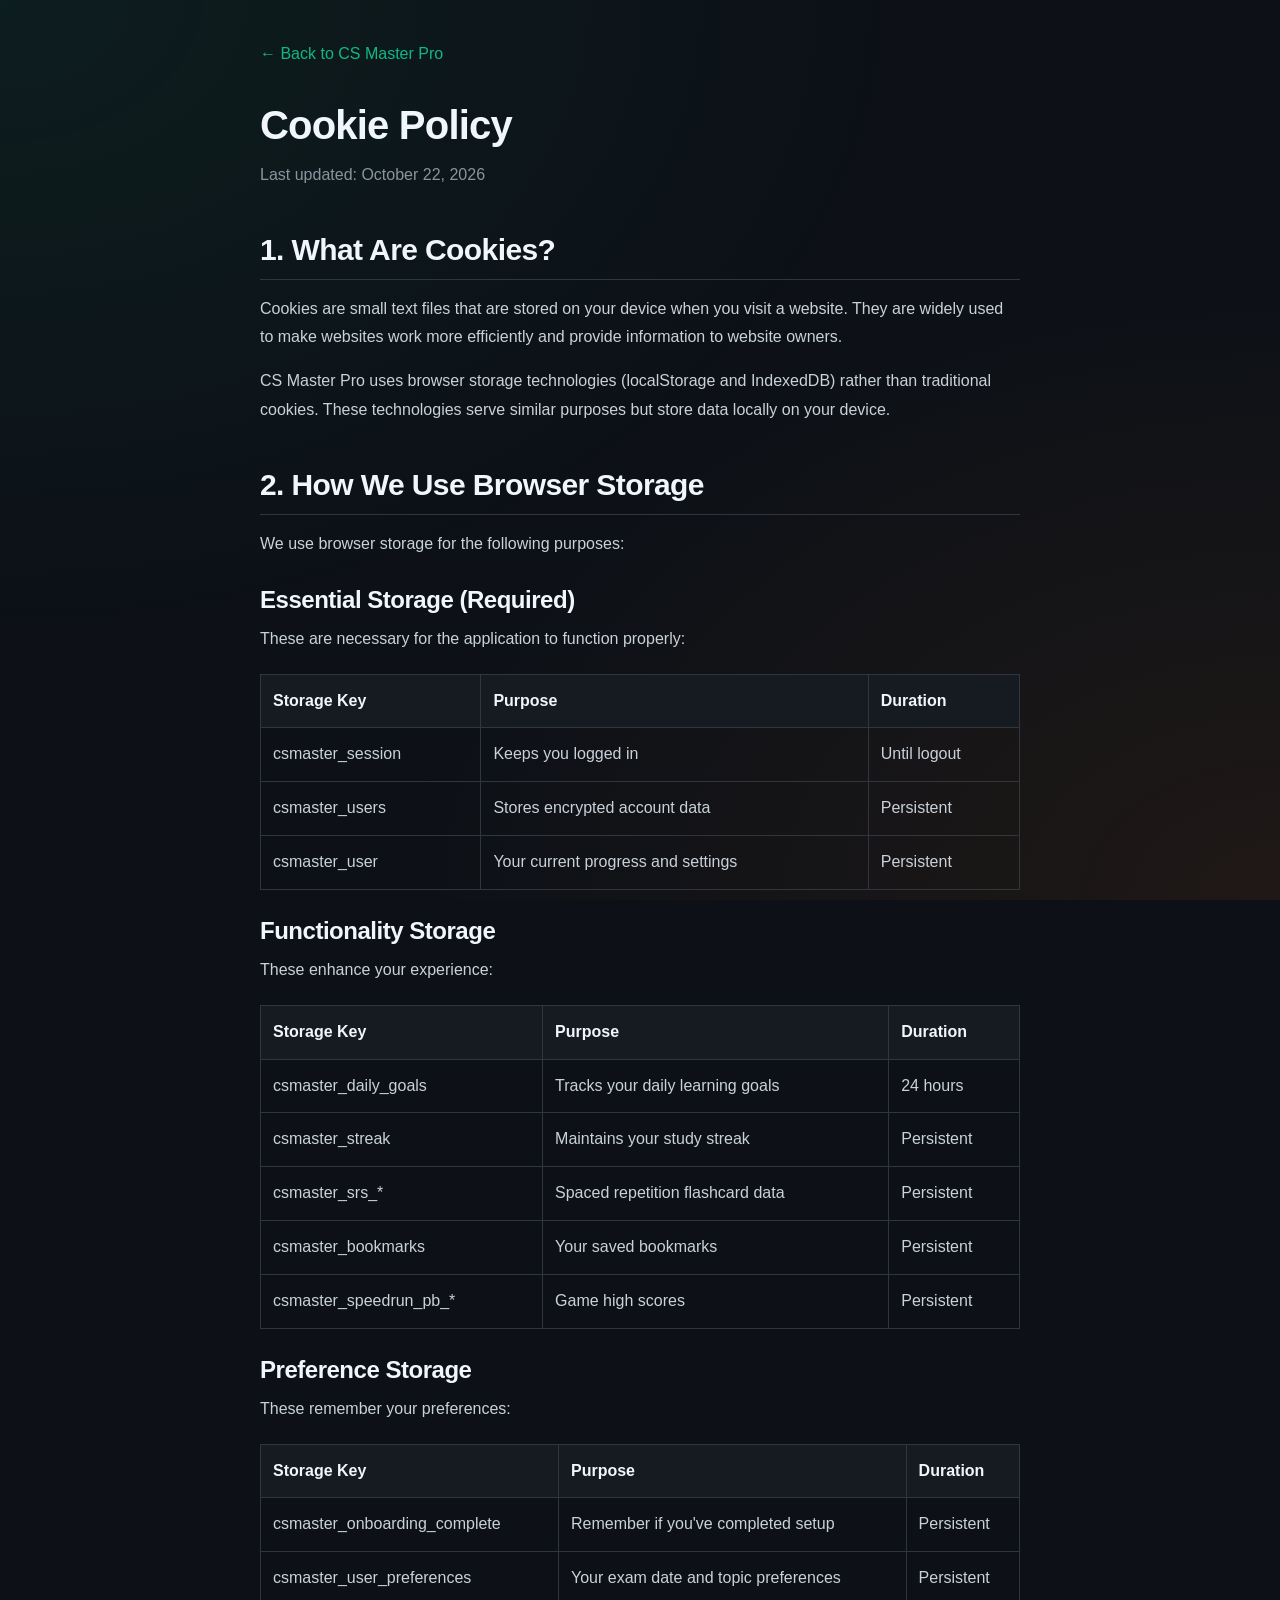
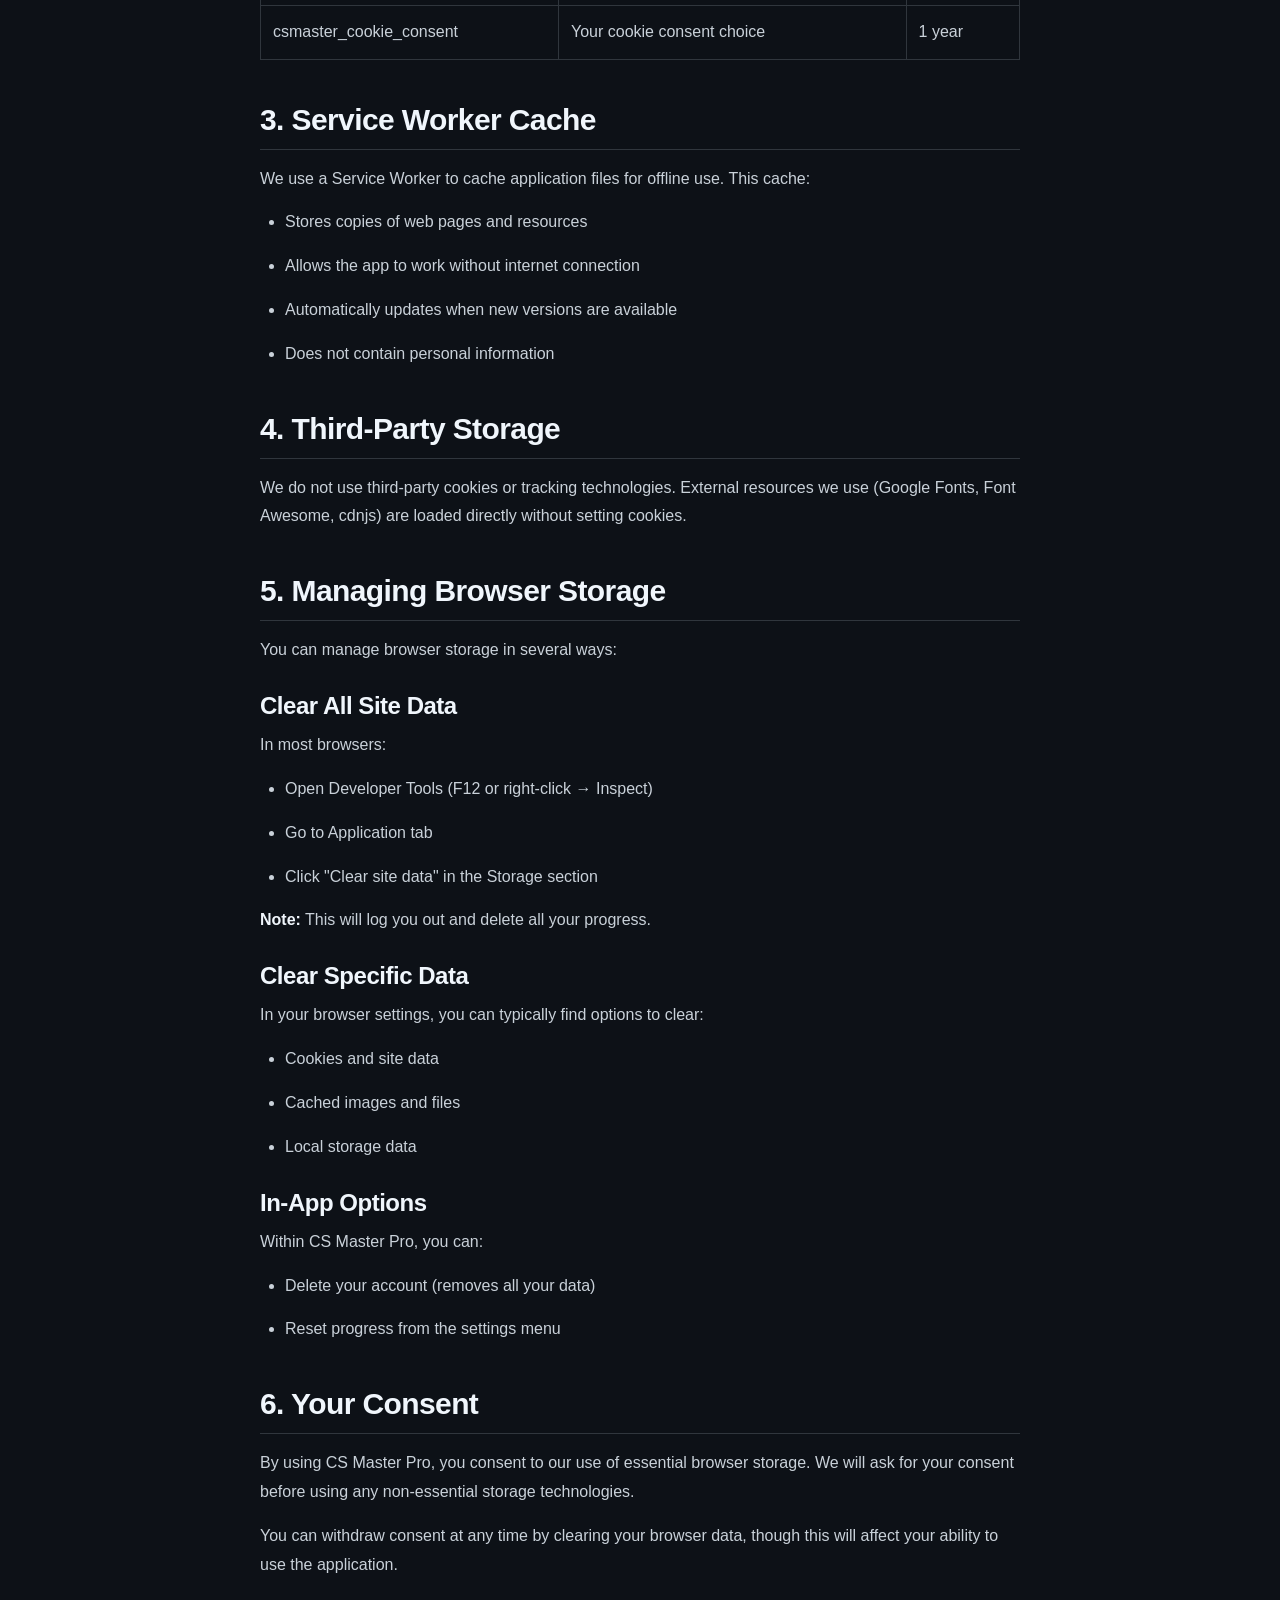
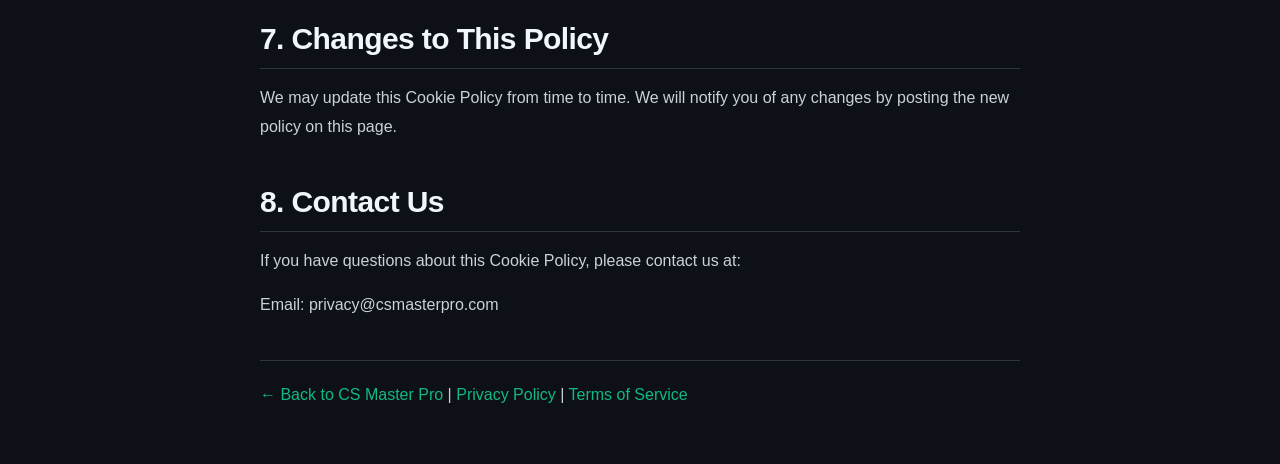
==== cookies.html @ 218ac4aa "Add legal pages, cookie consent, and auto-update fix Legal Pages: - privacy.html: Privacy Policy wit" ====
<!DOCTYPE html>
<html lang="en">
<head>
    <meta charset="UTF-8">
    <meta name="viewport" content="width=device-width, initial-scale=1.0">
    <title>Cookie Policy - CS Master Pro</title>
    <link rel="stylesheet" href="styles/main.css">
    <style>
        .legal-page {
            max-width: 800px;
            margin: 0 auto;
            padding: 40px 20px;
            color: var(--text-primary);
            line-height: 1.8;
        }
        .legal-page h1 {
            color: var(--primary);
            margin-bottom: 10px;
        }
        .legal-page .last-updated {
            color: var(--text-muted);
            margin-bottom: 40px;
        }
        .legal-page h2 {
            color: var(--text-primary);
            margin-top: 40px;
            margin-bottom: 15px;
            padding-bottom: 10px;
            border-bottom: 1px solid var(--border);
        }
        .legal-page h3 {
            color: var(--text-primary);
            margin-top: 25px;
            margin-bottom: 10px;
        }
        .legal-page p, .legal-page li {
            color: var(--text-secondary);
            margin-bottom: 15px;
        }
        .legal-page ul {
            padding-left: 25px;
        }
        .legal-page a {
            color: var(--primary);
        }
        .legal-page table {
            width: 100%;
            border-collapse: collapse;
            margin: 20px 0;
        }
        .legal-page th, .legal-page td {
            border: 1px solid var(--border);
            padding: 12px;
            text-align: left;
        }
        .legal-page th {
            background: var(--bg-secondary);
            color: var(--text-primary);
        }
        .legal-page td {
            color: var(--text-secondary);
        }
        .back-link {
            display: inline-flex;
            align-items: center;
            gap: 8px;
            color: var(--primary);
            text-decoration: none;
            margin-bottom: 30px;
        }
        .back-link:hover {
            text-decoration: underline;
        }
    </style>
</head>
<body>
    <div class="legal-page">
        <a href="/" class="back-link">← Back to CS Master Pro</a>
        
        <h1>Cookie Policy</h1>
        <p class="last-updated">Last updated: October 22, 2026</p>

        <h2>1. What Are Cookies?</h2>
        <p>Cookies are small text files that are stored on your device when you visit a website. They are widely used to make websites work more efficiently and provide information to website owners.</p>
        <p>CS Master Pro uses browser storage technologies (localStorage and IndexedDB) rather than traditional cookies. These technologies serve similar purposes but store data locally on your device.</p>

        <h2>2. How We Use Browser Storage</h2>
        <p>We use browser storage for the following purposes:</p>

        <h3>Essential Storage (Required)</h3>
        <p>These are necessary for the application to function properly:</p>
        <table>
            <tr>
                <th>Storage Key</th>
                <th>Purpose</th>
                <th>Duration</th>
            </tr>
            <tr>
                <td>csmaster_session</td>
                <td>Keeps you logged in</td>
                <td>Until logout</td>
            </tr>
            <tr>
                <td>csmaster_users</td>
                <td>Stores encrypted account data</td>
                <td>Persistent</td>
            </tr>
            <tr>
                <td>csmaster_user</td>
                <td>Your current progress and settings</td>
                <td>Persistent</td>
            </tr>
        </table>

        <h3>Functionality Storage</h3>
        <p>These enhance your experience:</p>
        <table>
            <tr>
                <th>Storage Key</th>
                <th>Purpose</th>
                <th>Duration</th>
            </tr>
            <tr>
                <td>csmaster_daily_goals</td>
                <td>Tracks your daily learning goals</td>
                <td>24 hours</td>
            </tr>
            <tr>
                <td>csmaster_streak</td>
                <td>Maintains your study streak</td>
                <td>Persistent</td>
            </tr>
            <tr>
                <td>csmaster_srs_*</td>
                <td>Spaced repetition flashcard data</td>
                <td>Persistent</td>
            </tr>
            <tr>
                <td>csmaster_bookmarks</td>
                <td>Your saved bookmarks</td>
                <td>Persistent</td>
            </tr>
            <tr>
                <td>csmaster_speedrun_pb_*</td>
                <td>Game high scores</td>
                <td>Persistent</td>
            </tr>
        </table>

        <h3>Preference Storage</h3>
        <p>These remember your preferences:</p>
        <table>
            <tr>
                <th>Storage Key</th>
                <th>Purpose</th>
                <th>Duration</th>
            </tr>
            <tr>
                <td>csmaster_onboarding_complete</td>
                <td>Remember if you've completed setup</td>
                <td>Persistent</td>
            </tr>
            <tr>
                <td>csmaster_user_preferences</td>
                <td>Your exam date and topic preferences</td>
                <td>Persistent</td>
            </tr>
            <tr>
                <td>csmaster_cookie_consent</td>
                <td>Your cookie consent choice</td>
                <td>1 year</td>
            </tr>
        </table>

        <h2>3. Service Worker Cache</h2>
        <p>We use a Service Worker to cache application files for offline use. This cache:</p>
        <ul>
            <li>Stores copies of web pages and resources</li>
            <li>Allows the app to work without internet connection</li>
            <li>Automatically updates when new versions are available</li>
            <li>Does not contain personal information</li>
        </ul>

        <h2>4. Third-Party Storage</h2>
        <p>We do not use third-party cookies or tracking technologies. External resources we use (Google Fonts, Font Awesome, cdnjs) are loaded directly without setting cookies.</p>

        <h2>5. Managing Browser Storage</h2>
        <p>You can manage browser storage in several ways:</p>

        <h3>Clear All Site Data</h3>
        <p>In most browsers:</p>
        <ul>
            <li>Open Developer Tools (F12 or right-click → Inspect)</li>
            <li>Go to Application tab</li>
            <li>Click "Clear site data" in the Storage section</li>
        </ul>
        <p><strong>Note:</strong> This will log you out and delete all your progress.</p>

        <h3>Clear Specific Data</h3>
        <p>In your browser settings, you can typically find options to clear:</p>
        <ul>
            <li>Cookies and site data</li>
            <li>Cached images and files</li>
            <li>Local storage data</li>
        </ul>

        <h3>In-App Options</h3>
        <p>Within CS Master Pro, you can:</p>
        <ul>
            <li>Delete your account (removes all your data)</li>
            <li>Reset progress from the settings menu</li>
        </ul>

        <h2>6. Your Consent</h2>
        <p>By using CS Master Pro, you consent to our use of essential browser storage. We will ask for your consent before using any non-essential storage technologies.</p>
        <p>You can withdraw consent at any time by clearing your browser data, though this will affect your ability to use the application.</p>

        <h2>7. Changes to This Policy</h2>
        <p>We may update this Cookie Policy from time to time. We will notify you of any changes by posting the new policy on this page.</p>

        <h2>8. Contact Us</h2>
        <p>If you have questions about this Cookie Policy, please contact us at:</p>
        <p>Email: privacy@csmasterpro.com</p>

        <p style="margin-top: 40px; padding-top: 20px; border-top: 1px solid var(--border);">
            <a href="/">← Back to CS Master Pro</a> | 
            <a href="privacy.html">Privacy Policy</a> | 
            <a href="terms.html">Terms of Service</a>
        </p>
    </div>
</body>
</html>
---- styles/main.css ----
/* ==========================================
   CS Master Pro - Complete Redesign
   Focus: Calm, Professional, Modern
========================================== */

/* ==========================================
   CSS Variables (Design Tokens)
========================================== */
:root {
    /* Colors - Calm Dark Theme */
    --bg-primary: #0d1117;
    --bg-secondary: #161b22;
    --bg-card: #1c2128;
    --bg-elevated: #262c36;
    --bg-hover: #313843;
    --bg-input: #161b22;
    
    /* Brand Colors - Calm Emerald/Teal */
    --primary: #10b981;
    --primary-light: #34d399;
    --primary-dark: #059669;
    --accent: #06b6d4;
    --accent-light: #22d3ee;
    
    /* Secondary Colors */
    --cyan: #06b6d4;
    --blue: #3b82f6;
    --green: #10b981;
    --yellow: #fbbf24;
    --orange: #f97316;
    --red: #ef4444;
    
    /* Semantic Colors */
    --success: #10b981;
    --warning: #fbbf24;
    --error: #ef4444;
    --info: #06b6d4;
    --secondary: #64748b;
    
    /* Text - Clean and readable */
    --text-primary: #f0f6fc;
    --text-secondary: #c9d1d9;
    --text-muted: #8b949e;
    --text-dim: #6e7681;
    
    /* Borders */
    --border: #30363d;
    --border-light: #484f58;
    --border-focus: #10b981;
    
    /* Topic Colors */
    --topic-problem-solving: #3b82f6;
    --topic-programming: #10b981;
    --topic-data: #fbbf24;
    --topic-computers: #06b6d4;
    --topic-networks: #8b5cf6;
    --topic-bigger-picture: #f97316;
    
    /* Typography - Modern Professional */
    --font-sans: 'Plus Jakarta Sans', 'DM Sans', -apple-system, BlinkMacSystemFont, 'Segoe UI', sans-serif;
    --font-mono: 'JetBrains Mono', 'Fira Code', 'SF Mono', monospace;
    
    /* Spacing */
    --space-1: 0.25rem;
    --space-2: 0.5rem;
    --space-3: 0.75rem;
    --space-4: 1rem;
    --space-5: 1.25rem;
    --space-6: 1.5rem;
    --space-8: 2rem;
    --space-10: 2.5rem;
    --space-12: 3rem;
    
    /* Radius */
    --radius-sm: 6px;
    --radius-md: 8px;
    --radius-lg: 12px;
    --radius-xl: 16px;
    --radius-full: 9999px;
    
    /* Shadows - Subtle emerald glow */
    --shadow-sm: 0 1px 3px rgba(0,0,0,0.3);
    --shadow-md: 0 4px 12px rgba(0,0,0,0.4);
    --shadow-lg: 0 8px 30px rgba(0,0,0,0.5);
    --shadow-glow: 0 0 40px rgba(16, 185, 129, 0.15);
}

/* ==========================================
   Reset & Base
========================================== */
*, *::before, *::after {
    box-sizing: border-box;
    margin: 0;
    padding: 0;
}

html {
    font-size: 16px;
    scroll-behavior: smooth;
    -webkit-font-smoothing: antialiased;
    -moz-osx-font-smoothing: grayscale;
}

body {
    font-family: var(--font-sans);
    background: var(--bg-primary);
    color: var(--text-primary);
    line-height: 1.7;
    min-height: 100vh;
}

/* Ensure all text is WHITE/LIGHT - never black */
* {
    color: var(--text-primary);
}

h1, h2, h3, h4, h5, h6 {
    color: var(--text-primary) !important;
}

p, span, label, li, td, th {
    color: var(--text-secondary);
}

a {
    color: var(--primary-light);
}

input, textarea, select, button {
    color: var(--text-primary) !important;
    background-color: var(--bg-elevated);
}

option {
    color: var(--text-primary) !important;
    background: var(--bg-card);
}

code {
    color: var(--primary-light) !important;
}

/* Muted text classes */
.text-muted, .text-dim {
    color: var(--text-muted) !important;
}

/* Subtle background gradient */
body::before {
    content: '';
    position: fixed;
    inset: 0;
    background: 
        radial-gradient(ellipse at 0% 0%, rgba(16, 185, 129, 0.08) 0%, transparent 50%),
        radial-gradient(ellipse at 100% 100%, rgba(249, 115, 22, 0.08) 0%, transparent 50%);
    pointer-events: none;
    z-index: -1;
}

a { color: inherit; text-decoration: none; }
button { font-family: inherit; cursor: pointer; border: none; background: none; }
input, textarea, select { font-family: inherit; font-size: inherit; }
img { max-width: 100%; height: auto; }

/* ==========================================
   Typography
========================================== */
h1, h2, h3, h4, h5, h6 {
    color: var(--text-primary);
    font-weight: 700;
    line-height: 1.3;
    letter-spacing: -0.02em;
}

h1 { font-size: 2.5rem; }
h2 { font-size: 1.875rem; margin-bottom: var(--space-4); }
h3 { font-size: 1.5rem; margin-bottom: var(--space-3); }
h4 { font-size: 1.25rem; margin-bottom: var(--space-2); }

p {
    color: var(--text-secondary);
    margin-bottom: var(--space-4);
    font-size: 1rem;
    line-height: 1.8;
}

strong, b { 
    color: var(--text-primary); 
    font-weight: 600; 
}

code {
    font-family: var(--font-mono);
    background: var(--bg-elevated);
    padding: 0.15em 0.4em;
    border-radius: var(--radius-sm);
    font-size: 0.9em;
    color: var(--primary-light);
    border: 1px solid var(--border);
}

pre {
    background: #0d1117;
    border: 1px solid var(--border);
    border-radius: var(--radius-md);
    padding: var(--space-4);
    overflow-x: auto;
    margin: var(--space-4) 0;
}

pre code {
    background: none;
    padding: 0;
    border: none;
    color: #e6edf3;
    font-size: 0.875rem;
    line-height: 1.6;
}

/* ==========================================
   Navigation
========================================== */
.main-nav {
    display: flex;
    align-items: center;
    justify-content: space-between;
    padding: var(--space-4) var(--space-8);
    background: rgba(18, 18, 26, 0.95);
    border-bottom: 1px solid var(--border);
    position: sticky;
    top: 0;
    z-index: 100;
    backdrop-filter: blur(20px);
}

.nav-brand {
    display: flex;
    align-items: center;
    gap: var(--space-3);
}

.brand-logo {
    display: flex;
    align-items: center;
    justify-content: center;
}

.brand-logo svg {
    filter: drop-shadow(0 2px 8px rgba(16, 185, 129, 0.3));
    transition: transform 0.2s ease;
}

.nav-brand:hover .brand-logo svg {
    transform: scale(1.05);
}

.brand-text {
    font-size: 1.375rem;
    font-weight: 800;
    background: linear-gradient(135deg, var(--primary), var(--accent));
    -webkit-background-clip: text;
    -webkit-text-fill-color: transparent;
    background-clip: text;
}

.brand-badge {
    font-size: 0.625rem;
    padding: 0.25rem 0.625rem;
    background: linear-gradient(135deg, var(--primary), var(--accent));
    color: white;
    border-radius: var(--radius-full);
    font-weight: 700;
    text-transform: uppercase;
    letter-spacing: 0.05em;
}

.nav-links {
    display: flex;
    gap: var(--space-2);
}

.nav-link {
    display: flex;
    align-items: center;
    gap: var(--space-2);
    padding: var(--space-2) var(--space-4);
    border-radius: var(--radius-md);
    color: var(--text-muted);
    font-weight: 500;
    font-size: 0.9375rem;
    transition: all 0.2s ease;
}

.nav-link:hover {
    background: var(--bg-hover);
    color: var(--text-primary);
}

.nav-link.active {
    background: linear-gradient(135deg, var(--primary), var(--accent));
    color: white;
    box-shadow: 0 4px 15px rgba(16, 185, 129, 0.4);
}

.nav-link i {
    font-size: 1rem;
}

.nav-stats {
    display: flex;
    align-items: center;
    gap: var(--space-4);
}

.sound-toggle {
    width: 36px;
    height: 36px;
    display: flex;
    align-items: center;
    justify-content: center;
    background: var(--bg-elevated);
    border: 1px solid var(--border);
    border-radius: var(--radius-full);
    cursor: pointer;
    font-size: 1rem;
    transition: all 0.2s;
}

.sound-toggle:hover {
    border-color: var(--primary);
    transform: scale(1.1);
}

.stat-item {
    display: flex;
    align-items: center;
    gap: var(--space-2);
    color: var(--text-secondary);
    font-weight: 600;
    font-size: 0.9375rem;
}

.stat-item i {
    color: var(--yellow);
    font-size: 1.1rem;
}

/* ==========================================
   Main Content Area
========================================== */
.main-content {
    min-height: calc(100vh - 140px);
    padding: var(--space-8);
    max-width: 1400px;
    margin: 0 auto;
}

.main-footer {
    text-align: center;
    padding: var(--space-6);
    color: var(--text-dim);
    font-size: 0.875rem;
    border-top: 1px solid var(--border);
    background: var(--bg-secondary);
}

/* ==========================================
   Buttons
========================================== */
.btn {
    display: inline-flex;
    align-items: center;
    justify-content: center;
    gap: var(--space-2);
    padding: var(--space-3) var(--space-5);
    border-radius: var(--radius-md);
    font-weight: 600;
    font-size: 0.9375rem;
    transition: all 0.2s ease;
    cursor: pointer;
}

.btn-primary {
    background: linear-gradient(135deg, var(--primary), var(--accent));
    color: white;
    border: none;
}

.btn-primary:hover {
    transform: translateY(-2px);
    box-shadow: 0 8px 25px rgba(16, 185, 129, 0.3);
}

.btn-secondary {
    background: var(--bg-elevated);
    color: var(--text-primary);
    border: 1px solid var(--border);
}

.btn-secondary:hover {
    background: var(--bg-hover);
    border-color: var(--primary);
}

.btn-large {
    padding: var(--space-4) var(--space-8);
    font-size: 1.0625rem;
}

.btn:disabled {
    opacity: 0.5;
    cursor: not-allowed;
}

/* ==========================================
   Form Elements
========================================== */
select, input[type="text"], input[type="number"], textarea {
    width: 100%;
    padding: var(--space-3) var(--space-4);
    background: var(--bg-input);
    border: 1px solid var(--border);
    border-radius: var(--radius-md);
    color: var(--text-primary);
    font-size: 1rem;
    transition: all 0.2s ease;
}

select:focus, input:focus, textarea:focus {
    outline: none;
    border-color: var(--primary);
    box-shadow: 0 0 0 3px rgba(16, 185, 129, 0.2);
}

select {
    cursor: pointer;
    appearance: none;
    background-image: url("data:image/svg+xml,%3Csvg xmlns='http://www.w3.org/2000/svg' fill='none' viewBox='0 0 24 24' stroke='%2394a3b8'%3E%3Cpath stroke-linecap='round' stroke-linejoin='round' stroke-width='2' d='M19 9l-7 7-7-7'%3E%3C/path%3E%3C/svg%3E");
    background-repeat: no-repeat;
    background-position: right 12px center;
    background-size: 16px;
    padding-right: 40px;
}

label {
    display: block;
    margin-bottom: var(--space-2);
    color: var(--text-secondary);
    font-weight: 500;
    font-size: 0.875rem;
}

/* ==========================================
   HOME VIEW - Enhanced Dashboard
========================================== */
.home-view {
    display: flex;
    flex-direction: column;
    gap: var(--space-10);
}

.hero {
    text-align: center;
    padding: var(--space-10) var(--space-6);
    background: linear-gradient(180deg, var(--bg-card) 0%, var(--bg-primary) 100%);
    border: 1px solid var(--border);
    border-radius: var(--radius-xl);
}

.hero h1 {
    font-size: 3rem;
    margin-bottom: var(--space-3);
    background: linear-gradient(135deg, var(--text-primary), var(--primary-light));
    -webkit-background-clip: text;
    -webkit-text-fill-color: transparent;
    background-clip: text;
}

.hero-subtitle {
    font-size: 1.25rem;
    color: var(--text-muted);
    margin-bottom: var(--space-6);
}

.hero-badges {
    display: flex;
    justify-content: center;
    flex-wrap: wrap;
    gap: var(--space-3);
}

.badge {
    padding: var(--space-2) var(--space-4);
    border-radius: var(--radius-full);
    font-size: 0.8125rem;
    font-weight: 600;
}

.badge-primary {
    background: rgba(16, 185, 129, 0.2);
    color: var(--primary-light);
    border: 1px solid var(--primary);
}

.badge-green {
    background: rgba(34, 197, 94, 0.2);
    color: var(--green);
    border: 1px solid var(--green);
}

.badge-cyan {
    background: rgba(34, 211, 238, 0.2);
    color: var(--cyan);
    border: 1px solid var(--cyan);
}

/* Dashboard Grid */
.dashboard-grid {
    display: grid;
    grid-template-columns: 1fr 1fr;
    gap: var(--space-6);
}

@media (max-width: 900px) {
    .dashboard-grid {
        grid-template-columns: 1fr;
    }
}

.dashboard-panel {
    background: var(--bg-card);
    border: 1px solid var(--border);
    border-radius: var(--radius-xl);
    padding: var(--space-6);
    overflow: visible;
}

.panel-header {
    display: flex;
    justify-content: space-between;
    align-items: center;
    margin-bottom: var(--space-5);
}

.panel-header h3 {
    color: var(--text-primary);
    font-size: 1.1rem;
    margin: 0;
    font-weight: 600;
}

.rank-badge {
    padding: 6px 14px;
    background: var(--bg-elevated);
    border: 1px solid var(--border);
    border-radius: var(--radius-full);
    font-size: 0.75rem;
    font-weight: 600;
    color: var(--text-secondary);
    display: inline-flex;
    align-items: center;
    gap: 4px;
}

/* Level Display */
.level-display {
    display: flex;
    align-items: center;
    gap: var(--space-5);
}

.level-circle {
    position: relative;
    width: 110px;
    height: 110px;
    flex-shrink: 0;
}

.level-circle svg {
    transform: rotate(-90deg);
    width: 100%;
    height: 100%;
    display: block;
}

.level-circle-bg {
    fill: none;
    stroke: var(--bg-elevated);
    stroke-width: 8;
}

.level-circle-progress {
    fill: none;
    stroke: var(--progress-color, var(--primary));
    stroke-width: 8;
    stroke-linecap: round;
    transition: stroke-dasharray 0.5s ease;
}

.level-number {
    position: absolute;
    top: 50%;
    left: 50%;
    transform: translate(-50%, -50%);
    text-align: center;
    width: 100%;
}

.level-value {
    display: block;
    font-size: 2rem;
    font-weight: 800;
    color: var(--text-primary);
    line-height: 1;
}

.level-label {
    font-size: 0.75rem;
    color: var(--text-muted);
    text-transform: uppercase;
    letter-spacing: 0.5px;
}

.level-info {
    flex: 1;
    min-width: 0;
}

.xp-display {
    font-size: 1.1rem;
    font-weight: 700;
    margin-bottom: var(--space-2);
    display: flex;
    align-items: baseline;
    flex-wrap: wrap;
    gap: 2px;
}

.xp-current {
    color: var(--text-primary);
}

.xp-divider {
    color: var(--text-dim);
    margin: 0 2px;
}

.xp-target {
    color: var(--text-muted);
    font-size: 0.85em;
}

.xp-bar {
    height: 8px;
    background: var(--bg-elevated);
    border-radius: var(--radius-full);
    overflow: hidden;
    margin-bottom: var(--space-2);
}

.xp-fill {
    height: 100%;
    border-radius: var(--radius-full);
    transition: width 0.5s ease;
}

.xp-needed {
    font-size: 0.75rem;
    color: var(--text-muted);
}

/* =====================================================
   NEW PROGRESS CARD DESIGN
   ===================================================== */

.progress-card {
    background: linear-gradient(145deg, var(--bg-card) 0%, var(--bg-secondary) 100%);
    border: 1px solid var(--border);
    border-radius: var(--radius-xl);
    padding: var(--space-6);
}

.progress-top {
    display: flex;
    align-items: center;
    gap: var(--space-4);
    margin-bottom: var(--space-6);
}

.user-level-badge {
    width: 64px;
    height: 64px;
    background: linear-gradient(135deg, var(--primary), var(--accent));
    border-radius: 16px;
    display: flex;
    align-items: center;
    justify-content: center;
    box-shadow: 0 4px 20px rgba(16, 185, 129, 0.3);
}

.user-level-badge .level-num {
    font-size: 1.75rem;
    font-weight: 800;
    color: white;
}

.user-rank-info {
    display: flex;
    flex-direction: column;
    gap: 2px;
}

.rank-title {
    font-size: 1.25rem;
    font-weight: 700;
    color: var(--text-primary);
}

.rank-subtitle {
    font-size: 0.85rem;
    color: var(--text-muted);
}

.xp-progress-section {
    margin-bottom: var(--space-5);
}

.xp-header {
    display: flex;
    justify-content: space-between;
    align-items: center;
    margin-bottom: var(--space-2);
}

.xp-label {
    font-size: 0.8rem;
    font-weight: 600;
    color: var(--text-muted);
    text-transform: uppercase;
    letter-spacing: 0.5px;
}

.xp-numbers {
    font-size: 0.9rem;
    font-weight: 600;
    color: var(--text-secondary);
}

.xp-progress-bar {
    height: 10px;
    background: var(--bg-elevated);
    border-radius: var(--radius-full);
    overflow: hidden;
    margin-bottom: var(--space-2);
}

.xp-progress-fill {
    height: 100%;
    background: linear-gradient(90deg, var(--primary), var(--accent));
    border-radius: var(--radius-full);
    transition: width 0.5s ease;
}

.xp-to-go {
    font-size: 0.75rem;
    color: var(--text-dim);
}

.stats-row {
    display: grid;
    grid-template-columns: repeat(3, 1fr);
    gap: var(--space-3);
    padding-top: var(--space-5);
    border-top: 1px solid var(--border);
}

.stat-box {
    text-align: center;
    padding: var(--space-3);
    background: var(--bg-elevated);
    border-radius: var(--radius-md);
}

.stat-box .stat-num {
    display: block;
    font-size: 1.5rem;
    font-weight: 700;
    color: var(--text-primary);
    line-height: 1.2;
}

.stat-box .stat-label {
    font-size: 0.7rem;
    color: var(--text-muted);
    text-transform: uppercase;
    letter-spacing: 0.3px;
}

/* Stats Panel */
.stats-grid {
    display: grid;
    grid-template-columns: 1fr 1fr;
    gap: var(--space-4);
    margin-bottom: var(--space-6);
}

.stat-item {
    display: flex;
    align-items: center;
    gap: var(--space-3);
    padding: var(--space-3);
    background: var(--bg-elevated);
    border-radius: var(--radius-md);
}

.stat-icon-box {
    width: 48px;
    height: 48px;
    display: flex;
    align-items: center;
    justify-content: center;
    border-radius: var(--radius-md);
    font-size: 1.25rem;
}

.stat-icon-box.red { background: rgba(16, 185, 129, 0.2); }
.stat-icon-box.blue { background: rgba(59, 130, 246, 0.2); }
.stat-icon-box.green { background: rgba(34, 197, 94, 0.2); }
.stat-icon-box.orange { background: rgba(249, 115, 22, 0.2); }

.stat-details {
    display: flex;
    flex-direction: column;
}

.stat-details .stat-value {
    font-size: 1.25rem;
    font-weight: 700;
    color: var(--text-primary);
}

.stat-details .stat-label {
    font-size: 0.75rem;
    color: var(--text-muted);
}

/* Accuracy Visual */
.accuracy-visual {
    padding-top: var(--space-4);
    border-top: 1px solid var(--border);
}

.accuracy-bar-container {
    height: 8px;
    background: var(--bg-elevated);
    border-radius: var(--radius-full);
    overflow: hidden;
    margin-bottom: var(--space-2);
}

.accuracy-bar {
    height: 100%;
    background: linear-gradient(90deg, var(--red) 0%, var(--yellow) 50%, var(--green) 100%);
    border-radius: var(--radius-full);
    transition: width 0.5s ease;
}

.accuracy-labels {
    display: flex;
    justify-content: space-between;
    font-size: 0.75rem;
    color: var(--text-dim);
}

.accuracy-current {
    color: var(--text-secondary);
    font-weight: 600;
}

/* Quick Actions */
.quick-actions h3 {
    margin-bottom: var(--space-4);
}

.action-grid {
    display: grid;
    grid-template-columns: repeat(auto-fit, minmax(220px, 1fr));
    gap: var(--space-4);
}

.action-card {
    display: flex;
    flex-direction: column;
    align-items: center;
    gap: var(--space-2);
    padding: var(--space-6);
    background: var(--bg-card);
    border: 1px solid var(--border);
    border-radius: var(--radius-lg);
    cursor: pointer;
    transition: all 0.3s ease;
    text-align: center;
}

.action-card:hover {
    border-color: var(--primary);
    transform: translateY(-4px);
    box-shadow: var(--shadow-glow);
}

.action-card.highlight {
    border-color: var(--primary);
    background: linear-gradient(180deg, rgba(16, 185, 129, 0.1) 0%, var(--bg-card) 100%);
}

.action-icon {
    font-size: 2.5rem;
}

.action-title {
    font-size: 1.125rem;
    font-weight: 700;
    color: var(--text-primary);
}

.action-desc {
    font-size: 0.8125rem;
    color: var(--text-muted);
    line-height: 1.4;
}

/* Topic Progress Section */
.topic-progress-section h3 {
    margin-bottom: var(--space-2);
}

.section-subtitle {
    color: var(--text-muted);
    margin-bottom: var(--space-6);
    font-size: 0.9375rem;
}

.topics-progress-grid {
    display: grid;
    grid-template-columns: repeat(auto-fit, minmax(280px, 1fr));
    gap: var(--space-4);
}

.topic-progress-card {
    background: var(--bg-card);
    border: 1px solid var(--border);
    border-radius: var(--radius-lg);
    padding: var(--space-4);
    cursor: pointer;
    transition: all 0.3s ease;
}

.topic-progress-card:hover {
    border-color: var(--primary);
    transform: translateY(-2px);
}

.topic-header {
    display: flex;
    align-items: center;
    gap: var(--space-3);
    margin-bottom: var(--space-3);
    padding-bottom: var(--space-3);
    border-bottom: 2px solid var(--border);
}

.topic-header .topic-icon {
    width: 44px;
    height: 44px;
    display: flex;
    align-items: center;
    justify-content: center;
    border-radius: var(--radius-md);
    font-size: 1.5rem;
    flex-shrink: 0;
}

.topic-info {
    display: flex;
    flex-direction: column;
}

.topic-info .topic-name {
    font-weight: 600;
    color: var(--text-primary);
}

.topic-meta {
    font-size: 0.75rem;
    color: var(--text-muted);
}

.topic-subtopics {
    display: flex;
    flex-wrap: wrap;
    gap: var(--space-2);
}

.subtopic-tag {
    padding: var(--space-1) var(--space-2);
    background: var(--bg-elevated);
    border-radius: var(--radius-sm);
    font-size: 0.75rem;
    color: var(--text-secondary);
}

.subtopic-more {
    padding: var(--space-1) var(--space-2);
    color: var(--primary-light);
    font-size: 0.75rem;
    font-weight: 600;
}

/* Achievements Section */
.achievements-section {
    background: var(--bg-card);
    border: 1px solid var(--border);
    border-radius: var(--radius-xl);
    padding: var(--space-6);
}

.section-header {
    display: flex;
    justify-content: space-between;
    align-items: center;
    margin-bottom: var(--space-6);
}

.section-header h3 {
    color: var(--text-primary);
}

.achievement-count {
    font-size: 0.875rem;
    color: var(--text-muted);
    padding: var(--space-2) var(--space-4);
    background: var(--bg-elevated);
    border-radius: var(--radius-full);
}

.achievements-grid {
    display: grid;
    grid-template-columns: repeat(auto-fit, minmax(280px, 1fr));
    gap: var(--space-3);
}

.achievement-card {
    display: flex;
    align-items: center;
    gap: var(--space-3);
    padding: var(--space-3);
    background: var(--bg-elevated);
    border-radius: var(--radius-md);
    border: 1px solid var(--border);
    transition: all 0.2s ease;
}

.achievement-card.locked {
    opacity: 0.5;
}

.achievement-card.unlocked {
    border-color: var(--green);
    background: rgba(34, 197, 94, 0.1);
}

.achievement-card .ach-icon {
    font-size: 1.75rem;
    width: 48px;
    height: 48px;
    display: flex;
    align-items: center;
    justify-content: center;
    background: var(--bg-card);
    border-radius: var(--radius-md);
}

.ach-info {
    display: flex;
    flex-direction: column;
}

.ach-info .ach-name {
    font-weight: 600;
    color: var(--text-primary);
    font-size: 0.9375rem;
}

.ach-info .ach-desc {
    font-size: 0.75rem;
    color: var(--text-muted);
}

/* Study Tips */
.study-tips-section h3 {
    margin-bottom: var(--space-6);
}

.tips-grid {
    display: grid;
    grid-template-columns: repeat(auto-fit, minmax(250px, 1fr));
    gap: var(--space-4);
}

.tip-card {
    display: flex;
    gap: var(--space-4);
    padding: var(--space-5);
    background: var(--bg-card);
    border: 1px solid var(--border);
    border-radius: var(--radius-lg);
}

.tip-icon {
    font-size: 2rem;
    flex-shrink: 0;
}

.tip-content h4 {
    color: var(--text-primary);
    font-size: 1rem;
    margin-bottom: var(--space-2);
}

.tip-content p {
    color: var(--text-muted);
    font-size: 0.875rem;
    line-height: 1.5;
}

/* Old classes for compatibility */
.stats-overview {
    display: grid;
    grid-template-columns: repeat(auto-fit, minmax(200px, 1fr));
    gap: var(--space-4);
}

.stat-card {
    background: var(--bg-card);
    border: 1px solid var(--border);
    border-radius: var(--radius-lg);
    padding: var(--space-6);
    text-align: center;
    transition: all 0.3s ease;
}

.stat-card:hover {
    border-color: var(--primary);
    transform: translateY(-4px);
    box-shadow: var(--shadow-glow);
}

.stat-icon {
    font-size: 2.5rem;
    margin-bottom: var(--space-3);
}

.stat-value {
    font-size: 2rem;
    font-weight: 800;
    color: var(--text-primary);
    margin-bottom: var(--space-1);
}

.stat-label {
    color: var(--text-muted);
    font-size: 0.875rem;
    font-weight: 500;
}

.progress-section {
    background: var(--bg-card);
    border: 1px solid var(--border);
    border-radius: var(--radius-lg);
    padding: var(--space-6);
}

.progress-section h3 {
    color: var(--text-primary);
    margin-bottom: var(--space-4);
}

.level-progress {
    display: flex;
    align-items: center;
    gap: var(--space-4);
}

.level-badge {
    background: var(--bg-elevated);
    padding: var(--space-2) var(--space-4);
    border-radius: var(--radius-full);
    font-weight: 700;
    color: var(--primary-light);
    font-size: 0.875rem;
}

.progress-bar {
    flex: 1;
    height: 12px;
    background: var(--bg-elevated);
    border-radius: var(--radius-full);
    overflow: hidden;
}

.progress-fill {
    height: 100%;
    background: linear-gradient(90deg, var(--primary), var(--accent));
    border-radius: var(--radius-full);
    transition: width 0.5s ease;
}

.progress-text {
    text-align: center;
    margin-top: var(--space-3);
    color: var(--text-muted);
    font-size: 0.875rem;
}

.topics-grid {
    display: grid;
    grid-template-columns: repeat(auto-fit, minmax(180px, 1fr));
    gap: var(--space-4);
}

.topic-card {
    display: flex;
    flex-direction: column;
    align-items: center;
    gap: var(--space-2);
    padding: var(--space-5);
    background: var(--bg-card);
    border: 2px solid var(--border);
    border-radius: var(--radius-lg);
    cursor: pointer;
    transition: all 0.3s ease;
}

.topic-card:hover {
    border-color: var(--topic-color, var(--primary));
    transform: scale(1.02);
}

.topic-icon {
    font-size: 2rem;
}

.topic-name {
    font-weight: 600;
    color: var(--text-primary);
    font-size: 0.9375rem;
    text-align: center;
}

.achievements-preview {
    background: var(--bg-card);
    border: 1px solid var(--border);
    border-radius: var(--radius-lg);
    padding: var(--space-6);
}

.achievement {
    display: flex;
    align-items: center;
    gap: var(--space-2);
    padding: var(--space-3) var(--space-4);
    background: var(--bg-elevated);
    border-radius: var(--radius-md);
    transition: all 0.2s ease;
}

.achievement.locked {
    opacity: 0.4;
    filter: grayscale(1);
}

.achievement.unlocked {
    border: 1px solid var(--green);
}

.ach-icon {
    font-size: 1.5rem;
}

.ach-name {
    font-weight: 600;
    color: var(--text-primary);
    font-size: 0.875rem;
}

/* ==========================================
   LEARN VIEW
========================================== */
.learn-view {
    display: grid;
    grid-template-columns: 280px 1fr;
    gap: var(--space-6);
    min-height: calc(100vh - 200px);
}

.learn-sidebar {
    background: var(--bg-card);
    border: 1px solid var(--border);
    border-radius: var(--radius-lg);
    padding: var(--space-4);
    height: fit-content;
    position: sticky;
    top: 100px;
}

.learn-sidebar h3 {
    color: var(--text-primary);
    margin-bottom: var(--space-4);
    padding-bottom: var(--space-3);
    border-bottom: 1px solid var(--border);
}

.topic-list {
    display: flex;
    flex-direction: column;
    gap: var(--space-2);
}

.topic-item {
    display: flex;
    align-items: center;
    gap: var(--space-3);
    padding: var(--space-3) var(--space-4);
    border-radius: var(--radius-md);
    cursor: pointer;
    transition: all 0.2s ease;
    border: 1px solid transparent;
}

.topic-item:hover {
    background: var(--bg-hover);
}

.topic-item.active {
    background: var(--bg-elevated);
    border-color: var(--topic-color, var(--primary));
    border-left: 3px solid var(--topic-color, var(--primary));
}

.topic-item .topic-icon {
    font-size: 1.25rem;
}

.topic-item .topic-name {
    font-weight: 500;
    color: var(--text-primary);
    font-size: 0.9375rem;
}

.learn-content {
    display: flex;
    flex-direction: column;
    gap: var(--space-4);
}

.subtopic-nav {
    background: var(--bg-card);
    border: 1px solid var(--border);
    border-radius: var(--radius-lg);
    padding: var(--space-4);
}

.subtopic-header {
    display: flex;
    align-items: center;
    gap: var(--space-3);
    margin-bottom: var(--space-4);
}

.subtopic-header h2 {
    margin: 0;
    font-size: 1.5rem;
}

.subtopic-tabs {
    display: flex;
    flex-wrap: wrap;
    gap: var(--space-2);
}

.subtopic-tab {
    padding: var(--space-2) var(--space-4);
    background: var(--bg-elevated);
    border: 1px solid var(--border);
    border-radius: var(--radius-md);
    color: var(--text-secondary);
    font-size: 0.875rem;
    font-weight: 500;
    cursor: pointer;
    transition: all 0.2s ease;
}

.subtopic-tab:hover {
    background: var(--bg-hover);
    color: var(--text-primary);
}

.subtopic-tab.active {
    background: var(--primary);
    border-color: var(--primary);
    color: white;
}

.notes-container {
    background: var(--bg-card);
    border: 1px solid var(--border);
    border-radius: var(--radius-lg);
    padding: var(--space-8);
    min-height: 500px;
}

.notes-placeholder {
    display: flex;
    flex-direction: column;
    align-items: center;
    justify-content: center;
    height: 400px;
    color: var(--text-muted);
    text-align: center;
}

.placeholder-icon {
    font-size: 4rem;
    margin-bottom: var(--space-4);
}

/* ==========================================
   NOTES CONTENT STYLING - Critical for readability!
========================================== */
.notes-content {
    font-size: 1.0625rem;
    line-height: 1.9;
    color: var(--text-secondary);
}

.notes-content h2 {
    font-size: 1.75rem;
    color: var(--text-primary);
    margin-top: var(--space-8);
    margin-bottom: var(--space-4);
    padding-bottom: var(--space-3);
    border-bottom: 2px solid var(--border);
}

.notes-content h2:first-child {
    margin-top: 0;
}

.notes-content h3 {
    font-size: 1.375rem;
    color: var(--text-primary);
    margin-top: var(--space-6);
    margin-bottom: var(--space-3);
}

.notes-content h4 {
    font-size: 1.125rem;
    color: var(--text-primary);
    margin-top: var(--space-4);
    margin-bottom: var(--space-2);
}

.notes-content p {
    margin-bottom: var(--space-4);
    color: var(--text-secondary);
}

.notes-content ul, .notes-content ol {
    margin: var(--space-4) 0;
    padding-left: var(--space-6);
    color: var(--text-secondary);
}

.notes-content li {
    margin-bottom: var(--space-2);
    line-height: 1.8;
}

.notes-content li strong {
    color: var(--text-primary);
}

/* Definition Box - Key terms */
.definition-box {
    background: linear-gradient(135deg, rgba(16, 185, 129, 0.1), rgba(249, 115, 22, 0.1));
    border: 1px solid var(--primary);
    border-left: 4px solid var(--primary);
    border-radius: var(--radius-md);
    padding: var(--space-5);
    margin: var(--space-5) 0;
}

.definition-box strong {
    color: var(--primary-light);
    font-size: 1.1em;
}

/* Example Box */
.example-box {
    background: var(--bg-elevated);
    border: 1px solid var(--border);
    border-left: 4px solid var(--cyan);
    border-radius: var(--radius-md);
    padding: var(--space-5);
    margin: var(--space-5) 0;
}

.example-box h4 {
    color: var(--cyan);
    margin-top: 0;
    margin-bottom: var(--space-3);
}

.example-box p {
    margin-bottom: var(--space-2);
}

.example-box ul {
    margin: var(--space-2) 0;
}

/* Tip Box */
.tip-box {
    background: linear-gradient(135deg, rgba(34, 197, 94, 0.1), rgba(34, 211, 238, 0.1));
    border: 1px solid var(--green);
    border-left: 4px solid var(--green);
    border-radius: var(--radius-md);
    padding: var(--space-5);
    margin: var(--space-5) 0;
}

.tip-box strong {
    color: var(--green);
}

/* Warning Box */
.warning, p.warning {
    background: rgba(16, 185, 129, 0.1);
    border: 1px solid var(--red);
    border-left: 4px solid var(--red);
    border-radius: var(--radius-md);
    padding: var(--space-4);
    margin: var(--space-4) 0;
    color: #fca5a5;
}

/* Notes Tables */
.notes-table {
    width: 100%;
    border-collapse: collapse;
    margin: var(--space-5) 0;
    font-size: 0.9375rem;
}

.notes-table th,
.notes-table td {
    padding: var(--space-3) var(--space-4);
    text-align: left;
    border: 1px solid var(--border);
}

.notes-table th {
    background: var(--bg-elevated);
    color: var(--text-primary);
    font-weight: 600;
}

.notes-table td {
    background: var(--bg-card);
    color: var(--text-secondary);
}

.notes-table tr:hover td {
    background: var(--bg-hover);
}

.notes-table td strong {
    color: var(--text-primary);
}

/* Code in notes */
.notes-content pre {
    margin: var(--space-5) 0;
}

.notes-content code {
    color: var(--primary-light);
}

.notes-actions {
    display: flex;
    justify-content: space-between;
    margin-top: var(--space-8);
    padding-top: var(--space-6);
    border-top: 1px solid var(--border);
}

/* ==========================================
   PRACTICE VIEW
========================================== */
.practice-view {
    max-width: 900px;
    margin: 0 auto;
}

.practice-setup {
    text-align: center;
    padding: var(--space-10);
    background: var(--bg-card);
    border: 1px solid var(--border);
    border-radius: var(--radius-xl);
}

.practice-setup h2 {
    margin-bottom: var(--space-2);
}

.practice-setup > p {
    color: var(--text-muted);
    margin-bottom: var(--space-8);
}

.setup-options {
    display: flex;
    justify-content: center;
    gap: var(--space-6);
    margin-bottom: var(--space-8);
}

.option-group {
    display: flex;
    flex-direction: column;
    align-items: flex-start;
    gap: var(--space-2);
}

.option-group select {
    min-width: 200px;
}

.hidden {
    display: none !important;
}

.quiz-container {
    background: var(--bg-card);
    border: 1px solid var(--border);
    border-radius: var(--radius-xl);
    padding: var(--space-6);
}

.quiz-header {
    display: flex;
    justify-content: space-between;
    align-items: center;
    margin-bottom: var(--space-6);
    padding-bottom: var(--space-4);
    border-bottom: 1px solid var(--border);
}

.quiz-progress {
    flex: 1;
    max-width: 400px;
}

#quiz-progress-text {
    display: block;
    margin-bottom: var(--space-2);
    font-weight: 600;
    color: var(--text-secondary);
}

.quiz-stats {
    display: flex;
    gap: var(--space-6);
}

.quiz-stats .stat {
    font-weight: 600;
    color: var(--text-secondary);
    font-size: 1rem;
}

.question-card {
    padding: var(--space-6);
}

.question-topic {
    display: inline-block;
    padding: var(--space-1) var(--space-3);
    background: var(--bg-elevated);
    border-radius: var(--radius-full);
    font-size: 0.8125rem;
    font-weight: 600;
    margin-bottom: var(--space-4);
}

.question-text {
    font-size: 1.375rem;
    color: var(--text-primary);
    margin-bottom: var(--space-6);
    line-height: 1.5;
}

.options-list {
    display: flex;
    flex-direction: column;
    gap: var(--space-3);
}

.option-btn {
    display: flex;
    align-items: center;
    gap: var(--space-4);
    width: 100%;
    padding: var(--space-4) var(--space-5);
    background: var(--bg-elevated);
    border: 2px solid var(--border);
    border-radius: var(--radius-md);
    text-align: left;
    transition: all 0.2s ease;
    cursor: pointer;
}

.option-btn:hover:not(:disabled) {
    border-color: var(--primary);
    background: var(--bg-hover);
}

.option-btn:disabled {
    cursor: not-allowed;
}

.option-btn.correct {
    border-color: var(--green);
    background: rgba(34, 197, 94, 0.15);
}

.option-btn.incorrect {
    border-color: var(--red);
    background: rgba(16, 185, 129, 0.15);
}

.option-letter {
    display: flex;
    align-items: center;
    justify-content: center;
    width: 36px;
    height: 36px;
    background: var(--bg-card);
    border-radius: var(--radius-md);
    font-weight: 700;
    color: var(--text-muted);
    flex-shrink: 0;
}

.option-text {
    flex: 1;
    font-size: 1rem;
    color: var(--text-primary);
    font-weight: 500;
}

.explanation {
    margin-top: var(--space-6);
    padding: var(--space-5);
    border-radius: var(--radius-md);
    background: var(--bg-elevated);
    border-left: 4px solid var(--border);
}

.explanation.correct {
    border-left-color: var(--green);
    background: rgba(34, 197, 94, 0.1);
}

.explanation.incorrect {
    border-left-color: var(--red);
    background: rgba(16, 185, 129, 0.1);
}

.explanation p {
    margin: 0;
    color: var(--text-secondary);
}

.explanation p:first-child {
    margin-bottom: var(--space-2);
}

.question-card .btn {
    margin-top: var(--space-6);
    width: 100%;
}

/* Results Card */
.results-card {
    text-align: center;
    padding: var(--space-10);
}

.result-grade {
    font-size: 5rem;
    font-weight: 800;
    background: linear-gradient(135deg, var(--primary), var(--accent));
    -webkit-background-clip: text;
    -webkit-text-fill-color: transparent;
    background-clip: text;
    margin-bottom: var(--space-4);
}

.result-score {
    font-size: 2rem;
    font-weight: 700;
    color: var(--text-primary);
    margin-bottom: var(--space-2);
}

.result-percentage {
    font-size: 1.25rem;
    color: var(--text-muted);
    margin-bottom: var(--space-4);
}

.result-xp {
    font-size: 1.125rem;
    color: var(--green);
    font-weight: 600;
    margin-bottom: var(--space-8);
}

.result-actions {
    display: flex;
    justify-content: center;
    gap: var(--space-4);
}

/* Results Breakdown */
.results-breakdown {
    margin: var(--space-6) 0;
    text-align: left;
    background: var(--bg-elevated);
    border-radius: var(--radius-md);
    padding: var(--space-4);
    max-height: 300px;
    overflow-y: auto;
}

.results-breakdown h3 {
    font-size: 1rem;
    color: var(--text-primary);
    margin-bottom: var(--space-3);
    padding-bottom: var(--space-2);
    border-bottom: 1px solid var(--border);
}

.result-item {
    display: flex;
    align-items: center;
    gap: var(--space-3);
    padding: var(--space-2);
    border-radius: var(--radius-sm);
    font-size: 0.875rem;
}

.result-item.correct {
    background: rgba(34, 197, 94, 0.1);
}

.result-item.incorrect {
    background: rgba(16, 185, 129, 0.1);
}

.result-icon {
    font-size: 1rem;
}

.result-question {
    color: var(--text-secondary);
}

/* Practice Tabs */
.practice-tabs {
    display: flex;
    gap: var(--space-2);
    margin-bottom: var(--space-6);
    background: var(--bg-card);
    padding: var(--space-2);
    border-radius: var(--radius-lg);
    border: 1px solid var(--border);
}

.tab-btn {
    flex: 1;
    padding: var(--space-3) var(--space-4);
    background: transparent;
    border: none;
    border-radius: var(--radius-md);
    font-size: 1rem;
    font-weight: 600;
    color: var(--text-muted);
    cursor: pointer;
    transition: all 0.2s ease;
}

.tab-btn:hover {
    color: var(--text-secondary);
    background: var(--bg-hover);
}

.tab-btn.active {
    background: var(--primary);
    color: white;
}

/* Flashcard Setup */
.flashcard-setup {
    text-align: center;
    padding: var(--space-10);
    background: var(--bg-card);
    border: 1px solid var(--border);
    border-radius: var(--radius-xl);
}

.flashcard-setup h2 {
    margin-bottom: var(--space-2);
}

.flashcard-setup > p {
    color: var(--text-muted);
    margin-bottom: var(--space-8);
}

.flashcard-stats {
    display: flex;
    justify-content: center;
    gap: var(--space-6);
    margin: var(--space-8) 0;
}

.stat-box {
    display: flex;
    flex-direction: column;
    align-items: center;
    gap: var(--space-1);
}

.stat-number {
    font-size: 2.5rem;
    font-weight: 700;
    color: var(--primary);
}

.stat-label {
    font-size: 0.875rem;
    color: var(--text-muted);
}

/* Flashcard Container */
.flashcard-container {
    background: var(--bg-card);
    border: 1px solid var(--border);
    border-radius: var(--radius-xl);
    padding: var(--space-6);
}

.flashcard-header {
    display: flex;
    justify-content: space-between;
    align-items: center;
    margin-bottom: var(--space-6);
    padding-bottom: var(--space-4);
    border-bottom: 1px solid var(--border);
}

.flashcard-progress {
    flex: 1;
    max-width: 400px;
}

#flashcard-progress-text {
    display: block;
    margin-bottom: var(--space-2);
    font-weight: 600;
    color: var(--text-secondary);
}

.flashcard-stats {
    display: flex;
    gap: var(--space-6);
}

.flashcard-stats .stat {
    font-weight: 600;
    font-size: 1rem;
}

.flashcard-stats .stat.known {
    color: var(--green);
}

.flashcard-stats .stat.review {
    color: var(--yellow);
}

/* Flashcard */
.flashcard-wrapper {
    perspective: 1000px;
    padding: var(--space-8) 0;
}

.flashcard {
    position: relative;
    width: 100%;
    max-width: 600px;
    height: 320px;
    margin: 0 auto;
    cursor: pointer;
    transform-style: preserve-3d;
    transition: transform 0.6s cubic-bezier(0.4, 0, 0.2, 1);
}

.flashcard.flipped {
    transform: rotateY(180deg);
}

.flashcard-inner {
    position: relative;
    width: 100%;
    height: 100%;
}

.flashcard-front,
.flashcard-back {
    position: absolute;
    width: 100%;
    height: 100%;
    backface-visibility: hidden;
    display: flex;
    flex-direction: column;
    align-items: center;
    justify-content: center;
    padding: var(--space-8);
    background: linear-gradient(145deg, var(--bg-elevated), var(--bg-card));
    border: 2px solid var(--border);
    border-radius: var(--radius-xl);
    text-align: center;
    box-shadow: var(--shadow-lg);
}

.flashcard-front {
    border-color: var(--primary);
}

.flashcard-back {
    background: linear-gradient(145deg, var(--bg-card), var(--bg-elevated));
    border-color: var(--cyan);
    transform: rotateY(180deg);
}

.flip-hint {
    position: absolute;
    bottom: var(--space-4);
    font-size: 0.75rem;
    color: var(--text-dim);
}

.flashcard-topic {
    margin-bottom: var(--space-3);
    padding: var(--space-1) var(--space-3);
    background: var(--bg-card);
    border-radius: var(--radius-full);
    font-size: 0.8125rem;
    font-weight: 600;
}

.flashcard-question {
    font-size: 1.5rem;
    font-weight: 600;
    color: var(--text-primary);
    line-height: 1.4;
}

.flashcard-answer {
    font-size: 1.125rem;
    color: var(--text-secondary);
    line-height: 1.6;
}

/* Flashcard Actions */
.flashcard-actions {
    display: flex;
    justify-content: center;
    gap: var(--space-4);
    margin-bottom: var(--space-4);
}

.btn-known {
    background: var(--green);
    color: white;
    border: none;
    padding: var(--space-3) var(--space-6);
    border-radius: var(--radius-md);
    font-weight: 600;
    cursor: pointer;
    transition: all 0.2s ease;
}

.btn-known:hover {
    background: #16a34a;
    transform: translateY(-2px);
}

.btn-review {
    background: var(--yellow);
    color: var(--bg-primary);
    border: none;
    padding: var(--space-3) var(--space-6);
    border-radius: var(--radius-md);
    font-weight: 600;
    cursor: pointer;
    transition: all 0.2s ease;
}

.btn-review:hover {
    background: #ca8a04;
    transform: translateY(-2px);
}

.flashcard-nav {
    display: flex;
    justify-content: center;
    gap: var(--space-4);
}

.flashcard-nav .btn:disabled {
    opacity: 0.5;
    cursor: not-allowed;
}

/* Flashcard Results */
.flashcard-results {
    display: flex;
    justify-content: center;
    gap: var(--space-8);
    margin: var(--space-8) 0;
}

.result-stat {
    display: flex;
    flex-direction: column;
    align-items: center;
    gap: var(--space-2);
    padding: var(--space-4);
    background: var(--bg-elevated);
    border-radius: var(--radius-md);
    min-width: 100px;
}

.result-stat.known {
    border: 2px solid var(--green);
}

.result-stat.review {
    border: 2px solid var(--yellow);
}

.result-stat.unseen {
    border: 2px solid var(--text-dim);
}

.result-stat .result-number {
    font-size: 2rem;
    font-weight: 700;
    color: var(--text-primary);
}

.result-stat .result-label {
    font-size: 0.875rem;
    color: var(--text-muted);
}

.review-suggestion {
    background: var(--bg-elevated);
    padding: var(--space-4);
    border-radius: var(--radius-md);
    margin: var(--space-6) 0;
    border: 1px solid var(--yellow);
}

.review-suggestion p {
    color: var(--text-secondary);
    margin-bottom: var(--space-3);
}

/* Past Paper Setup */
.pastpaper-setup {
    text-align: center;
    padding: var(--space-10);
    background: var(--bg-card);
    border: 1px solid var(--border);
    border-radius: var(--radius-xl);
}

.pastpaper-setup h2 {
    margin-bottom: var(--space-2);
}

.pastpaper-setup > p {
    color: var(--text-muted);
    margin-bottom: var(--space-6);
}

.pastpaper-info {
    display: flex;
    flex-direction: column;
    gap: var(--space-3);
    max-width: 400px;
    margin: var(--space-6) auto;
    text-align: left;
}

.info-card {
    display: flex;
    align-items: flex-start;
    gap: var(--space-3);
    padding: var(--space-4);
    background: var(--bg-elevated);
    border-radius: var(--radius-md);
}

.info-icon {
    font-size: 1.5rem;
    flex-shrink: 0;
}

.info-text {
    display: flex;
    flex-direction: column;
    gap: var(--space-1);
}

.info-text strong {
    color: var(--text-primary);
    font-size: 0.9375rem;
}

.info-text span {
    color: var(--text-muted);
    font-size: 0.8125rem;
}

/* Past Paper Container */
.pastpaper-container {
    background: var(--bg-card);
    border: 1px solid var(--border);
    border-radius: var(--radius-xl);
    padding: var(--space-6);
}

.pastpaper-header {
    display: flex;
    justify-content: space-between;
    align-items: center;
    margin-bottom: var(--space-6);
    padding-bottom: var(--space-4);
    border-bottom: 1px solid var(--border);
}

.pastpaper-progress {
    font-weight: 600;
    color: var(--text-secondary);
}

.btn-small {
    padding: var(--space-2) var(--space-4);
    font-size: 0.875rem;
}

/* Past Paper Question Card */
.pp-question-card {
    padding: var(--space-4);
}

.pp-header {
    display: flex;
    justify-content: space-between;
    align-items: center;
    margin-bottom: var(--space-6);
}

.pp-topic {
    padding: var(--space-1) var(--space-3);
    background: var(--bg-elevated);
    border-radius: var(--radius-full);
    font-size: 0.8125rem;
    font-weight: 600;
}

.pp-marks {
    font-weight: 700;
    color: var(--primary);
    font-size: 1.125rem;
}

.pp-question-text {
    font-size: 1.125rem;
    line-height: 1.6;
    color: var(--text-primary);
    margin-bottom: var(--space-6);
    padding: var(--space-4);
    background: var(--bg-elevated);
    border-radius: var(--radius-md);
    border-left: 4px solid var(--primary);
}

.pp-answer-area {
    margin-bottom: var(--space-6);
}

.pp-answer-area label {
    display: block;
    margin-bottom: var(--space-2);
    font-weight: 600;
    color: var(--text-secondary);
}

.pp-answer-area textarea {
    width: 100%;
    min-height: 200px;
    padding: var(--space-4);
    background: var(--bg-elevated);
    border: 2px solid var(--border);
    border-radius: var(--radius-md);
    color: var(--text-primary);
    font-family: var(--font-sans);
    font-size: 1rem;
    line-height: 1.6;
    resize: vertical;
}

.pp-answer-area textarea:focus {
    outline: none;
    border-color: var(--primary);
}

.pp-actions {
    display: flex;
    justify-content: center;
    gap: var(--space-4);
}

/* Mark Scheme Display */
.pp-user-answer-review {
    background: var(--bg-elevated);
    padding: var(--space-4);
    border-radius: var(--radius-md);
    margin-bottom: var(--space-6);
    border-left: 4px solid var(--blue);
}

.pp-user-answer-review h4 {
    color: var(--blue);
    margin-bottom: var(--space-2);
}

.pp-user-answer-review p {
    color: var(--text-secondary);
    white-space: pre-wrap;
}

.pp-mark-scheme {
    background: rgba(34, 197, 94, 0.1);
    padding: var(--space-5);
    border-radius: var(--radius-md);
    margin-bottom: var(--space-6);
    border: 1px solid var(--green);
}

.pp-mark-scheme h4 {
    color: var(--green);
    margin-bottom: var(--space-3);
}

.pp-mark-scheme ul {
    list-style: none;
    padding: 0;
}

.pp-mark-scheme li {
    padding: var(--space-2) 0;
    color: var(--text-secondary);
    border-bottom: 1px solid rgba(34, 197, 94, 0.2);
}

.pp-mark-scheme li:last-child {
    border-bottom: none;
}

.pp-sample-answer {
    background: var(--bg-elevated);
    padding: var(--space-5);
    border-radius: var(--radius-md);
    margin-bottom: var(--space-6);
    border-left: 4px solid var(--cyan);
}

.pp-sample-answer h4 {
    color: var(--cyan);
    margin-bottom: var(--space-3);
}

.pp-sample-answer p {
    color: var(--text-secondary);
    line-height: 1.7;
}

.pp-self-assess {
    text-align: center;
    padding: var(--space-6);
    background: var(--bg-elevated);
    border-radius: var(--radius-md);
}

.pp-self-assess h4 {
    color: var(--text-primary);
    margin-bottom: var(--space-4);
}

.pp-marks-buttons {
    display: flex;
    justify-content: center;
    gap: var(--space-2);
    flex-wrap: wrap;
}

.mark-btn {
    width: 48px;
    height: 48px;
    border-radius: var(--radius-md);
    background: var(--bg-card);
    border: 2px solid var(--border);
    color: var(--text-primary);
    font-weight: 700;
    font-size: 1.125rem;
    cursor: pointer;
    transition: all 0.2s ease;
}

.mark-btn:hover {
    border-color: var(--primary);
    background: var(--primary);
    color: white;
}

.pp-feedback {
    margin-bottom: var(--space-6);
}

.pp-feedback p {
    color: var(--text-secondary);
    margin-bottom: var(--space-2);
}

.pp-nav-buttons {
    display: flex;
    justify-content: center;
    gap: var(--space-4);
}

.pp-tips {
    text-align: left;
    background: var(--bg-elevated);
    padding: var(--space-5);
    border-radius: var(--radius-md);
    margin: var(--space-6) 0;
}

.pp-tips h4 {
    color: var(--text-primary);
    margin-bottom: var(--space-3);
}

.pp-tips ul {
    color: var(--text-secondary);
    padding-left: var(--space-5);
}

.pp-tips li {
    margin-bottom: var(--space-2);
}

/* ==========================================
   TOOLS VIEW
========================================== */
.tools-view {
    max-width: 1200px;
    margin: 0 auto;
}

.tools-view > h2 {
    margin-bottom: var(--space-2);
}

.tools-view > p {
    color: var(--text-muted);
    margin-bottom: var(--space-6);
}

.tools-grid {
    display: grid;
    grid-template-columns: repeat(auto-fit, minmax(250px, 1fr));
    gap: var(--space-4);
    margin-bottom: var(--space-6);
}

.tool-card {
    display: flex;
    flex-direction: column;
    align-items: center;
    gap: var(--space-3);
    padding: var(--space-6);
    background: var(--bg-card);
    border: 2px solid var(--border);
    border-radius: var(--radius-lg);
    cursor: pointer;
    transition: all 0.3s ease;
    text-align: center;
}

.tool-card:hover {
    border-color: var(--primary);
    transform: translateY(-4px);
}

.tool-card.active {
    border-color: var(--primary);
    background: var(--bg-elevated);
}

.tool-icon {
    font-size: 3rem;
}

.tool-card h3 {
    color: var(--text-primary);
    margin: 0;
    font-size: 1.125rem;
}

.tool-card p {
    color: var(--text-muted);
    font-size: 0.875rem;
    margin: 0;
}

.tool-workspace {
    background: var(--bg-card);
    border: 1px solid var(--border);
    border-radius: var(--radius-lg);
    padding: var(--space-6);
    min-height: 400px;
}

.tool-placeholder {
    display: flex;
    flex-direction: column;
    align-items: center;
    justify-content: center;
    height: 300px;
    color: var(--text-muted);
}

.tool-placeholder span {
    font-size: 4rem;
    margin-bottom: var(--space-4);
}

.tool-panel h3 {
    margin-bottom: var(--space-6);
    padding-bottom: var(--space-4);
    border-bottom: 1px solid var(--border);
}

/* Binary Converter */
.binary-converter .converter-inputs {
    display: grid;
    grid-template-columns: repeat(3, 1fr);
    gap: var(--space-4);
    margin-bottom: var(--space-6);
}

.binary-converter .input-group {
    display: flex;
    flex-direction: column;
    gap: var(--space-2);
}

.binary-visual {
    background: var(--bg-elevated);
    border-radius: var(--radius-md);
    padding: var(--space-6);
    margin-bottom: var(--space-6);
}

.binary-visual h4 {
    text-align: center;
    margin-bottom: var(--space-4);
    color: var(--text-primary);
}

.bit-display {
    display: flex;
    flex-direction: column;
    gap: var(--space-2);
}

.bit-row {
    display: grid;
    grid-template-columns: repeat(8, 1fr);
    gap: var(--space-2);
    text-align: center;
}

.bit-row.headers span {
    color: var(--text-muted);
    font-size: 0.8125rem;
    font-weight: 600;
}

.bit {
    display: flex;
    align-items: center;
    justify-content: center;
    width: 100%;
    height: 50px;
    background: var(--bg-card);
    border: 2px solid var(--border);
    border-radius: var(--radius-md);
    font-size: 1.5rem;
    font-weight: 700;
    color: var(--text-muted);
    font-family: var(--font-mono);
    transition: all 0.2s ease;
}

.bit.active {
    background: var(--primary);
    border-color: var(--primary);
    color: white;
}

.converter-operations {
    text-align: center;
}

.converter-operations h4 {
    margin-bottom: var(--space-4);
}

.operation-buttons {
    display: flex;
    justify-content: center;
    gap: var(--space-3);
}

/* Logic Gates */
.logic-gates .gate-selector {
    display: flex;
    flex-wrap: wrap;
    gap: var(--space-2);
    margin-bottom: var(--space-6);
}

.gate-btn {
    padding: var(--space-2) var(--space-5);
    background: var(--bg-elevated);
    border: 2px solid var(--border);
    border-radius: var(--radius-md);
    color: var(--text-secondary);
    font-weight: 600;
    cursor: pointer;
    transition: all 0.2s ease;
}

.gate-btn:hover {
    border-color: var(--primary);
    color: var(--text-primary);
}

.gate-btn.active {
    background: var(--primary);
    border-color: var(--primary);
    color: white;
}

.gate-workspace {
    display: flex;
    justify-content: center;
    align-items: center;
    gap: var(--space-10);
    padding: var(--space-8);
    background: var(--bg-elevated);
    border-radius: var(--radius-md);
    margin-bottom: var(--space-6);
}

.gate-inputs {
    display: flex;
    flex-direction: column;
    gap: var(--space-4);
}

.input-toggle {
    display: flex;
    flex-direction: column;
    align-items: center;
    gap: var(--space-2);
}

.input-toggle label {
    margin: 0;
    color: var(--text-muted);
}

.toggle-btn {
    width: 60px;
    height: 60px;
    border-radius: var(--radius-md);
    background: var(--bg-card);
    border: 2px solid var(--border);
    font-size: 1.5rem;
    font-weight: 700;
    color: var(--text-muted);
    cursor: pointer;
    transition: all 0.2s ease;
}

.toggle-btn.active {
    background: var(--green);
    border-color: var(--green);
    color: white;
}

.gate-output {
    display: flex;
    flex-direction: column;
    align-items: center;
    gap: var(--space-2);
}

.output-label {
    color: var(--text-muted);
    font-weight: 500;
}

.output-value {
    width: 80px;
    height: 80px;
    display: flex;
    align-items: center;
    justify-content: center;
    background: var(--bg-card);
    border: 3px solid var(--border);
    border-radius: var(--radius-lg);
    font-size: 2rem;
    font-weight: 700;
    color: var(--text-muted);
    transition: all 0.2s ease;
}

.output-value.active {
    background: var(--primary);
    border-color: var(--primary);
    color: white;
}

.truth-table {
    background: var(--bg-elevated);
    border-radius: var(--radius-md);
    padding: var(--space-5);
}

.truth-table h4 {
    margin-bottom: var(--space-4);
    text-align: center;
}

.truth-table table {
    width: 100%;
    max-width: 300px;
    margin: 0 auto;
    border-collapse: collapse;
}

.truth-table th,
.truth-table td {
    padding: var(--space-3);
    text-align: center;
    border: 1px solid var(--border);
    font-weight: 600;
}

.truth-table th {
    background: var(--bg-card);
    color: var(--text-primary);
}

.truth-table td {
    color: var(--text-secondary);
}

.truth-table td.high {
    color: var(--green);
}

/* Algorithm Visualizer */
.algorithm-viz .viz-controls {
    display: flex;
    flex-wrap: wrap;
    align-items: center;
    gap: var(--space-4);
    margin-bottom: var(--space-6);
}

.algorithm-viz select {
    width: auto;
    min-width: 180px;
}

.algorithm-viz input[type="range"] {
    width: 120px;
    cursor: pointer;
}

.viz-display {
    display: flex;
    align-items: flex-end;
    justify-content: center;
    gap: 4px;
    height: 250px;
    padding: var(--space-4);
    background: var(--bg-elevated);
    border-radius: var(--radius-md);
    margin-bottom: var(--space-4);
}

.viz-bar {
    flex: 1;
    max-width: 40px;
    background: var(--primary);
    border-radius: var(--radius-sm) var(--radius-sm) 0 0;
    transition: all 0.2s ease;
    display: flex;
    align-items: flex-start;
    justify-content: center;
    padding-top: var(--space-1);
}

.viz-bar span {
    font-size: 0.625rem;
    font-weight: 600;
    color: white;
}

.viz-bar.comparing {
    background: var(--yellow);
}

.viz-bar.sorted {
    background: var(--green);
}

.viz-bar.found {
    background: var(--cyan);
    box-shadow: 0 0 20px var(--cyan);
}

.viz-status {
    text-align: center;
    padding: var(--space-3);
    background: var(--bg-elevated);
    border-radius: var(--radius-md);
    color: var(--text-secondary);
    font-weight: 500;
}

/* ASCII Table */
.ascii-table .ascii-lookup {
    display: flex;
    flex-direction: column;
    gap: var(--space-3);
    margin-bottom: var(--space-6);
}

.ascii-result {
    padding: var(--space-4);
    background: var(--bg-elevated);
    border-radius: var(--radius-md);
    color: var(--text-secondary);
    min-height: 60px;
    display: flex;
    align-items: center;
    justify-content: center;
    font-size: 1.125rem;
}

.ascii-grid {
    display: grid;
    grid-template-columns: repeat(auto-fill, minmax(70px, 1fr));
    gap: var(--space-2);
    margin-bottom: var(--space-4);
}

.ascii-cell {
    display: flex;
    flex-direction: column;
    align-items: center;
    gap: var(--space-1);
    padding: var(--space-3);
    background: var(--bg-elevated);
    border: 1px solid var(--border);
    border-radius: var(--radius-md);
    cursor: pointer;
    transition: all 0.2s ease;
}

.ascii-cell:hover {
    border-color: var(--primary);
    background: var(--bg-hover);
}

.ascii-cell .char {
    font-size: 1.25rem;
    font-weight: 700;
    color: var(--text-primary);
    font-family: var(--font-mono);
}

.ascii-cell .code {
    font-size: 0.75rem;
    color: var(--text-muted);
}

.ascii-info {
    text-align: center;
    padding: var(--space-4);
    background: var(--bg-elevated);
    border-radius: var(--radius-md);
}

.ascii-info p {
    margin: 0;
    color: var(--text-muted);
    font-size: 0.875rem;
}

/* Enhanced Binary Converter */
.converter-tabs {
    display: flex;
    gap: var(--space-2);
    margin-bottom: var(--space-6);
    background: var(--bg-card);
    padding: var(--space-2);
    border-radius: var(--radius-lg);
}

.conv-tab {
    flex: 1;
    padding: var(--space-2) var(--space-4);
    background: transparent;
    border: none;
    border-radius: var(--radius-md);
    color: var(--text-muted);
    font-weight: 600;
    cursor: pointer;
    transition: all 0.2s ease;
}

.conv-tab:hover {
    color: var(--text-secondary);
}

.conv-tab.active {
    background: var(--primary);
    color: white;
}

.conv-content {
    animation: fadeIn 0.3s ease;
}

.bit-hint {
    text-align: center;
    color: var(--text-dim);
    font-size: 0.8125rem;
    margin-top: var(--space-3);
}

.bit {
    cursor: pointer;
}

.bit:hover {
    border-color: var(--primary);
    transform: scale(1.05);
}

.conversion-working {
    background: var(--bg-elevated);
    border-radius: var(--radius-md);
    padding: var(--space-5);
    margin-bottom: var(--space-6);
    border-left: 4px solid var(--cyan);
}

.conversion-working h4 {
    color: var(--cyan);
    margin-bottom: var(--space-3);
}

.working-content {
    color: var(--text-secondary);
    line-height: 1.6;
}

.working-steps {
    font-family: var(--font-mono);
    background: var(--bg-card);
    padding: var(--space-3);
    border-radius: var(--radius-sm);
    margin: var(--space-2) 0;
}

.hex-breakdown {
    background: var(--bg-elevated);
    border-radius: var(--radius-md);
    padding: var(--space-5);
}

.hex-breakdown h4 {
    text-align: center;
    color: var(--text-primary);
    margin-bottom: var(--space-4);
}

.nibble-display {
    display: flex;
    justify-content: center;
    gap: var(--space-6);
}

.nibble {
    display: flex;
    flex-direction: column;
    align-items: center;
    gap: var(--space-2);
}

.nibble-binary {
    font-family: var(--font-mono);
    font-size: 1.5rem;
    font-weight: 700;
    color: var(--text-secondary);
    letter-spacing: 4px;
}

.nibble-hex {
    font-family: var(--font-mono);
    font-size: 2rem;
    font-weight: 700;
    color: var(--primary);
}

/* Binary Addition */
.tool-desc {
    color: var(--text-muted);
    margin-bottom: var(--space-6);
}

.addition-inputs {
    display: flex;
    flex-direction: column;
    gap: var(--space-4);
    margin-bottom: var(--space-6);
}

.add-row {
    display: flex;
    align-items: center;
    gap: var(--space-4);
}

.add-row label {
    min-width: 100px;
    color: var(--text-secondary);
}

.add-row input {
    flex: 1;
    font-family: var(--font-mono);
    letter-spacing: 2px;
}

.denary-preview {
    color: var(--text-muted);
    font-size: 0.875rem;
    min-width: 80px;
}

.addition-result {
    margin-top: var(--space-6);
    padding: var(--space-6);
    background: var(--bg-elevated);
    border-radius: var(--radius-md);
}

.add-working {
    font-family: var(--font-mono);
    font-size: 1.25rem;
    line-height: 2;
    margin-bottom: var(--space-4);
}

.add-carry {
    color: var(--yellow);
    font-size: 0.875rem;
    height: 1.5em;
}

.add-line {
    color: var(--text-secondary);
    letter-spacing: 8px;
}

.num-label {
    color: var(--text-muted);
    margin-right: var(--space-2);
}

.add-separator {
    border-top: 2px solid var(--border);
    margin: var(--space-2) 0;
}

.add-answer {
    color: var(--green);
    font-weight: 700;
    letter-spacing: 8px;
}

.add-summary {
    text-align: center;
    color: var(--text-secondary);
}

.add-summary p {
    margin: var(--space-2) 0;
}

.overflow-warning {
    color: var(--red) !important;
    font-weight: 600;
}

/* Bit Shifting */
.shift-input {
    display: flex;
    align-items: center;
    gap: var(--space-4);
    margin-bottom: var(--space-6);
}

.shift-input label {
    color: var(--text-secondary);
}

.shift-input input {
    width: 120px;
}

.shift-display {
    margin-bottom: var(--space-6);
}

.shift-visual {
    background: var(--bg-elevated);
    border-radius: var(--radius-md);
    padding: var(--space-6);
    text-align: center;
}

.shift-binary {
    display: flex;
    justify-content: center;
    gap: var(--space-2);
    margin-bottom: var(--space-4);
}

.shift-bit {
    width: 50px;
    height: 50px;
    display: flex;
    align-items: center;
    justify-content: center;
    background: var(--bg-card);
    border: 2px solid var(--border);
    border-radius: var(--radius-md);
    font-family: var(--font-mono);
    font-size: 1.5rem;
    font-weight: 700;
    color: var(--text-muted);
}

.shift-bit.active {
    background: var(--primary);
    border-color: var(--primary);
    color: white;
}

.shift-value {
    display: flex;
    justify-content: center;
    gap: var(--space-6);
    color: var(--text-secondary);
}

.shift-controls {
    display: flex;
    justify-content: center;
    gap: var(--space-4);
    margin-bottom: var(--space-6);
}

.shift-history {
    background: var(--bg-elevated);
    border-radius: var(--radius-md);
    padding: var(--space-4);
}

.shift-history h4 {
    color: var(--text-primary);
    margin-bottom: var(--space-3);
}

.history-list {
    max-height: 200px;
    overflow-y: auto;
}

.history-item {
    display: flex;
    align-items: center;
    justify-content: center;
    gap: var(--space-4);
    padding: var(--space-2);
    color: var(--text-secondary);
    border-bottom: 1px solid var(--border);
}

.history-item:last-child {
    border-bottom: none;
}

.history-arrow {
    color: var(--primary);
    font-weight: 600;
}

.empty-history {
    color: var(--text-dim);
    text-align: center;
    font-style: italic;
}

/* File Size Calculator */
.filesize-calc .calc-tabs {
    display: flex;
    gap: var(--space-2);
    margin-bottom: var(--space-6);
}

.calc-tab {
    flex: 1;
    padding: var(--space-3) var(--space-4);
    background: var(--bg-elevated);
    border: 2px solid var(--border);
    border-radius: var(--radius-md);
    color: var(--text-muted);
    font-weight: 600;
    cursor: pointer;
    transition: all 0.2s ease;
}

.calc-tab:hover {
    border-color: var(--primary);
}

.calc-tab.active {
    background: var(--primary);
    border-color: var(--primary);
    color: white;
}

.calc-content h4 {
    color: var(--text-primary);
    margin-bottom: var(--space-2);
}

.formula {
    color: var(--cyan);
    font-family: var(--font-mono);
    background: var(--bg-elevated);
    padding: var(--space-3);
    border-radius: var(--radius-md);
    margin-bottom: var(--space-6);
}

.calc-inputs {
    display: flex;
    flex-direction: column;
    gap: var(--space-4);
    margin-bottom: var(--space-6);
}

.calc-row {
    display: flex;
    align-items: center;
    gap: var(--space-4);
}

.calc-row label {
    min-width: 180px;
    color: var(--text-secondary);
}

.calc-row input,
.calc-row select {
    flex: 1;
    max-width: 300px;
}

.calc-result {
    background: var(--bg-elevated);
    border-radius: var(--radius-md);
    padding: var(--space-5);
}

.result-breakdown {
    margin-bottom: var(--space-4);
    padding-bottom: var(--space-4);
    border-bottom: 1px solid var(--border);
}

.result-breakdown h4 {
    color: var(--text-primary);
    margin-bottom: var(--space-3);
}

.result-breakdown p {
    color: var(--text-secondary);
    margin: var(--space-1) 0;
}

.result-final {
    text-align: center;
    margin-bottom: var(--space-4);
}

.result-final p {
    font-size: 1.5rem;
    color: var(--green);
    margin: var(--space-2) 0;
}

.result-note {
    padding: var(--space-3);
    background: rgba(34, 211, 238, 0.1);
    border-radius: var(--radius-sm);
    border-left: 3px solid var(--cyan);
}

.result-note p {
    color: var(--text-muted);
    font-size: 0.875rem;
    margin: 0;
}

/* ==========================================
   PLAYGROUND VIEW
========================================== */
.playground-view {
    max-width: 1200px;
    margin: 0 auto;
}

.playground-view h2 {
    margin-bottom: var(--space-6);
}

.playground-layout {
    display: grid;
    grid-template-columns: 1fr 1fr;
    gap: var(--space-4);
    margin-bottom: var(--space-6);
}

.code-section {
    display: flex;
    flex-direction: column;
}

.code-header {
    display: flex;
    justify-content: space-between;
    align-items: center;
    padding: var(--space-3) var(--space-4);
    background: var(--bg-card);
    border: 1px solid var(--border);
    border-bottom: none;
    border-radius: var(--radius-lg) var(--radius-lg) 0 0;
    color: var(--text-secondary);
    font-weight: 500;
}

.code-actions {
    display: flex;
    gap: var(--space-2);
}

.code-actions select {
    width: auto;
    padding: var(--space-2) var(--space-3);
    font-size: 0.875rem;
}

.code-actions .btn {
    padding: var(--space-2) var(--space-3);
    font-size: 0.875rem;
}

#code-editor {
    flex: 1;
    min-height: 400px;
    padding: var(--space-4);
    background: #0d1117;
    border: 1px solid var(--border);
    border-radius: 0 0 var(--radius-lg) var(--radius-lg);
    color: #e6edf3;
    font-family: var(--font-mono);
    font-size: 0.9375rem;
    line-height: 1.6;
    resize: vertical;
}

#code-editor:focus {
    outline: none;
    border-color: var(--primary);
}

.output-section {
    display: flex;
    flex-direction: column;
}

.output-tabs {
    display: flex;
    gap: var(--space-2);
    padding: var(--space-3) var(--space-4);
    background: var(--bg-card);
    border: 1px solid var(--border);
    border-bottom: none;
    border-radius: var(--radius-lg) var(--radius-lg) 0 0;
}

.tab-btn {
    padding: var(--space-2) var(--space-4);
    background: var(--bg-elevated);
    border: 1px solid var(--border);
    border-radius: var(--radius-md);
    color: var(--text-muted);
    font-weight: 500;
    font-size: 0.875rem;
    cursor: pointer;
    transition: all 0.2s ease;
}

.tab-btn:hover {
    color: var(--text-primary);
}

.tab-btn.active {
    background: var(--primary);
    border-color: var(--primary);
    color: white;
}

.tab-content {
    display: none;
    flex: 1;
    min-height: 400px;
    padding: var(--space-4);
    background: var(--bg-card);
    border: 1px solid var(--border);
    border-radius: 0 0 var(--radius-lg) var(--radius-lg);
}

.tab-content.active {
    display: block;
}

#code-output {
    margin: 0;
    padding: var(--space-4);
    background: #0d1117;
    border-radius: var(--radius-md);
    color: #e6edf3;
    font-family: var(--font-mono);
    font-size: 0.9375rem;
    line-height: 1.6;
    min-height: 200px;
    white-space: pre-wrap;
}

#code-output.error {
    color: #34d399;
}

.trace-controls {
    display: flex;
    align-items: center;
    gap: var(--space-4);
    margin-bottom: var(--space-4);
}

.trace-help {
    color: var(--text-muted);
    font-size: 0.875rem;
}

.trace-table {
    width: 100%;
    border-collapse: collapse;
    font-family: var(--font-mono);
    font-size: 0.875rem;
}

.trace-table th,
.trace-table td {
    padding: var(--space-2) var(--space-3);
    border: 1px solid var(--border);
    text-align: left;
}

.trace-table th {
    background: var(--bg-elevated);
    color: var(--text-primary);
    font-weight: 600;
}

.trace-table td {
    color: var(--text-secondary);
}

.trace-table code {
    font-size: 0.8125rem;
}

.trace-note {
    margin-top: var(--space-4);
    color: var(--text-muted);
    font-size: 0.875rem;
}

.playground-tips {
    background: var(--bg-card);
    border: 1px solid var(--border);
    border-radius: var(--radius-lg);
    padding: var(--space-5);
}

.playground-tips h4 {
    margin-bottom: var(--space-3);
    color: var(--text-primary);
}

.playground-tips ul {
    list-style: none;
    padding: 0;
}

.playground-tips li {
    padding: var(--space-2) 0;
    color: var(--text-secondary);
}

.playground-tips code {
    font-size: 0.875rem;
}

/* ==========================================
   Playground Mode Tabs & Content
========================================== */
.playground-header {
    margin-bottom: var(--space-6);
}

.playground-header h2 {
    margin-bottom: var(--space-4);
}

.playground-mode-tabs {
    display: flex;
    gap: var(--space-2);
    background: var(--bg-card);
    padding: var(--space-2);
    border-radius: var(--radius-lg);
    border: 1px solid var(--border);
}

.mode-tab {
    flex: 1;
    padding: var(--space-3) var(--space-4);
    border: none;
    background: transparent;
    color: var(--text-muted);
    font-weight: 600;
    font-size: 0.9375rem;
    border-radius: var(--radius-md);
    cursor: pointer;
    transition: all 0.2s ease;
}

.mode-tab:hover {
    color: var(--text-primary);
    background: var(--bg-hover);
}

.mode-tab.active {
    background: var(--primary);
    color: white;
}

.playground-mode {
    display: none;
}

.playground-mode.active {
    display: block;
}

/* Sandbox Layout */
.sandbox-layout {
    display: grid;
    grid-template-columns: 1fr 1fr;
    gap: var(--space-4);
}

.code-editor-container {
    display: flex;
    background: #0d1117;
    border: 1px solid var(--border);
    border-radius: 0 0 var(--radius-lg) var(--radius-lg);
    min-height: 350px;
}

.line-numbers {
    padding: var(--space-4) var(--space-3);
    background: #161b22;
    color: #484f58;
    font-family: var(--font-mono);
    font-size: 0.9375rem;
    line-height: 1.6;
    text-align: right;
    user-select: none;
    border-right: 1px solid #30363d;
    min-width: 40px;
}

.code-section textarea {
    flex: 1;
    padding: var(--space-4);
    background: transparent;
    border: none;
    color: #e6edf3;
    font-family: var(--font-mono);
    font-size: 0.9375rem;
    line-height: 1.6;
    resize: none;
}

.code-section textarea:focus {
    outline: none;
}

.code-title {
    display: flex;
    align-items: center;
    gap: var(--space-2);
}

.python-icon {
    font-size: 1.25rem;
}

.output-header {
    display: flex;
    justify-content: space-between;
    align-items: center;
    padding: var(--space-3) var(--space-4);
    background: var(--bg-card);
    border: 1px solid var(--border);
    border-bottom: none;
    border-radius: var(--radius-lg) var(--radius-lg) 0 0;
    font-weight: 600;
    color: var(--text-secondary);
}

.output-display {
    flex: 1;
    padding: var(--space-4);
    background: #0d1117;
    border: 1px solid var(--border);
    border-radius: 0 0 var(--radius-lg) var(--radius-lg);
    min-height: 200px;
    color: #e6edf3;
    font-family: var(--font-mono);
    font-size: 0.9375rem;
    line-height: 1.6;
}

.output-display pre {
    margin: 0;
    white-space: pre-wrap;
}

.output-placeholder {
    color: var(--text-muted);
    font-style: italic;
}

.sandbox-note {
    margin-top: var(--space-4);
    padding: var(--space-3);
    background: var(--bg-elevated);
    border-radius: var(--radius-md);
    color: var(--text-muted);
    font-size: 0.875rem;
}

.sandbox-actions {
    margin-top: var(--space-5);
    padding: var(--space-5);
    background: var(--bg-elevated);
    border: 1px solid var(--border);
    border-radius: var(--radius-lg);
    text-align: center;
}

.sandbox-actions p {
    color: var(--text-muted);
    margin-bottom: var(--space-4);
    font-size: 0.9375rem;
}

.sandbox-actions .btn {
    margin: 0 var(--space-2);
    padding: var(--space-3) var(--space-5);
}

@media (max-width: 600px) {
    .sandbox-actions .btn {
        display: block;
        width: 100%;
        margin: var(--space-2) 0;
    }
}

/* ==========================================
   Challenges Section
========================================== */
.challenges-container {
    max-width: 1000px;
    margin: 0 auto;
}

.challenges-header {
    text-align: center;
    margin-bottom: var(--space-8);
}

.challenges-header h3 {
    font-size: 1.5rem;
    margin-bottom: var(--space-2);
}

.challenges-header p {
    color: var(--text-muted);
    margin-bottom: var(--space-4);
}

.challenges-progress {
    display: flex;
    align-items: center;
    justify-content: center;
    gap: var(--space-4);
}

.progress-text {
    color: var(--text-secondary);
    font-weight: 600;
}

.challenges-progress .progress-bar {
    width: 200px;
    height: 10px;
    background: var(--bg-elevated);
    border-radius: var(--radius-full);
    overflow: hidden;
}

.challenges-progress .progress-fill {
    height: 100%;
    background: linear-gradient(90deg, var(--primary), var(--accent));
    border-radius: var(--radius-full);
    transition: width 0.3s ease;
}

.challenge-category {
    margin-bottom: var(--space-8);
}

.challenge-category h4 {
    font-size: 1.125rem;
    color: var(--text-primary);
    margin-bottom: var(--space-4);
    padding-bottom: var(--space-2);
    border-bottom: 1px solid var(--border);
}

.challenges-grid {
    display: grid;
    grid-template-columns: repeat(auto-fill, minmax(220px, 1fr));
    gap: var(--space-4);
}

.challenge-card {
    background: var(--bg-card);
    border: 1px solid var(--border);
    border-radius: var(--radius-lg);
    padding: var(--space-4);
    cursor: pointer;
    transition: all 0.2s ease;
}

.challenge-card:hover {
    border-color: var(--primary);
    transform: translateY(-2px);
    box-shadow: var(--shadow-md);
}

.challenge-card.completed {
    border-color: var(--green);
    background: rgba(34, 197, 94, 0.05);
}

.challenge-card-header {
    display: flex;
    justify-content: space-between;
    align-items: center;
    margin-bottom: var(--space-3);
}

.challenge-diff {
    padding: var(--space-1) var(--space-2);
    border-radius: var(--radius-sm);
    font-size: 0.75rem;
    font-weight: 600;
    text-transform: uppercase;
}

.challenge-diff.easy {
    background: rgba(34, 197, 94, 0.15);
    color: var(--green);
}

.challenge-diff.medium {
    background: rgba(251, 191, 36, 0.15);
    color: var(--yellow);
}

.challenge-diff.hard {
    background: rgba(239, 68, 68, 0.15);
    color: var(--red);
}

.challenge-check {
    color: var(--green);
    font-weight: 700;
    font-size: 1.25rem;
}

.challenge-card h5 {
    font-size: 1rem;
    color: var(--text-primary);
    margin-bottom: var(--space-2);
}

.challenge-card p {
    font-size: 0.8125rem;
    color: var(--text-muted);
    margin-bottom: var(--space-3);
    line-height: 1.4;
}

.challenge-xp {
    font-size: 0.875rem;
    font-weight: 600;
    color: var(--accent);
}

/* Challenge Detail View */
.challenge-detail {
    max-width: 1000px;
    margin: 0 auto;
}

.challenge-detail-header {
    display: flex;
    justify-content: space-between;
    align-items: center;
    margin-bottom: var(--space-4);
}

.challenge-info {
    background: var(--bg-card);
    border: 1px solid var(--border);
    border-radius: var(--radius-lg);
    padding: var(--space-5);
    margin-bottom: var(--space-6);
}

.challenge-info h3 {
    font-size: 1.5rem;
    margin-bottom: var(--space-3);
}

.challenge-description {
    color: var(--text-secondary);
    font-size: 1.0625rem;
    line-height: 1.6;
    margin-bottom: var(--space-4);
}

.challenge-reward {
    font-weight: 600;
    color: var(--accent);
}

.challenge-workspace {
    display: grid;
    grid-template-columns: 1fr 1fr;
    gap: var(--space-4);
    margin-bottom: var(--space-4);
}

.challenge-editor-section,
.challenge-output-section {
    background: var(--bg-card);
    border: 1px solid var(--border);
    border-radius: var(--radius-lg);
    overflow: hidden;
}

.section-header {
    display: flex;
    justify-content: space-between;
    align-items: center;
    padding: var(--space-3) var(--space-4);
    background: var(--bg-elevated);
    border-bottom: 1px solid var(--border);
    font-weight: 600;
    color: var(--text-secondary);
}

.challenge-editor {
    width: 100%;
    min-height: 250px;
    padding: var(--space-4);
    background: #0d1117;
    border: none;
    color: #e6edf3;
    font-family: var(--font-mono);
    font-size: 0.9375rem;
    line-height: 1.6;
    resize: vertical;
}

.challenge-editor:focus {
    outline: none;
}

.expected-output,
.your-output {
    margin: 0;
    padding: var(--space-4);
    background: #0d1117;
    min-height: 80px;
    color: #e6edf3;
    font-family: var(--font-mono);
    font-size: 0.9375rem;
    line-height: 1.6;
    white-space: pre-wrap;
}

.your-output.correct {
    background: rgba(34, 197, 94, 0.1);
    border-left: 4px solid var(--green);
}

.your-output.incorrect {
    background: rgba(239, 68, 68, 0.1);
    border-left: 4px solid var(--red);
}

.your-output.error {
    color: #f87171;
}

.challenge-actions {
    display: flex;
    justify-content: center;
    gap: var(--space-4);
}

.btn-large {
    padding: var(--space-4) var(--space-8);
    font-size: 1.0625rem;
}

/* ==========================================
   Learn Python Section
========================================== */
.learn-container {
    display: grid;
    grid-template-columns: 250px 1fr;
    gap: var(--space-6);
    min-height: 600px;
}

.learn-sidebar {
    background: var(--bg-card);
    border: 1px solid var(--border);
    border-radius: var(--radius-lg);
    padding: var(--space-4);
    height: fit-content;
    position: sticky;
    top: 100px;
}

.learn-sidebar h3 {
    font-size: 1.125rem;
    margin-bottom: var(--space-4);
    padding-bottom: var(--space-3);
    border-bottom: 1px solid var(--border);
}

.lesson-nav {
    display: flex;
    flex-direction: column;
    gap: var(--space-2);
}

.lesson-nav-btn {
    width: 100%;
    padding: var(--space-3) var(--space-4);
    background: transparent;
    border: 1px solid transparent;
    border-radius: var(--radius-md);
    color: var(--text-secondary);
    font-weight: 500;
    font-size: 0.9375rem;
    text-align: left;
    cursor: pointer;
    transition: all 0.2s ease;
}

.lesson-nav-btn:hover {
    background: var(--bg-hover);
    color: var(--text-primary);
}

.lesson-nav-btn.active {
    background: var(--primary);
    color: white;
}

.learn-content {
    background: var(--bg-card);
    border: 1px solid var(--border);
    border-radius: var(--radius-lg);
    padding: var(--space-6);
}

.lesson-welcome {
    text-align: center;
    padding: var(--space-8);
}

.lesson-welcome h2 {
    margin-bottom: var(--space-4);
}

.lesson-welcome p {
    color: var(--text-muted);
    margin-bottom: var(--space-8);
}

.lesson-topics-preview {
    display: grid;
    grid-template-columns: repeat(auto-fill, minmax(180px, 1fr));
    gap: var(--space-4);
}

.topic-preview-card {
    background: var(--bg-elevated);
    border: 1px solid var(--border);
    border-radius: var(--radius-md);
    padding: var(--space-4);
    cursor: pointer;
    transition: all 0.2s ease;
}

.topic-preview-card:hover {
    border-color: var(--primary);
    transform: translateY(-2px);
}

.topic-preview-card h4 {
    font-size: 0.9375rem;
    margin-bottom: var(--space-2);
}

.topic-preview-card p {
    font-size: 0.8125rem;
    color: var(--text-muted);
    margin: 0;
}

.lesson-content h2 {
    margin-bottom: var(--space-6);
    padding-bottom: var(--space-4);
    border-bottom: 1px solid var(--border);
}

.lesson-section {
    margin-bottom: var(--space-8);
    padding-bottom: var(--space-6);
    border-bottom: 1px solid var(--border-light);
}

.lesson-section:last-of-type {
    border-bottom: none;
}

.lesson-section h3 {
    font-size: 1.25rem;
    color: var(--text-primary);
    margin-bottom: var(--space-3);
}

.section-explanation {
    color: var(--text-secondary);
    font-size: 1rem;
    line-height: 1.7;
    margin-bottom: var(--space-4);
}

.section-explanation code {
    background: var(--bg-elevated);
    padding: 2px 6px;
    border-radius: var(--radius-sm);
    font-size: 0.9em;
    color: var(--primary);
}

.code-example,
.output-example {
    margin-bottom: var(--space-4);
    border-radius: var(--radius-md);
    overflow: hidden;
}

.code-example-header,
.output-example-header {
    display: flex;
    justify-content: space-between;
    align-items: center;
    padding: var(--space-2) var(--space-3);
    background: var(--bg-elevated);
    font-size: 0.875rem;
    font-weight: 600;
    color: var(--text-muted);
}

.code-block,
.output-block {
    margin: 0;
    padding: var(--space-4);
    background: #0d1117;
    color: #e6edf3;
    font-family: var(--font-mono);
    font-size: 0.9375rem;
    line-height: 1.6;
    overflow-x: auto;
}

.output-block {
    background: #161b22;
    color: #7ee787;
}

.lesson-complete {
    text-align: center;
    padding: var(--space-6);
    background: var(--bg-elevated);
    border-radius: var(--radius-lg);
    margin-top: var(--space-6);
}

.lesson-complete p {
    font-size: 1.125rem;
    margin-bottom: var(--space-4);
}

/* Responsive Adjustments */
@media (max-width: 900px) {
    .sandbox-layout,
    .challenge-workspace {
        grid-template-columns: 1fr;
    }
    
    .learn-container {
        grid-template-columns: 1fr;
    }
    
    .learn-sidebar {
        position: relative;
        top: 0;
    }
    
    .lesson-nav {
        flex-direction: row;
        flex-wrap: wrap;
    }
    
    .lesson-nav-btn {
        width: auto;
        flex: 1 1 auto;
        text-align: center;
    }
}

@media (max-width: 600px) {
    .playground-mode-tabs {
        flex-direction: column;
    }
    
    .challenges-grid {
        grid-template-columns: 1fr;
    }
    
    .challenge-actions {
        flex-direction: column;
    }
    
    .challenge-actions .btn {
        width: 100%;
    }
}

/* ==========================================
   Toast Notifications
========================================== */
.toast-container {
    position: fixed;
    bottom: var(--space-6);
    right: var(--space-6);
    z-index: 1000;
    display: flex;
    flex-direction: column;
    gap: var(--space-3);
}

.toast {
    display: flex;
    align-items: center;
    gap: var(--space-3);
    padding: var(--space-4) var(--space-5);
    background: var(--bg-card);
    border: 1px solid var(--border);
    border-left: 4px solid var(--primary);
    border-radius: var(--radius-md);
    box-shadow: var(--shadow-lg);
    transform: translateX(120%);
    transition: transform 0.3s ease;
}

.toast.show {
    transform: translateX(0);
}

.toast-success { border-left-color: var(--green); }
.toast-error { border-left-color: var(--red); }
.toast-warning { border-left-color: var(--yellow); }
.toast-info { border-left-color: var(--blue); }

.toast-icon {
    font-size: 1.25rem;
}

.toast-message {
    color: var(--text-primary);
    font-weight: 500;
}

/* ==========================================
   Modal
========================================== */
.modal-overlay {
    position: fixed;
    inset: 0;
    background: rgba(0, 0, 0, 0.8);
    backdrop-filter: blur(8px);
    display: none;
    align-items: center;
    justify-content: center;
    z-index: 500;
}

.modal-overlay.show {
    display: flex;
}

.modal {
    background: var(--bg-secondary);
    border: 1px solid var(--border);
    border-radius: var(--radius-xl);
    max-width: 500px;
    width: 90%;
    max-height: 90vh;
    overflow: auto;
}

.modal-header {
    display: flex;
    justify-content: space-between;
    align-items: center;
    padding: var(--space-5);
    border-bottom: 1px solid var(--border);
}

.modal-title {
    margin: 0;
    font-size: 1.25rem;
}

.modal-close {
    width: 36px;
    height: 36px;
    display: flex;
    align-items: center;
    justify-content: center;
    border-radius: var(--radius-md);
    color: var(--text-muted);
    font-size: 1.5rem;
    transition: all 0.2s ease;
}

.modal-close:hover {
    background: var(--bg-hover);
    color: var(--text-primary);
}

.modal-body {
    padding: var(--space-5);
}

.modal-footer {
    display: flex;
    justify-content: flex-end;
    gap: var(--space-3);
    padding: var(--space-5);
    border-top: 1px solid var(--border);
}

.quiz-result {
    text-align: center;
}

/* ==========================================
   Loading Spinner
========================================== */
.loading-spinner {
    width: 50px;
    height: 50px;
    border: 4px solid var(--border);
    border-top-color: var(--primary);
    border-radius: 50%;
    margin: var(--space-10) auto;
    animation: spin 1s linear infinite;
}

@keyframes spin {
    to { transform: rotate(360deg); }
}

/* ==========================================
   Auth Modal
========================================== */
.auth-modal-overlay {
    position: fixed;
    top: 0;
    left: 0;
    right: 0;
    bottom: 0;
    background: rgba(0, 0, 0, 0.8);
    display: flex;
    align-items: center;
    justify-content: center;
    z-index: 1000;
    padding: var(--space-4);
    animation: fadeIn 0.3s ease;
}

@keyframes fadeIn {
    from { opacity: 0; }
    to { opacity: 1; }
}

.auth-modal {
    background: var(--bg-card);
    border: 1px solid var(--border);
    border-radius: var(--radius-xl);
    width: 100%;
    max-width: 420px;
    max-height: 90vh;
    overflow-y: auto;
    animation: slideUp 0.3s ease;
}

@keyframes slideUp {
    from {
        opacity: 0;
        transform: translateY(20px);
    }
    to {
        opacity: 1;
        transform: translateY(0);
    }
}

.auth-header {
    text-align: center;
    padding: var(--space-8) var(--space-6) var(--space-4);
}

.auth-logo {
    font-size: 3rem;
    margin-bottom: var(--space-3);
}

.auth-header h2 {
    color: var(--text-primary);
    margin-bottom: var(--space-2);
}

.auth-subtitle {
    color: var(--text-muted);
    font-size: 0.9375rem;
}

.auth-tabs {
    display: flex;
    margin: 0 var(--space-6);
    background: var(--bg-elevated);
    border-radius: var(--radius-md);
    padding: var(--space-1);
}

.auth-tab {
    flex: 1;
    padding: var(--space-3);
    background: transparent;
    border: none;
    border-radius: var(--radius-sm);
    color: var(--text-muted);
    font-weight: 600;
    cursor: pointer;
    transition: all 0.2s ease;
}

.auth-tab:hover {
    color: var(--text-secondary);
}

.auth-tab.active {
    background: var(--primary);
    color: white;
}

.auth-form {
    padding: var(--space-6);
}

.auth-field {
    margin-bottom: var(--space-5);
}

.auth-field label {
    display: block;
    margin-bottom: var(--space-2);
    color: var(--text-secondary);
    font-weight: 500;
    font-size: 0.875rem;
}

.auth-field input {
    width: 100%;
    padding: var(--space-3) var(--space-4);
    background: var(--bg-elevated);
    border: 2px solid var(--border);
    border-radius: var(--radius-md);
    color: var(--text-primary);
    font-size: 1rem;
    transition: border-color 0.2s ease;
}

.auth-field input:focus {
    outline: none;
    border-color: var(--primary);
}

.auth-field input::placeholder {
    color: var(--text-dim);
}

.field-hint {
    display: block;
    margin-top: var(--space-1);
    font-size: 0.75rem;
    color: var(--text-dim);
}

.password-input-wrapper {
    position: relative;
}

.password-input-wrapper input {
    padding-right: 50px;
}

.toggle-password {
    position: absolute;
    right: var(--space-3);
    top: 50%;
    transform: translateY(-50%);
    background: none;
    border: none;
    cursor: pointer;
    font-size: 1.25rem;
    opacity: 0.6;
    transition: opacity 0.2s;
}

.toggle-password:hover {
    opacity: 1;
}

.auth-error {
    padding: var(--space-3);
    background: rgba(16, 185, 129, 0.15);
    border: 1px solid var(--red);
    border-radius: var(--radius-md);
    color: var(--red);
    font-size: 0.875rem;
    margin-bottom: var(--space-4);
    text-align: center;
}

.auth-submit-btn {
    width: 100%;
    padding: var(--space-4);
    background: var(--primary);
    border: none;
    border-radius: var(--radius-md);
    color: white;
    font-size: 1rem;
    font-weight: 600;
    cursor: pointer;
    transition: all 0.2s ease;
}

.auth-submit-btn:hover {
    background: var(--primary-dark);
    transform: translateY(-2px);
}

.auth-footer {
    text-align: center;
    padding: var(--space-4);
    border-top: 1px solid var(--border);
    color: var(--text-muted);
    font-size: 0.875rem;
}

.auth-footer a {
    color: var(--primary-light);
    text-decoration: none;
    font-weight: 600;
}

.auth-footer a:hover {
    text-decoration: underline;
}

.auth-features {
    display: flex;
    justify-content: center;
    gap: var(--space-6);
    padding: var(--space-4) var(--space-6) var(--space-6);
}

.auth-features .feature {
    display: flex;
    flex-direction: column;
    align-items: center;
    gap: var(--space-1);
    font-size: 0.75rem;
    color: var(--text-dim);
}

.auth-features .feature span:first-child {
    font-size: 1.25rem;
}

/* User Menu in Nav */
.nav-user {
    margin-left: var(--space-4);
}

.user-menu {
    position: relative;
}

.user-menu-btn {
    display: flex;
    align-items: center;
    gap: var(--space-2);
    padding: var(--space-2) var(--space-3);
    background: var(--bg-elevated);
    border: 1px solid var(--border);
    border-radius: var(--radius-full);
    color: var(--text-primary);
    cursor: pointer;
    transition: all 0.2s ease;
}

.user-menu-btn:hover {
    border-color: var(--primary);
}

.user-avatar {
    width: 32px;
    height: 32px;
    background: var(--primary);
    border-radius: 50%;
    display: flex;
    align-items: center;
    justify-content: center;
    font-weight: 700;
    font-size: 0.875rem;
}

.user-name {
    font-weight: 500;
    max-width: 100px;
    overflow: hidden;
    text-overflow: ellipsis;
    white-space: nowrap;
}

.user-menu-btn i {
    font-size: 0.75rem;
    color: var(--text-muted);
    transition: transform 0.2s;
}

.user-dropdown {
    position: absolute;
    top: 100%;
    right: 0;
    margin-top: var(--space-2);
    background: var(--bg-card);
    border: 1px solid var(--border);
    border-radius: var(--radius-md);
    min-width: 160px;
    box-shadow: var(--shadow-lg);
    opacity: 0;
    visibility: hidden;
    transform: translateY(-10px);
    transition: all 0.2s ease;
    z-index: 100;
}

.user-dropdown.show {
    opacity: 1;
    visibility: visible;
    transform: translateY(0);
}

.user-dropdown a {
    display: flex;
    align-items: center;
    gap: var(--space-3);
    padding: var(--space-3) var(--space-4);
    color: var(--text-secondary);
    text-decoration: none;
    transition: all 0.2s ease;
}

.user-dropdown a:hover {
    background: var(--bg-elevated);
    color: var(--text-primary);
}

.user-dropdown a i {
    width: 16px;
    text-align: center;
    color: var(--text-muted);
}

/* Profile Modal */
.profile-modal {
    text-align: center;
}

.profile-header {
    display: flex;
    align-items: center;
    gap: var(--space-4);
    padding-bottom: var(--space-6);
    border-bottom: 1px solid var(--border);
    margin-bottom: var(--space-6);
}

.profile-avatar {
    width: 64px;
    height: 64px;
    background: var(--primary);
    border-radius: 50%;
    display: flex;
    align-items: center;
    justify-content: center;
    font-size: 1.5rem;
    font-weight: 700;
    color: white;
}

.profile-info {
    text-align: left;
}

.profile-info h3 {
    color: var(--text-primary);
    margin-bottom: var(--space-1);
}

.profile-info p {
    color: var(--text-muted);
    font-size: 0.875rem;
}

.profile-stats {
    display: flex;
    justify-content: center;
    gap: var(--space-6);
    margin-bottom: var(--space-6);
}

.profile-stat {
    display: flex;
    flex-direction: column;
    align-items: center;
}

.profile-stat .stat-value {
    font-size: 1.5rem;
    font-weight: 700;
    color: var(--primary);
}

.profile-stat .stat-label {
    font-size: 0.75rem;
    color: var(--text-muted);
}

.profile-details {
    text-align: left;
    background: var(--bg-elevated);
    padding: var(--space-4);
    border-radius: var(--radius-md);
    margin-bottom: var(--space-6);
}

.profile-details p {
    color: var(--text-secondary);
    margin: var(--space-2) 0;
    font-size: 0.875rem;
}

.profile-actions {
    display: flex;
    gap: var(--space-3);
    justify-content: center;
}

/* Form styles for profile modals */
.form-field {
    margin-bottom: var(--space-4);
    text-align: left;
}

.form-field label {
    display: block;
    margin-bottom: var(--space-2);
    color: var(--text-secondary);
    font-weight: 500;
}

.form-field input {
    width: 100%;
    padding: var(--space-3);
    background: var(--bg-elevated);
    border: 2px solid var(--border);
    border-radius: var(--radius-md);
    color: var(--text-primary);
}

.form-field input:focus {
    outline: none;
    border-color: var(--primary);
}

.form-error {
    padding: var(--space-3);
    background: rgba(16, 185, 129, 0.15);
    border-radius: var(--radius-md);
    color: var(--red);
    font-size: 0.875rem;
    margin-bottom: var(--space-4);
}

.delete-account-warning {
    background: rgba(16, 185, 129, 0.1);
    border: 1px solid var(--red);
    border-radius: var(--radius-md);
    padding: var(--space-4);
    margin-bottom: var(--space-6);
}

.delete-account-warning p {
    color: var(--text-secondary);
    margin: var(--space-2) 0;
}

.btn-danger {
    background: var(--red);
    color: white;
    border: none;
    padding: var(--space-3) var(--space-5);
    border-radius: var(--radius-md);
    font-weight: 600;
    cursor: pointer;
    transition: all 0.2s ease;
}

.btn-danger:hover {
    background: #059669;
}

.btn-small {
    padding: var(--space-2) var(--space-4);
    font-size: 0.875rem;
}

body.modal-open {
    overflow: hidden;
}

/* ==========================================
   Daily Challenge
========================================== */
.feature-row {
    display: grid;
    grid-template-columns: 1fr 1fr;
    gap: var(--space-6);
    margin-bottom: var(--space-8);
}

@media (max-width: 900px) {
    .feature-row {
        grid-template-columns: 1fr;
    }
}

.daily-challenge-card {
    background: linear-gradient(135deg, var(--bg-card), var(--bg-elevated));
    border: 2px solid var(--primary);
    border-radius: var(--radius-xl);
    padding: var(--space-6);
    position: relative;
    overflow: hidden;
}

.daily-challenge-card::before {
    content: '';
    position: absolute;
    top: 0;
    left: 0;
    right: 0;
    height: 4px;
    background: linear-gradient(90deg, var(--primary), var(--accent), var(--cyan));
}

.daily-challenge-card.completed {
    border-color: var(--green);
}

.daily-challenge-card.completed::before {
    background: var(--green);
}

.dc-header {
    display: flex;
    align-items: flex-start;
    gap: var(--space-4);
    margin-bottom: var(--space-4);
}

.dc-icon {
    font-size: 2.5rem;
}

.dc-title h3 {
    color: var(--text-primary);
    margin-bottom: var(--space-1);
}

.dc-title p {
    color: var(--text-muted);
    font-size: 0.875rem;
}

.dc-streak {
    display: flex;
    align-items: center;
    gap: var(--space-3);
    background: var(--bg-elevated);
    padding: var(--space-3) var(--space-4);
    border-radius: var(--radius-md);
    margin-bottom: var(--space-4);
}

.streak-fire {
    font-size: 1.5rem;
    animation: pulse 1s ease infinite;
}

@keyframes pulse {
    0%, 100% { transform: scale(1); }
    50% { transform: scale(1.1); }
}

.streak-count {
    font-size: 2rem;
    font-weight: 800;
    color: var(--orange);
}

.streak-label {
    color: var(--text-muted);
    font-size: 0.875rem;
}

.dc-motivation {
    color: var(--text-secondary);
    font-style: italic;
    margin-bottom: var(--space-4);
}

.dc-score {
    color: var(--text-muted);
    font-size: 0.9375rem;
    margin-bottom: var(--space-2);
}

.dc-start {
    width: 100%;
}

/* Daily Challenge Game View */
.daily-challenge-view {
    max-width: 800px;
    margin: 0 auto;
}

.dc-game-header {
    display: flex;
    justify-content: space-between;
    align-items: center;
    margin-bottom: var(--space-4);
}

.dc-game-title {
    font-size: 1.25rem;
    font-weight: 700;
    color: var(--text-primary);
    display: flex;
    align-items: center;
    gap: var(--space-2);
}

.dc-game-progress {
    color: var(--text-muted);
    font-weight: 600;
}

.dc-progress-bar {
    height: 8px;
    background: var(--bg-elevated);
    border-radius: var(--radius-full);
    overflow: hidden;
    margin-bottom: var(--space-6);
}

.dc-progress-fill {
    height: 100%;
    background: linear-gradient(90deg, var(--primary), var(--accent));
    border-radius: var(--radius-full);
    transition: width 0.3s ease;
}

.dc-question-container {
    background: var(--bg-card);
    border: 1px solid var(--border);
    border-radius: var(--radius-xl);
    padding: var(--space-6);
}

.dc-topic {
    display: inline-block;
    padding: var(--space-1) var(--space-3);
    background: var(--bg-elevated);
    border-radius: var(--radius-full);
    font-size: 0.8125rem;
    font-weight: 600;
    margin-bottom: var(--space-4);
}

.dc-question-text {
    font-size: 1.25rem;
    color: var(--text-primary);
    margin-bottom: var(--space-6);
    line-height: 1.5;
}

.dc-options {
    display: flex;
    flex-direction: column;
    gap: var(--space-3);
}

.dc-option {
    display: flex;
    align-items: center;
    gap: var(--space-4);
    width: 100%;
    padding: var(--space-4) var(--space-5);
    background: var(--bg-elevated);
    border: 2px solid var(--border);
    border-radius: var(--radius-md);
    text-align: left;
    cursor: pointer;
    transition: all 0.2s ease;
}

.dc-option:hover:not(:disabled) {
    border-color: var(--primary);
    transform: translateX(4px);
}

.dc-option:disabled {
    cursor: not-allowed;
}

.dc-option.correct {
    border-color: var(--green);
    background: rgba(34, 197, 94, 0.15);
}

.dc-option.incorrect {
    border-color: var(--red);
    background: rgba(16, 185, 129, 0.15);
}

.dc-option-letter {
    width: 36px;
    height: 36px;
    display: flex;
    align-items: center;
    justify-content: center;
    background: var(--bg-card);
    border-radius: var(--radius-md);
    font-weight: 700;
    color: var(--text-muted);
}

.dc-option-text {
    flex: 1;
    color: var(--text-primary);
    font-weight: 500;
}

.dc-explanation {
    margin-top: var(--space-6);
    padding: var(--space-5);
    border-radius: var(--radius-md);
    background: var(--bg-elevated);
    border-left: 4px solid var(--border);
}

.dc-explanation.correct {
    border-left-color: var(--green);
}

.dc-explanation.incorrect {
    border-left-color: var(--red);
}

.dc-next {
    margin-top: var(--space-4);
    width: 100%;
}

/* Daily Challenge Results */
.dc-results {
    text-align: center;
    padding: var(--space-6);
}

.dc-results h2 {
    margin-bottom: var(--space-6);
}

.dc-results-score {
    margin-bottom: var(--space-6);
}

.dc-score-circle {
    display: inline-flex;
    align-items: baseline;
    gap: var(--space-1);
}

.dc-score-circle .score-value {
    font-size: 4rem;
    font-weight: 800;
    color: var(--primary);
}

.dc-score-circle .score-total {
    font-size: 2rem;
    color: var(--text-muted);
}

.dc-score-label {
    font-size: 1.25rem;
    color: var(--text-secondary);
}

.dc-streak-result {
    display: flex;
    align-items: center;
    justify-content: center;
    gap: var(--space-4);
    background: var(--bg-elevated);
    padding: var(--space-4);
    border-radius: var(--radius-lg);
    margin-bottom: var(--space-6);
}

.streak-fire-big {
    font-size: 3rem;
    animation: pulse 1s ease infinite;
}

.streak-info {
    text-align: left;
}

.streak-number {
    font-size: 2.5rem;
    font-weight: 800;
    color: var(--orange);
    display: block;
}

.streak-text {
    color: var(--text-muted);
}

.dc-xp-breakdown {
    background: var(--bg-elevated);
    border-radius: var(--radius-md);
    padding: var(--space-4);
    margin-bottom: var(--space-6);
    text-align: left;
}

.xp-row {
    display: flex;
    justify-content: space-between;
    padding: var(--space-2) 0;
    color: var(--text-secondary);
    border-bottom: 1px solid var(--border);
}

.xp-row:last-child {
    border-bottom: none;
}

.xp-row.streak-bonus {
    color: var(--orange);
}

.xp-row.perfect-bonus {
    color: var(--cyan);
}

.xp-row.total {
    font-weight: 700;
    color: var(--green);
    font-size: 1.125rem;
    padding-top: var(--space-3);
    margin-top: var(--space-2);
    border-top: 2px solid var(--border);
}

.dc-motivation-result {
    color: var(--text-muted);
    font-style: italic;
    margin-bottom: var(--space-6);
}

.dc-results-actions {
    display: flex;
    justify-content: center;
    gap: var(--space-4);
}

/* ==========================================
   Study Timer
========================================== */
.study-timer-widget {
    background: var(--bg-card);
    border: 1px solid var(--border);
    border-radius: var(--radius-xl);
    padding: var(--space-6);
}

.timer-header {
    display: flex;
    justify-content: space-between;
    align-items: center;
    margin-bottom: var(--space-4);
}

.timer-header h3 {
    color: var(--text-primary);
}

.timer-sessions {
    color: var(--text-muted);
    font-size: 0.875rem;
}

.timer-circle {
    position: relative;
    width: 180px;
    height: 180px;
    margin: 0 auto var(--space-4);
}

.timer-circle svg {
    transform: rotate(-90deg);
    width: 100%;
    height: 100%;
}

.timer-circle .timer-bg {
    fill: none;
    stroke: var(--bg-elevated);
    stroke-width: 8;
}

.timer-circle .timer-progress {
    fill: none;
    stroke: var(--primary);
    stroke-width: 8;
    stroke-linecap: round;
    stroke-dasharray: 283;
    stroke-dashoffset: 283;
    transition: stroke-dashoffset 1s linear;
}

.timer-content {
    position: absolute;
    top: 50%;
    left: 50%;
    transform: translate(-50%, -50%);
    text-align: center;
}

.timer-display {
    font-size: 2.5rem;
    font-weight: 700;
    font-family: var(--font-mono);
    color: var(--text-primary);
}

.timer-status {
    font-size: 0.875rem;
    color: var(--text-muted);
}

.timer-status.break {
    color: var(--green);
}

.timer-progress-bar {
    height: 6px;
    background: var(--bg-elevated);
    border-radius: var(--radius-full);
    overflow: hidden;
    margin-bottom: var(--space-4);
}

.timer-progress-fill {
    height: 100%;
    background: var(--primary);
    border-radius: var(--radius-full);
    transition: width 1s linear;
}

.timer-controls {
    display: flex;
    justify-content: center;
    gap: var(--space-3);
    margin-bottom: var(--space-4);
}

.timer-info {
    text-align: center;
    color: var(--text-dim);
    font-size: 0.75rem;
}

.timer-info p {
    margin: var(--space-1) 0;
}

/* ==========================================
   Leaderboard
========================================== */
.leaderboard-panel {
    background: var(--bg-card);
    border: 1px solid var(--border);
    border-radius: var(--radius-xl);
    padding: var(--space-6);
}

.leaderboard-mini {
    height: 100%;
}

.lb-mini-header {
    display: flex;
    justify-content: space-between;
    align-items: center;
    margin-bottom: var(--space-4);
}

.lb-mini-header h4 {
    color: var(--text-primary);
}

.lb-mini-list {
    display: flex;
    flex-direction: column;
    gap: var(--space-2);
}

.lb-mini-row {
    display: flex;
    align-items: center;
    gap: var(--space-3);
    padding: var(--space-2) var(--space-3);
    background: var(--bg-elevated);
    border-radius: var(--radius-md);
}

.lb-mini-row.current-user {
    border: 1px solid var(--primary);
}

.lb-mini-rank {
    font-size: 1.25rem;
    min-width: 32px;
}

.lb-mini-name {
    flex: 1;
    color: var(--text-primary);
    font-weight: 500;
}

.lb-mini-xp {
    color: var(--text-muted);
    font-size: 0.875rem;
}

/* Full Leaderboard */
.leaderboard {
    max-width: 500px;
    margin: 0 auto;
}

.leaderboard-header {
    display: flex;
    justify-content: space-between;
    align-items: center;
    margin-bottom: var(--space-6);
}

.your-rank {
    color: var(--primary);
    font-weight: 600;
}

.leaderboard-podium {
    display: flex;
    justify-content: center;
    align-items: flex-end;
    gap: var(--space-4);
    margin-bottom: var(--space-6);
    padding: var(--space-4);
}

.podium-spot {
    text-align: center;
    padding: var(--space-4);
    background: var(--bg-elevated);
    border-radius: var(--radius-lg);
    min-width: 100px;
}

.podium-spot.first {
    transform: translateY(-20px);
    border: 2px solid var(--yellow);
}

.podium-spot.second {
    border: 2px solid var(--text-muted);
}

.podium-spot.third {
    border: 2px solid #cd7f32;
}

.podium-avatar {
    width: 48px;
    height: 48px;
    background: var(--primary);
    border-radius: 50%;
    display: flex;
    align-items: center;
    justify-content: center;
    font-weight: 700;
    color: white;
    margin: 0 auto var(--space-2);
}

.podium-avatar.gold {
    background: linear-gradient(135deg, #fbbf24, #f59e0b);
}

.podium-name {
    color: var(--text-primary);
    font-weight: 600;
    font-size: 0.875rem;
}

.podium-xp {
    color: var(--text-muted);
    font-size: 0.75rem;
}

.podium-rank {
    font-size: 1.5rem;
    margin-top: var(--space-2);
}

.leaderboard-list {
    display: flex;
    flex-direction: column;
    gap: var(--space-2);
}

.leaderboard-row {
    display: flex;
    align-items: center;
    gap: var(--space-3);
    padding: var(--space-3) var(--space-4);
    background: var(--bg-elevated);
    border-radius: var(--radius-md);
}

.leaderboard-row.current-user {
    border: 2px solid var(--primary);
}

.leaderboard-row.gold {
    background: rgba(251, 191, 36, 0.1);
}

.lb-rank {
    min-width: 40px;
    font-weight: 700;
    color: var(--text-muted);
}

.lb-avatar {
    width: 40px;
    height: 40px;
    background: var(--primary);
    border-radius: 50%;
    display: flex;
    align-items: center;
    justify-content: center;
    font-weight: 700;
    color: white;
}

.lb-info {
    flex: 1;
}

.lb-name {
    color: var(--text-primary);
    font-weight: 600;
    display: block;
}

.lb-stats {
    color: var(--text-muted);
    font-size: 0.75rem;
}

.lb-xp {
    color: var(--green);
    font-weight: 600;
}

.leaderboard-more {
    text-align: center;
    color: var(--text-dim);
    padding: var(--space-3);
}

/* ==========================================
   Search Notes
========================================== */
.hero-search {
    margin-top: var(--space-6);
}

.search-btn {
    display: flex;
    align-items: center;
    gap: var(--space-3);
    padding: var(--space-3) var(--space-5);
    background: var(--bg-card);
    border: 1px solid var(--border);
    border-radius: var(--radius-full);
    color: var(--text-muted);
    cursor: pointer;
    transition: all 0.2s ease;
    min-width: 300px;
}

.search-btn:hover {
    border-color: var(--primary);
    color: var(--text-secondary);
}

.search-btn span {
    flex: 1;
    text-align: left;
}

.search-btn kbd {
    background: var(--bg-elevated);
    padding: var(--space-1) var(--space-2);
    border-radius: var(--radius-sm);
    font-size: 0.75rem;
}

.search-overlay {
    position: fixed;
    top: 0;
    left: 0;
    right: 0;
    bottom: 0;
    background: rgba(0, 0, 0, 0.8);
    display: flex;
    align-items: flex-start;
    justify-content: center;
    padding-top: 10vh;
    z-index: 1000;
    animation: fadeIn 0.2s ease;
}

.search-modal {
    background: var(--bg-card);
    border: 1px solid var(--border);
    border-radius: var(--radius-xl);
    width: 100%;
    max-width: 600px;
    max-height: 70vh;
    display: flex;
    flex-direction: column;
    box-shadow: var(--shadow-lg);
    animation: slideDown 0.2s ease;
}

@keyframes slideDown {
    from {
        opacity: 0;
        transform: translateY(-20px);
    }
    to {
        opacity: 1;
        transform: translateY(0);
    }
}

.search-header {
    padding: var(--space-4);
    border-bottom: 1px solid var(--border);
}

.search-input-wrapper {
    display: flex;
    align-items: center;
    gap: var(--space-3);
    background: var(--bg-elevated);
    padding: var(--space-3) var(--space-4);
    border-radius: var(--radius-md);
}

.search-input-wrapper i {
    color: var(--text-muted);
}

.search-input-wrapper input {
    flex: 1;
    background: none;
    border: none;
    color: var(--text-primary);
    font-size: 1rem;
    outline: none;
}

.search-input-wrapper kbd {
    background: var(--bg-card);
    padding: var(--space-1) var(--space-2);
    border-radius: var(--radius-sm);
    font-size: 0.75rem;
    color: var(--text-dim);
}

.search-results {
    flex: 1;
    overflow-y: auto;
    padding: var(--space-4);
}

.search-hint {
    text-align: center;
    padding: var(--space-8);
    color: var(--text-muted);
}

.search-hint p {
    margin: var(--space-2) 0;
}

.search-no-results {
    text-align: center;
    padding: var(--space-8);
}

.search-no-results span {
    font-size: 3rem;
    display: block;
    margin-bottom: var(--space-4);
}

.search-no-results p {
    color: var(--text-muted);
    margin: var(--space-1) 0;
}

.search-count {
    color: var(--text-muted);
    font-size: 0.875rem;
    margin-bottom: var(--space-3);
}

.search-result-item {
    display: flex;
    align-items: center;
    gap: var(--space-3);
    padding: var(--space-3);
    border-radius: var(--radius-md);
    cursor: pointer;
    transition: all 0.2s ease;
}

.search-result-item:hover,
.search-result-item.focused {
    background: var(--bg-elevated);
}

.result-icon {
    font-size: 1.5rem;
}

.result-content {
    flex: 1;
    min-width: 0;
}

.result-title {
    color: var(--text-primary);
    font-weight: 600;
}

.result-topic {
    color: var(--text-muted);
    font-size: 0.75rem;
}

.result-snippet {
    color: var(--text-secondary);
    font-size: 0.875rem;
    margin-top: var(--space-1);
    overflow: hidden;
    text-overflow: ellipsis;
    white-space: nowrap;
}

.result-snippet mark {
    background: rgba(16, 185, 129, 0.3);
    color: var(--primary-light);
    padding: 0 2px;
    border-radius: 2px;
}

.result-arrow {
    color: var(--text-dim);
}

.search-footer {
    padding: var(--space-3) var(--space-4);
    border-top: 1px solid var(--border);
    display: flex;
    gap: var(--space-4);
    color: var(--text-dim);
    font-size: 0.75rem;
}

.search-footer kbd {
    background: var(--bg-elevated);
    padding: 2px 6px;
    border-radius: var(--radius-sm);
    margin: 0 2px;
}

/* ==========================================
   Keyboard Shortcuts
========================================== */
.keyboard-hint {
    text-align: center;
    padding: var(--space-6);
    color: var(--text-dim);
    font-size: 0.875rem;
}

.keyboard-hint kbd {
    background: var(--bg-elevated);
    padding: var(--space-1) var(--space-2);
    border-radius: var(--radius-sm);
    margin: 0 var(--space-1);
}

.keyboard-help {
    max-width: 400px;
    margin: 0 auto;
}

.help-intro {
    color: var(--text-muted);
    text-align: center;
    margin-bottom: var(--space-6);
}

.shortcut-group {
    margin-bottom: var(--space-6);
}

.shortcut-group h4 {
    color: var(--text-primary);
    margin-bottom: var(--space-3);
    padding-bottom: var(--space-2);
    border-bottom: 1px solid var(--border);
}

.shortcut-list {
    display: flex;
    flex-direction: column;
    gap: var(--space-2);
}

.shortcut-item {
    display: flex;
    align-items: center;
    gap: var(--space-3);
    padding: var(--space-2);
}

.shortcut-item kbd {
    background: var(--bg-elevated);
    padding: var(--space-1) var(--space-3);
    border-radius: var(--radius-sm);
    font-weight: 600;
    min-width: 32px;
    text-align: center;
}

.shortcut-item span {
    color: var(--text-secondary);
}

/* Action card keyboard hints */
.action-card kbd {
    position: absolute;
    top: var(--space-2);
    right: var(--space-2);
    background: var(--bg-elevated);
    padding: 2px 8px;
    border-radius: var(--radius-sm);
    font-size: 0.625rem;
    color: var(--text-dim);
    opacity: 0;
    transition: opacity 0.2s;
}

.action-card:hover kbd {
    opacity: 1;
}

.action-card {
    position: relative;
}

/* ==========================================
   Additional Home Styles
========================================== */
.hero-welcome h1 {
    font-size: 2rem;
    margin-bottom: var(--space-2);
    background: linear-gradient(135deg, var(--text-primary), var(--primary-light));
    -webkit-background-clip: text;
    -webkit-text-fill-color: transparent;
    background-clip: text;
}

.section-header-row {
    display: flex;
    justify-content: space-between;
    align-items: center;
    margin-bottom: var(--space-4);
}

.mini-stats {
    display: flex;
    justify-content: space-around;
    padding-top: var(--space-4);
    border-top: 1px solid var(--border);
    margin-top: var(--space-4);
}

.mini-stat {
    text-align: center;
}

.mini-stat-value {
    display: block;
    font-size: 1.25rem;
    font-weight: 700;
    color: var(--text-primary);
}

.mini-stat-label {
    font-size: 0.75rem;
    color: var(--text-muted);
}

.achievements-scroll {
    display: flex;
    gap: var(--space-3);
    overflow-x: auto;
    padding: var(--space-2) 0;
}

.achievements-scroll .achievement-card {
    flex-shrink: 0;
    display: flex;
    flex-direction: column;
    align-items: center;
    gap: var(--space-1);
    padding: var(--space-3);
    background: var(--bg-card);
    border: 1px solid var(--border);
    border-radius: var(--radius-md);
    min-width: 80px;
    transition: all 0.3s ease;
}

.achievements-scroll .achievement-card:hover {
    transform: translateY(-4px);
}

.achievements-scroll .achievement-card.unlocked {
    border-color: var(--green);
}

.achievements-scroll .achievement-card.locked {
    opacity: 0.5;
}

.achievements-scroll .ach-icon {
    font-size: 1.5rem;
}

.achievements-scroll .ach-name {
    font-size: 0.625rem;
    color: var(--text-muted);
    text-align: center;
}

/* ==========================================
   Micro-animations & Transitions
========================================== */

/* Smooth page transitions */
.home-view,
.learn-view,
.practice-view,
.tools-view {
    animation: pageIn 0.4s ease;
}

@keyframes pageIn {
    from {
        opacity: 0;
        transform: translateY(10px);
    }
    to {
        opacity: 1;
        transform: translateY(0);
    }
}

/* Card hover effects */
.dashboard-panel,
.topic-progress-card,
.action-card,
.tool-card {
    transition: all 0.3s cubic-bezier(0.4, 0, 0.2, 1);
}

.dashboard-panel:hover,
.topic-progress-card:hover {
    transform: translateY(-4px);
    box-shadow: var(--shadow-lg);
}

/* Button press effect */
.btn {
    transition: all 0.2s ease;
}

.btn:active {
    transform: scale(0.98);
}

/* Input focus glow */
input:focus,
select:focus,
textarea:focus {
    box-shadow: 0 0 0 3px rgba(16, 185, 129, 0.2);
}

/* Toast slide in */
.toast {
    animation: toastIn 0.3s ease;
}

@keyframes toastIn {
    from {
        opacity: 0;
        transform: translateX(100%);
    }
    to {
        opacity: 1;
        transform: translateX(0);
    }
}

/* Nav link hover */
.nav-link {
    position: relative;
    overflow: hidden;
}

.nav-link::after {
    content: '';
    position: absolute;
    bottom: 0;
    left: 50%;
    width: 0;
    height: 2px;
    background: var(--primary);
    transition: all 0.3s ease;
    transform: translateX(-50%);
}

.nav-link:hover::after,
.nav-link.active::after {
    width: 80%;
}

/* Topic item slide */
.topic-item {
    transition: all 0.2s ease;
}

.topic-item:hover {
    transform: translateX(4px);
    background: var(--bg-hover);
}

/* Subtle pulse for important elements */
.daily-challenge-card:not(.completed) .dc-start {
    animation: subtlePulse 2s ease infinite;
}

@keyframes subtlePulse {
    0%, 100% { box-shadow: 0 0 0 0 rgba(16, 185, 129, 0.4); }
    50% { box-shadow: 0 0 0 10px rgba(16, 185, 129, 0); }
}

/* Loading skeleton */
.skeleton {
    background: linear-gradient(90deg, var(--bg-elevated) 25%, var(--bg-hover) 50%, var(--bg-elevated) 75%);
    background-size: 200% 100%;
    animation: skeleton 1.5s ease infinite;
}

@keyframes skeleton {
    0% { background-position: 200% 0; }
    100% { background-position: -200% 0; }
}

/* Counter animation */
@keyframes countUp {
    from { opacity: 0; transform: translateY(10px); }
    to { opacity: 1; transform: translateY(0); }
}

.stat-value,
.mini-stat-value,
.streak-count,
.level-value {
    animation: countUp 0.5s ease;
}

/* Progress bar animation */
.progress-fill,
.xp-fill,
.dc-progress-fill,
.timer-progress-fill {
    transition: width 0.5s cubic-bezier(0.4, 0, 0.2, 1);
}

/* Stagger animation for lists */
.topics-progress-grid > *,
.action-grid > *,
.achievements-scroll > * {
    animation: staggerIn 0.3s ease backwards;
}

.topics-progress-grid > *:nth-child(1) { animation-delay: 0.05s; }
.topics-progress-grid > *:nth-child(2) { animation-delay: 0.1s; }
.topics-progress-grid > *:nth-child(3) { animation-delay: 0.15s; }
.topics-progress-grid > *:nth-child(4) { animation-delay: 0.2s; }
.topics-progress-grid > *:nth-child(5) { animation-delay: 0.25s; }
.topics-progress-grid > *:nth-child(6) { animation-delay: 0.3s; }

@keyframes staggerIn {
    from {
        opacity: 0;
        transform: translateY(20px);
    }
    to {
        opacity: 1;
        transform: translateY(0);
    }
}

/* ==========================================
   Learn View Enhancements
========================================== */
.sidebar-header {
    display: flex;
    justify-content: space-between;
    align-items: center;
    margin-bottom: var(--space-4);
    padding-bottom: var(--space-3);
    border-bottom: 1px solid var(--border);
}

.sidebar-header h3 {
    margin: 0;
}

.search-mini-btn {
    width: 36px;
    height: 36px;
    display: flex;
    align-items: center;
    justify-content: center;
    background: var(--bg-elevated);
    border: 1px solid var(--border);
    border-radius: var(--radius-md);
    color: var(--text-muted);
    cursor: pointer;
    transition: all 0.2s ease;
}

.search-mini-btn:hover {
    border-color: var(--primary);
    color: var(--primary);
}

.topic-count {
    font-size: 0.75rem;
    color: var(--text-dim);
    background: var(--bg-elevated);
    padding: 2px 6px;
    border-radius: var(--radius-full);
}

.subtopic-header {
    display: flex;
    justify-content: space-between;
    align-items: center;
    flex-wrap: wrap;
    gap: var(--space-3);
}

.subtopic-title {
    display: flex;
    align-items: center;
    gap: var(--space-3);
}

.subtopic-actions {
    display: flex;
    gap: var(--space-2);
}

.notes-breadcrumb {
    display: flex;
    align-items: center;
    gap: var(--space-2);
    margin-bottom: var(--space-4);
    padding-bottom: var(--space-3);
    border-bottom: 1px solid var(--border);
    font-size: 0.875rem;
    color: var(--text-muted);
}

.breadcrumb-sep {
    color: var(--text-dim);
}

.notes-progress {
    color: var(--text-muted);
    font-weight: 600;
}

/* ==========================================
   Code Playground Enhanced
========================================== */
.playground-view {
    max-width: 1400px;
    margin: 0 auto;
    padding: var(--space-4);
}

.playground-header {
    display: flex;
    justify-content: space-between;
    align-items: center;
    margin-bottom: var(--space-6);
    flex-wrap: wrap;
    gap: var(--space-4);
}

.playground-header h2 {
    margin: 0;
}

.playground-mode-tabs {
    display: flex;
    gap: var(--space-2);
}

.mode-tab {
    padding: var(--space-2) var(--space-4);
    background: var(--bg-elevated);
    border: 1px solid var(--border);
    border-radius: var(--radius-md);
    cursor: pointer;
    transition: all 0.2s;
    font-weight: 500;
}

.mode-tab:hover {
    border-color: var(--primary);
}

.mode-tab.active {
    background: var(--primary);
    border-color: var(--primary);
    color: white;
}

.playground-mode {
    display: none;
}

.playground-mode.active {
    display: block;
    animation: fadeIn 0.3s ease;
}

/* Sandbox Layout */
.sandbox-layout {
    display: grid;
    grid-template-columns: 1fr 1fr;
    gap: var(--space-4);
    min-height: 500px;
}

.code-section {
    display: flex;
    flex-direction: column;
    background: var(--bg-card);
    border: 1px solid var(--border);
    border-radius: var(--radius-lg);
    overflow: hidden;
}

.code-header {
    display: flex;
    justify-content: space-between;
    align-items: center;
    padding: var(--space-3) var(--space-4);
    background: var(--bg-elevated);
    border-bottom: 1px solid var(--border);
    flex-wrap: wrap;
    gap: var(--space-2);
}

.code-title {
    display: flex;
    align-items: center;
    gap: var(--space-2);
    font-weight: 600;
}

.python-icon {
    font-size: 1.25rem;
}

.code-actions {
    display: flex;
    gap: var(--space-2);
    align-items: center;
}

.code-actions select {
    padding: var(--space-1) var(--space-2);
    background: var(--bg-primary);
    border: 1px solid var(--border);
    border-radius: var(--radius-sm);
    color: var(--text-primary);
    font-size: 0.875rem;
}

.code-editor-wrapper {
    display: flex;
    flex: 1;
    overflow: hidden;
}

.line-numbers {
    width: 40px;
    padding: var(--space-3) var(--space-2);
    background: var(--bg-elevated);
    color: var(--text-dim);
    font-family: 'JetBrains Mono', monospace;
    font-size: 0.875rem;
    line-height: 1.5;
    text-align: right;
    user-select: none;
    overflow: hidden;
    border-right: 1px solid var(--border);
}

#code-editor,
#challenge-editor {
    flex: 1;
    padding: var(--space-3);
    background: var(--bg-primary);
    border: none;
    color: var(--text-primary);
    font-family: 'JetBrains Mono', monospace;
    font-size: 0.875rem;
    line-height: 1.5;
    resize: none;
    outline: none;
    min-height: 300px;
}

#code-editor::placeholder,
#challenge-editor::placeholder {
    color: var(--text-dim);
}

/* Output Section */
.output-section {
    display: flex;
    flex-direction: column;
    background: var(--bg-card);
    border: 1px solid var(--border);
    border-radius: var(--radius-lg);
    overflow: hidden;
}

.output-tabs {
    display: flex;
    background: var(--bg-elevated);
    border-bottom: 1px solid var(--border);
}

.output-section .tab-btn {
    padding: var(--space-3) var(--space-4);
    background: transparent;
    border: none;
    color: var(--text-muted);
    cursor: pointer;
    transition: all 0.2s;
    border-bottom: 2px solid transparent;
}

.output-section .tab-btn:hover {
    color: var(--text-primary);
}

.output-section .tab-btn.active {
    color: var(--primary);
    border-bottom-color: var(--primary);
}

.output-section .tab-content {
    display: none;
    flex: 1;
    overflow: auto;
}

.output-section .tab-content.active {
    display: flex;
    flex-direction: column;
}

.output-header {
    display: flex;
    justify-content: space-between;
    align-items: center;
    padding: var(--space-2) var(--space-3);
    background: var(--bg-elevated);
    border-bottom: 1px solid var(--border);
    font-size: 0.875rem;
    color: var(--text-muted);
}

.output-display {
    flex: 1;
    padding: var(--space-4);
    margin: 0;
    font-family: 'JetBrains Mono', monospace;
    font-size: 0.875rem;
    line-height: 1.6;
    white-space: pre-wrap;
    overflow: auto;
}

.output-display.error {
    color: var(--red);
}

.output-display .success {
    color: var(--green);
    font-weight: 600;
}

.output-display .error {
    color: var(--red);
    font-weight: 600;
}

/* Trace Table */
.trace-controls {
    padding: var(--space-3);
    display: flex;
    align-items: center;
    gap: var(--space-3);
    border-bottom: 1px solid var(--border);
}

.trace-help {
    font-size: 0.75rem;
    color: var(--text-muted);
}

#trace-table-container {
    padding: var(--space-3);
    overflow: auto;
    flex: 1;
}

.trace-table {
    width: 100%;
    border-collapse: collapse;
    font-size: 0.875rem;
}

.trace-table th,
.trace-table td {
    padding: var(--space-2) var(--space-3);
    border: 1px solid var(--border);
    text-align: left;
}

.trace-table th {
    background: var(--bg-elevated);
    font-weight: 600;
}

.trace-table code {
    font-size: 0.75rem;
}

.trace-note {
    margin-top: var(--space-3);
    font-size: 0.75rem;
    color: var(--text-muted);
}

.trace-placeholder {
    color: var(--text-muted);
    text-align: center;
    padding: var(--space-6);
}

/* Python Console */
.python-console {
    display: flex;
    flex-direction: column;
    height: 100%;
    background: var(--bg-primary);
}

.console-output {
    flex: 1;
    padding: var(--space-3);
    overflow: auto;
    font-family: 'JetBrains Mono', monospace;
    font-size: 0.875rem;
}

.console-line {
    margin-bottom: var(--space-1);
}

.console-line.input {
    color: var(--text-muted);
}

.console-line.output {
    color: var(--green);
}

.console-line.error {
    color: var(--red);
}

.console-input-line {
    display: flex;
    align-items: center;
    padding: var(--space-2) var(--space-3);
    border-top: 1px solid var(--border);
    background: var(--bg-elevated);
}

.console-prompt {
    color: var(--green);
    font-family: 'JetBrains Mono', monospace;
    margin-right: var(--space-2);
}

#console-input {
    flex: 1;
    background: transparent;
    border: none;
    color: var(--text-primary);
    font-family: 'JetBrains Mono', monospace;
    font-size: 0.875rem;
    outline: none;
}

/* Challenges Layout */
.challenges-layout {
    display: grid;
    grid-template-columns: 300px 1fr;
    gap: var(--space-4);
    min-height: 600px;
}

.challenges-sidebar {
    background: var(--bg-card);
    border: 1px solid var(--border);
    border-radius: var(--radius-lg);
    padding: var(--space-4);
    overflow: auto;
}

.challenges-sidebar h3 {
    margin-bottom: var(--space-2);
}

.challenges-progress {
    font-size: 0.875rem;
    color: var(--text-muted);
    margin-bottom: var(--space-4);
}

.challenges-list {
    display: flex;
    flex-direction: column;
    gap: var(--space-2);
}

.challenge-item {
    display: flex;
    align-items: center;
    gap: var(--space-3);
    padding: var(--space-3);
    background: var(--bg-elevated);
    border: 1px solid var(--border);
    border-radius: var(--radius-md);
    cursor: pointer;
    transition: all 0.2s;
    text-align: left;
}

.challenge-item:hover {
    border-color: var(--primary);
}

.challenge-item.active {
    border-color: var(--primary);
    background: rgba(16, 185, 129, 0.1);
}

.challenge-item.completed {
    border-color: var(--green);
}

.challenge-item.completed .challenge-icon {
    color: var(--green);
}

.challenge-icon {
    font-size: 1.25rem;
}

.challenge-info {
    flex: 1;
    display: flex;
    flex-direction: column;
    gap: 2px;
}

.challenge-name {
    font-weight: 600;
    font-size: 0.875rem;
}

.challenge-difficulty {
    font-size: 0.625rem;
    text-transform: uppercase;
    font-weight: 600;
}

.challenge-difficulty.Easy { color: var(--green); }
.challenge-difficulty.Medium { color: var(--yellow); }
.challenge-difficulty.Hard { color: var(--red); }

.challenge-xp {
    font-size: 0.75rem;
    color: var(--primary);
    font-weight: 600;
}

/* Challenge Workspace */
.challenge-workspace {
    background: var(--bg-card);
    border: 1px solid var(--border);
    border-radius: var(--radius-lg);
    overflow: hidden;
}

.challenge-placeholder {
    display: flex;
    flex-direction: column;
    align-items: center;
    justify-content: center;
    height: 100%;
    color: var(--text-muted);
    gap: var(--space-2);
}

.placeholder-icon {
    font-size: 3rem;
}

.challenge-detail {
    padding: var(--space-4);
}

.challenge-header {
    margin-bottom: var(--space-4);
}

.ch-title {
    display: flex;
    align-items: center;
    gap: var(--space-3);
    flex-wrap: wrap;
}

.ch-icon {
    font-size: 2rem;
}

.ch-title h3 {
    margin: 0;
}

.ch-difficulty {
    padding: var(--space-1) var(--space-2);
    border-radius: var(--radius-sm);
    font-size: 0.75rem;
    font-weight: 600;
}

.ch-difficulty.easy { background: rgba(16, 185, 129, 0.2); color: var(--green); }
.ch-difficulty.medium { background: rgba(251, 191, 36, 0.2); color: var(--yellow); }
.ch-difficulty.hard { background: rgba(16, 185, 129, 0.2); color: var(--red); }

.ch-xp {
    color: var(--primary);
    font-weight: 600;
}

.challenge-description {
    background: var(--bg-elevated);
    padding: var(--space-4);
    border-radius: var(--radius-md);
    margin-bottom: var(--space-4);
}

.challenge-description p {
    margin-bottom: var(--space-3);
}

.challenge-hint {
    margin-top: var(--space-3);
    padding: var(--space-3);
    background: rgba(251, 191, 36, 0.1);
    border-radius: var(--radius-sm);
    font-size: 0.875rem;
}

.challenge-editor {
    margin-bottom: var(--space-4);
}

.ce-header {
    display: flex;
    justify-content: space-between;
    align-items: center;
    padding: var(--space-2) var(--space-3);
    background: var(--bg-elevated);
    border: 1px solid var(--border);
    border-radius: var(--radius-md) var(--radius-md) 0 0;
}

.ce-actions {
    display: flex;
    gap: var(--space-2);
}

#challenge-editor {
    border: 1px solid var(--border);
    border-top: none;
    border-radius: 0 0 var(--radius-md) var(--radius-md);
    min-height: 200px;
    width: 100%;
}

.challenge-output h4 {
    margin-bottom: var(--space-2);
}

#challenge-output {
    background: var(--bg-elevated);
    padding: var(--space-4);
    border-radius: var(--radius-md);
    font-family: 'JetBrains Mono', monospace;
    font-size: 0.875rem;
    min-height: 100px;
    white-space: pre-wrap;
}

/* Learn Layout */
.learn-layout {
    display: grid;
    grid-template-columns: 250px 1fr;
    gap: var(--space-4);
    min-height: 500px;
}

.learn-topics {
    background: var(--bg-card);
    border: 1px solid var(--border);
    border-radius: var(--radius-lg);
    padding: var(--space-4);
}

.learn-topics h3 {
    margin-bottom: var(--space-4);
}

.topic-cards {
    display: flex;
    flex-direction: column;
    gap: var(--space-2);
}

.learn-topic-card {
    display: flex;
    align-items: center;
    gap: var(--space-3);
    padding: var(--space-3);
    background: var(--bg-elevated);
    border: 1px solid var(--border);
    border-radius: var(--radius-md);
    cursor: pointer;
    transition: all 0.2s;
    text-align: left;
}

.learn-topic-card:hover {
    border-color: var(--primary);
    transform: translateX(4px);
}

.ltc-icon {
    font-size: 1.25rem;
}

.ltc-name {
    font-weight: 500;
}

.learn-content {
    background: var(--bg-card);
    border: 1px solid var(--border);
    border-radius: var(--radius-lg);
    padding: var(--space-6);
    overflow: auto;
}

.learn-placeholder {
    text-align: center;
}

.learn-placeholder h3 {
    margin-bottom: var(--space-2);
}

.python-tips {
    margin-top: var(--space-6);
    text-align: left;
}

.python-tips h4 {
    margin-bottom: var(--space-3);
}

.tips-grid {
    display: grid;
    grid-template-columns: repeat(auto-fit, minmax(150px, 1fr));
    gap: var(--space-3);
}

.tip-item {
    background: var(--bg-elevated);
    padding: var(--space-3);
    border-radius: var(--radius-md);
    text-align: center;
}

.tip-item code {
    display: block;
    margin-bottom: var(--space-1);
    color: var(--primary);
}

.tip-item span {
    font-size: 0.75rem;
    color: var(--text-muted);
}

.lesson-code {
    background: var(--bg-elevated);
    border-radius: var(--radius-md);
    margin: var(--space-4) 0;
    overflow: hidden;
}

.lesson-code pre {
    margin: 0;
    padding: var(--space-4);
}

.lesson-code button {
    width: 100%;
    border-radius: 0;
}

/* Input Modal */
.input-modal {
    position: fixed;
    top: 0;
    left: 0;
    right: 0;
    bottom: 0;
    background: rgba(0, 0, 0, 0.8);
    display: flex;
    align-items: center;
    justify-content: center;
    z-index: 1000;
}

.input-modal-content {
    background: var(--bg-card);
    padding: var(--space-6);
    border-radius: var(--radius-lg);
    text-align: center;
    min-width: 300px;
}

.input-modal-content input {
    display: block;
    width: 100%;
    padding: var(--space-3);
    margin: var(--space-4) 0;
    background: var(--bg-elevated);
    border: 1px solid var(--border);
    border-radius: var(--radius-md);
    color: var(--text-primary);
}

/* Responsive */
@media (max-width: 900px) {
    .sandbox-layout {
        grid-template-columns: 1fr;
    }
    
    .challenges-layout,
    .learn-layout {
        grid-template-columns: 1fr;
    }
    
    .challenges-sidebar,
    .learn-topics {
        max-height: 200px;
        overflow: auto;
    }
    
    .challenges-list {
        flex-direction: row;
        flex-wrap: wrap;
    }
    
    .challenge-item {
        flex: 1 1 150px;
    }
}

/* ==========================================
   Responsive Design
========================================== */
@media (max-width: 1024px) {
    .learn-view {
        grid-template-columns: 1fr;
    }
    
    .learn-sidebar {
        position: static;
    }
    
    .playground-layout {
        grid-template-columns: 1fr;
    }
}

@media (max-width: 768px) {
    .main-nav {
        flex-direction: column;
        gap: var(--space-4);
        padding: var(--space-4);
    }
    
    .nav-links {
        flex-wrap: wrap;
        justify-content: center;
    }
    
    .nav-stats {
        justify-content: center;
    }
    
    .main-content {
        padding: var(--space-4);
    }
    
    .hero h1 {
        font-size: 2rem;
    }
    
    .stats-overview {
        grid-template-columns: repeat(2, 1fr);
    }
    
    .binary-converter .converter-inputs {
        grid-template-columns: 1fr;
    }
    
    .gate-workspace {
        flex-direction: column;
        gap: var(--space-6);
    }
}

@media (max-width: 480px) {
    .nav-link span {
        display: none;
    }
    
    .action-grid {
        grid-template-columns: 1fr;
    }
    
    .setup-options {
        flex-direction: column;
        align-items: center;
    }
}


/* ==========================================
   ENHANCED PLAYGROUND STYLES
========================================== */

/* Force all playground text to be visible - WHITE */
.playground-view * {
    color: var(--text-primary);
}

.playground-view p {
    color: var(--text-secondary) !important;
}

.playground-view code {
    color: var(--primary-light) !important;
}

.playground-view textarea {
    color: var(--text-primary) !important;
    background: var(--bg-primary) !important;
}

.playground-view select {
    color: var(--text-primary) !important;
}

.playground-view option {
    color: var(--text-primary) !important;
    background: var(--bg-card) !important;
}

.playground-view .placeholder-text {
    color: var(--text-muted) !important;
}

/* Execution Controls */
.execution-controls {
    display: flex;
    gap: var(--space-2);
    padding: var(--space-3);
    background: var(--bg-elevated);
    border-top: 1px solid var(--border);
}

.execution-controls .btn {
    font-size: 0.875rem;
}

/* Line highlight in editor */
.line-numbers .current-line {
    background: var(--primary);
    color: white;
    padding: 0 4px;
    border-radius: 3px;
}

/* Variables Display */
.variables-display {
    padding: var(--space-3);
    min-height: 200px;
    overflow-y: auto;
}

.var-item {
    display: flex;
    align-items: center;
    gap: var(--space-3);
    padding: var(--space-2) var(--space-3);
    background: var(--bg-elevated);
    border-radius: var(--radius-sm);
    margin-bottom: var(--space-2);
    font-family: var(--font-mono);
    font-size: 0.875rem;
}

.var-name {
    font-weight: 600;
    color: var(--primary-light);
    min-width: 80px;
}

.var-type {
    font-size: 0.75rem;
    color: var(--text-dim);
    background: var(--bg-card);
    padding: 2px 6px;
    border-radius: 4px;
}

.var-value {
    flex: 1;
    color: var(--text-secondary);
    word-break: break-all;
}

/* Trace Display */
.trace-display {
    padding: var(--space-3);
    overflow: auto;
    max-height: 400px;
}

.placeholder-text {
    color: var(--text-dim);
    text-align: center;
    padding: var(--space-6);
}

/* Output Header */
.output-header {
    display: flex;
    justify-content: space-between;
    align-items: center;
    padding: var(--space-2) var(--space-3);
    background: var(--bg-elevated);
    border-bottom: 1px solid var(--border);
    font-size: 0.875rem;
    color: var(--text-muted);
}

.execution-status {
    font-weight: 600;
}

.var-count {
    color: var(--text-dim);
}

/* Challenges Layout Enhanced */
.challenges-stats {
    display: flex;
    gap: var(--space-4);
    margin-bottom: var(--space-4);
    padding-bottom: var(--space-4);
    border-bottom: 1px solid var(--border);
}

.challenge-stat {
    text-align: center;
}

.challenge-stat .stat-num {
    display: block;
    font-size: 1.5rem;
    font-weight: 700;
    color: var(--primary);
}

.challenge-stat .stat-label {
    font-size: 0.75rem;
    color: var(--text-muted);
}

.difficulty-filter {
    display: flex;
    flex-wrap: wrap;
    gap: var(--space-2);
    margin-bottom: var(--space-4);
}

.diff-btn {
    padding: var(--space-1) var(--space-3);
    background: var(--bg-elevated);
    border: 1px solid var(--border);
    border-radius: var(--radius-full);
    font-size: 0.75rem;
    cursor: pointer;
    transition: all 0.2s;
}

.diff-btn:hover {
    border-color: var(--primary);
}

.diff-btn.active {
    background: var(--primary);
    border-color: var(--primary);
    color: white;
}

.diff-btn.easy.active { background: var(--green); border-color: var(--green); }
.diff-btn.medium.active { background: var(--yellow); border-color: var(--yellow); color: var(--bg-primary); }
.diff-btn.hard.active { background: var(--red); border-color: var(--red); }

.challenge-meta {
    display: flex;
    gap: var(--space-2);
    align-items: center;
}

.challenge-tips {
    margin-top: var(--space-6);
    padding: var(--space-4);
    background: var(--bg-elevated);
    border-radius: var(--radius-md);
}

.challenge-tips h4 {
    color: var(--text-primary);
    margin-bottom: var(--space-2);
}

.challenge-tips ul {
    padding-left: var(--space-5);
    color: var(--text-muted);
}

.challenge-tips li {
    margin-bottom: var(--space-1);
}

/* Challenge Detail */
.challenge-detail {
    height: 100%;
    display: flex;
    flex-direction: column;
}

.challenge-header {
    display: flex;
    justify-content: space-between;
    align-items: center;
    padding: var(--space-4);
    background: var(--bg-elevated);
    border-bottom: 1px solid var(--border);
}

.ch-title {
    display: flex;
    align-items: center;
    gap: var(--space-3);
}

.ch-icon {
    font-size: 2rem;
}

.ch-title h3 {
    margin: 0;
}

.ch-badges {
    display: flex;
    gap: var(--space-2);
}

.ch-difficulty {
    padding: var(--space-1) var(--space-3);
    border-radius: var(--radius-full);
    font-size: 0.75rem;
    font-weight: 600;
}

.ch-difficulty.easy { background: rgba(34, 197, 94, 0.2); color: var(--green); }
.ch-difficulty.medium { background: rgba(234, 179, 8, 0.2); color: var(--yellow); }
.ch-difficulty.hard { background: rgba(16, 185, 129, 0.2); color: var(--red); }

.ch-xp {
    padding: var(--space-1) var(--space-3);
    background: rgba(16, 185, 129, 0.2);
    color: var(--primary-light);
    border-radius: var(--radius-full);
    font-size: 0.75rem;
    font-weight: 600;
}

.challenge-body {
    flex: 1;
    padding: var(--space-4);
    overflow-y: auto;
}

.challenge-description {
    margin-bottom: var(--space-4);
}

.challenge-description p {
    color: var(--text-secondary);
    margin-bottom: var(--space-3);
}

.challenge-hint {
    margin-top: var(--space-3);
    padding: var(--space-3);
    background: rgba(234, 179, 8, 0.1);
    border: 1px solid var(--yellow);
    border-radius: var(--radius-md);
    color: var(--text-secondary);
}

.challenge-editor-section {
    margin-bottom: var(--space-4);
}

.ce-header {
    display: flex;
    justify-content: space-between;
    align-items: center;
    padding: var(--space-2) var(--space-3);
    background: var(--bg-elevated);
    border: 1px solid var(--border);
    border-radius: var(--radius-md) var(--radius-md) 0 0;
}

.ce-actions {
    display: flex;
    gap: var(--space-2);
}

#challenge-editor {
    width: 100%;
    min-height: 200px;
    padding: var(--space-3);
    background: var(--bg-primary);
    border: 1px solid var(--border);
    border-top: none;
    border-radius: 0 0 var(--radius-md) var(--radius-md);
    color: var(--text-primary);
    font-family: var(--font-mono);
    font-size: 0.9rem;
    line-height: 1.5;
    resize: vertical;
}

#challenge-editor:focus {
    outline: none;
    border-color: var(--primary);
}

#challenge-editor::placeholder {
    color: var(--text-dim);
}

#code-editor {
    color: var(--text-primary);
    background: var(--bg-primary);
}

#code-editor::placeholder {
    color: var(--text-dim);
}

.challenge-output-section h4 {
    color: var(--text-primary);
    margin-bottom: var(--space-2);
}

.challenge-output {
    background: var(--bg-elevated);
    padding: var(--space-4);
    border-radius: var(--radius-md);
    font-family: var(--font-mono);
    font-size: 0.875rem;
    min-height: 80px;
    white-space: pre-wrap;
    color: var(--text-secondary);
}

.challenge-output.error {
    color: var(--red);
}

.challenge-output .success {
    color: var(--green);
    font-weight: 600;
}

.challenge-output .error {
    color: var(--red);
    font-weight: 600;
}

/* Learn Mode Enhanced */
.learn-subtitle {
    color: var(--text-muted);
    font-size: 0.875rem;
    margin-bottom: var(--space-4);
}

.learn-topic-card {
    display: flex;
    align-items: center;
    gap: var(--space-3);
    width: 100%;
    text-align: left;
    padding: var(--space-3);
    background: var(--bg-elevated);
    border: 1px solid var(--border);
    border-radius: var(--radius-md);
    cursor: pointer;
    transition: all 0.2s;
}

.learn-topic-card:hover {
    border-color: var(--primary);
    transform: translateX(4px);
}

.topic-number {
    width: 24px;
    height: 24px;
    display: flex;
    align-items: center;
    justify-content: center;
    background: var(--bg-card);
    border-radius: var(--radius-full);
    font-size: 0.75rem;
    font-weight: 600;
    color: var(--text-muted);
}

.ltc-icon {
    font-size: 1.25rem;
}

.ltc-info {
    display: flex;
    flex-direction: column;
}

.ltc-name {
    font-weight: 500;
    color: var(--text-primary);
}

.ltc-lessons {
    font-size: 0.75rem;
    color: var(--text-dim);
}

/* Learn Welcome */
.learn-welcome {
    text-align: center;
    padding: var(--space-6);
}

.learn-welcome h3 {
    margin-bottom: var(--space-3);
}

.learn-welcome > p {
    color: var(--text-muted);
    margin-bottom: var(--space-6);
}

.python-uses {
    display: grid;
    grid-template-columns: repeat(4, 1fr);
    gap: var(--space-3);
    margin-bottom: var(--space-6);
}

.use-card {
    padding: var(--space-4);
    background: var(--bg-elevated);
    border-radius: var(--radius-md);
    text-align: center;
    font-size: 0.875rem;
    color: var(--text-secondary);
}

.use-card span {
    display: block;
    font-size: 1.5rem;
    margin-bottom: var(--space-2);
}

.quick-ref-grid {
    display: grid;
    grid-template-columns: repeat(4, 1fr);
    gap: var(--space-3);
    margin-bottom: var(--space-6);
    text-align: left;
}

.ref-item {
    padding: var(--space-3);
    background: var(--bg-elevated);
    border-radius: var(--radius-md);
}

.ref-item code {
    display: block;
    margin-bottom: var(--space-1);
    color: var(--primary-light);
    font-size: 0.8125rem;
}

.ref-item span {
    font-size: 0.75rem;
    color: var(--text-muted);
}

.start-hint {
    color: var(--primary-light);
    font-weight: 500;
}

/* Lesson Content */
.lesson-content {
    text-align: left;
}

.lesson-content h3 {
    color: var(--text-primary);
    margin-bottom: var(--space-6);
    padding-bottom: var(--space-3);
    border-bottom: 2px solid var(--primary);
}

.lesson-section {
    margin-bottom: var(--space-8);
}

.lesson-section h4 {
    color: var(--primary-light);
    margin-bottom: var(--space-2);
}

.lesson-section > p {
    color: var(--text-secondary);
    margin-bottom: var(--space-4);
}

.lesson-code {
    background: var(--bg-elevated);
    border-radius: var(--radius-md);
    overflow: hidden;
}

.lesson-code pre {
    margin: 0;
    padding: var(--space-4);
    overflow-x: auto;
}

.lesson-code code {
    background: none;
    border: none;
    padding: 0;
    color: var(--text-secondary);
    font-size: 0.875rem;
}

.lesson-code .btn {
    width: 100%;
    border-radius: 0;
    border-top: 1px solid var(--border);
}

/* Responsive */
@media (max-width: 768px) {
    .python-uses {
        grid-template-columns: repeat(2, 1fr);
    }
    
    .quick-ref-grid {
        grid-template-columns: repeat(2, 1fr);
    }
    
    .challenges-layout,
    .learn-layout {
        grid-template-columns: 1fr;
    }
    
    .challenges-sidebar,
    .learn-topics {
        max-height: 250px;
        overflow-y: auto;
    }
}


/* ==========================================
   COMPREHENSIVE RESPONSIVE DESIGN
   Mobile-first approach for all devices
========================================== */

/* ==========================================
   TABLET (768px - 1024px)
========================================== */
@media (max-width: 1024px) {
    .main-content {
        padding: var(--space-6);
    }
    
    /* Learn View */
    .learn-view {
        grid-template-columns: 220px 1fr;
        gap: var(--space-4);
    }
    
    .learn-sidebar {
        padding: var(--space-3);
    }
    
    /* Playground */
    .sandbox-layout {
        grid-template-columns: 1fr;
        gap: var(--space-4);
    }
    
    .code-section,
    .output-section {
        min-height: 350px;
    }
    
    .challenges-layout {
        grid-template-columns: 200px 1fr;
    }
    
    /* Dashboard */
    .dashboard-grid {
        gap: var(--space-4);
    }
    
    .topics-progress-grid {
        grid-template-columns: repeat(2, 1fr);
    }
    
    .action-grid {
        grid-template-columns: repeat(2, 1fr);
    }
}

/* ==========================================
   SMALL TABLET / LARGE PHONE (max 768px)
========================================== */
@media (max-width: 768px) {
    :root {
        font-size: 15px;
    }
    
    /* Navigation - Horizontal scroll on mobile */
    .main-nav {
        flex-wrap: wrap;
        padding: var(--space-3);
        gap: var(--space-3);
    }
    
    .nav-brand {
        order: 1;
        flex: 1;
    }
    
    .nav-brand .brand-text {
        font-size: 1.1rem;
    }
    
    .nav-brand .brand-badge {
        display: none;
    }
    
    .nav-stats {
        order: 2;
        gap: var(--space-3);
    }
    
    .nav-stats .stat-item span:not(:first-child) {
        display: none;
    }
    
    .nav-links {
        order: 3;
        width: 100%;
        justify-content: space-between;
        overflow-x: auto;
        padding-bottom: var(--space-1);
        -webkit-overflow-scrolling: touch;
    }
    
    .nav-link {
        padding: var(--space-2) var(--space-3);
        font-size: 0.8rem;
        white-space: nowrap;
    }
    
    .nav-link span {
        display: none;
    }
    
    .nav-link i {
        font-size: 1.1rem;
    }
    
    /* Main Content */
    .main-content {
        padding: var(--space-4);
    }
    
    /* Hero Section */
    .hero {
        padding: var(--space-6) var(--space-4);
    }
    
    .hero h1 {
        font-size: 1.75rem;
    }
    
    .hero-subtitle {
        font-size: 1rem;
    }
    
    .hero-badges {
        flex-wrap: wrap;
    }
    
    /* Dashboard */
    .dashboard-grid {
        grid-template-columns: 1fr;
    }
    
    .level-display {
        flex-direction: column;
        text-align: center;
        gap: var(--space-4);
    }
    
    .level-circle {
        width: 120px;
        height: 120px;
    }
    
    .stats-grid {
        grid-template-columns: 1fr 1fr;
    }
    
    .action-grid {
        grid-template-columns: 1fr;
        gap: var(--space-3);
    }
    
    .action-card {
        flex-direction: row;
        padding: var(--space-4);
        text-align: left;
    }
    
    .action-icon {
        font-size: 2rem;
    }
    
    .topics-progress-grid {
        grid-template-columns: 1fr;
    }
    
    /* Learn View */
    .learn-view {
        grid-template-columns: 1fr;
        gap: var(--space-4);
    }
    
    .learn-sidebar {
        position: static;
        max-height: none;
    }
    
    .topic-list {
        display: flex;
        flex-wrap: wrap;
        gap: var(--space-2);
    }
    
    .topic-item {
        flex: 1 1 calc(50% - var(--space-2));
        min-width: 140px;
    }
    
    .subtopic-tabs {
        overflow-x: auto;
        flex-wrap: nowrap;
        padding-bottom: var(--space-2);
        -webkit-overflow-scrolling: touch;
    }
    
    .subtopic-tab {
        white-space: nowrap;
        flex-shrink: 0;
    }
    
    .notes-container {
        padding: var(--space-4);
    }
    
    /* Practice View */
    .practice-setup,
    .quiz-container,
    .flashcard-setup {
        padding: var(--space-4);
    }
    
    .setup-options {
        flex-direction: column;
        gap: var(--space-4);
    }
    
    .option-group {
        width: 100%;
    }
    
    .option-group select {
        width: 100%;
    }
    
    .question-text {
        font-size: 1.125rem;
    }
    
    .flashcard {
        height: 280px;
    }
    
    .flashcard-question {
        font-size: 1.25rem;
    }
    
    .flashcard-actions {
        flex-direction: column;
        gap: var(--space-2);
    }
    
    .flashcard-actions button {
        width: 100%;
    }
    
    /* Tools View */
    .tools-grid {
        grid-template-columns: repeat(2, 1fr);
        gap: var(--space-3);
    }
    
    .tool-card {
        padding: var(--space-4);
    }
    
    .tool-icon {
        font-size: 2rem;
    }
    
    .tool-card h3 {
        font-size: 0.9rem;
    }
    
    .binary-converter .converter-inputs {
        grid-template-columns: 1fr;
    }
    
    .gate-workspace {
        flex-direction: column;
        padding: var(--space-4);
    }
    
    .gate-inputs {
        flex-direction: row;
    }
    
    .bit-row {
        grid-template-columns: repeat(4, 1fr);
    }
    
    /* Playground View */
    .playground-header {
        flex-direction: column;
        align-items: flex-start;
        gap: var(--space-3);
    }
    
    .playground-mode-tabs {
        width: 100%;
        overflow-x: auto;
    }
    
    .mode-tab {
        flex: 1;
        white-space: nowrap;
    }
    
    .sandbox-layout {
        grid-template-columns: 1fr;
    }
    
    .code-section,
    .output-section {
        min-height: 300px;
    }
    
    .execution-controls {
        flex-wrap: wrap;
    }
    
    .execution-controls .btn {
        flex: 1;
        min-width: 100px;
    }
    
    .challenges-layout,
    .learn-layout {
        grid-template-columns: 1fr;
    }
    
    .challenges-sidebar,
    .learn-topics {
        max-height: 250px;
        overflow-y: auto;
    }
    
    .challenges-list {
        display: grid;
        grid-template-columns: repeat(2, 1fr);
        gap: var(--space-2);
    }
    
    .challenge-item {
        flex-direction: column;
        text-align: center;
        padding: var(--space-3);
    }
    
    .python-uses {
        grid-template-columns: repeat(2, 1fr);
    }
    
    .quick-ref-grid {
        grid-template-columns: repeat(2, 1fr);
    }
    
    /* Games View */
    .games-grid {
        grid-template-columns: 1fr;
    }
    
    .game-card {
        display: flex;
        flex-direction: row;
        align-items: center;
        gap: var(--space-4);
    }
    
    .game-card-header {
        flex-direction: column;
    }
    
    .game-card-icon {
        font-size: 2.5rem;
    }
    
    .games-quick-stats {
        flex-wrap: wrap;
        gap: var(--space-4);
    }
    
    /* Modals */
    .modal-content,
    .auth-modal {
        width: 95%;
        max-width: 400px;
        margin: var(--space-4);
    }
    
    .search-modal {
        width: 95%;
        margin: var(--space-4);
    }
    
    /* Toast */
    .toast-container {
        left: var(--space-4);
        right: var(--space-4);
        bottom: var(--space-4);
    }
    
    .toast {
        width: 100%;
    }
    
    /* Footer */
    .main-footer {
        padding: var(--space-4);
        font-size: 0.75rem;
    }
}

/* ==========================================
   PHONE (max 480px)
========================================== */
@media (max-width: 480px) {
    :root {
        font-size: 14px;
    }
    
    /* Navigation */
    .main-nav {
        padding: var(--space-2);
    }
    
    .nav-brand .brand-text {
        font-size: 1rem;
    }
    
    .sound-toggle {
        width: 32px;
        height: 32px;
        font-size: 0.9rem;
    }
    
    .nav-link {
        padding: var(--space-2);
    }
    
    .nav-link i {
        font-size: 1rem;
    }
    
    /* Content */
    .main-content {
        padding: var(--space-3);
    }
    
    /* Hero */
    .hero {
        padding: var(--space-4) var(--space-3);
    }
    
    .hero h1 {
        font-size: 1.5rem;
    }
    
    .hero-subtitle {
        font-size: 0.9rem;
    }
    
    .badge {
        font-size: 0.7rem;
        padding: var(--space-1) var(--space-2);
    }
    
    /* Dashboard */
    .dashboard-panel {
        padding: var(--space-4);
    }
    
    .level-circle {
        width: 100px;
        height: 100px;
    }
    
    .level-value {
        font-size: 2rem;
    }
    
    .xp-display {
        font-size: 1.25rem;
    }
    
    .stats-grid {
        grid-template-columns: 1fr;
    }
    
    .stat-icon-box {
        width: 40px;
        height: 40px;
    }
    
    /* Topic cards */
    .topic-item {
        flex: 1 1 100%;
    }
    
    .topic-progress-card {
        padding: var(--space-3);
    }
    
    /* Buttons */
    .btn {
        padding: var(--space-2) var(--space-4);
        font-size: 0.875rem;
    }
    
    .btn-large {
        padding: var(--space-3) var(--space-5);
    }
    
    /* Forms */
    select, input, textarea {
        padding: var(--space-2) var(--space-3);
        font-size: 16px; /* Prevents zoom on iOS */
    }
    
    /* Quiz/Practice */
    .question-text {
        font-size: 1rem;
    }
    
    .option-btn {
        padding: var(--space-3);
    }
    
    .option-letter {
        width: 28px;
        height: 28px;
        font-size: 0.75rem;
    }
    
    .option-text {
        font-size: 0.875rem;
    }
    
    .flashcard {
        height: 250px;
    }
    
    .flashcard-question {
        font-size: 1.1rem;
    }
    
    .flashcard-answer {
        font-size: 0.9rem;
    }
    
    /* Tools */
    .tools-grid {
        grid-template-columns: 1fr;
    }
    
    .bit {
        width: auto;
        height: 40px;
        font-size: 1.25rem;
    }
    
    .bit-row {
        grid-template-columns: repeat(4, 1fr);
    }
    
    .bit-row.headers span {
        font-size: 0.65rem;
    }
    
    /* Playground */
    #code-editor,
    #challenge-editor {
        font-size: 14px;
        min-height: 200px;
    }
    
    .line-numbers {
        width: 30px;
        font-size: 0.7rem;
    }
    
    .challenges-list {
        grid-template-columns: 1fr;
    }
    
    .challenge-item {
        flex-direction: row;
        text-align: left;
    }
    
    .python-uses {
        grid-template-columns: 1fr 1fr;
        gap: var(--space-2);
    }
    
    .use-card {
        padding: var(--space-2);
        font-size: 0.75rem;
    }
    
    .use-card span {
        font-size: 1.25rem;
    }
    
    .quick-ref-grid {
        grid-template-columns: 1fr 1fr;
    }
    
    .ref-item {
        padding: var(--space-2);
    }
    
    .ref-item code {
        font-size: 0.7rem;
    }
    
    /* Games */
    .game-card {
        flex-direction: column;
        text-align: center;
    }
    
    .game-card-features {
        display: none;
    }
    
    .games-quick-stats {
        gap: var(--space-3);
    }
    
    .gqs-value {
        font-size: 1rem;
    }
    
    /* Auth Modal */
    .auth-modal {
        padding: var(--space-4);
    }
    
    .auth-logo {
        font-size: 2rem;
    }
    
    .auth-header h2 {
        font-size: 1.25rem;
    }
    
    .auth-features {
        display: none;
    }
    
    /* Daily Challenge */
    .daily-challenge-card {
        padding: var(--space-4);
    }
    
    .dc-icon {
        font-size: 2rem;
    }
    
    .streak-count {
        font-size: 1.5rem;
    }
    
    /* Typography adjustments */
    h1 { font-size: 1.5rem; }
    h2 { font-size: 1.25rem; }
    h3 { font-size: 1.1rem; }
    h4 { font-size: 1rem; }
    
    p {
        font-size: 0.9rem;
        line-height: 1.6;
    }
}

/* ==========================================
   VERY SMALL PHONES (max 360px)
========================================== */
@media (max-width: 360px) {
    :root {
        font-size: 13px;
    }
    
    .main-nav {
        padding: var(--space-2);
    }
    
    .nav-brand .brand-icon {
        font-size: 1.5rem;
    }
    
    .nav-link {
        padding: var(--space-1) var(--space-2);
    }
    
    .main-content {
        padding: var(--space-2);
    }
    
    .hero h1 {
        font-size: 1.25rem;
    }
    
    .dashboard-panel {
        padding: var(--space-3);
    }
    
    .level-circle {
        width: 80px;
        height: 80px;
    }
    
    .stat-item {
        padding: var(--space-2);
    }
    
    .flashcard {
        height: 220px;
    }
    
    .bit-row {
        gap: 2px;
    }
    
    .bit {
        height: 35px;
        font-size: 1rem;
    }
}

/* ==========================================
   LANDSCAPE PHONE
========================================== */
@media (max-height: 500px) and (orientation: landscape) {
    .main-nav {
        padding: var(--space-2) var(--space-4);
    }
    
    .nav-links {
        order: 2;
        width: auto;
    }
    
    .nav-stats {
        order: 3;
    }
    
    .main-content {
        padding: var(--space-3);
    }
    
    .hero {
        padding: var(--space-4);
    }
    
    .hero h1 {
        font-size: 1.5rem;
        margin-bottom: var(--space-2);
    }
    
    .flashcard {
        height: 200px;
    }
    
    .modal-content,
    .auth-modal {
        max-height: 90vh;
        overflow-y: auto;
    }
}

/* ==========================================
   TABLET LANDSCAPE (1024px - 1200px)
========================================== */
@media (min-width: 1024px) and (max-width: 1200px) {
    .dashboard-grid {
        gap: var(--space-4);
    }
    
    .topics-progress-grid {
        grid-template-columns: repeat(2, 1fr);
    }
    
    .action-grid {
        grid-template-columns: repeat(3, 1fr);
    }
}

/* ==========================================
   PRINT STYLES
========================================== */
@media print {
    .main-nav,
    .main-footer,
    .sound-toggle,
    .nav-stats,
    .toast-container,
    .modal-overlay,
    button,
    .btn {
        display: none !important;
    }
    
    .main-content {
        padding: 0;
        max-width: 100%;
    }
    
    body {
        background: white;
        color: black;
    }
    
    .notes-content {
        color: black;
    }
    
    .notes-content h2,
    .notes-content h3,
    .notes-content h4 {
        color: black;
    }
    
    code {
        background: #f5f5f5;
        color: #333;
    }
    
    pre {
        background: #f5f5f5;
        border: 1px solid #ddd;
    }
}

/* ==========================================
   TOUCH DEVICE OPTIMIZATIONS
========================================== */
@media (hover: none) and (pointer: coarse) {
    /* Larger touch targets */
    .nav-link,
    .btn,
    .option-btn,
    .topic-item,
    .challenge-item,
    .game-card,
    .tool-card {
        min-height: 44px;
    }
    
    /* Remove hover effects that don't work on touch */
    .nav-link:hover,
    .btn:hover,
    .topic-card:hover,
    .action-card:hover {
        transform: none;
    }
    
    /* Add active states instead */
    .btn:active {
        transform: scale(0.98);
        opacity: 0.9;
    }
    
    .topic-card:active,
    .action-card:active,
    .game-card:active {
        transform: scale(0.98);
    }
    
    /* Disable text selection on interactive elements */
    button,
    .btn,
    .nav-link,
    .topic-card,
    .game-card {
        -webkit-user-select: none;
        user-select: none;
        -webkit-tap-highlight-color: transparent;
    }
}

/* ==========================================
   HIGH DPI / RETINA DISPLAYS
========================================== */
@media (-webkit-min-device-pixel-ratio: 2), (min-resolution: 192dpi) {
    /* Sharper borders */
    .card,
    .dashboard-panel,
    .topic-progress-card,
    input,
    select,
    textarea {
        border-width: 0.5px;
    }
}

/* ==========================================
   DARK MODE PREFERENCE (already dark, but ensure consistency)
========================================== */
@media (prefers-color-scheme: dark) {
    /* Site is already dark themed */
}

/* ==========================================
   REDUCED MOTION
========================================== */
@media (prefers-reduced-motion: reduce) {
    *,
    *::before,
    *::after {
        animation-duration: 0.01ms !important;
        animation-iteration-count: 1 !important;
        transition-duration: 0.01ms !important;
    }
}


/* Cipher Tool Styles */
.cipher-tool .cipher-tabs {
    display: flex;
    gap: var(--space-2);
    margin-bottom: var(--space-4);
}

.cipher-tab {
    padding: var(--space-2) var(--space-4);
    background: var(--bg-tertiary);
    border: 1px solid var(--border-primary);
    border-radius: var(--radius-md);
    color: var(--text-secondary) !important;
    cursor: pointer;
    transition: all 0.2s;
}

.cipher-tab:hover, .cipher-tab.active {
    background: var(--primary);
    border-color: var(--primary);
    color: white !important;
}

.cipher-explanation {
    background: var(--bg-tertiary);
    padding: var(--space-4);
    border-radius: var(--radius-md);
    margin-bottom: var(--space-4);
    border-left: 3px solid var(--primary);
}

.cipher-explanation h4 {
    color: var(--text-primary) !important;
    margin-bottom: var(--space-2);
}

.cipher-explanation ul {
    margin-left: var(--space-4);
}

.cipher-explanation li {
    color: var(--text-secondary) !important;
    margin-bottom: var(--space-1);
}

.cipher-inputs {
    display: flex;
    flex-direction: column;
    gap: var(--space-3);
    margin-bottom: var(--space-4);
}

.cipher-inputs .input-group {
    display: flex;
    flex-direction: column;
    gap: var(--space-1);
}

.cipher-inputs label {
    color: var(--text-secondary) !important;
    font-weight: 500;
}

.cipher-inputs input {
    padding: var(--space-2) var(--space-3);
    background: var(--bg-secondary);
    border: 1px solid var(--border-primary);
    border-radius: var(--radius-md);
    color: var(--text-primary) !important;
    font-family: var(--font-mono);
}

.cipher-inputs input[readonly] {
    background: var(--bg-tertiary);
    color: var(--success) !important;
    font-weight: 600;
}

.cipher-working {
    background: var(--bg-secondary);
    padding: var(--space-4);
    border-radius: var(--radius-md);
    margin-bottom: var(--space-4);
}

.cipher-working h4 {
    color: var(--text-primary) !important;
    margin-bottom: var(--space-2);
}

.cipher-working .working-steps {
    font-family: var(--font-mono);
    font-size: 0.9rem;
    color: var(--text-secondary) !important;
    line-height: 1.8;
}

.cipher-alphabet {
    background: var(--bg-tertiary);
    padding: var(--space-4);
    border-radius: var(--radius-md);
    text-align: center;
}

.cipher-alphabet h4 {
    color: var(--text-primary) !important;
    margin-bottom: var(--space-2);
}

.alphabet-row {
    font-family: var(--font-mono);
    letter-spacing: 0.5em;
    color: var(--text-secondary) !important;
    font-size: 0.9rem;
}

.alphabet-row.shifted {
    color: var(--primary) !important;
    font-weight: 600;
}

.alphabet-arrow {
    font-size: 0.7rem;
    letter-spacing: 0.5em;
    color: var(--text-muted) !important;
}

.key-values {
    background: var(--bg-secondary);
    padding: var(--space-3);
    border-radius: var(--radius-md);
    text-align: center;
}

.key-values h4 {
    color: var(--text-primary) !important;
    margin-bottom: var(--space-1);
    font-size: 0.9rem;
}

.key-display {
    font-family: var(--font-mono);
    color: var(--primary) !important;
    font-weight: 600;
}

/* Trace Table Styles */
.trace-table-tool .trace-explanation {
    background: var(--bg-tertiary);
    padding: var(--space-4);
    border-radius: var(--radius-md);
    margin-bottom: var(--space-4);
    border-left: 3px solid var(--secondary);
}

.trace-explanation h4 {
    color: var(--text-primary) !important;
    margin-bottom: var(--space-2);
}

.trace-explanation ul {
    margin-left: var(--space-4);
}

.trace-explanation li {
    color: var(--text-secondary) !important;
}

.trace-examples {
    margin-bottom: var(--space-4);
}

.trace-examples h4 {
    color: var(--text-primary) !important;
    margin-bottom: var(--space-2);
}

.trace-examples select {
    width: 100%;
    padding: var(--space-2) var(--space-3);
    background: var(--bg-secondary);
    border: 1px solid var(--border-primary);
    border-radius: var(--radius-md);
    color: var(--text-primary) !important;
}

.trace-placeholder {
    background: var(--bg-secondary);
    padding: var(--space-8);
    border-radius: var(--radius-md);
    text-align: center;
    color: var(--text-muted) !important;
}

.trace-example-content h4 {
    color: var(--text-primary) !important;
    margin-bottom: var(--space-4);
}

.trace-code {
    background: var(--bg-secondary);
    padding: var(--space-4);
    border-radius: var(--radius-md);
    margin-bottom: var(--space-4);
}

.trace-code h5 {
    color: var(--text-primary) !important;
    margin-bottom: var(--space-2);
}

.trace-code pre {
    background: var(--bg-tertiary);
    padding: var(--space-3);
    border-radius: var(--radius-sm);
    overflow-x: auto;
}

.trace-code code {
    color: var(--text-secondary) !important;
    font-family: var(--font-mono);
    font-size: 0.9rem;
    white-space: pre;
}

.trace-table-container {
    margin-bottom: var(--space-4);
}

.trace-table-container h5 {
    color: var(--text-primary) !important;
    margin-bottom: var(--space-2);
}

.trace-table {
    width: 100%;
    border-collapse: collapse;
    background: var(--bg-secondary);
    border-radius: var(--radius-md);
    overflow: hidden;
}

.trace-table th,
.trace-table td {
    padding: var(--space-2) var(--space-3);
    text-align: center;
    border: 1px solid var(--border-primary);
}

.trace-table th {
    background: var(--primary);
    color: white !important;
    font-weight: 600;
}

.trace-table td {
    color: var(--text-secondary) !important;
    font-family: var(--font-mono);
}

.trace-table tr:nth-child(even) {
    background: var(--bg-tertiary);
}

.trace-output {
    background: var(--bg-tertiary);
    padding: var(--space-4);
    border-radius: var(--radius-md);
    border-left: 3px solid var(--success);
}

.trace-output h5 {
    color: var(--text-primary) !important;
}

.trace-output strong {
    color: var(--success) !important;
}

.trace-explanation {
    color: var(--text-secondary) !important;
    margin-top: var(--space-2);
    font-size: 0.9rem;
}


/* ==========================================
   ACCOUNT TYPE SELECTOR
========================================== */
.account-type-field {
    margin-bottom: var(--space-4);
}

.account-type-selector {
    display: grid;
    grid-template-columns: 1fr 1fr;
    gap: var(--space-3);
}

.account-type-btn {
    display: flex;
    flex-direction: column;
    align-items: center;
    padding: var(--space-4);
    background: var(--bg-tertiary);
    border: 2px solid var(--border-primary);
    border-radius: var(--radius-lg);
    cursor: pointer;
    transition: all 0.2s;
}

.account-type-btn:hover {
    border-color: var(--primary);
    transform: translateY(-2px);
}

.account-type-btn.active {
    border-color: var(--primary);
    background: rgba(16, 185, 129, 0.1);
}

.account-type-btn .type-icon {
    font-size: 2rem;
    margin-bottom: var(--space-2);
}

.account-type-btn .type-label {
    font-weight: 600;
    color: var(--text-primary) !important;
    margin-bottom: var(--space-1);
}

.account-type-btn .type-desc {
    font-size: 0.75rem;
    color: var(--text-muted) !important;
    text-align: center;
}

/* ==========================================
   TEACHER DASHBOARD
========================================== */
.teacher-view {
    padding: var(--space-6);
    max-width: 1200px;
    margin: 0 auto;
}

.teacher-header {
    display: flex;
    justify-content: space-between;
    align-items: flex-start;
    margin-bottom: var(--space-6);
}

.teacher-title h1 {
    color: var(--text-primary) !important;
    margin-bottom: var(--space-1);
}

.teacher-title p {
    color: var(--text-secondary) !important;
}

.teacher-tabs {
    display: flex;
    gap: var(--space-2);
    margin-bottom: var(--space-6);
    border-bottom: 1px solid var(--border-primary);
    padding-bottom: var(--space-2);
}

.teacher-tab {
    padding: var(--space-2) var(--space-4);
    background: transparent;
    border: none;
    border-radius: var(--radius-md);
    color: var(--text-secondary) !important;
    cursor: pointer;
    transition: all 0.2s;
}

.teacher-tab:hover {
    background: var(--bg-tertiary);
}

.teacher-tab.active {
    background: var(--primary);
    color: white !important;
}

.classrooms-grid {
    display: grid;
    grid-template-columns: repeat(auto-fill, minmax(300px, 1fr));
    gap: var(--space-4);
}

.classroom-card {
    background: var(--bg-secondary);
    border: 1px solid var(--border-primary);
    border-radius: var(--radius-lg);
    padding: var(--space-4);
    transition: all 0.2s;
}

.classroom-card:hover {
    border-color: var(--primary);
    transform: translateY(-2px);
}

.classroom-header {
    display: flex;
    justify-content: space-between;
    align-items: center;
    margin-bottom: var(--space-2);
}

.classroom-header h3 {
    color: var(--text-primary) !important;
    margin: 0;
}

.classroom-code {
    background: var(--primary);
    color: white !important;
    padding: var(--space-1) var(--space-2);
    border-radius: var(--radius-sm);
    font-family: var(--font-mono);
    font-size: 0.8rem;
    font-weight: 600;
}

.classroom-desc {
    color: var(--text-muted) !important;
    font-size: 0.9rem;
    margin-bottom: var(--space-3);
}

.classroom-stats {
    display: flex;
    gap: var(--space-4);
    margin-bottom: var(--space-4);
    padding: var(--space-3);
    background: var(--bg-tertiary);
    border-radius: var(--radius-md);
}

.classroom-stats .stat {
    text-align: center;
}

.classroom-stats .stat-value {
    display: block;
    font-size: 1.5rem;
    font-weight: 700;
    color: var(--primary) !important;
}

.classroom-stats .stat-label {
    font-size: 0.75rem;
    color: var(--text-muted) !important;
}

.classroom-actions {
    display: flex;
    gap: var(--space-2);
}

.empty-state {
    text-align: center;
    padding: var(--space-8);
    background: var(--bg-secondary);
    border-radius: var(--radius-lg);
    border: 2px dashed var(--border-primary);
}

.empty-icon {
    font-size: 4rem;
    display: block;
    margin-bottom: var(--space-4);
}

.empty-state h3 {
    color: var(--text-primary) !important;
    margin-bottom: var(--space-2);
}

.empty-state p {
    color: var(--text-muted) !important;
    margin-bottom: var(--space-4);
}

/* Modal Form */
.modal-form .form-group {
    margin-bottom: var(--space-4);
}

.modal-form label {
    display: block;
    color: var(--text-secondary) !important;
    margin-bottom: var(--space-1);
    font-weight: 500;
}

.modal-form input,
.modal-form textarea,
.modal-form select {
    width: 100%;
    padding: var(--space-2) var(--space-3);
    background: var(--bg-tertiary);
    border: 1px solid var(--border-primary);
    border-radius: var(--radius-md);
    color: var(--text-primary) !important;
}

.modal-form textarea {
    resize: vertical;
}

/* Classroom Details Modal */
.classroom-details {
    color: var(--text-secondary) !important;
}

.classroom-code-display {
    display: flex;
    align-items: center;
    gap: var(--space-3);
    padding: var(--space-4);
    background: var(--bg-tertiary);
    border-radius: var(--radius-md);
    margin-bottom: var(--space-4);
}

.code-label {
    color: var(--text-muted) !important;
}

.code-value {
    font-family: var(--font-mono);
    font-size: 1.5rem;
    font-weight: 700;
    color: var(--primary) !important;
    letter-spacing: 0.2em;
}

.students-section {
    margin-bottom: var(--space-4);
}

.students-section h4 {
    color: var(--text-primary) !important;
    margin-bottom: var(--space-2);
}

.no-students {
    color: var(--text-muted) !important;
    font-style: italic;
}

.students-list {
    max-height: 200px;
    overflow-y: auto;
}

.student-item {
    display: flex;
    align-items: center;
    gap: var(--space-2);
    padding: var(--space-2);
    background: var(--bg-tertiary);
    border-radius: var(--radius-sm);
    margin-bottom: var(--space-1);
}

.student-name {
    flex: 1;
    color: var(--text-primary) !important;
}

.student-stats {
    font-size: 0.8rem;
    color: var(--text-muted) !important;
}

.btn-tiny {
    padding: var(--space-1) var(--space-2);
    font-size: 0.7rem;
}

.btn-danger {
    background: var(--error);
    color: white !important;
}

.btn-danger:hover {
    background: #059669;
}

.classroom-settings h4 {
    color: var(--text-primary) !important;
    margin-bottom: var(--space-2);
}

.toggle-setting {
    display: flex;
    align-items: center;
    gap: var(--space-2);
    padding: var(--space-2);
    cursor: pointer;
    color: var(--text-secondary) !important;
}

.toggle-setting input {
    width: auto;
}

/* Game Type Selector */
.game-type-selector {
    display: grid;
    grid-template-columns: 1fr 1fr;
    gap: var(--space-3);
}

.game-type-btn {
    display: flex;
    flex-direction: column;
    align-items: center;
    padding: var(--space-4);
    background: var(--bg-tertiary);
    border: 2px solid var(--border-primary);
    border-radius: var(--radius-lg);
    cursor: pointer;
    transition: all 0.2s;
}

.game-type-btn:hover,
.game-type-btn.active {
    border-color: var(--primary);
    background: rgba(16, 185, 129, 0.1);
}

.game-type-btn .type-icon {
    font-size: 2rem;
    margin-bottom: var(--space-2);
}

.game-type-btn .type-name {
    font-weight: 600;
    color: var(--text-primary) !important;
}

.game-type-btn .type-desc {
    font-size: 0.75rem;
    color: var(--text-muted) !important;
}

/* Games List */
.games-list {
    display: flex;
    flex-direction: column;
    gap: var(--space-3);
}

.game-item {
    display: flex;
    align-items: center;
    gap: var(--space-4);
    padding: var(--space-4);
    background: var(--bg-secondary);
    border: 1px solid var(--border-primary);
    border-radius: var(--radius-lg);
}

.game-info {
    flex: 1;
}

.game-info h4 {
    color: var(--text-primary) !important;
    margin: 0 0 var(--space-1) 0;
}

.game-info p {
    color: var(--text-muted) !important;
    font-size: 0.85rem;
    margin: 0;
}

.game-status {
    display: inline-block;
    padding: var(--space-1) var(--space-2);
    border-radius: var(--radius-sm);
    font-size: 0.75rem;
    font-weight: 600;
    text-transform: uppercase;
}

.status-waiting {
    background: rgba(251, 191, 36, 0.2);
    color: var(--warning) !important;
}

.status-playing {
    background: rgba(34, 197, 94, 0.2);
    color: var(--success) !important;
}

.status-finished {
    background: rgba(107, 114, 128, 0.2);
    color: var(--text-muted) !important;
}

.game-players {
    color: var(--text-secondary) !important;
}

.game-actions {
    display: flex;
    gap: var(--space-2);
}

/* Access Denied */
.access-denied {
    text-align: center;
    padding: var(--space-8);
}

.denied-icon {
    font-size: 4rem;
    display: block;
    margin-bottom: var(--space-4);
}

.access-denied h2 {
    color: var(--text-primary) !important;
    margin-bottom: var(--space-2);
}

.access-denied p {
    color: var(--text-muted) !important;
    margin-bottom: var(--space-4);
}

/* ==========================================
   CAR RACE GAME
========================================== */
.car-race-container {
    min-height: 100vh;
    background: linear-gradient(180deg, #1a1a2e 0%, #0a0a0f 100%);
    padding: var(--space-4);
}

.race-header {
    display: flex;
    justify-content: space-between;
    align-items: center;
    padding: var(--space-4);
    background: var(--bg-secondary);
    border-radius: var(--radius-lg);
    margin-bottom: var(--space-4);
}

.race-title h1 {
    color: var(--text-primary) !important;
    margin: 0;
    font-size: 1.5rem;
}

.race-classroom {
    color: var(--text-muted) !important;
    font-size: 0.9rem;
}

.race-status {
    display: flex;
    align-items: center;
    gap: var(--space-3);
}

.status-badge {
    padding: var(--space-1) var(--space-3);
    border-radius: var(--radius-full);
    font-size: 0.8rem;
    font-weight: 600;
    text-transform: uppercase;
}

.race-main {
    display: grid;
    grid-template-columns: 1fr 400px;
    gap: var(--space-4);
    margin-bottom: var(--space-4);
}

/* Race Track */
.race-track {
    background: var(--bg-secondary);
    border-radius: var(--radius-lg);
    padding: var(--space-4);
    overflow-x: auto;
}

.track-road {
    display: flex;
    gap: var(--space-2);
    min-height: 150px;
    align-items: center;
    padding: var(--space-4);
    background: linear-gradient(90deg, 
        var(--bg-tertiary) 0%, 
        var(--bg-tertiary) 10%,
        #2d2d44 10%,
        #2d2d44 90%,
        var(--bg-tertiary) 90%
    );
    border-radius: var(--radius-md);
    position: relative;
}

.track-road::before {
    content: '';
    position: absolute;
    top: 50%;
    left: 5%;
    right: 5%;
    height: 4px;
    background: repeating-linear-gradient(
        90deg,
        #fbbf24 0px,
        #fbbf24 20px,
        transparent 20px,
        transparent 40px
    );
    transform: translateY(-50%);
}

.checkpoint {
    flex-shrink: 0;
    width: 60px;
    display: flex;
    flex-direction: column;
    align-items: center;
    position: relative;
    z-index: 1;
}

.checkpoint-marker {
    font-size: 1.5rem;
    margin-bottom: var(--space-1);
}

.checkpoint-num {
    font-size: 0.7rem;
    color: var(--text-muted) !important;
}

.cars-at-checkpoint {
    display: flex;
    margin-top: var(--space-2);
    position: relative;
    height: 40px;
}

.car-icon {
    font-size: 1.5rem;
    position: absolute;
    transition: transform 0.3s ease;
    display: flex;
    flex-direction: column;
    align-items: center;
}

.car-icon.my-car {
    filter: drop-shadow(0 0 8px var(--primary));
}

.car-label {
    font-size: 0.6rem;
    color: var(--text-secondary) !important;
    white-space: nowrap;
}

.checkpoint.start .checkpoint-marker {
    animation: pulse 1s infinite;
}

.checkpoint.finish .checkpoint-marker {
    animation: wave 0.5s infinite;
}

@keyframes wave {
    0%, 100% { transform: rotate(-5deg); }
    50% { transform: rotate(5deg); }
}

/* Question Panel */
.question-panel {
    background: var(--bg-secondary);
    border-radius: var(--radius-lg);
    padding: var(--space-4);
}

.waiting-room {
    text-align: center;
    padding: var(--space-4);
}

.waiting-icon {
    font-size: 4rem;
    margin-bottom: var(--space-4);
    animation: bounce 1s infinite;
}

@keyframes bounce {
    0%, 100% { transform: translateY(0); }
    50% { transform: translateY(-10px); }
}

.waiting-room h2 {
    color: var(--text-primary) !important;
    margin-bottom: var(--space-4);
}

.game-code {
    padding: var(--space-3);
    background: var(--bg-tertiary);
    border-radius: var(--radius-md);
    margin-bottom: var(--space-4);
}

.game-code span {
    color: var(--text-muted) !important;
}

.game-code strong {
    display: block;
    font-family: var(--font-mono);
    font-size: 1.5rem;
    color: var(--primary) !important;
    letter-spacing: 0.2em;
    margin-top: var(--space-1);
}

.joined-players h3 {
    color: var(--text-primary) !important;
    margin-bottom: var(--space-2);
}

.player-list {
    max-height: 200px;
    overflow-y: auto;
}

.player-item {
    display: flex;
    align-items: center;
    gap: var(--space-2);
    padding: var(--space-2);
    background: var(--bg-tertiary);
    border-radius: var(--radius-sm);
    margin-bottom: var(--space-1);
}

.player-car {
    font-size: 1.2rem;
}

.player-name {
    flex: 1;
    color: var(--text-primary) !important;
}

.ready-badge {
    background: var(--success);
    color: white !important;
    padding: 2px 8px;
    border-radius: var(--radius-sm);
    font-size: 0.7rem;
    font-weight: 600;
}

.no-players {
    color: var(--text-muted) !important;
    font-style: italic;
}

/* Race Question */
.race-question {
    padding: var(--space-2);
}

.question-header {
    display: flex;
    justify-content: space-between;
    margin-bottom: var(--space-3);
}

.question-number {
    font-weight: 600;
    color: var(--primary) !important;
}

.question-topic {
    font-size: 0.8rem;
    color: var(--text-muted) !important;
    text-transform: capitalize;
}

.question-text {
    font-size: 1.1rem;
    color: var(--text-primary) !important;
    margin-bottom: var(--space-4);
    line-height: 1.6;
}

.race-options {
    display: flex;
    flex-direction: column;
    gap: var(--space-2);
}

.race-option {
    display: flex;
    align-items: center;
    gap: var(--space-3);
    padding: var(--space-3);
    background: var(--bg-tertiary);
    border: 2px solid var(--border-primary);
    border-radius: var(--radius-md);
    cursor: pointer;
    transition: all 0.2s;
    text-align: left;
}

.race-option:hover {
    border-color: var(--primary);
    background: rgba(16, 185, 129, 0.1);
}

.option-letter {
    width: 28px;
    height: 28px;
    display: flex;
    align-items: center;
    justify-content: center;
    background: var(--bg-secondary);
    border-radius: 50%;
    font-weight: 600;
    color: var(--primary) !important;
    flex-shrink: 0;
}

.option-text {
    color: var(--text-primary) !important;
}

/* Penalty Screen */
.penalty-screen {
    text-align: center;
    padding: var(--space-6);
}

.penalty-icon {
    font-size: 4rem;
    margin-bottom: var(--space-3);
    animation: shake 0.5s infinite;
}

@keyframes shake {
    0%, 100% { transform: translateX(0); }
    25% { transform: translateX(-10px); }
    75% { transform: translateX(10px); }
}

.penalty-screen h2 {
    color: var(--error) !important;
    margin-bottom: var(--space-2);
}

.penalty-screen p {
    color: var(--text-muted) !important;
    margin-bottom: var(--space-4);
}

.penalty-timer {
    font-size: 4rem;
    font-weight: 700;
    color: var(--error) !important;
    animation: pulse 1s infinite;
}

/* Powerups Bar */
.powerups-bar {
    display: flex;
    align-items: center;
    gap: var(--space-3);
    padding: var(--space-3);
    background: var(--bg-secondary);
    border-radius: var(--radius-lg);
    margin-bottom: var(--space-4);
}

.powerups-label {
    color: var(--text-secondary) !important;
    font-weight: 500;
}

.powerups-list {
    display: flex;
    gap: var(--space-2);
    flex: 1;
}

.no-powerups {
    color: var(--text-muted) !important;
    font-size: 0.85rem;
    font-style: italic;
}

.powerup-btn {
    width: 48px;
    height: 48px;
    font-size: 1.5rem;
    background: var(--bg-tertiary);
    border: 2px solid var(--border-primary);
    border-radius: var(--radius-md);
    cursor: pointer;
    transition: all 0.2s;
}

.powerup-btn:hover {
    transform: scale(1.1);
    border-color: var(--primary);
}

.powerup-btn.selected {
    background: var(--primary);
    border-color: var(--primary);
    animation: glow 1s infinite;
}

@keyframes glow {
    0%, 100% { box-shadow: 0 0 5px var(--primary); }
    50% { box-shadow: 0 0 20px var(--primary); }
}

.active-powerup {
    margin-top: var(--space-3);
    padding: var(--space-2);
    background: rgba(16, 185, 129, 0.2);
    border-radius: var(--radius-md);
    color: var(--primary) !important;
    text-align: center;
    font-size: 0.9rem;
}

/* Race Leaderboard */
.race-leaderboard {
    background: var(--bg-secondary);
    border-radius: var(--radius-lg);
    padding: var(--space-4);
}

.race-leaderboard h3 {
    color: var(--text-primary) !important;
    margin-bottom: var(--space-3);
}

.leaderboard-list {
    display: flex;
    flex-direction: column;
    gap: var(--space-2);
}

.lb-row {
    display: flex;
    align-items: center;
    gap: var(--space-2);
    padding: var(--space-2);
    background: var(--bg-tertiary);
    border-radius: var(--radius-sm);
}

.lb-row.current-user {
    background: rgba(16, 185, 129, 0.2);
    border: 1px solid var(--primary);
}

.lb-pos {
    width: 24px;
    font-weight: 700;
    color: var(--primary) !important;
}

.lb-name {
    flex: 1;
    color: var(--text-primary) !important;
}

.lb-progress {
    font-family: var(--font-mono);
    font-size: 0.85rem;
    color: var(--text-muted) !important;
}

/* Host View */
.host-view {
    text-align: center;
}

.host-view h2 {
    color: var(--text-primary) !important;
    margin-bottom: var(--space-4);
}

.race-progress {
    margin-bottom: var(--space-4);
}

.progress-stats {
    display: flex;
    justify-content: center;
    gap: var(--space-6);
}

.progress-stats .stat {
    text-align: center;
}

.progress-stats .stat-value {
    display: block;
    font-size: 2rem;
    font-weight: 700;
    color: var(--primary) !important;
}

.progress-stats .stat-label {
    font-size: 0.85rem;
    color: var(--text-muted) !important;
}

.live-standings {
    text-align: left;
}

.live-standings h3 {
    color: var(--text-primary) !important;
    margin-bottom: var(--space-3);
}

.standing-row {
    display: flex;
    align-items: center;
    gap: var(--space-2);
    padding: var(--space-2);
    background: var(--bg-tertiary);
    border-radius: var(--radius-sm);
    margin-bottom: var(--space-1);
}

.standing-row.finished {
    background: rgba(34, 197, 94, 0.2);
}

.standing-pos {
    width: 24px;
    font-weight: 700;
    color: var(--primary) !important;
}

.standing-car {
    font-size: 1.2rem;
}

.standing-name {
    flex: 1;
    color: var(--text-primary) !important;
}

.standing-progress {
    font-family: var(--font-mono);
    color: var(--text-muted) !important;
}

.finish-flag {
    font-size: 1.2rem;
}

/* Race Results */
.race-results {
    text-align: center;
}

.results-header h2 {
    color: var(--text-primary) !important;
    margin-bottom: var(--space-4);
}

.podium {
    display: flex;
    justify-content: center;
    align-items: flex-end;
    gap: var(--space-4);
    margin-bottom: var(--space-4);
}

.podium-place {
    display: flex;
    flex-direction: column;
    align-items: center;
    padding: var(--space-3);
    background: var(--bg-tertiary);
    border-radius: var(--radius-lg);
}

.podium-place.place-1 {
    transform: scale(1.1);
    background: linear-gradient(135deg, rgba(251, 191, 36, 0.3), rgba(251, 191, 36, 0.1));
    border: 2px solid #fbbf24;
}

.podium-place.place-2 {
    background: linear-gradient(135deg, rgba(156, 163, 175, 0.3), rgba(156, 163, 175, 0.1));
    border: 2px solid #9ca3af;
}

.podium-place.place-3 {
    background: linear-gradient(135deg, rgba(180, 83, 9, 0.3), rgba(180, 83, 9, 0.1));
    border: 2px solid #b45309;
}

.place-medal {
    font-size: 2rem;
}

.place-car {
    font-size: 1.5rem;
    margin: var(--space-2) 0;
}

.place-name {
    font-weight: 600;
    color: var(--text-primary) !important;
}

.place-stats {
    font-size: 0.8rem;
    color: var(--text-muted) !important;
}

.full-results {
    max-height: 150px;
    overflow-y: auto;
    margin-bottom: var(--space-4);
}

.result-row {
    display: flex;
    align-items: center;
    gap: var(--space-2);
    padding: var(--space-2);
    background: var(--bg-tertiary);
    border-radius: var(--radius-sm);
    margin-bottom: var(--space-1);
}

.result-pos {
    width: 24px;
    font-weight: 600;
    color: var(--text-muted) !important;
}

.result-name {
    flex: 1;
    color: var(--text-primary) !important;
    text-align: left;
}

.result-stats {
    font-family: var(--font-mono);
    font-size: 0.85rem;
    color: var(--text-muted) !important;
}

.results-actions {
    margin-top: var(--space-4);
}

/* Responsive */
@media (max-width: 900px) {
    .race-main {
        grid-template-columns: 1fr;
    }
    
    .track-road {
        overflow-x: auto;
        padding-bottom: var(--space-6);
    }
    
    .account-type-selector {
        grid-template-columns: 1fr;
    }
    
    .game-type-selector {
        grid-template-columns: 1fr;
    }
    
    .podium {
        flex-direction: column;
        align-items: center;
    }
    
    .podium-place.place-1 {
        order: -1;
        transform: none;
    }
}


/* Student Classroom Section */
.classroom-section {
    margin-bottom: var(--space-6);
}

.no-classrooms-card {
    text-align: center;
    padding: var(--space-6);
    background: var(--bg-secondary);
    border: 2px dashed var(--border-primary);
    border-radius: var(--radius-lg);
}

.no-classroom-icon {
    font-size: 3rem;
    display: block;
    margin-bottom: var(--space-2);
}

.no-classrooms-card p {
    color: var(--text-secondary) !important;
    margin-bottom: var(--space-1);
}

.no-classrooms-card .hint {
    color: var(--text-muted) !important;
    font-size: 0.85rem;
}

.classrooms-row {
    display: grid;
    grid-template-columns: repeat(auto-fill, minmax(250px, 1fr));
    gap: var(--space-3);
    margin-bottom: var(--space-4);
}

.student-classroom-card {
    display: flex;
    justify-content: space-between;
    align-items: center;
    padding: var(--space-3);
    background: var(--bg-secondary);
    border: 1px solid var(--border-primary);
    border-radius: var(--radius-lg);
}

.student-classroom-card h4 {
    color: var(--text-primary) !important;
    margin: 0 0 var(--space-1) 0;
    font-size: 1rem;
}

.student-classroom-card p {
    color: var(--text-muted) !important;
    font-size: 0.8rem;
    margin: 0;
}

.student-count {
    display: inline-block;
    margin-top: var(--space-1);
    font-size: 0.75rem;
    color: var(--text-muted) !important;
}

.live-games {
    background: var(--bg-secondary);
    border-radius: var(--radius-lg);
    padding: var(--space-4);
    border-left: 4px solid var(--success);
}

.live-games h4 {
    color: var(--text-primary) !important;
    margin: 0 0 var(--space-3) 0;
}

.live-games-list {
    display: flex;
    flex-direction: column;
    gap: var(--space-2);
}

.live-game-card {
    display: flex;
    align-items: center;
    gap: var(--space-3);
    padding: var(--space-3);
    background: var(--bg-tertiary);
    border-radius: var(--radius-md);
}

.live-game-card .game-icon {
    font-size: 1.5rem;
}

.game-details {
    flex: 1;
    display: flex;
    flex-direction: column;
    gap: 2px;
}

.game-name {
    color: var(--text-primary) !important;
    font-weight: 600;
}

.game-classroom {
    color: var(--text-muted) !important;
    font-size: 0.8rem;
}

.game-status-badge {
    display: inline-block;
    padding: 2px 8px;
    border-radius: var(--radius-sm);
    font-size: 0.7rem;
    font-weight: 600;
    text-transform: uppercase;
    width: fit-content;
}

.code-input-wrapper {
    margin-top: var(--space-4);
}

.code-input-wrapper input {
    width: 100%;
    padding: var(--space-3);
    background: var(--bg-tertiary);
    border: 2px solid var(--border-primary);
    border-radius: var(--radius-md);
    color: var(--text-primary) !important;
}

.code-input-wrapper input:focus {
    border-color: var(--primary);
    outline: none;
}

/* Teacher nav link */
.nav-link.teacher-link {
    background: linear-gradient(135deg, var(--primary), var(--secondary));
    color: white !important;
}

.nav-link.teacher-link:hover {
    opacity: 0.9;
}


/* ==========================================
   ASSIGNMENT SYSTEM
========================================== */

/* Assignment Cards */
.assignments-section {
    margin-bottom: var(--space-6);
}

.empty-assignments {
    text-align: center;
    padding: var(--space-6);
    background: var(--bg-secondary);
    border: 2px dashed var(--border-primary);
    border-radius: var(--radius-lg);
}

.empty-assignments .empty-icon {
    font-size: 3rem;
    display: block;
    margin-bottom: var(--space-2);
}

.assignments-list,
.assignments-grid {
    display: grid;
    grid-template-columns: repeat(auto-fill, minmax(320px, 1fr));
    gap: var(--space-4);
}

.assignment-card {
    background: var(--bg-secondary);
    border: 1px solid var(--border-primary);
    border-radius: var(--radius-lg);
    padding: var(--space-4);
    transition: all 0.2s;
}

.assignment-card:hover {
    border-color: var(--primary);
}

.assignment-card.pending {
    border-left: 4px solid var(--warning);
}

.assignment-card.completed {
    border-left: 4px solid var(--success);
}

.assignment-header {
    display: flex;
    justify-content: space-between;
    align-items: flex-start;
    margin-bottom: var(--space-2);
}

.assignment-header h4 {
    color: var(--text-primary) !important;
    margin: 0;
    font-size: 1rem;
}

.assignment-status {
    padding: 2px 8px;
    border-radius: var(--radius-sm);
    font-size: 0.7rem;
    font-weight: 600;
    text-transform: uppercase;
}

.status-active {
    background: rgba(34, 197, 94, 0.2);
    color: var(--success) !important;
}

.status-closed {
    background: rgba(107, 114, 128, 0.2);
    color: var(--text-muted) !important;
}

.status-draft {
    background: rgba(251, 191, 36, 0.2);
    color: var(--warning) !important;
}

.score-badge {
    padding: 2px 8px;
    border-radius: var(--radius-sm);
    font-size: 0.75rem;
    font-weight: 600;
}

.score-badge.passed {
    background: rgba(34, 197, 94, 0.2);
    color: var(--success) !important;
}

.score-badge.failed {
    background: rgba(16, 185, 129, 0.2);
    color: var(--error) !important;
}

.assignment-badge {
    padding: 2px 8px;
    border-radius: var(--radius-sm);
    font-size: 0.7rem;
    font-weight: 600;
}

.assignment-badge.new {
    background: var(--primary);
    color: white !important;
}

.assignment-desc {
    color: var(--text-muted) !important;
    font-size: 0.85rem;
    margin-bottom: var(--space-3);
}

.assignment-meta {
    display: flex;
    flex-wrap: wrap;
    gap: var(--space-3);
    margin-bottom: var(--space-3);
    font-size: 0.8rem;
    color: var(--text-secondary) !important;
}

.assignment-meta span {
    display: flex;
    align-items: center;
    gap: var(--space-1);
}

.assignment-meta i {
    color: var(--text-muted) !important;
}

.assignment-stats,
.assignment-progress {
    display: flex;
    gap: var(--space-4);
    padding: var(--space-2);
    background: var(--bg-tertiary);
    border-radius: var(--radius-sm);
    margin-bottom: var(--space-3);
    font-size: 0.8rem;
    color: var(--text-secondary) !important;
}

.assignment-actions {
    display: flex;
    gap: var(--space-2);
    flex-wrap: wrap;
}

.assignments-group {
    margin-bottom: var(--space-4);
}

.assignments-group h4 {
    color: var(--text-primary) !important;
    margin-bottom: var(--space-3);
}

/* Assignment Form */
.assignment-form .form-group {
    margin-bottom: var(--space-4);
}

.assignment-form label {
    display: block;
    color: var(--text-secondary) !important;
    margin-bottom: var(--space-1);
    font-weight: 500;
}

.assignment-form input,
.assignment-form textarea,
.assignment-form select {
    width: 100%;
    padding: var(--space-2) var(--space-3);
    background: var(--bg-tertiary);
    border: 1px solid var(--border-primary);
    border-radius: var(--radius-md);
    color: var(--text-primary) !important;
}

.form-row {
    display: grid;
    grid-template-columns: 1fr 1fr;
    gap: var(--space-4);
}

.checkboxes {
    display: flex;
    flex-direction: column;
    gap: var(--space-2);
}

.checkbox-label {
    display: flex;
    align-items: center;
    gap: var(--space-2);
    cursor: pointer;
    color: var(--text-secondary) !important;
}

.checkbox-label input {
    width: auto;
}

/* Submissions View */
.submissions-view .submissions-stats {
    display: flex;
    justify-content: center;
    gap: var(--space-6);
    margin-bottom: var(--space-4);
    padding: var(--space-4);
    background: var(--bg-tertiary);
    border-radius: var(--radius-md);
}

.submissions-view .stat {
    text-align: center;
}

.submissions-view .stat-value {
    display: block;
    font-size: 1.5rem;
    font-weight: 700;
    color: var(--primary) !important;
}

.submissions-view .stat-label {
    font-size: 0.8rem;
    color: var(--text-muted) !important;
}

.submissions-table {
    width: 100%;
    border-collapse: collapse;
}

.submissions-table th,
.submissions-table td {
    padding: var(--space-2) var(--space-3);
    text-align: left;
    border-bottom: 1px solid var(--border-primary);
}

.submissions-table th {
    background: var(--bg-tertiary);
    color: var(--text-secondary) !important;
    font-weight: 600;
}

.submissions-table td {
    color: var(--text-primary) !important;
}

.submissions-table tr.passed td:nth-child(2) {
    color: var(--success) !important;
}

.submissions-table tr.failed td:nth-child(2) {
    color: var(--error) !important;
}

.no-submissions {
    text-align: center;
    padding: var(--space-4);
    color: var(--text-muted) !important;
}

/* Assignment Attempt */
.assignment-attempt {
    max-width: 900px;
    margin: 0 auto;
    padding: var(--space-4);
}

.attempt-header {
    display: flex;
    justify-content: space-between;
    align-items: center;
    padding: var(--space-4);
    background: var(--bg-secondary);
    border-radius: var(--radius-lg);
    margin-bottom: var(--space-4);
}

.attempt-info h2 {
    color: var(--text-primary) !important;
    margin: 0;
    font-size: 1.25rem;
}

.attempt-progress {
    color: var(--text-muted) !important;
    font-size: 0.85rem;
}

.attempt-controls {
    display: flex;
    align-items: center;
    gap: var(--space-3);
}

.timer {
    display: flex;
    align-items: center;
    gap: var(--space-2);
    padding: var(--space-2) var(--space-3);
    background: var(--bg-tertiary);
    border-radius: var(--radius-md);
    color: var(--text-primary) !important;
    font-family: var(--font-mono);
}

.timer.warning {
    background: rgba(16, 185, 129, 0.2);
    color: var(--error) !important;
    animation: pulse 1s infinite;
}

.question-nav {
    display: flex;
    flex-wrap: wrap;
    gap: var(--space-1);
    margin-bottom: var(--space-4);
    padding: var(--space-3);
    background: var(--bg-secondary);
    border-radius: var(--radius-lg);
}

.q-nav-btn {
    width: 36px;
    height: 36px;
    display: flex;
    align-items: center;
    justify-content: center;
    background: var(--bg-tertiary);
    border: 2px solid var(--border-primary);
    border-radius: var(--radius-md);
    color: var(--text-secondary) !important;
    cursor: pointer;
    font-weight: 500;
    transition: all 0.2s;
}

.q-nav-btn:hover {
    border-color: var(--primary);
}

.q-nav-btn.current {
    background: var(--primary);
    border-color: var(--primary);
    color: white !important;
}

.q-nav-btn.answered {
    background: rgba(34, 197, 94, 0.2);
    border-color: var(--success);
    color: var(--success) !important;
}

.q-nav-btn.answered.current {
    background: var(--success);
    color: white !important;
}

.attempt-question {
    background: var(--bg-secondary);
    border-radius: var(--radius-lg);
    padding: var(--space-6);
    margin-bottom: var(--space-4);
}

.attempt-question .question-text {
    font-size: 1.2rem;
    color: var(--text-primary) !important;
    margin-bottom: var(--space-4);
    line-height: 1.6;
}

.question-options {
    display: flex;
    flex-direction: column;
    gap: var(--space-2);
}

.attempt-footer {
    display: flex;
    justify-content: space-between;
}

/* Assignment Results */
.assignment-results {
    max-width: 800px;
    margin: 0 auto;
    padding: var(--space-4);
}

.results-header {
    text-align: center;
    padding: var(--space-6);
    background: var(--bg-secondary);
    border-radius: var(--radius-lg);
    margin-bottom: var(--space-4);
}

.results-header.passed {
    background: linear-gradient(135deg, rgba(34, 197, 94, 0.2), rgba(34, 197, 94, 0.05));
    border: 1px solid rgba(34, 197, 94, 0.3);
}

.results-header.failed {
    background: linear-gradient(135deg, rgba(16, 185, 129, 0.2), rgba(16, 185, 129, 0.05));
    border: 1px solid rgba(16, 185, 129, 0.3);
}

.result-icon {
    font-size: 4rem;
    display: block;
    margin-bottom: var(--space-2);
}

.results-header h1 {
    color: var(--text-primary) !important;
    margin: 0 0 var(--space-1) 0;
}

.results-header p {
    color: var(--text-muted) !important;
    margin: 0;
}

.results-score {
    display: flex;
    justify-content: center;
    margin-bottom: var(--space-4);
}

.score-circle {
    width: 150px;
    height: 150px;
    border-radius: 50%;
    display: flex;
    flex-direction: column;
    align-items: center;
    justify-content: center;
    background: var(--bg-secondary);
    border: 4px solid var(--border-primary);
}

.score-circle.passed {
    border-color: var(--success);
}

.score-circle.failed {
    border-color: var(--error);
}

.score-value {
    font-size: 2.5rem;
    font-weight: 700;
    color: var(--text-primary) !important;
}

.score-label {
    font-size: 0.85rem;
    color: var(--text-muted) !important;
}

.results-stats {
    display: flex;
    justify-content: center;
    gap: var(--space-6);
    margin-bottom: var(--space-4);
}

.result-stat {
    text-align: center;
    padding: var(--space-3);
    background: var(--bg-secondary);
    border-radius: var(--radius-lg);
    min-width: 100px;
}

.result-stat .stat-icon {
    display: block;
    font-size: 1.5rem;
    margin-bottom: var(--space-1);
}

.result-stat .stat-value {
    display: block;
    font-size: 1.25rem;
    font-weight: 600;
    color: var(--text-primary) !important;
}

.result-stat .stat-label {
    font-size: 0.75rem;
    color: var(--text-muted) !important;
}

.results-breakdown {
    background: var(--bg-secondary);
    border-radius: var(--radius-lg);
    padding: var(--space-4);
    margin-bottom: var(--space-4);
}

.results-breakdown h3 {
    color: var(--text-primary) !important;
    margin: 0 0 var(--space-4) 0;
}

.breakdown-list {
    display: flex;
    flex-direction: column;
    gap: var(--space-3);
}

.breakdown-item {
    padding: var(--space-3);
    background: var(--bg-tertiary);
    border-radius: var(--radius-md);
    border-left: 4px solid;
}

.breakdown-item.correct {
    border-color: var(--success);
}

.breakdown-item.wrong {
    border-color: var(--error);
}

.breakdown-header {
    display: flex;
    justify-content: space-between;
    margin-bottom: var(--space-2);
}

.q-num {
    font-weight: 600;
    color: var(--text-secondary) !important;
}

.q-status {
    font-size: 1.2rem;
}

.breakdown-item.correct .q-status {
    color: var(--success) !important;
}

.breakdown-item.wrong .q-status {
    color: var(--error) !important;
}

.q-text {
    color: var(--text-primary) !important;
    margin: 0 0 var(--space-2) 0;
}

.q-answer {
    font-size: 0.9rem;
    margin: 0 0 var(--space-2) 0;
}

.wrong-ans {
    color: var(--error) !important;
    text-decoration: line-through;
}

.correct-ans {
    color: var(--success) !important;
    font-weight: 600;
}

.q-explanation {
    font-size: 0.85rem;
    color: var(--text-muted) !important;
    margin: 0;
    padding-top: var(--space-2);
    border-top: 1px solid var(--border-primary);
}

.results-actions {
    display: flex;
    justify-content: center;
    gap: var(--space-3);
}

/* Responsive */
@media (max-width: 768px) {
    .form-row {
        grid-template-columns: 1fr;
    }
    
    .assignments-grid {
        grid-template-columns: 1fr;
    }
    
    .attempt-header {
        flex-direction: column;
        gap: var(--space-3);
        text-align: center;
    }
    
    .results-stats {
        flex-wrap: wrap;
    }
    
    .result-stat {
        min-width: 80px;
    }
}


/* =====================================================
   PROFILE CUSTOMIZATION & AVATAR EDITOR
   ===================================================== */

/* Profile Modal Enhancements */
.modal-profile .modal-content {
    max-width: 500px;
}

.profile-avatar-wrapper {
    position: relative;
    display: inline-block;
}

.profile-avatar-wrapper .profile-avatar {
    cursor: pointer;
    transition: transform 0.2s, box-shadow 0.2s;
}

.profile-avatar-wrapper .profile-avatar:hover {
    transform: scale(1.05);
    box-shadow: 0 4px 15px rgba(16, 185, 129, 0.4);
}

.avatar-edit-btn {
    position: absolute;
    bottom: 0;
    right: 0;
    width: 28px;
    height: 28px;
    border-radius: 50%;
    border: 2px solid white;
    background: var(--primary);
    cursor: pointer;
    display: flex;
    align-items: center;
    justify-content: center;
    font-size: 12px;
    transition: transform 0.2s;
}

.avatar-edit-btn:hover {
    transform: scale(1.1);
}

.account-type-badge {
    display: inline-block;
    padding: 4px 12px;
    border-radius: 20px;
    font-size: 0.8rem;
    font-weight: 500;
    margin-top: 8px;
}

.account-type-badge.teacher {
    background: linear-gradient(135deg, #f59e0b, #d97706);
    color: white;
}

.account-type-badge.student {
    background: linear-gradient(135deg, #10b981, #059669);
    color: white;
}

/* Profile Section */
.profile-section {
    margin-top: 20px;
    padding-top: 20px;
    border-top: 1px solid var(--border);
}

.profile-section h4 {
    margin-bottom: 15px;
    color: var(--text);
    font-size: 1rem;
}

.settings-list {
    display: flex;
    flex-direction: column;
    gap: 12px;
}

.setting-item {
    display: flex;
    align-items: center;
    justify-content: space-between;
    padding: 12px;
    background: var(--card-bg);
    border-radius: 8px;
    border: 1px solid var(--border);
}

.setting-item span {
    color: var(--text);
    font-weight: 500;
}

/* Avatar Editor */
.avatar-editor {
    padding: 10px 0;
}

.avatar-preview {
    display: flex;
    justify-content: center;
    margin-bottom: 25px;
}

.preview-avatar {
    width: 100px;
    height: 100px;
    border-radius: 50%;
    display: flex;
    align-items: center;
    justify-content: center;
    font-size: 2.5rem;
    color: white;
    font-weight: bold;
    box-shadow: 0 4px 15px rgba(0, 0, 0, 0.2);
    transition: all 0.3s ease;
}

.editor-section {
    margin-bottom: 25px;
}

.editor-section h4 {
    color: var(--text);
    font-size: 0.9rem;
    margin-bottom: 12px;
    font-weight: 600;
}

.color-grid {
    display: grid;
    grid-template-columns: repeat(9, 1fr);
    gap: 8px;
}

.color-btn {
    width: 32px;
    height: 32px;
    border-radius: 50%;
    border: 2px solid transparent;
    cursor: pointer;
    transition: transform 0.2s, border-color 0.2s;
}

.color-btn:hover {
    transform: scale(1.15);
}

.color-btn.selected {
    border-color: white;
    box-shadow: 0 0 0 3px var(--primary);
    transform: scale(1.1);
}

.emoji-grid {
    display: grid;
    grid-template-columns: repeat(10, 1fr);
    gap: 6px;
}

.emoji-btn {
    width: 36px;
    height: 36px;
    border-radius: 8px;
    border: 2px solid var(--border);
    background: var(--card-bg);
    cursor: pointer;
    font-size: 1.2rem;
    transition: all 0.2s;
    display: flex;
    align-items: center;
    justify-content: center;
}

.emoji-btn:hover {
    background: var(--bg-hover);
    border-color: var(--primary);
}

.emoji-btn.selected {
    border-color: var(--primary);
    background: rgba(16, 185, 129, 0.1);
    box-shadow: 0 0 0 2px rgba(16, 185, 129, 0.3);
}

/* Switch Account Dialog */
.switch-account-dialog {
    padding: 10px 0;
}

.switch-account-dialog p {
    margin-bottom: 10px;
    color: var(--text);
}

.switch-account-dialog ul {
    margin: 15px 0;
    padding-left: 10px;
    list-style: none;
}

.switch-account-dialog li {
    padding: 6px 0;
    color: var(--text-secondary);
}

.switch-note {
    font-size: 0.85rem;
    color: var(--primary);
    background: rgba(16, 185, 129, 0.1);
    padding: 10px;
    border-radius: 8px;
    margin-top: 15px;
}

/* Delete Account Warning */
.delete-account-warning {
    background: rgba(16, 185, 129, 0.1);
    border: 1px solid rgba(16, 185, 129, 0.3);
    border-radius: 8px;
    padding: 15px;
    margin-bottom: 20px;
}

.delete-account-warning p {
    color: #10b981;
    margin-bottom: 5px;
}

.delete-account-warning p:last-child {
    margin-bottom: 0;
}

/* Responsive Avatar Editor */
@media (max-width: 480px) {
    .color-grid {
        grid-template-columns: repeat(6, 1fr);
    }
    
    .emoji-grid {
        grid-template-columns: repeat(5, 1fr);
    }
    
    .setting-item {
        flex-direction: column;
        gap: 10px;
        text-align: center;
    }
    
    .preview-avatar {
        width: 80px;
        height: 80px;
        font-size: 2rem;
    }
}


/* =====================================================
   STUDENT JOIN BUTTONS
   ===================================================== */

.join-buttons-row {
    display: grid;
    grid-template-columns: repeat(2, 1fr);
    gap: 20px;
    margin-bottom: 30px;
}

.join-big-btn {
    display: flex;
    align-items: center;
    gap: 15px;
    padding: 20px 25px;
    border: 2px solid var(--border);
    border-radius: 16px;
    background: var(--card-bg);
    cursor: pointer;
    transition: all 0.3s ease;
    text-align: left;
}

.join-big-btn:hover {
    transform: translateY(-3px);
    box-shadow: 0 8px 25px rgba(0, 0, 0, 0.15);
}

.join-classroom-btn:hover {
    border-color: #10b981;
    background: rgba(16, 185, 129, 0.05);
}

.join-game-btn:hover {
    border-color: #22c55e;
    background: rgba(34, 197, 94, 0.05);
}

.join-big-btn .join-icon {
    font-size: 2.5rem;
    width: 60px;
    height: 60px;
    display: flex;
    align-items: center;
    justify-content: center;
    background: var(--bg-secondary);
    border-radius: 12px;
}

.join-big-btn .join-text {
    flex: 1;
    display: flex;
    flex-direction: column;
    gap: 4px;
}

.join-big-btn .join-title {
    font-size: 1.25rem;
    font-weight: 600;
    color: var(--text);
}

.join-big-btn .join-subtitle {
    font-size: 0.9rem;
    color: var(--text-secondary);
}

.join-big-btn .join-arrow {
    font-size: 1.5rem;
    color: var(--text-secondary);
    transition: transform 0.3s;
}

.join-big-btn:hover .join-arrow {
    transform: translateX(5px);
}

/* Join Game Modal */
.join-game-form {
    text-align: center;
    padding: 20px 0;
}

.join-game-form .code-input-wrapper {
    margin: 20px 0;
}

.join-game-form .code-input-wrapper input {
    width: 100%;
    max-width: 300px;
    border: 3px solid var(--border);
    border-radius: 12px;
    background: var(--bg-secondary);
}

.join-game-form .code-input-wrapper input:focus {
    border-color: var(--primary);
}

.join-hint {
    color: var(--text-secondary);
    font-size: 0.85rem;
    margin-top: 10px;
}

/* =====================================================
   TEACHER GAME LOBBY - LARGE CODE DISPLAY
   ===================================================== */

.modal-fullscreen .modal-content {
    width: 100%;
    max-width: 100%;
    height: 100vh;
    max-height: 100vh;
    border-radius: 0;
}

.modal-game-lobby .modal-body {
    display: flex;
    flex-direction: column;
    align-items: center;
    justify-content: center;
    min-height: 70vh;
}

.game-join-code-display {
    text-align: center;
    padding: 20px;
}

.join-instruction {
    font-size: 1.5rem;
    color: var(--text-secondary);
    margin-bottom: 10px;
}

.join-url {
    font-size: 1.2rem;
    color: var(--primary);
    font-family: var(--font-mono);
    margin-bottom: 40px;
}

.join-code-mega {
    margin: 30px 0;
}

.code-label-small {
    display: block;
    font-size: 1rem;
    color: var(--text-secondary);
    text-transform: uppercase;
    letter-spacing: 0.2em;
    margin-bottom: 15px;
}

.mega-code {
    font-size: 6rem;
    font-family: var(--font-mono);
    font-weight: 900;
    letter-spacing: 0.3em;
    color: var(--text);
    text-shadow: 0 4px 20px rgba(16, 185, 129, 0.3);
    animation: pulse-code 2s ease-in-out infinite;
}

@keyframes pulse-code {
    0%, 100% { transform: scale(1); }
    50% { transform: scale(1.02); }
}

.waiting-players {
    margin: 40px 0;
}

.spinner-dots {
    display: flex;
    justify-content: center;
    gap: 8px;
    margin-bottom: 15px;
}

.spinner-dots span {
    width: 12px;
    height: 12px;
    background: var(--primary);
    border-radius: 50%;
    animation: dot-bounce 1.4s ease-in-out infinite both;
}

.spinner-dots span:nth-child(1) { animation-delay: -0.32s; }
.spinner-dots span:nth-child(2) { animation-delay: -0.16s; }

@keyframes dot-bounce {
    0%, 80%, 100% { transform: scale(0); }
    40% { transform: scale(1); }
}

.player-count {
    display: flex;
    flex-direction: column;
    align-items: center;
    margin-top: 20px;
}

.player-count .count-number {
    font-size: 3rem;
    font-weight: 700;
    color: var(--primary);
}

.player-count .count-label {
    font-size: 1rem;
    color: var(--text-secondary);
}

.joined-players {
    display: flex;
    flex-wrap: wrap;
    justify-content: center;
    gap: 10px;
    margin-top: 30px;
    max-width: 600px;
}

.player-tag {
    background: var(--primary);
    color: white;
    padding: 8px 16px;
    border-radius: 20px;
    font-size: 0.9rem;
    animation: pop-in 0.3s ease;
}

@keyframes pop-in {
    from { transform: scale(0); opacity: 0; }
    to { transform: scale(1); opacity: 1; }
}

/* Game Type Grid */
.game-type-grid {
    display: grid;
    grid-template-columns: repeat(3, 1fr);
    gap: 12px;
    margin-top: 10px;
}

.game-type-btn {
    display: flex;
    flex-direction: column;
    align-items: center;
    gap: 8px;
    padding: 15px 10px;
    border: 2px solid var(--border);
    border-radius: 12px;
    background: var(--card-bg);
    cursor: pointer;
    transition: all 0.2s;
}

.game-type-btn:hover {
    border-color: var(--primary);
    background: rgba(16, 185, 129, 0.05);
}

.game-type-btn.active {
    border-color: var(--primary);
    background: rgba(16, 185, 129, 0.1);
}

.game-type-btn .type-icon {
    font-size: 2rem;
}

.game-type-btn .type-name {
    font-weight: 600;
    font-size: 0.85rem;
    color: var(--text);
}

.game-type-btn .type-desc {
    font-size: 0.7rem;
    color: var(--text-secondary);
}

/* =====================================================
   CRYPTO HACK GAME STYLES
   ===================================================== */

.crypto-hack-game,
.crypto-hack-host {
    min-height: 100vh;
    background: linear-gradient(135deg, #1a1a2e 0%, #16213e 50%, #0f3460 100%);
    padding: 20px;
}

.crypto-hack-game .game-header,
.crypto-hack-host .game-header {
    display: flex;
    justify-content: space-between;
    align-items: center;
    padding: 15px 20px;
    background: rgba(255, 255, 255, 0.05);
    border-radius: 12px;
    margin-bottom: 20px;
}

.player-crypto {
    display: flex;
    align-items: center;
    gap: 10px;
    background: linear-gradient(135deg, #f7931a, #f59e0b);
    padding: 10px 20px;
    border-radius: 30px;
}

.crypto-icon {
    font-size: 1.5rem;
}

.crypto-amount {
    font-size: 1.5rem;
    font-weight: 700;
    color: white;
}

.crypto-label {
    font-size: 0.8rem;
    color: rgba(255, 255, 255, 0.8);
}

.game-title {
    display: flex;
    align-items: center;
    gap: 10px;
    color: white;
}

.game-title .title-icon {
    font-size: 1.5rem;
}

.game-code {
    background: rgba(255, 255, 255, 0.1);
    padding: 5px 15px;
    border-radius: 20px;
    font-family: var(--font-mono);
    color: white;
}

.player-status {
    display: flex;
    align-items: center;
    gap: 15px;
}

.shield-badge {
    background: linear-gradient(135deg, #3b82f6, #10b981);
    padding: 5px 15px;
    border-radius: 20px;
    color: white;
    font-size: 0.85rem;
}

.question-progress {
    color: rgba(255, 255, 255, 0.7);
    font-size: 0.9rem;
}

/* Crypto Question Card */
.crypto-question-card {
    background: rgba(255, 255, 255, 0.08);
    border-radius: 20px;
    padding: 30px;
    max-width: 800px;
    margin: 0 auto;
}

.question-header {
    display: flex;
    justify-content: space-between;
    margin-bottom: 20px;
}

.question-topic {
    background: var(--primary);
    color: white;
    padding: 5px 15px;
    border-radius: 15px;
    font-size: 0.85rem;
}

.question-number {
    color: rgba(255, 255, 255, 0.6);
    font-size: 0.85rem;
}

.question-text {
    font-size: 1.3rem;
    color: white;
    line-height: 1.6;
    margin-bottom: 30px;
}

.crypto-options {
    display: flex;
    flex-direction: column;
    gap: 12px;
}

.crypto-option {
    display: flex;
    align-items: center;
    gap: 15px;
    padding: 18px 20px;
    background: rgba(255, 255, 255, 0.05);
    border: 2px solid rgba(255, 255, 255, 0.1);
    border-radius: 12px;
    cursor: pointer;
    transition: all 0.2s;
    text-align: left;
}

.crypto-option:hover:not(:disabled) {
    background: rgba(255, 255, 255, 0.1);
    border-color: rgba(255, 255, 255, 0.3);
    transform: translateX(5px);
}

.crypto-option.correct {
    background: rgba(34, 197, 94, 0.2);
    border-color: #22c55e;
}

.crypto-option.wrong {
    background: rgba(16, 185, 129, 0.2);
    border-color: #10b981;
}

.option-letter {
    width: 35px;
    height: 35px;
    display: flex;
    align-items: center;
    justify-content: center;
    background: rgba(255, 255, 255, 0.1);
    border-radius: 50%;
    font-weight: 600;
    color: white;
}

.option-text {
    flex: 1;
    color: white;
    font-size: 1rem;
}

/* Hack Result */
.hack-result {
    text-align: center;
    padding: 40px;
    max-width: 500px;
    margin: 0 auto;
}

.vault-hacked, .vault-locked {
    width: 120px;
    height: 120px;
    margin: 0 auto 30px;
    border-radius: 20px;
    display: flex;
    flex-direction: column;
    align-items: center;
    justify-content: center;
    animation: vault-appear 0.5s ease;
}

@keyframes vault-appear {
    from { transform: scale(0) rotate(-180deg); opacity: 0; }
    to { transform: scale(1) rotate(0); opacity: 1; }
}

.vault-hacked .vault-icon {
    font-size: 3rem;
}

.vault-hacked .vault-name {
    color: white;
    font-size: 0.9rem;
    margin-top: 5px;
}

.vault-locked {
    background: rgba(255, 255, 255, 0.1);
}

.vault-locked .lock-icon {
    font-size: 4rem;
}

.hack-outcome {
    margin-bottom: 30px;
}

.result-icon {
    font-size: 3rem;
    margin-bottom: 10px;
}

.result-message {
    font-size: 1.5rem;
    color: white;
    margin-bottom: 15px;
}

.crypto-change {
    font-size: 2rem;
    font-weight: 700;
}

.crypto-change.positive {
    color: #22c55e;
}

.crypto-change.negative {
    color: #10b981;
}

.crypto-change.neutral {
    color: rgba(255, 255, 255, 0.5);
    font-size: 1.2rem;
}

.hack-actions {
    display: flex;
    gap: 15px;
    justify-content: center;
}

/* Mini Leaderboard */
.mini-leaderboard {
    position: fixed;
    bottom: 20px;
    right: 20px;
    background: rgba(0, 0, 0, 0.8);
    border-radius: 12px;
    padding: 15px;
    min-width: 200px;
}

.mini-lb-header {
    color: white;
    font-weight: 600;
    margin-bottom: 10px;
    font-size: 0.9rem;
}

.mini-lb-row {
    display: flex;
    align-items: center;
    gap: 10px;
    padding: 8px 0;
    border-bottom: 1px solid rgba(255, 255, 255, 0.1);
}

.mini-lb-row:last-child {
    border-bottom: none;
}

.mini-rank {
    font-size: 1.2rem;
}

.mini-name {
    flex: 1;
    color: white;
    font-size: 0.85rem;
}

.mini-score {
    color: #f7931a;
    font-weight: 600;
    font-size: 0.85rem;
}

/* Host Dashboard */
.host-dashboard {
    display: grid;
    grid-template-columns: 1fr 300px;
    gap: 20px;
}

.crypto-leaderboard {
    background: rgba(255, 255, 255, 0.05);
    border-radius: 12px;
    padding: 20px;
}

.lb-row {
    display: flex;
    align-items: center;
    gap: 15px;
    padding: 12px;
    background: rgba(255, 255, 255, 0.03);
    border-radius: 8px;
    margin-bottom: 8px;
}

.lb-position {
    width: 30px;
    height: 30px;
    display: flex;
    align-items: center;
    justify-content: center;
    background: var(--primary);
    color: white;
    border-radius: 50%;
    font-weight: 600;
    font-size: 0.85rem;
}

.lb-player {
    flex: 1;
    color: white;
}

.lb-crypto {
    color: #f7931a;
    font-weight: 600;
}

.game-stats-section {
    display: flex;
    flex-direction: column;
    gap: 15px;
}

.stat-card {
    background: rgba(255, 255, 255, 0.05);
    border-radius: 12px;
    padding: 20px;
    text-align: center;
}

.stat-card .stat-icon {
    font-size: 2rem;
    display: block;
    margin-bottom: 10px;
}

.stat-card .stat-value {
    font-size: 2rem;
    font-weight: 700;
    color: white;
    display: block;
}

.stat-card .stat-label {
    color: rgba(255, 255, 255, 0.6);
    font-size: 0.85rem;
}

/* Results */
.crypto-results {
    min-height: 100vh;
    background: linear-gradient(135deg, #1a1a2e 0%, #16213e 50%, #0f3460 100%);
    padding: 40px 20px;
    text-align: center;
}

.crypto-results .results-header h1 {
    font-size: 2.5rem;
    color: white;
    margin-bottom: 10px;
}

.your-result {
    display: flex;
    align-items: center;
    justify-content: center;
    gap: 30px;
    margin: 40px 0;
}

.rank-badge {
    width: 80px;
    height: 80px;
    display: flex;
    align-items: center;
    justify-content: center;
    font-size: 2.5rem;
    background: rgba(255, 255, 255, 0.1);
    border-radius: 50%;
}

.rank-badge.rank-1 { background: linear-gradient(135deg, #fbbf24, #f59e0b); }
.rank-badge.rank-2 { background: linear-gradient(135deg, #9ca3af, #6b7280); }
.rank-badge.rank-3 { background: linear-gradient(135deg, #d97706, #b45309); }

.final-crypto {
    display: flex;
    flex-direction: column;
    align-items: center;
}

.final-crypto .crypto-icon {
    font-size: 3rem;
}

.final-crypto .crypto-value {
    font-size: 3rem;
    font-weight: 700;
    color: #f7931a;
}

.final-crypto .crypto-label {
    color: rgba(255, 255, 255, 0.6);
}

.final-leaderboard {
    max-width: 500px;
    margin: 40px auto;
}

.final-leaderboard h2 {
    color: white;
    margin-bottom: 20px;
}

.leaderboard-list {
    background: rgba(255, 255, 255, 0.05);
    border-radius: 12px;
    overflow: hidden;
}

.leaderboard-item {
    display: flex;
    align-items: center;
    gap: 15px;
    padding: 15px 20px;
    border-bottom: 1px solid rgba(255, 255, 255, 0.05);
}

.leaderboard-item.is-you {
    background: rgba(16, 185, 129, 0.2);
}

.leaderboard-item .lb-rank {
    font-weight: 600;
    color: rgba(255, 255, 255, 0.6);
    width: 30px;
}

.leaderboard-item .lb-name {
    flex: 1;
    color: white;
}

.leaderboard-item .lb-score {
    color: #f7931a;
    font-weight: 600;
}

/* Podium */
.podium {
    display: flex;
    justify-content: center;
    align-items: flex-end;
    gap: 20px;
    margin: 40px 0;
}

.podium-place {
    display: flex;
    flex-direction: column;
    align-items: center;
    padding: 20px;
    border-radius: 12px 12px 0 0;
}

.podium-place.first {
    background: linear-gradient(180deg, rgba(251, 191, 36, 0.3), rgba(251, 191, 36, 0.1));
    min-height: 200px;
}

.podium-place.second {
    background: linear-gradient(180deg, rgba(156, 163, 175, 0.3), rgba(156, 163, 175, 0.1));
    min-height: 160px;
}

.podium-place.third {
    background: linear-gradient(180deg, rgba(217, 119, 6, 0.3), rgba(217, 119, 6, 0.1));
    min-height: 120px;
}

.podium-avatar {
    font-size: 3rem;
    margin-bottom: 10px;
}

.podium-name {
    color: white;
    font-weight: 600;
    margin-bottom: 5px;
}

.podium-score {
    color: #f7931a;
    font-weight: 600;
}

/* Responsive */
@media (max-width: 768px) {
    .join-buttons-row {
        grid-template-columns: 1fr;
    }
    
    .mega-code {
        font-size: 3.5rem;
        letter-spacing: 0.2em;
    }
    
    .game-type-grid {
        grid-template-columns: repeat(2, 1fr);
    }
    
    .host-dashboard {
        grid-template-columns: 1fr;
    }
    
    .mini-leaderboard {
        position: static;
        margin-top: 20px;
    }
    
    .crypto-question-card {
        padding: 20px;
    }
    
    .question-text {
        font-size: 1.1rem;
    }
    
    .podium {
        flex-direction: column;
        align-items: center;
    }
    
    .podium-place {
        width: 100%;
        max-width: 250px;
        min-height: auto !important;
        border-radius: 12px;
    }
}


/* =====================================================
   CLASSROOM CODE DISPLAY & JOIN FIXES
   ===================================================== */

.classroom-code-box {
    display: flex;
    align-items: center;
    gap: 8px;
    background: rgba(16, 185, 129, 0.1);
    padding: 6px 12px;
    border-radius: 8px;
    margin-top: 8px;
}

.classroom-code-box .code-label {
    font-size: 0.75rem;
    color: var(--text-secondary);
}

.classroom-code-box .classroom-code {
    font-family: var(--font-mono);
    font-size: 1.1rem;
    font-weight: 700;
    color: var(--primary);
    letter-spacing: 0.1em;
}

.game-join-code {
    display: flex;
    align-items: center;
    gap: 8px;
    margin: 8px 0;
    padding: 8px 12px;
    background: rgba(34, 197, 94, 0.1);
    border-radius: 8px;
    border: 1px dashed rgba(34, 197, 94, 0.3);
}

.game-join-code .code-label {
    font-size: 0.8rem;
    color: var(--text-secondary);
}

.game-join-code .code-value {
    font-family: var(--font-mono);
    font-size: 1.2rem;
    font-weight: 700;
    color: #22c55e;
    letter-spacing: 0.15em;
}

.join-note {
    margin-top: 20px;
    padding: 12px;
    background: rgba(16, 185, 129, 0.1);
    border-radius: 8px;
    font-size: 0.85rem;
    color: var(--text-secondary);
    border-left: 3px solid var(--primary);
}

/* Game item improvements */
.game-item {
    display: flex;
    align-items: center;
    gap: 20px;
    padding: 20px;
    background: var(--card-bg);
    border-radius: 12px;
    border: 1px solid var(--border);
    margin-bottom: 15px;
}

.game-item .game-info {
    flex: 1;
}

.game-item .game-info h4 {
    margin-bottom: 5px;
    color: var(--text);
}

.game-item .game-info p {
    font-size: 0.85rem;
    color: var(--text-secondary);
    margin-bottom: 8px;
}

.game-item .game-actions {
    display: flex;
    gap: 10px;
}


/* =====================================================
   NEW HOME VIEW DESIGN - Complete Redesign
   ===================================================== */

.home-view-new {
    max-width: 1400px;
    margin: 0 auto;
    padding: var(--space-6);
}

/* Hero Section */
.hero-new {
    display: flex;
    justify-content: space-between;
    align-items: flex-start;
    margin-bottom: var(--space-8);
    padding: var(--space-8);
    background: linear-gradient(135deg, var(--bg-card) 0%, var(--bg-secondary) 100%);
    border: 1px solid var(--border);
    border-radius: 20px;
}

.hero-left {
    flex: 1;
}

.hero-greeting {
    font-size: 0.9rem;
    color: var(--text-muted);
    text-transform: uppercase;
    letter-spacing: 1px;
    font-weight: 500;
}

.hero-name {
    font-size: 2.5rem;
    font-weight: 800;
    color: var(--text-primary);
    margin: var(--space-2) 0;
    background: linear-gradient(135deg, var(--text-primary), var(--primary));
    -webkit-background-clip: text;
    -webkit-text-fill-color: transparent;
    background-clip: text;
}

.hero-tagline {
    font-size: 1.1rem;
    color: var(--text-secondary);
    margin-bottom: var(--space-4);
}

.hero-tags {
    display: flex;
    gap: var(--space-2);
}

.hero-tag {
    padding: 6px 14px;
    background: var(--bg-elevated);
    border: 1px solid var(--border);
    border-radius: var(--radius-full);
    font-size: 0.75rem;
    font-weight: 600;
    color: var(--text-secondary);
}

.hero-tag.accent {
    background: rgba(16, 185, 129, 0.15);
    border-color: rgba(16, 185, 129, 0.3);
    color: var(--primary);
}

.hero-right {
    flex-shrink: 0;
}

.search-box {
    display: flex;
    align-items: center;
    gap: var(--space-3);
    padding: 14px 20px;
    background: var(--bg-elevated);
    border: 1px solid var(--border);
    border-radius: var(--radius-lg);
    color: var(--text-muted);
    cursor: pointer;
    transition: all 0.2s;
    min-width: 280px;
}

.search-box:hover {
    border-color: var(--primary);
    background: var(--bg-hover);
}

.search-box i {
    color: var(--text-dim);
}

.search-box span {
    flex: 1;
    text-align: left;
}

.search-box kbd {
    padding: 4px 8px;
    background: var(--bg-primary);
    border-radius: 6px;
    font-size: 0.7rem;
    color: var(--text-dim);
}

/* Stats Overview */
.stats-overview {
    display: grid;
    grid-template-columns: repeat(4, 1fr);
    gap: var(--space-4);
    margin-bottom: var(--space-6);
}

.stat-card {
    display: flex;
    align-items: center;
    gap: var(--space-4);
    padding: var(--space-5);
    background: var(--bg-card);
    border: 1px solid var(--border);
    border-radius: 16px;
    transition: transform 0.2s, box-shadow 0.2s;
}

.stat-card:hover {
    transform: translateY(-2px);
    box-shadow: var(--shadow-md);
}

.stat-card.primary {
    background: linear-gradient(135deg, var(--primary), var(--accent));
    border: none;
}

.stat-card.primary .stat-value,
.stat-card.primary .stat-desc {
    color: white;
}

.stat-icon-wrap {
    width: 52px;
    height: 52px;
    display: flex;
    align-items: center;
    justify-content: center;
    background: linear-gradient(135deg, var(--primary), var(--accent));
    border-radius: 14px;
    font-size: 1.25rem;
    color: white;
    font-weight: 800;
}

.stat-icon-wrap.blue { background: linear-gradient(135deg, #3b82f6, #60a5fa); }
.stat-icon-wrap.green { background: linear-gradient(135deg, #10b981, #34d399); }
.stat-icon-wrap.orange { background: linear-gradient(135deg, #f97316, #fb923c); }
.stat-icon-wrap.purple { background: linear-gradient(135deg, #8b5cf6, #a78bfa); }

.stat-icon-inner {
    font-size: 1.25rem;
    font-weight: 800;
}

.stat-content {
    flex: 1;
}

.stat-value {
    display: block;
    font-size: 1.25rem;
    font-weight: 700;
    color: var(--text-primary);
}

.stat-desc {
    font-size: 0.8rem;
    color: var(--text-muted);
}

/* Main Grid */
.main-grid {
    display: grid;
    grid-template-columns: 1.2fr 0.8fr;
    gap: var(--space-6);
    margin-bottom: var(--space-6);
}

.main-left, .main-right {
    display: flex;
    flex-direction: column;
    gap: var(--space-5);
}

/* Card New */
.card-new {
    background: var(--bg-card);
    border: 1px solid var(--border);
    border-radius: 16px;
    padding: var(--space-5);
}

.card-header {
    display: flex;
    justify-content: space-between;
    align-items: center;
    margin-bottom: var(--space-4);
}

.card-header h2 {
    font-size: 1rem;
    font-weight: 700;
    color: var(--text-primary);
    margin: 0;
}

.card-badge {
    padding: 4px 10px;
    background: var(--bg-elevated);
    border-radius: var(--radius-full);
    font-size: 0.7rem;
    font-weight: 600;
    color: var(--text-muted);
}

.card-badge.green {
    background: rgba(16, 185, 129, 0.15);
    color: var(--primary);
}

.link-btn {
    background: none;
    border: none;
    color: var(--primary);
    font-size: 0.85rem;
    font-weight: 600;
    cursor: pointer;
    transition: opacity 0.2s;
}

.link-btn:hover {
    opacity: 0.8;
}

/* Quick Grid */
.quick-grid {
    display: grid;
    grid-template-columns: repeat(4, 1fr);
    gap: var(--space-3);
}

.quick-btn {
    display: flex;
    flex-direction: column;
    align-items: center;
    gap: var(--space-2);
    padding: var(--space-4);
    background: var(--bg-elevated);
    border: 1px solid var(--border);
    border-radius: 12px;
    cursor: pointer;
    transition: all 0.2s;
}

.quick-btn:hover {
    background: var(--bg-hover);
    border-color: var(--primary);
    transform: translateY(-2px);
}

.quick-icon {
    width: 48px;
    height: 48px;
    display: flex;
    align-items: center;
    justify-content: center;
    border-radius: 12px;
    font-size: 1.5rem;
}

.quick-icon.blue { background: rgba(59, 130, 246, 0.15); }
.quick-icon.green { background: rgba(16, 185, 129, 0.15); }
.quick-icon.purple { background: rgba(139, 92, 246, 0.15); }
.quick-icon.cyan { background: rgba(6, 182, 212, 0.15); }

.quick-label {
    font-size: 0.85rem;
    font-weight: 600;
    color: var(--text-secondary);
}

/* Progress Card New */
.progress-card-new .progress-content {
    display: flex;
    align-items: center;
    gap: var(--space-5);
}

.level-badge-big {
    width: 80px;
    height: 80px;
    background: linear-gradient(135deg, var(--primary), var(--accent));
    border-radius: 20px;
    display: flex;
    flex-direction: column;
    align-items: center;
    justify-content: center;
    flex-shrink: 0;
    box-shadow: 0 8px 24px rgba(16, 185, 129, 0.25);
}

.level-number {
    font-size: 2rem;
    font-weight: 800;
    color: white;
    line-height: 1;
}

.level-text {
    font-size: 0.6rem;
    font-weight: 700;
    color: rgba(255,255,255,0.8);
    letter-spacing: 1px;
}

.progress-details {
    flex: 1;
}

.progress-row {
    display: flex;
    justify-content: space-between;
    font-size: 0.85rem;
    color: var(--text-secondary);
    margin-bottom: var(--space-2);
}

.progress-bar-new {
    height: 10px;
    background: var(--bg-elevated);
    border-radius: var(--radius-full);
    overflow: hidden;
    margin-bottom: var(--space-2);
}

.progress-fill-new {
    height: 100%;
    background: linear-gradient(90deg, var(--primary), var(--accent));
    border-radius: var(--radius-full);
    transition: width 0.5s ease;
}

.progress-hint {
    font-size: 0.75rem;
    color: var(--text-dim);
}

/* Topics List */
.topics-list {
    display: flex;
    flex-direction: column;
    gap: var(--space-2);
}

.topic-row {
    display: flex;
    align-items: center;
    gap: var(--space-3);
    padding: var(--space-3);
    background: var(--bg-elevated);
    border-radius: 10px;
    cursor: pointer;
    transition: all 0.2s;
}

.topic-row:hover {
    background: var(--bg-hover);
}

.topic-icon-new {
    width: 40px;
    height: 40px;
    display: flex;
    align-items: center;
    justify-content: center;
    border-radius: 10px;
    font-size: 1.25rem;
}

.topic-details {
    flex: 1;
}

.topic-title {
    display: block;
    font-size: 0.9rem;
    font-weight: 600;
    color: var(--text-primary);
}

.topic-sub {
    font-size: 0.75rem;
    color: var(--text-muted);
}

.topic-arrow {
    color: var(--text-dim);
    font-size: 0.75rem;
}

/* Highlight Card */
.highlight-card {
    background: linear-gradient(135deg, var(--bg-card) 0%, rgba(16, 185, 129, 0.1) 100%);
    border-color: rgba(16, 185, 129, 0.2);
    display: flex;
    align-items: center;
    gap: var(--space-4);
}

.highlight-icon {
    width: 56px;
    height: 56px;
    background: linear-gradient(135deg, var(--primary), var(--accent));
    border-radius: 16px;
    display: flex;
    align-items: center;
    justify-content: center;
    font-size: 1.5rem;
    flex-shrink: 0;
}

.highlight-content h3 {
    font-size: 1rem;
    font-weight: 700;
    color: var(--text-primary);
    margin: 0 0 4px;
}

.highlight-content p {
    font-size: 0.85rem;
    color: var(--text-muted);
    margin: 0 0 var(--space-3);
}

.btn-new {
    padding: 10px 20px;
    border: none;
    border-radius: 10px;
    font-size: 0.85rem;
    font-weight: 600;
    cursor: pointer;
    transition: all 0.2s;
}

.btn-new.primary {
    background: linear-gradient(135deg, var(--primary), var(--accent));
    color: white;
}

.btn-new.primary:hover {
    transform: translateY(-1px);
    box-shadow: 0 4px 12px rgba(16, 185, 129, 0.3);
}

/* Leaderboard */
.leaderboard-list {
    display: flex;
    flex-direction: column;
    gap: var(--space-2);
}

.lb-row-new {
    display: flex;
    align-items: center;
    gap: var(--space-3);
    padding: var(--space-3);
    background: var(--bg-elevated);
    border-radius: 10px;
}

.lb-rank-new {
    width: 28px;
    height: 28px;
    display: flex;
    align-items: center;
    justify-content: center;
    background: var(--bg-hover);
    border-radius: 8px;
    font-size: 0.8rem;
    font-weight: 700;
    color: var(--text-muted);
}

.lb-rank-new.top1 { background: linear-gradient(135deg, #fbbf24, #f59e0b); color: white; }
.lb-rank-new.top2 { background: linear-gradient(135deg, #9ca3af, #6b7280); color: white; }
.lb-rank-new.top3 { background: linear-gradient(135deg, #f97316, #ea580c); color: white; }

.lb-name-new {
    flex: 1;
    font-size: 0.9rem;
    font-weight: 500;
    color: var(--text-primary);
}

.lb-xp-new {
    font-size: 0.8rem;
    font-weight: 600;
    color: var(--primary);
}

/* Achievements Grid */
.achievements-grid {
    display: grid;
    grid-template-columns: repeat(6, 1fr);
    gap: var(--space-2);
}

.ach-item {
    aspect-ratio: 1;
    display: flex;
    align-items: center;
    justify-content: center;
    background: var(--bg-elevated);
    border-radius: 12px;
    font-size: 1.5rem;
    opacity: 0.4;
    transition: all 0.2s;
}

.ach-item.unlocked {
    opacity: 1;
    background: linear-gradient(135deg, var(--bg-elevated), var(--bg-hover));
}

.ach-item:hover {
    transform: scale(1.1);
}

.empty-text {
    color: var(--text-dim);
    font-size: 0.85rem;
    text-align: center;
    padding: var(--space-4);
}

/* Responsive */
@media (max-width: 1024px) {
    .stats-overview {
        grid-template-columns: repeat(2, 1fr);
    }
    
    .main-grid {
        grid-template-columns: 1fr;
    }
    
    .quick-grid {
        grid-template-columns: repeat(2, 1fr);
    }
}

@media (max-width: 768px) {
    .hero-new {
        flex-direction: column;
        gap: var(--space-5);
        padding: var(--space-5);
    }
    
    .hero-name {
        font-size: 1.75rem;
    }
    
    .search-box {
        width: 100%;
        min-width: auto;
    }
    
    .stats-overview {
        grid-template-columns: 1fr 1fr;
    }
    
    .achievements-grid {
        grid-template-columns: repeat(4, 1fr);
    }
    
    .progress-card-new .progress-content {
        flex-direction: column;
        text-align: center;
    }
    
    .progress-details {
        width: 100%;
    }
}


/* =====================================================
   FIXED HOME VIEW STYLES
   ===================================================== */

/* Quick Actions Full Width */
.quick-actions-section {
    margin-bottom: var(--space-6);
}

.quick-grid-6 {
    display: grid;
    grid-template-columns: repeat(6, 1fr);
    gap: var(--space-3);
}

.quick-btn-new {
    display: flex;
    flex-direction: column;
    align-items: center;
    gap: var(--space-3);
    padding: var(--space-5) var(--space-3);
    background: var(--bg-elevated);
    border: 1px solid var(--border);
    border-radius: 14px;
    cursor: pointer;
    transition: all 0.2s;
}

.quick-btn-new:hover {
    transform: translateY(-4px);
    border-color: var(--primary);
    box-shadow: 0 8px 20px rgba(0,0,0,0.2);
}

.quick-icon-lg {
    width: 56px;
    height: 56px;
    display: flex;
    align-items: center;
    justify-content: center;
    border-radius: 14px;
    font-size: 1.75rem;
}

.quick-info {
    text-align: center;
}

.quick-title {
    display: block;
    font-size: 0.95rem;
    font-weight: 600;
    color: var(--text-primary);
}

.quick-desc {
    font-size: 0.75rem;
    color: var(--text-muted);
}

/* Progress Content New */
.progress-content-new {
    display: flex;
    gap: var(--space-5);
    align-items: center;
    margin-bottom: var(--space-5);
}

.level-badge-large {
    width: 90px;
    height: 90px;
    background: linear-gradient(135deg, var(--primary), var(--accent));
    border-radius: 20px;
    display: flex;
    flex-direction: column;
    align-items: center;
    justify-content: center;
    flex-shrink: 0;
    box-shadow: 0 8px 24px rgba(16, 185, 129, 0.3);
}

.level-num-lg {
    font-size: 2.25rem;
    font-weight: 800;
    color: white;
    line-height: 1;
}

.level-label-sm {
    font-size: 0.6rem;
    font-weight: 700;
    color: rgba(255,255,255,0.8);
    letter-spacing: 1px;
    margin-top: 2px;
}

.progress-info {
    flex: 1;
}

.progress-title {
    font-size: 1.1rem;
    font-weight: 700;
    color: var(--text-primary);
    margin-bottom: var(--space-3);
}

.progress-bar-wrap {
    margin-bottom: var(--space-2);
}

.progress-bar-bg {
    height: 10px;
    background: var(--bg-elevated);
    border-radius: var(--radius-full);
    overflow: hidden;
    margin-bottom: var(--space-2);
}

.progress-bar-fill {
    height: 100%;
    background: linear-gradient(90deg, var(--primary), var(--accent));
    border-radius: var(--radius-full);
    transition: width 0.5s;
}

.progress-text {
    font-size: 0.85rem;
    color: var(--text-secondary);
    font-weight: 500;
}

.progress-next {
    font-size: 0.8rem;
    color: var(--text-muted);
    margin: 0;
}

.progress-stats {
    display: grid;
    grid-template-columns: repeat(3, 1fr);
    gap: var(--space-3);
    padding-top: var(--space-4);
    border-top: 1px solid var(--border);
}

.p-stat {
    text-align: center;
    padding: var(--space-3);
    background: var(--bg-elevated);
    border-radius: 10px;
}

.p-stat-val {
    display: block;
    font-size: 1.5rem;
    font-weight: 700;
    color: var(--text-primary);
}

.p-stat-lbl {
    font-size: 0.7rem;
    color: var(--text-muted);
    text-transform: uppercase;
}

/* Topics List New */
.topics-list-new {
    display: flex;
    flex-direction: column;
    gap: var(--space-2);
}

.topic-item {
    display: flex;
    align-items: center;
    gap: var(--space-3);
    padding: var(--space-3);
    background: var(--bg-elevated);
    border-radius: 12px;
    cursor: pointer;
    transition: all 0.2s;
}

.topic-item:hover {
    background: var(--bg-hover);
    transform: translateX(4px);
}

.topic-icon-box {
    width: 44px;
    height: 44px;
    display: flex;
    align-items: center;
    justify-content: center;
    border-radius: 12px;
    font-size: 1.3rem;
}

.topic-text {
    flex: 1;
}

.topic-name {
    display: block;
    font-size: 0.9rem;
    font-weight: 600;
    color: var(--text-primary);
    margin-bottom: 2px;
}

.topic-meta {
    font-size: 0.75rem;
    color: var(--text-muted);
}

.topic-item i {
    color: var(--text-dim);
    font-size: 0.8rem;
}

/* Leaderboard New */
.leaderboard-new {
    display: flex;
    flex-direction: column;
    gap: var(--space-2);
}

.lb-item {
    display: flex;
    align-items: center;
    gap: var(--space-3);
    padding: var(--space-3);
    background: var(--bg-elevated);
    border-radius: 10px;
    transition: background 0.2s;
}

.lb-item:hover {
    background: var(--bg-hover);
}

.lb-item.is-me {
    background: rgba(16, 185, 129, 0.1);
    border: 1px solid rgba(16, 185, 129, 0.3);
}

.lb-rank {
    width: 28px;
    height: 28px;
    display: flex;
    align-items: center;
    justify-content: center;
    background: var(--bg-hover);
    border-radius: 8px;
    font-size: 0.8rem;
    font-weight: 700;
    color: var(--text-muted);
}

.lb-rank.gold { background: linear-gradient(135deg, #fbbf24, #f59e0b); color: white; }
.lb-rank.silver { background: linear-gradient(135deg, #9ca3af, #6b7280); color: white; }
.lb-rank.bronze { background: linear-gradient(135deg, #f97316, #ea580c); color: white; }

.lb-name {
    flex: 1;
    font-size: 0.9rem;
    font-weight: 500;
    color: var(--text-primary);
}

.lb-xp {
    font-size: 0.8rem;
    font-weight: 600;
    color: var(--primary);
}

/* Live Badge */
.live-badge {
    padding: 4px 10px;
    background: rgba(16, 185, 129, 0.15);
    color: var(--primary);
    border-radius: var(--radius-full);
    font-size: 0.7rem;
    font-weight: 600;
}

.count-badge {
    padding: 4px 10px;
    background: var(--bg-elevated);
    color: var(--text-muted);
    border-radius: var(--radius-full);
    font-size: 0.75rem;
    font-weight: 600;
}

/* Achievements New */
.achievements-new {
    display: grid;
    grid-template-columns: repeat(4, 1fr);
    gap: var(--space-2);
}

.ach-item-new {
    display: flex;
    flex-direction: column;
    align-items: center;
    gap: 4px;
    padding: var(--space-3);
    background: var(--bg-elevated);
    border-radius: 10px;
    opacity: 0.4;
    transition: all 0.2s;
}

.ach-item-new.unlocked {
    opacity: 1;
}

.ach-item-new:hover {
    transform: scale(1.05);
}

.ach-item-new .ach-icon {
    font-size: 1.5rem;
}

.ach-item-new .ach-name {
    font-size: 0.65rem;
    color: var(--text-muted);
    text-align: center;
    line-height: 1.2;
}

/* Tip Card */
.tip-card {
    display: flex;
    gap: var(--space-4);
    align-items: flex-start;
    background: linear-gradient(135deg, var(--bg-card), rgba(16, 185, 129, 0.05));
    border-color: rgba(16, 185, 129, 0.2);
}

.tip-icon {
    width: 48px;
    height: 48px;
    background: linear-gradient(135deg, var(--primary), var(--accent));
    border-radius: 12px;
    display: flex;
    align-items: center;
    justify-content: center;
    font-size: 1.5rem;
    flex-shrink: 0;
}

.tip-content h3 {
    font-size: 0.95rem;
    font-weight: 700;
    color: var(--text-primary);
    margin: 0 0 4px;
}

.tip-content p {
    font-size: 0.85rem;
    color: var(--text-muted);
    margin: 0;
    line-height: 1.5;
}

/* Empty Text */
.empty-text {
    color: var(--text-dim);
    font-size: 0.85rem;
    text-align: center;
    padding: var(--space-4);
}

/* Responsive */
@media (max-width: 1200px) {
    .quick-grid-6 {
        grid-template-columns: repeat(3, 1fr);
    }
}

@media (max-width: 768px) {
    .quick-grid-6 {
        grid-template-columns: repeat(2, 1fr);
    }
    
    .progress-content-new {
        flex-direction: column;
        text-align: center;
    }
    
    .progress-info {
        width: 100%;
    }
    
    .achievements-new {
        grid-template-columns: repeat(4, 1fr);
    }
}

@media (max-width: 480px) {
    .quick-grid-6 {
        grid-template-columns: repeat(2, 1fr);
    }
    
    .quick-icon-lg {
        width: 48px;
        height: 48px;
        font-size: 1.5rem;
    }
}


/* =====================================================
   PYTHON SYNTAX HIGHLIGHTING
   ===================================================== */

.code-editor-container {
    display: flex;
    background: #1e1e2e;
    border: 1px solid var(--border);
    border-radius: var(--radius-lg);
    overflow: hidden;
    font-family: 'JetBrains Mono', 'Fira Code', monospace;
    font-size: 14px;
    line-height: 1.6;
}

.line-numbers {
    padding: 16px 12px;
    background: #181825;
    color: #6c7086;
    text-align: right;
    user-select: none;
    min-width: 45px;
    border-right: 1px solid #313244;
    overflow: hidden;
}

.editor-wrapper {
    position: relative;
    flex: 1;
    overflow: hidden;
}

.syntax-highlight,
#code-editor {
    position: absolute;
    top: 0;
    left: 0;
    width: 100%;
    height: 100%;
    padding: 16px;
    margin: 0;
    border: none;
    font-family: inherit;
    font-size: inherit;
    line-height: inherit;
    white-space: pre;
    overflow: auto;
    resize: none;
}

.syntax-highlight {
    pointer-events: none;
    color: #cdd6f4;
    background: transparent;
    z-index: 1;
    display: none; /* Disable syntax highlight overlay for now */
}

#code-editor {
    color: #cdd6f4 !important;
    caret-color: #f5e0dc;
    background: #1e1e2e !important;
    z-index: 2;
    outline: none;
    -webkit-text-fill-color: #cdd6f4 !important;
}

#code-editor::placeholder {
    color: #6c7086;
    -webkit-text-fill-color: #6c7086;
}

/* Catppuccin Mocha-inspired syntax colors */
.py-keyword {
    color: #cba6f7; /* Mauve - purple for keywords */
    font-weight: 600;
}

.py-string {
    color: #a6e3a1; /* Green for strings */
}

.py-fstring {
    color: #f9e2af; /* Yellow for f-string prefix */
}

.py-comment {
    color: #6c7086; /* Overlay0 - gray for comments */
    font-style: italic;
}

.py-builtin {
    color: #89b4fa; /* Blue for built-in functions */
}

.py-function {
    color: #89dceb; /* Sky - cyan for function names */
}

.py-class {
    color: #f9e2af; /* Yellow for class names */
}

.py-number {
    color: #fab387; /* Peach - orange for numbers */
}

.py-boolean {
    color: #fab387; /* Peach for True/False/None */
    font-weight: 600;
}

.py-operator {
    color: #89dceb; /* Sky for operators */
}

/* Code editor wrapper adjustments */
.code-editor-wrapper {
    display: none; /* Hide old wrapper */
}

.code-section .code-editor-container {
    min-height: 350px;
    max-height: 500px;
}

.code-section .editor-wrapper {
    min-height: 350px;
}

/* Scrollbar styling for code editor */
.editor-wrapper ::-webkit-scrollbar,
.code-editor-container ::-webkit-scrollbar {
    width: 10px;
    height: 10px;
}

.editor-wrapper ::-webkit-scrollbar-track,
.code-editor-container ::-webkit-scrollbar-track {
    background: #181825;
}

.editor-wrapper ::-webkit-scrollbar-thumb,
.code-editor-container ::-webkit-scrollbar-thumb {
    background: #45475a;
    border-radius: 5px;
}

.editor-wrapper ::-webkit-scrollbar-thumb:hover,
.code-editor-container ::-webkit-scrollbar-thumb:hover {
    background: #585b70;
}

/* Output styling improvements */
.output-display {
    background: #1e1e2e;
    color: #cdd6f4;
    font-family: 'JetBrains Mono', monospace;
    font-size: 13px;
    padding: 16px;
    border-radius: var(--radius-md);
    min-height: 200px;
    overflow: auto;
    white-space: pre-wrap;
    word-break: break-word;
}

.output-display .output-error {
    color: #f38ba8;
}

.output-display .output-success {
    color: #a6e3a1;
}

.output-display .output-input {
    color: #89b4fa;
}

/* Python icon */
.python-icon {
    font-size: 1.25rem;
}

/* Responsive */
@media (max-width: 768px) {
    .code-editor-container {
        font-size: 12px;
    }
    
    .code-section .code-editor-container {
        min-height: 250px;
    }
}


/* =====================================================
   STREAK SYSTEM STYLES
   ===================================================== */

.streak-widget {
    background: linear-gradient(135deg, var(--bg-card), rgba(16, 185, 129, 0.1));
    border: 1px solid var(--border);
    border-radius: var(--radius-lg);
    padding: 20px;
}

.streak-header {
    display: flex;
    align-items: center;
    gap: 15px;
    margin-bottom: 20px;
}

.streak-flame {
    font-size: 40px;
    opacity: 0.5;
    transition: all 0.3s;
}

.streak-flame.active {
    opacity: 1;
    animation: flame 0.5s ease-in-out infinite alternate;
}

@keyframes flame {
    from { transform: scale(1) rotate(-5deg); }
    to { transform: scale(1.1) rotate(5deg); }
}

.streak-info {
    flex: 1;
}

.streak-number {
    font-size: 32px;
    font-weight: 800;
    color: var(--primary);
    display: block;
}

.streak-text {
    color: var(--text-secondary);
    font-size: 14px;
}

.streak-freezes {
    background: rgba(6, 182, 212, 0.2);
    padding: 8px 12px;
    border-radius: var(--radius-md);
    font-size: 14px;
    cursor: help;
}

.daily-goal-progress {
    margin-bottom: 20px;
}

.goal-header {
    display: flex;
    justify-content: space-between;
    margin-bottom: 8px;
    font-size: 14px;
}

.goal-header .completed {
    color: var(--primary);
    font-weight: 600;
}

.goal-bar {
    height: 12px;
    background: var(--bg-tertiary);
    border-radius: 6px;
    overflow: hidden;
}

.goal-fill {
    height: 100%;
    background: linear-gradient(90deg, var(--primary), var(--accent));
    border-radius: 6px;
    transition: width 0.5s ease;
}

.goal-fill.complete {
    background: linear-gradient(90deg, #10b981, #34d399);
}

.goal-details {
    display: flex;
    justify-content: space-between;
    margin-top: 8px;
    font-size: 12px;
    color: var(--text-secondary);
}

.next-milestone {
    display: flex;
    align-items: center;
    gap: 10px;
    padding: 12px;
    background: rgba(249, 226, 175, 0.1);
    border-radius: var(--radius-md);
    margin-bottom: 15px;
}

.milestone-badge {
    font-size: 24px;
}

.milestone-text {
    font-size: 13px;
    color: #f9e2af;
}

.streak-stats {
    display: flex;
    gap: 20px;
}

.streak-stats .stat {
    flex: 1;
    text-align: center;
}

.streak-stats .stat-value {
    display: block;
    font-size: 24px;
    font-weight: 700;
    color: var(--text-primary);
}

.streak-stats .stat-label {
    font-size: 12px;
    color: var(--text-secondary);
}

/* Streak Celebration Modal */
.streak-celebration {
    text-align: center;
    padding: 20px;
}

.streak-fire {
    font-size: 60px;
    animation: flame 0.5s ease-in-out infinite alternate;
}

.streak-count {
    font-size: 72px;
    font-weight: 800;
    background: linear-gradient(135deg, #f97316, #ef4444);
    -webkit-background-clip: text;
    -webkit-text-fill-color: transparent;
    line-height: 1;
}

.streak-label {
    font-size: 24px;
    color: var(--text-secondary);
    margin-bottom: 15px;
}

.streak-bonus {
    background: linear-gradient(135deg, var(--primary), var(--accent));
    -webkit-background-clip: text;
    -webkit-text-fill-color: transparent;
    font-size: 18px;
    font-weight: 600;
    margin-bottom: 20px;
}

.streak-reward-unlock {
    background: rgba(249, 226, 175, 0.1);
    border: 1px solid rgba(249, 226, 175, 0.3);
    border-radius: var(--radius-lg);
    padding: 20px;
    margin: 20px 0;
}

.reward-badge {
    font-size: 48px;
    display: block;
    margin-bottom: 10px;
}

.reward-xp {
    color: var(--primary);
    font-weight: 600;
}

.streak-encourage {
    color: var(--text-secondary);
    font-style: italic;
}

/* =====================================================
   ANALYTICS DASHBOARD STYLES
   ===================================================== */

.analytics-view {
    padding: 20px;
    max-width: 1400px;
    margin: 0 auto;
}

.analytics-header {
    margin-bottom: 30px;
}

.analytics-header h1 {
    font-size: 28px;
    margin-bottom: 5px;
}

.analytics-header p {
    color: var(--text-secondary);
}

.analytics-overview {
    display: grid;
    grid-template-columns: repeat(auto-fit, minmax(200px, 1fr));
    gap: 15px;
    margin-bottom: 30px;
}

.analytics-card {
    background: var(--bg-card);
    border: 1px solid var(--border);
    border-radius: var(--radius-lg);
    padding: 20px;
    display: flex;
    align-items: center;
    gap: 15px;
}

.analytics-card.primary {
    background: linear-gradient(135deg, rgba(16, 185, 129, 0.2), rgba(6, 182, 212, 0.1));
    border-color: rgba(16, 185, 129, 0.3);
}

.analytics-card .card-icon {
    font-size: 32px;
}

.analytics-card .card-value {
    font-size: 28px;
    font-weight: 700;
    display: block;
}

.analytics-card .card-label {
    font-size: 13px;
    color: var(--text-secondary);
}

.analytics-grid {
    display: grid;
    grid-template-columns: repeat(2, 1fr);
    gap: 20px;
    margin-bottom: 30px;
}

.analytics-section {
    background: var(--bg-card);
    border: 1px solid var(--border);
    border-radius: var(--radius-lg);
    padding: 20px;
}

.analytics-section h2 {
    font-size: 18px;
    margin-bottom: 20px;
    display: flex;
    align-items: center;
    gap: 10px;
}

/* Bar Chart */
.bar-chart {
    display: flex;
    align-items: flex-end;
    gap: 8px;
    height: 200px;
    padding: 10px 0;
}

.bar-item {
    flex: 1;
    display: flex;
    flex-direction: column;
    align-items: center;
    height: 100%;
}

.bar-wrapper {
    flex: 1;
    width: 100%;
    display: flex;
    align-items: flex-end;
    justify-content: center;
}

.bar {
    width: 80%;
    background: linear-gradient(to top, var(--primary), var(--accent));
    border-radius: 4px 4px 0 0;
    min-height: 4px;
    position: relative;
    transition: height 0.3s ease;
}

.bar-value {
    position: absolute;
    top: -20px;
    left: 50%;
    transform: translateX(-50%);
    font-size: 11px;
    font-weight: 600;
}

.bar-label {
    font-size: 11px;
    color: var(--text-secondary);
    margin-top: 8px;
}

.bar-accuracy {
    font-size: 10px;
    color: var(--primary);
}

.chart-legend {
    display: flex;
    justify-content: center;
    gap: 20px;
    margin-top: 15px;
    font-size: 12px;
    color: var(--text-secondary);
}

.chart-empty {
    text-align: center;
    padding: 40px;
    color: var(--text-secondary);
}

.chart-empty span {
    font-size: 48px;
    display: block;
    margin-bottom: 10px;
    opacity: 0.5;
}

/* Mastery Grid */
.mastery-grid {
    display: flex;
    flex-direction: column;
    gap: 10px;
    max-height: 300px;
    overflow-y: auto;
}

.mastery-item {
    display: flex;
    align-items: center;
    gap: 12px;
    padding: 10px;
    background: rgba(var(--heat-color), 0.1);
    border-radius: var(--radius-md);
    border-left: 3px solid var(--heat-color, var(--border));
}

.mastery-icon {
    font-size: 20px;
}

.mastery-info {
    flex: 1;
}

.mastery-name {
    font-size: 14px;
    font-weight: 500;
    display: block;
    margin-bottom: 4px;
}

.mastery-bar-mini {
    height: 6px;
    background: var(--bg-tertiary);
    border-radius: 3px;
    overflow: hidden;
}

.mastery-fill {
    height: 100%;
    background: var(--primary);
    border-radius: 3px;
}

.mastery-value {
    font-weight: 600;
    color: var(--primary);
}

/* Time Chart */
.time-bars {
    display: flex;
    justify-content: space-around;
    align-items: flex-end;
    height: 150px;
    padding: 10px;
}

.time-bar-item {
    display: flex;
    flex-direction: column;
    align-items: center;
    width: 40px;
}

.time-bar-wrapper {
    height: 100px;
    width: 100%;
    display: flex;
    align-items: flex-end;
    justify-content: center;
}

.time-bar {
    width: 70%;
    background: var(--accent);
    border-radius: 4px 4px 0 0;
    min-height: 2px;
}

.time-day {
    font-size: 11px;
    margin-top: 5px;
    color: var(--text-secondary);
}

.time-value {
    font-size: 10px;
    color: var(--accent);
}

.time-summary {
    display: flex;
    justify-content: space-around;
    margin-top: 15px;
    padding-top: 15px;
    border-top: 1px solid var(--border);
    font-size: 13px;
    color: var(--text-secondary);
}

/* Weak Areas */
.weak-list {
    display: flex;
    flex-direction: column;
    gap: 10px;
}

.weak-item {
    display: flex;
    align-items: center;
    gap: 15px;
    padding: 12px;
    background: rgba(239, 68, 68, 0.1);
    border-radius: var(--radius-md);
    border-left: 3px solid #ef4444;
}

.weak-topic {
    flex: 1;
    font-weight: 500;
}

.weak-count {
    font-size: 12px;
    color: var(--text-secondary);
}

/* Activity Calendar */
.calendar-grid {
    display: flex;
    gap: 3px;
    overflow-x: auto;
    padding: 10px 0;
}

.calendar-week {
    display: flex;
    flex-direction: column;
    gap: 3px;
}

.calendar-day {
    width: 14px;
    height: 14px;
    border-radius: 3px;
    background: var(--bg-tertiary);
}

.calendar-day.level-1 { background: rgba(16, 185, 129, 0.3); }
.calendar-day.level-2 { background: rgba(16, 185, 129, 0.5); }
.calendar-day.level-3 { background: rgba(16, 185, 129, 0.7); }
.calendar-day.level-4 { background: #10b981; }

.calendar-legend {
    display: flex;
    align-items: center;
    justify-content: flex-end;
    gap: 5px;
    margin-top: 10px;
    font-size: 11px;
    color: var(--text-secondary);
}

.calendar-legend .calendar-day {
    width: 12px;
    height: 12px;
}

/* Achievement Progress */
.achievement-progress {
    display: flex;
    flex-direction: column;
    gap: 12px;
}

.achievement-item {
    display: flex;
    align-items: center;
    gap: 12px;
    padding: 12px;
    background: var(--bg-tertiary);
    border-radius: var(--radius-md);
    opacity: 0.7;
}

.achievement-item.completed {
    opacity: 1;
    background: rgba(16, 185, 129, 0.1);
    border: 1px solid rgba(16, 185, 129, 0.3);
}

.achievement-icon {
    font-size: 24px;
}

.achievement-info {
    flex: 1;
}

.achievement-name {
    font-weight: 600;
    display: block;
}

.achievement-desc {
    font-size: 12px;
    color: var(--text-secondary);
}

.achievement-bar {
    height: 4px;
    background: var(--bg-primary);
    border-radius: 2px;
    margin-top: 6px;
    overflow: hidden;
}

.achievement-fill {
    height: 100%;
    background: var(--primary);
}

.achievement-progress-text {
    font-size: 12px;
    color: var(--text-secondary);
}

/* Recommendations */
.analytics-recommendations {
    background: var(--bg-card);
    border: 1px solid var(--border);
    border-radius: var(--radius-lg);
    padding: 20px;
}

.analytics-recommendations h2 {
    margin-bottom: 20px;
}

.recommendations-list {
    display: grid;
    grid-template-columns: repeat(auto-fit, minmax(280px, 1fr));
    gap: 15px;
}

.recommendation-card {
    display: flex;
    align-items: center;
    gap: 15px;
    padding: 15px;
    background: var(--bg-tertiary);
    border-radius: var(--radius-md);
}

.rec-icon {
    font-size: 28px;
}

.rec-content {
    flex: 1;
}

.rec-content h4 {
    font-size: 14px;
    margin-bottom: 4px;
}

.rec-content p {
    font-size: 12px;
    color: var(--text-secondary);
    margin: 0;
}

/* =====================================================
   GAME STYLES (GoldQuest, Factory, TowerDefense)
   ===================================================== */

/* Common Game Modal */
.game-modal {
    position: fixed;
    inset: 0;
    background: rgba(0, 0, 0, 0.8);
    display: flex;
    align-items: center;
    justify-content: center;
    z-index: 1000;
    opacity: 0;
    visibility: hidden;
    transition: all 0.3s;
}

.game-modal.active {
    opacity: 1;
    visibility: visible;
}

.game-container {
    background: var(--bg-card);
    border-radius: var(--radius-xl);
    width: 90%;
    max-width: 800px;
    max-height: 90vh;
    overflow-y: auto;
    animation: modalSlideIn 0.3s ease;
}

@keyframes modalSlideIn {
    from { transform: translateY(20px); opacity: 0; }
    to { transform: translateY(0); opacity: 1; }
}

.game-header {
    display: flex;
    justify-content: space-between;
    align-items: center;
    padding: 20px;
    border-bottom: 1px solid var(--border);
}

.game-header h2 {
    margin: 0;
    font-size: 20px;
}

/* GoldQuest */
.goldquest-menu, .gq-mining, .gq-results {
    padding: 20px;
}

.gq-hero, .factory-hero, .td-hero {
    text-align: center;
    padding: 30px;
}

.gq-mine-graphic, .factory-graphic, .td-graphic {
    font-size: 60px;
    margin-bottom: 15px;
}

.gq-stats, .factory-stats, .td-stats {
    display: flex;
    justify-content: center;
    gap: 30px;
    margin: 20px 0;
}

.gq-stat, .f-stat, .td-stat {
    text-align: center;
}

.gq-stat span:first-child, .f-stat span:first-child, .td-stat span:first-child {
    font-size: 24px;
    display: block;
}

.gq-stat span:nth-child(2), .f-stat span:nth-child(2), .td-stat span:nth-child(2) {
    font-size: 28px;
    font-weight: 700;
    color: var(--primary);
    display: block;
}

.gq-stat span:last-child, .f-stat span:last-child, .td-stat span:last-child {
    font-size: 12px;
    color: var(--text-secondary);
}

.difficulty-options, .shift-options, .td-difficulties {
    display: flex;
    gap: 15px;
    justify-content: center;
    flex-wrap: wrap;
}

.diff-btn, .shift-btn, .td-diff-btn {
    background: var(--bg-tertiary);
    border: 1px solid var(--border);
    border-radius: var(--radius-lg);
    padding: 20px;
    cursor: pointer;
    transition: all 0.2s;
    text-align: center;
    min-width: 150px;
}

.diff-btn:hover, .shift-btn:hover, .td-diff-btn:hover {
    border-color: var(--primary);
    transform: translateY(-2px);
}

.diff-icon, .shift-icon {
    font-size: 24px;
    display: block;
    margin-bottom: 8px;
}

.diff-name, .shift-name {
    font-weight: 600;
    display: block;
    margin-bottom: 4px;
}

.diff-desc, .shift-desc {
    font-size: 12px;
    color: var(--text-secondary);
}

/* Game HUD */
.gq-hud, .factory-hud, .td-hud {
    display: flex;
    justify-content: space-around;
    padding: 15px;
    background: var(--bg-tertiary);
    border-radius: var(--radius-md);
    margin-bottom: 20px;
}

.hud-item {
    display: flex;
    align-items: center;
    gap: 8px;
    font-weight: 600;
}

/* Mine Shaft */
.mine-shaft {
    height: 100px;
    background: linear-gradient(to bottom, #44403c, #292524, #1c1917);
    border-radius: var(--radius-md);
    position: relative;
    overflow: hidden;
    margin-bottom: 20px;
}

.miner {
    position: absolute;
    left: 20px;
    top: 50%;
    transform: translateY(-50%);
    font-size: 32px;
    animation: mineAction 1s ease-in-out infinite;
}

@keyframes mineAction {
    0%, 100% { transform: translateY(-50%) rotate(0); }
    50% { transform: translateY(-50%) rotate(-20deg); }
}

.gold-popup {
    position: absolute;
    right: 20%;
    top: 30%;
    color: #fbbf24;
    font-weight: 700;
    animation: goldFloat 1s ease-out forwards;
}

@keyframes goldFloat {
    from { opacity: 1; transform: translateY(0); }
    to { opacity: 0; transform: translateY(-30px); }
}

/* Question Styles */
.gq-question, .f-question, .td-question-card {
    background: var(--bg-tertiary);
    border-radius: var(--radius-md);
    padding: 20px;
}

.question-text {
    font-size: 16px;
    margin-bottom: 15px;
}

.gq-options, .f-options, .td-options {
    display: grid;
    grid-template-columns: repeat(2, 1fr);
    gap: 10px;
}

.gq-option, .f-option, .td-option {
    padding: 12px;
    background: var(--bg-card);
    border: 1px solid var(--border);
    border-radius: var(--radius-md);
    cursor: pointer;
    transition: all 0.2s;
    text-align: left;
}

.gq-option:hover, .f-option:hover, .td-option:hover {
    border-color: var(--primary);
}

.gq-option.correct, .f-option.correct, .td-option.correct {
    background: rgba(16, 185, 129, 0.2);
    border-color: #10b981;
}

.gq-option.incorrect, .f-option.incorrect, .td-option.incorrect {
    background: rgba(239, 68, 68, 0.2);
    border-color: #ef4444;
}

/* Results */
.gq-results, .factory-results, .td-results {
    text-align: center;
    padding: 30px;
}

.results-graphic {
    margin-bottom: 20px;
}

.big-icon {
    font-size: 64px;
}

.results-stats {
    display: flex;
    justify-content: center;
    gap: 30px;
    margin: 20px 0;
}

.result-item {
    text-align: center;
}

.result-item span:first-child {
    display: block;
    font-size: 13px;
    color: var(--text-secondary);
    margin-bottom: 5px;
}

.result-value {
    font-size: 24px;
    font-weight: 700;
    color: var(--primary);
}

.results-actions {
    display: flex;
    gap: 15px;
    justify-content: center;
    margin-top: 20px;
}

/* Tower Defense Specific */
.td-battlefield {
    background: linear-gradient(to bottom, #1e3a5f, #0f172a);
    border-radius: var(--radius-md);
    padding: 20px;
    margin-bottom: 20px;
    min-height: 200px;
    position: relative;
}

.td-path {
    display: flex;
    align-items: center;
    justify-content: space-between;
    height: 60px;
    background: rgba(0, 0, 0, 0.3);
    border-radius: 30px;
    padding: 0 20px;
    position: relative;
}

.td-spawn, .td-base {
    font-size: 32px;
}

.td-track {
    position: absolute;
    left: 60px;
    right: 60px;
    height: 100%;
    display: flex;
    align-items: center;
}

.td-enemy {
    position: absolute;
    transition: left 0.1s linear;
}

.enemy-sprite {
    font-size: 24px;
}

.enemy-health {
    position: absolute;
    top: -5px;
    left: 0;
    height: 3px;
    background: #ef4444;
    border-radius: 2px;
}

.td-towers {
    display: flex;
    gap: 10px;
    margin-top: 15px;
    flex-wrap: wrap;
}

.td-tower {
    background: var(--bg-card);
    border-radius: var(--radius-md);
    padding: 10px 15px;
    text-align: center;
    border: 2px solid var(--tower-color, var(--border));
}

.tower-sprite {
    font-size: 24px;
    display: block;
}

.tower-name {
    font-size: 11px;
    color: var(--text-secondary);
}

.td-controls {
    display: flex;
    justify-content: space-between;
    align-items: center;
    flex-wrap: wrap;
    gap: 15px;
}

.td-shop {
    display: flex;
    align-items: center;
    gap: 10px;
}

.shop-label {
    font-size: 13px;
    color: var(--text-secondary);
}

.tower-btn {
    background: var(--bg-tertiary);
    border: 1px solid var(--border);
    border-radius: var(--radius-md);
    padding: 8px;
    cursor: pointer;
    display: flex;
    flex-direction: column;
    align-items: center;
    gap: 2px;
    transition: all 0.2s;
}

.tower-btn:hover {
    border-color: var(--primary);
}

.tower-btn .tower-icon {
    font-size: 20px;
}

.tower-btn .tower-cost {
    font-size: 10px;
    color: #fbbf24;
}

.td-question-area {
    margin-top: 20px;
}

/* Responsive */
@media (max-width: 768px) {
    .analytics-grid {
        grid-template-columns: 1fr;
    }
    
    .gq-options, .f-options, .td-options {
        grid-template-columns: 1fr;
    }
    
    .game-container {
        width: 95%;
        max-height: 95vh;
    }
}


/* =====================================================
   BOOKMARK & HIGHLIGHT SYSTEM
   ===================================================== */

.bookmark-btn {
    background: transparent;
    border: none;
    cursor: pointer;
    padding: 5px;
    font-size: 16px;
    color: var(--text-secondary);
    transition: all 0.2s;
}

.bookmark-btn:hover {
    color: var(--primary);
    transform: scale(1.1);
}

.bookmark-btn.bookmarked {
    color: #fbbf24;
}

.bookmarks-panel {
    background: var(--bg-card);
    border: 1px solid var(--border);
    border-radius: var(--radius-lg);
    padding: 20px;
}

.bookmarks-empty {
    text-align: center;
    padding: 40px;
    color: var(--text-secondary);
}

.bookmarks-empty .empty-icon {
    font-size: 48px;
    display: block;
    margin-bottom: 15px;
    opacity: 0.5;
}

.bookmarks-empty .empty-hint {
    font-size: 13px;
    opacity: 0.7;
}

.bookmark-group {
    margin-bottom: 20px;
}

.bookmark-topic {
    font-size: 14px;
    color: var(--primary);
    margin-bottom: 10px;
    padding-bottom: 5px;
    border-bottom: 1px solid var(--border);
}

.bookmark-item {
    display: flex;
    align-items: center;
    gap: 10px;
    padding: 10px;
    background: var(--bg-tertiary);
    border-radius: var(--radius-md);
    margin-bottom: 8px;
}

.bookmark-info {
    flex: 1;
    cursor: pointer;
}

.bookmark-info:hover {
    color: var(--primary);
}

.bookmark-title {
    display: block;
    font-weight: 500;
}

.bookmark-note {
    font-size: 12px;
    color: var(--text-secondary);
}

.bookmark-delete {
    background: transparent;
    border: none;
    color: var(--text-secondary);
    cursor: pointer;
    padding: 5px;
}

.bookmark-delete:hover {
    color: #ef4444;
}

/* Highlight Menu */
.highlight-menu {
    background: var(--bg-card);
    border: 1px solid var(--border);
    border-radius: var(--radius-lg);
    padding: 8px;
    box-shadow: 0 4px 20px rgba(0, 0, 0, 0.3);
    animation: fadeIn 0.2s ease;
}

.highlight-colors {
    display: flex;
    gap: 6px;
    align-items: center;
}

.highlight-color-btn {
    width: 24px;
    height: 24px;
    border-radius: 50%;
    border: 2px solid;
    cursor: pointer;
    transition: transform 0.2s;
}

.highlight-color-btn:hover {
    transform: scale(1.2);
}

.highlight-close-btn {
    background: transparent;
    border: none;
    color: var(--text-secondary);
    cursor: pointer;
    padding: 4px 8px;
    font-size: 14px;
}

/* User Highlights */
.user-highlight {
    padding: 2px 4px;
    border-radius: 3px;
    cursor: pointer;
}

.user-highlight:hover {
    opacity: 0.8;
}

.highlight-flash {
    animation: flash 0.5s ease 3;
}

@keyframes flash {
    0%, 100% { background: transparent; }
    50% { background: rgba(16, 185, 129, 0.3); }
}

/* =====================================================
   PAST PAPER MODE STYLES
   ===================================================== */

.past-paper-view {
    padding: 20px;
    max-width: 1200px;
    margin: 0 auto;
}

.pp-header {
    margin-bottom: 30px;
}

.pp-header h1 {
    font-size: 28px;
    margin-bottom: 5px;
}

.pp-header p {
    color: var(--text-secondary);
}

.pp-selection {
    display: grid;
    grid-template-columns: 2fr 1fr;
    gap: 20px;
}

.pp-options {
    display: flex;
    flex-direction: column;
    gap: 20px;
}

.pp-option-group {
    background: var(--bg-card);
    border: 1px solid var(--border);
    border-radius: var(--radius-lg);
    padding: 20px;
}

.pp-option-group h3 {
    margin-bottom: 5px;
}

.pp-option-group p {
    color: var(--text-secondary);
    font-size: 14px;
    margin-bottom: 15px;
}

.pp-papers-list, .pp-topics-list {
    display: flex;
    flex-direction: column;
    gap: 10px;
}

.pp-paper-card, .pp-topic-card {
    display: flex;
    align-items: center;
    gap: 15px;
    padding: 15px;
    background: var(--bg-tertiary);
    border-radius: var(--radius-md);
}

.pp-paper-card.completed {
    border-left: 3px solid var(--primary);
}

.pp-paper-info {
    flex: 1;
}

.pp-year {
    font-weight: 700;
    color: var(--primary);
    display: block;
}

.pp-name {
    font-size: 14px;
    display: block;
}

.pp-questions {
    font-size: 12px;
    color: var(--text-secondary);
}

.pp-score {
    font-weight: 700;
    color: var(--primary);
    font-size: 18px;
}

.pp-topic-name {
    flex: 1;
    font-weight: 500;
}

.pp-topic-count {
    color: var(--text-secondary);
    font-size: 13px;
}

.pp-stats-panel {
    background: var(--bg-card);
    border: 1px solid var(--border);
    border-radius: var(--radius-lg);
    padding: 20px;
    height: fit-content;
}

.pp-stats {
    display: flex;
    flex-direction: column;
    gap: 15px;
}

.pp-stat {
    text-align: center;
    padding: 15px;
    background: var(--bg-tertiary);
    border-radius: var(--radius-md);
}

.pp-stat-value {
    display: block;
    font-size: 28px;
    font-weight: 700;
    color: var(--primary);
}

.pp-stat-label {
    font-size: 12px;
    color: var(--text-secondary);
}

/* Exam Mode */
.pp-exam {
    background: var(--bg-card);
    border-radius: var(--radius-lg);
    overflow: hidden;
}

.pp-exam-header {
    display: flex;
    justify-content: space-between;
    align-items: center;
    padding: 15px 20px;
    background: var(--bg-tertiary);
    border-bottom: 1px solid var(--border);
}

.pp-exam-title {
    font-weight: 600;
}

.pp-exam-progress {
    color: var(--text-secondary);
    font-size: 14px;
}

.pp-timer {
    display: flex;
    align-items: center;
    gap: 8px;
    font-weight: 600;
    font-size: 18px;
}

.pp-timer.warning {
    color: #ef4444;
    animation: pulse 1s infinite;
}

.pp-question-card {
    padding: 25px;
}

.pp-question-meta {
    display: flex;
    gap: 10px;
    margin-bottom: 15px;
}

.pp-topic-badge {
    background: rgba(16, 185, 129, 0.2);
    color: var(--primary);
    padding: 4px 12px;
    border-radius: 20px;
    font-size: 12px;
}

.pp-marks-badge {
    background: rgba(59, 130, 246, 0.2);
    color: #3b82f6;
    padding: 4px 12px;
    border-radius: 20px;
    font-size: 12px;
}

.pp-question-text {
    font-size: 18px;
    line-height: 1.6;
    margin-bottom: 20px;
}

.pp-answer-area textarea {
    width: 100%;
    background: var(--bg-tertiary);
    border: 1px solid var(--border);
    border-radius: var(--radius-md);
    padding: 15px;
    color: var(--text-primary);
    font-family: inherit;
    font-size: 15px;
    resize: vertical;
}

.pp-answer-area textarea:focus {
    outline: none;
    border-color: var(--primary);
}

.pp-code-answer {
    font-family: 'JetBrains Mono', monospace;
    font-size: 14px;
}

.pp-actions {
    display: flex;
    justify-content: space-between;
    margin-top: 20px;
}

.pp-question-nav {
    display: flex;
    flex-wrap: wrap;
    gap: 8px;
    padding: 15px 25px;
    background: var(--bg-tertiary);
    border-top: 1px solid var(--border);
}

.pp-nav-btn {
    width: 36px;
    height: 36px;
    border: 1px solid var(--border);
    border-radius: var(--radius-md);
    background: var(--bg-card);
    color: var(--text-secondary);
    cursor: pointer;
    font-weight: 500;
    transition: all 0.2s;
}

.pp-nav-btn:hover {
    border-color: var(--primary);
}

.pp-nav-btn.current {
    background: var(--primary);
    color: white;
    border-color: var(--primary);
}

.pp-nav-btn.answered {
    background: rgba(16, 185, 129, 0.2);
    border-color: var(--primary);
}

/* Results */
.pp-results {
    padding: 25px;
}

.pp-results-header {
    margin-bottom: 20px;
}

.pp-results-summary {
    background: var(--bg-tertiary);
    padding: 15px;
    border-radius: var(--radius-md);
    margin-bottom: 25px;
}

.pp-results-questions {
    display: flex;
    flex-direction: column;
    gap: 20px;
}

.pp-result-item {
    background: var(--bg-tertiary);
    border-radius: var(--radius-md);
    padding: 20px;
}

.pp-result-header {
    display: flex;
    align-items: center;
    gap: 15px;
    margin-bottom: 15px;
}

.pp-q-num {
    background: var(--primary);
    color: white;
    padding: 4px 10px;
    border-radius: var(--radius-md);
    font-weight: 600;
}

.pp-q-topic {
    color: var(--text-secondary);
    font-size: 13px;
}

.pp-q-marks {
    margin-left: auto;
    color: #3b82f6;
    font-weight: 500;
}

.pp-result-question, .pp-result-answer {
    margin-bottom: 15px;
}

.pp-user-answer {
    background: var(--bg-card);
    padding: 12px;
    border-radius: var(--radius-md);
    white-space: pre-wrap;
    font-size: 14px;
}

.pp-mark-scheme {
    margin-bottom: 15px;
}

.pp-scheme-content {
    display: none;
    margin-top: 10px;
    background: rgba(16, 185, 129, 0.1);
    border: 1px solid rgba(16, 185, 129, 0.3);
    border-radius: var(--radius-md);
    padding: 15px;
}

.pp-scheme-content.show {
    display: block;
}

.pp-scheme-content pre {
    white-space: pre-wrap;
    font-size: 13px;
    line-height: 1.6;
}

.pp-self-mark {
    display: flex;
    align-items: center;
    gap: 10px;
    padding: 10px;
    background: var(--bg-card);
    border-radius: var(--radius-md);
}

.pp-mark-input {
    width: 60px;
    padding: 8px;
    background: var(--bg-tertiary);
    border: 1px solid var(--border);
    border-radius: var(--radius-md);
    color: var(--text-primary);
    text-align: center;
    font-weight: 600;
}

.pp-results-footer {
    margin-top: 25px;
    padding-top: 20px;
    border-top: 1px solid var(--border);
}

.pp-total-score {
    text-align: center;
    font-size: 24px;
    margin-bottom: 20px;
}

.pp-total-score span:first-child {
    color: var(--text-secondary);
    font-size: 16px;
}

#pp-total-marks, #pp-percentage {
    color: var(--primary);
    font-weight: 700;
}

.pp-results-actions {
    display: flex;
    justify-content: center;
    gap: 15px;
}

@media (max-width: 768px) {
    .pp-selection {
        grid-template-columns: 1fr;
    }
}


/* =====================================================
   PYTHON PLAYGROUND - PYODIDE
   ===================================================== */

.pyodide-status {
    font-size: 11px;
    padding: 4px 8px;
    border-radius: 12px;
    margin-left: 10px;
}

.pyodide-status.loading {
    background: rgba(251, 191, 36, 0.2);
    color: #fbbf24;
    animation: pulse 1.5s infinite;
}

.pyodide-status.ready {
    background: rgba(16, 185, 129, 0.2);
    color: #10b981;
}

.pyodide-status.error {
    background: rgba(239, 68, 68, 0.2);
    color: #ef4444;
}

.code-controls {
    display: flex;
    gap: 10px;
    padding: 15px;
    background: var(--bg-tertiary);
    border-top: 1px solid var(--border);
}

.btn-run {
    display: inline-flex;
    align-items: center;
    gap: 8px;
}

.input-area {
    display: flex;
    gap: 10px;
    padding: 10px;
    background: var(--bg-tertiary);
    border-top: 1px solid var(--border);
}

.input-area input {
    flex: 1;
    padding: 10px 15px;
    background: var(--bg-card);
    border: 1px solid var(--border);
    border-radius: var(--radius-md);
    color: var(--text-primary);
    font-family: 'JetBrains Mono', monospace;
}

.input-area input:focus {
    outline: none;
    border-color: var(--primary);
}

.output-info {
    color: var(--text-secondary);
    font-style: italic;
}

.output-error {
    color: #ef4444;
}

.output-input {
    color: #3b82f6;
}

/* Challenges */
.challenges-container {
    padding: 20px;
}

.challenges-grid {
    display: grid;
    grid-template-columns: repeat(auto-fill, minmax(250px, 1fr));
    gap: 15px;
    margin-top: 15px;
}

.challenge-card {
    background: var(--bg-tertiary);
    border: 1px solid var(--border);
    border-radius: var(--radius-lg);
    padding: 20px;
    cursor: pointer;
    transition: all 0.2s;
}

.challenge-card:hover {
    border-color: var(--primary);
    transform: translateY(-2px);
}

.challenge-diff {
    display: inline-block;
    padding: 2px 8px;
    border-radius: 10px;
    font-size: 11px;
    font-weight: 600;
    margin-bottom: 8px;
}

.challenge-diff.easy {
    background: rgba(16, 185, 129, 0.2);
    color: #10b981;
}

.challenge-diff.medium {
    background: rgba(251, 191, 36, 0.2);
    color: #fbbf24;
}

.challenge-diff.hard {
    background: rgba(239, 68, 68, 0.2);
    color: #ef4444;
}

.challenge-card h4 {
    margin: 0 0 8px 0;
}

.challenge-card p {
    margin: 0;
    font-size: 13px;
    color: var(--text-secondary);
}

/* Learn Mode */
.learn-container {
    display: grid;
    grid-template-columns: 200px 1fr;
    gap: 20px;
    padding: 20px;
    height: 100%;
}

.learn-topics {
    background: var(--bg-tertiary);
    border-radius: var(--radius-lg);
    padding: 15px;
}

.topic-list {
    display: flex;
    flex-direction: column;
    gap: 8px;
    margin-top: 15px;
}

.topic-btn {
    background: var(--bg-card);
    border: 1px solid var(--border);
    border-radius: var(--radius-md);
    padding: 10px 15px;
    color: var(--text-primary);
    cursor: pointer;
    text-align: left;
    transition: all 0.2s;
}

.topic-btn:hover {
    border-color: var(--primary);
    background: rgba(16, 185, 129, 0.1);
}

.learn-content {
    background: var(--bg-tertiary);
    border-radius: var(--radius-lg);
    padding: 20px;
    overflow-y: auto;
}

.lesson-placeholder {
    text-align: center;
    padding: 60px;
    color: var(--text-secondary);
}

.lesson-placeholder span {
    font-size: 48px;
    display: block;
    margin-bottom: 15px;
}

.lesson-content h3 {
    margin-bottom: 20px;
    color: var(--primary);
}

.lesson-section {
    margin-bottom: 25px;
    padding-bottom: 20px;
    border-bottom: 1px solid var(--border);
}

.lesson-section:last-child {
    border-bottom: none;
}

.lesson-section h4 {
    margin-bottom: 8px;
}

.lesson-section p {
    color: var(--text-secondary);
    margin-bottom: 12px;
}

.lesson-code {
    background: var(--bg-card);
    border-radius: var(--radius-md);
    overflow: hidden;
}

.lesson-code pre {
    padding: 15px;
    margin: 0;
    overflow-x: auto;
}

.lesson-code code {
    font-family: 'JetBrains Mono', monospace;
    font-size: 13px;
    color: #cdd6f4;
}

.lesson-code button {
    margin: 10px;
}

@media (max-width: 768px) {
    .learn-container {
        grid-template-columns: 1fr;
    }
    
    .learn-topics {
        display: flex;
        flex-direction: column;
    }
    
    .topic-list {
        flex-direction: row;
        flex-wrap: wrap;
    }
    
    .topic-btn {
        flex: 1;
        min-width: 100px;
        text-align: center;
    }
}


/* =====================================================
   ACCESSIBILITY IMPROVEMENTS
   ===================================================== */

/* Skip Link - Visually hidden until focused */
.skip-link {
    position: absolute;
    top: -100px;
    left: 50%;
    transform: translateX(-50%);
    background: var(--primary);
    color: white;
    padding: var(--space-3) var(--space-5);
    border-radius: var(--radius-md);
    font-weight: 600;
    font-size: 1rem;
    z-index: 10000;
    text-decoration: none;
    transition: top 0.3s ease;
}

.skip-link:focus {
    top: var(--space-3);
    outline: 3px solid var(--accent);
    outline-offset: 2px;
}

/* Screen Reader Only - Hidden visually but accessible */
.sr-only {
    position: absolute !important;
    width: 1px !important;
    height: 1px !important;
    padding: 0 !important;
    margin: -1px !important;
    overflow: hidden !important;
    clip: rect(0, 0, 0, 0) !important;
    white-space: nowrap !important;
    border: 0 !important;
}

/* Enhanced Focus Styles for All Interactive Elements */
:focus-visible {
    outline: 3px solid var(--primary);
    outline-offset: 2px;
}

a:focus-visible,
button:focus-visible,
input:focus-visible,
select:focus-visible,
textarea:focus-visible,
[tabindex]:focus-visible {
    outline: 3px solid var(--primary);
    outline-offset: 2px;
}

.btn:focus-visible {
    outline: 3px solid var(--accent);
    outline-offset: 2px;
    box-shadow: 0 0 0 6px rgba(6, 182, 212, 0.2);
}

.nav-link:focus-visible {
    outline: 3px solid var(--primary);
    outline-offset: 2px;
    background: var(--bg-hover);
}

.option-btn:focus-visible {
    outline: 3px solid var(--primary);
    outline-offset: 2px;
    border-color: var(--primary);
}

.flashcard:focus-visible {
    outline: 3px solid var(--primary);
    outline-offset: 4px;
}

/* Touch Target Minimum Sizes (48px for mobile) */
@media (pointer: coarse) {
    button,
    .btn,
    .nav-link,
    .option-btn,
    .tab-btn,
    .topic-item,
    .action-card,
    .tool-card,
    .game-card,
    .challenge-item,
    input[type="checkbox"],
    input[type="radio"],
    select {
        min-height: 48px;
        min-width: 48px;
    }
    
    .nav-link {
        padding: var(--space-3) var(--space-4);
    }
    
    .option-btn {
        padding: var(--space-4) var(--space-5);
    }
    
    .tab-btn {
        padding: var(--space-3) var(--space-5);
    }
    
    .sound-toggle {
        width: 48px;
        height: 48px;
    }
    
    .mark-btn {
        width: 52px;
        height: 52px;
    }
}

/* =====================================================
   HAMBURGER MENU STYLES
   ===================================================== */

.hamburger-menu {
    display: none;
    flex-direction: column;
    justify-content: center;
    align-items: center;
    width: 44px;
    height: 44px;
    padding: var(--space-2);
    background: var(--bg-elevated);
    border: 1px solid var(--border);
    border-radius: var(--radius-md);
    cursor: pointer;
    z-index: 1001;
    transition: all 0.2s ease;
}

.hamburger-menu:hover,
.hamburger-menu:focus-visible {
    border-color: var(--primary);
    background: var(--bg-hover);
}

.hamburger-line {
    width: 24px;
    height: 2px;
    background: var(--text-primary);
    border-radius: 2px;
    transition: all 0.3s ease;
    margin: 3px 0;
}

.hamburger-menu[aria-expanded="true"] .hamburger-line:nth-child(1) {
    transform: rotate(45deg) translate(5px, 5px);
}

.hamburger-menu[aria-expanded="true"] .hamburger-line:nth-child(2) {
    opacity: 0;
}

.hamburger-menu[aria-expanded="true"] .hamburger-line:nth-child(3) {
    transform: rotate(-45deg) translate(7px, -6px);
}

/* =====================================================
   MOBILE NAVIGATION COLLAPSE STYLES
   ===================================================== */

@media (max-width: 768px) {
    .hamburger-menu {
        display: flex;
    }
    
    .main-nav {
        flex-wrap: wrap;
        padding: var(--space-3);
        gap: var(--space-2);
        position: relative;
    }
    
    .nav-brand {
        order: 1;
        flex: 1;
    }
    
    .hamburger-menu {
        order: 2;
    }
    
    .nav-stats {
        order: 3;
        display: flex;
        gap: var(--space-2);
    }
    
    .nav-user {
        order: 4;
    }
    
    .nav-links {
        order: 5;
        width: 100%;
        flex-direction: column;
        background: var(--bg-card);
        border: 1px solid var(--border);
        border-radius: var(--radius-lg);
        padding: var(--space-2);
        margin-top: var(--space-3);
        gap: var(--space-1);
        
        /* Hidden by default on mobile */
        max-height: 0;
        overflow: hidden;
        opacity: 0;
        visibility: hidden;
        transition: max-height 0.3s ease, opacity 0.3s ease, visibility 0.3s ease, padding 0.3s ease;
        padding: 0;
        margin: 0;
        border: none;
    }
    
    .nav-links.mobile-open {
        max-height: 400px;
        opacity: 1;
        visibility: visible;
        padding: var(--space-2);
        margin-top: var(--space-3);
        border: 1px solid var(--border);
    }
    
    .nav-link {
        width: 100%;
        justify-content: flex-start;
        padding: var(--space-3) var(--space-4);
        border-radius: var(--radius-md);
    }
    
    .nav-link span {
        display: inline;
    }
    
    .nav-link i {
        width: 24px;
        text-align: center;
    }
    
    /* Stats compact view on mobile */
    .nav-stats .stat-item span:not(i):not(:first-child) {
        display: none;
    }
    
    .stat-item {
        font-size: 0.8rem;
    }
}

/* =====================================================
   KEYBOARD NAVIGATION HINTS
   ===================================================== */

.keyboard-hint {
    display: none;
}

@media (hover: hover) and (pointer: fine) {
    .keyboard-hint {
        display: inline-block;
        padding: 2px 6px;
        background: var(--bg-elevated);
        border: 1px solid var(--border);
        border-radius: var(--radius-sm);
        font-size: 0.7rem;
        font-family: var(--font-mono);
        color: var(--text-dim);
        margin-left: var(--space-2);
    }
}

/* Flashcard keyboard navigation indicator */
.flashcard-keyboard-hint {
    text-align: center;
    padding: var(--space-2);
    color: var(--text-dim);
    font-size: 0.8rem;
}

.flashcard-keyboard-hint kbd {
    display: inline-block;
    padding: 2px 8px;
    background: var(--bg-elevated);
    border: 1px solid var(--border);
    border-radius: var(--radius-sm);
    font-family: var(--font-mono);
    font-size: 0.75rem;
    margin: 0 2px;
}

/* Quiz keyboard navigation indicator */
.quiz-keyboard-hint {
    text-align: center;
    padding: var(--space-3);
    color: var(--text-dim);
    font-size: 0.8rem;
    border-top: 1px solid var(--border);
    margin-top: var(--space-4);
}

.quiz-keyboard-hint kbd {
    display: inline-block;
    padding: 2px 8px;
    background: var(--bg-elevated);
    border: 1px solid var(--border);
    border-radius: var(--radius-sm);
    font-family: var(--font-mono);
    font-size: 0.75rem;
    margin: 0 2px;
}

/* =====================================================
   SWIPE GESTURE INDICATOR FOR FLASHCARDS
   ===================================================== */

.swipe-indicator {
    display: none;
    text-align: center;
    padding: var(--space-2);
    color: var(--text-dim);
    font-size: 0.8rem;
}

@media (pointer: coarse) {
    .swipe-indicator {
        display: block;
    }
    
    .flashcard-keyboard-hint {
        display: none;
    }
}

/* Flashcard swipe animation feedback */
.flashcard.swiping-left {
    transform: translateX(-20px) rotate(-5deg);
    opacity: 0.8;
}

.flashcard.swiping-right {
    transform: translateX(20px) rotate(5deg);
    opacity: 0.8;
}

.flashcard.swipe-complete-left {
    animation: swipeOutLeft 0.3s ease forwards;
}

.flashcard.swipe-complete-right {
    animation: swipeOutRight 0.3s ease forwards;
}

@keyframes swipeOutLeft {
    to {
        transform: translateX(-100%) rotate(-15deg);
        opacity: 0;
    }
}

@keyframes swipeOutRight {
    to {
        transform: translateX(100%) rotate(15deg);
        opacity: 0;
    }
}

/* =====================================================
   ADDITIONAL MOBILE IMPROVEMENTS
   ===================================================== */

/* Better mobile spacing */
@media (max-width: 480px) {
    .main-content {
        padding: var(--space-3);
    }
    
    .practice-setup,
    .flashcard-setup,
    .pastpaper-setup {
        padding: var(--space-4);
    }
    
    .practice-setup h2,
    .flashcard-setup h2,
    .pastpaper-setup h2 {
        font-size: 1.25rem;
    }
    
    .setup-options {
        flex-direction: column;
        gap: var(--space-3);
    }
    
    .option-group {
        width: 100%;
    }
    
    .option-group select {
        width: 100%;
    }
    
    .flashcard {
        height: 260px;
    }
    
    .flashcard-question {
        font-size: 1.2rem;
    }
    
    .flashcard-answer {
        font-size: 1rem;
    }
    
    .flashcard-actions {
        flex-direction: row;
        gap: var(--space-2);
    }
    
    .btn-known,
    .btn-review {
        flex: 1;
        padding: var(--space-3);
    }
    
    .flashcard-nav {
        gap: var(--space-2);
    }
    
    .flashcard-nav .btn {
        flex: 1;
    }
}

/* Improved touch feedback */
@media (pointer: coarse) {
    .btn:active,
    .option-btn:active,
    .nav-link:active,
    .flashcard:active {
        transform: scale(0.98);
    }
    
    .flashcard {
        cursor: pointer;
        -webkit-tap-highlight-color: transparent;
    }
}

/* High contrast mode support */
@media (prefers-contrast: high) {
    :focus-visible {
        outline: 4px solid currentColor;
        outline-offset: 3px;
    }
    
    .skip-link:focus {
        outline: 4px solid white;
    }
}

/* Reduced motion for accessibility */
@media (prefers-reduced-motion: reduce) {
    .flashcard,
    .flashcard.swiping-left,
    .flashcard.swiping-right {
        transition: none;
        animation: none;
    }
    
    .hamburger-line {
        transition: none;
    }
    
    .nav-links {
        transition: none;
    }
}


/* ==================== CONFETTI ==================== */
@keyframes confettiFall {
    0% {
        transform: translateY(0) rotate(0deg) scale(1);
        opacity: 1;
    }
    100% {
        transform: translateY(100vh) rotate(720deg) scale(0);
        opacity: 0;
    }
}

.confetti-particle {
    will-change: transform, opacity;
}

/* ==================== ENHANCED BUTTON ANIMATIONS ==================== */
.btn {
    position: relative;
    overflow: hidden;
    transition: all 0.3s cubic-bezier(0.4, 0, 0.2, 1);
}

.btn::before {
    content: '';
    position: absolute;
    top: 50%;
    left: 50%;
    width: 0;
    height: 0;
    background: rgba(255,255,255,0.2);
    border-radius: 50%;
    transform: translate(-50%, -50%);
    transition: width 0.6s ease, height 0.6s ease;
}

.btn:hover::before {
    width: 300%;
    height: 300%;
}

.btn:active {
    transform: scale(0.95);
}

.btn-primary {
    background: linear-gradient(135deg, #10b981 0%, #059669 100%);
    box-shadow: 0 4px 15px rgba(16, 185, 129, 0.3);
}

.btn-primary:hover {
    box-shadow: 0 6px 25px rgba(16, 185, 129, 0.4);
    transform: translateY(-2px);
}

.btn-primary:active {
    transform: translateY(0) scale(0.98);
}

/* Ripple effect on click */
.btn-ripple {
    position: absolute;
    border-radius: 50%;
    background: rgba(255,255,255,0.4);
    transform: scale(0);
    animation: ripple 0.6s ease-out;
    pointer-events: none;
}

@keyframes ripple {
    to {
        transform: scale(4);
        opacity: 0;
    }
}


/* ==================== POLISHED HERO SECTION ==================== */
.hero-new {
    position: relative;
    overflow: hidden;
}

.hero-new::before {
    content: '';
    position: absolute;
    top: -50%;
    left: -50%;
    width: 200%;
    height: 200%;
    background: radial-gradient(circle at 30% 30%, rgba(16, 185, 129, 0.08) 0%, transparent 50%),
                radial-gradient(circle at 70% 70%, rgba(59, 130, 246, 0.08) 0%, transparent 50%);
    animation: heroGlow 15s ease-in-out infinite;
    pointer-events: none;
}

@keyframes heroGlow {
    0%, 100% { transform: translate(0, 0) rotate(0deg); }
    25% { transform: translate(2%, 2%) rotate(1deg); }
    50% { transform: translate(0, 4%) rotate(0deg); }
    75% { transform: translate(-2%, 2%) rotate(-1deg); }
}

.hero-greeting {
    display: inline-block;
    opacity: 0;
    animation: slideUp 0.6s ease 0.2s forwards;
}

.hero-name {
    opacity: 0;
    animation: slideUp 0.6s ease 0.4s forwards;
    background: linear-gradient(135deg, #fff 0%, #e2e8f0 100%);
    -webkit-background-clip: text;
    -webkit-text-fill-color: transparent;
    background-clip: text;
}

.hero-tagline {
    opacity: 0;
    animation: slideUp 0.6s ease 0.6s forwards;
}

.hero-tags {
    opacity: 0;
    animation: slideUp 0.6s ease 0.8s forwards;
}

@keyframes slideUp {
    from {
        opacity: 0;
        transform: translateY(20px);
    }
    to {
        opacity: 1;
        transform: translateY(0);
    }
}

.hero-tag {
    transition: all 0.3s ease;
}

.hero-tag:hover {
    transform: translateY(-2px);
    box-shadow: 0 4px 12px rgba(0,0,0,0.2);
}

.search-box {
    transition: all 0.3s cubic-bezier(0.4, 0, 0.2, 1);
    opacity: 0;
    animation: slideUp 0.6s ease 1s forwards;
}

.search-box:hover {
    transform: translateY(-2px);
    box-shadow: 0 8px 30px rgba(0,0,0,0.3);
    border-color: rgba(16, 185, 129, 0.5);
}

/* Stat cards entrance animation */
.stat-card {
    opacity: 0;
    animation: scaleIn 0.5s cubic-bezier(0.34, 1.56, 0.64, 1) forwards;
}

.stat-card:nth-child(1) { animation-delay: 0.3s; }
.stat-card:nth-child(2) { animation-delay: 0.4s; }
.stat-card:nth-child(3) { animation-delay: 0.5s; }
.stat-card:nth-child(4) { animation-delay: 0.6s; }

@keyframes scaleIn {
    from {
        opacity: 0;
        transform: scale(0.8);
    }
    to {
        opacity: 1;
        transform: scale(1);
    }
}

.stat-card:hover {
    transform: translateY(-4px);
    box-shadow: 0 12px 40px rgba(0,0,0,0.3);
}

.stat-icon-wrap {
    transition: all 0.3s ease;
}

.stat-card:hover .stat-icon-wrap {
    transform: scale(1.1) rotate(5deg);
}

/* ==================== POLISHED GAME CARDS ==================== */
.game-card {
    position: relative;
    overflow: hidden;
    transition: all 0.4s cubic-bezier(0.4, 0, 0.2, 1);
}

.game-card::before {
    content: '';
    position: absolute;
    top: 0;
    left: 0;
    right: 0;
    bottom: 0;
    background: linear-gradient(135deg, rgba(16, 185, 129, 0.1) 0%, transparent 50%);
    opacity: 0;
    transition: opacity 0.3s ease;
}

.game-card:hover::before {
    opacity: 1;
}

.game-card:hover {
    transform: translateY(-8px) scale(1.02);
    box-shadow: 0 20px 60px rgba(0,0,0,0.4), 0 0 30px rgba(16, 185, 129, 0.15);
}

.game-card-icon {
    transition: all 0.4s cubic-bezier(0.34, 1.56, 0.64, 1);
}

.game-card:hover .game-card-icon {
    transform: scale(1.2) rotate(-5deg);
}

.game-card-title {
    transition: all 0.3s ease;
}

.game-card:hover .game-card-title {
    color: #10b981;
}

/* Game card entrance animations */
.games-grid .game-card {
    opacity: 0;
    animation: cardEnter 0.6s cubic-bezier(0.34, 1.56, 0.64, 1) forwards;
}

.games-grid .game-card:nth-child(1) { animation-delay: 0.1s; }
.games-grid .game-card:nth-child(2) { animation-delay: 0.15s; }
.games-grid .game-card:nth-child(3) { animation-delay: 0.2s; }
.games-grid .game-card:nth-child(4) { animation-delay: 0.25s; }
.games-grid .game-card:nth-child(5) { animation-delay: 0.3s; }
.games-grid .game-card:nth-child(6) { animation-delay: 0.35s; }
.games-grid .game-card:nth-child(7) { animation-delay: 0.4s; }
.games-grid .game-card:nth-child(8) { animation-delay: 0.45s; }
.games-grid .game-card:nth-child(9) { animation-delay: 0.5s; }
.games-grid .game-card:nth-child(10) { animation-delay: 0.55s; }
.games-grid .game-card:nth-child(11) { animation-delay: 0.6s; }
.games-grid .game-card:nth-child(12) { animation-delay: 0.65s; }

@keyframes cardEnter {
    from {
        opacity: 0;
        transform: translateY(30px) scale(0.9);
    }
    to {
        opacity: 1;
        transform: translateY(0) scale(1);
    }
}

/* Shine effect on hover */
.game-card::after {
    content: '';
    position: absolute;
    top: -50%;
    left: -50%;
    width: 200%;
    height: 200%;
    background: linear-gradient(45deg, transparent 40%, rgba(255,255,255,0.1) 50%, transparent 60%);
    transform: translateX(-100%);
    transition: transform 0.6s ease;
}

.game-card:hover::after {
    transform: translateX(100%);
}

/* Quick action cards also get polish */
.quick-card {
    transition: all 0.3s cubic-bezier(0.4, 0, 0.2, 1);
    opacity: 0;
    animation: cardEnter 0.5s ease forwards;
}

.quick-card:nth-child(1) { animation-delay: 0.5s; }
.quick-card:nth-child(2) { animation-delay: 0.6s; }
.quick-card:nth-child(3) { animation-delay: 0.7s; }
.quick-card:nth-child(4) { animation-delay: 0.8s; }

.quick-card:hover {
    transform: translateY(-4px);
    box-shadow: 0 12px 40px rgba(0,0,0,0.3);
}

.quick-card-icon {
    transition: all 0.3s ease;
}

.quick-card:hover .quick-card-icon {
    transform: scale(1.15);
}


/* ==================== LOADING SCREEN ==================== */
.loading-screen {
    position: fixed;
    top: 0;
    left: 0;
    width: 100%;
    height: 100%;
    background: linear-gradient(135deg, #0d1117 0%, #161b22 50%, #0d1117 100%);
    display: flex;
    align-items: center;
    justify-content: center;
    z-index: 10000;
    transition: opacity 0.5s ease, visibility 0.5s ease;
}

.loading-screen.fade-out {
    opacity: 0;
    visibility: hidden;
}

.loader-content {
    text-align: center;
}

.loader-logo {
    width: 120px;
    height: 120px;
    margin: 0 auto 24px;
}

.loader-svg {
    width: 100%;
    height: 100%;
}

.loader-svg .hex-outline {
    animation: drawHex 1.5s ease forwards;
}

.loader-svg .terminal-box {
    animation: fadeIn 0.5s ease 1s forwards;
}

.loader-svg .cursor-blink {
    animation: fadeIn 0.3s ease 1.2s forwards, blink 1s step-end 1.5s infinite;
}

@keyframes drawHex {
    to { stroke-dashoffset: 0; }
}

@keyframes blink {
    50% { opacity: 0; }
}

.loader-text {
    font-size: 1.5rem;
    font-weight: 700;
    background: linear-gradient(135deg, #10b981, #06b6d4, #3b82f6);
    -webkit-background-clip: text;
    -webkit-text-fill-color: transparent;
    background-clip: text;
    margin-bottom: 24px;
    opacity: 0;
    animation: fadeIn 0.5s ease 0.5s forwards;
}

.loader-progress {
    width: 200px;
    height: 4px;
    background: rgba(255,255,255,0.1);
    border-radius: 2px;
    overflow: hidden;
    margin: 0 auto;
    opacity: 0;
    animation: fadeIn 0.5s ease 0.8s forwards;
}

.loader-progress-bar {
    height: 100%;
    width: 0%;
    background: linear-gradient(90deg, #10b981, #06b6d4, #3b82f6);
    border-radius: 2px;
    animation: loadProgress 1.5s ease 1s forwards;
}

@keyframes loadProgress {
    to { width: 100%; }
}

/* ==================== PAGE TRANSITIONS ==================== */
.main-content {
    animation: pageEnter 0.4s ease;
}

.page-exit {
    animation: pageExit 0.3s ease forwards;
}

@keyframes pageEnter {
    from {
        opacity: 0;
        transform: translateY(20px);
    }
    to {
        opacity: 1;
        transform: translateY(0);
    }
}

@keyframes pageExit {
    from {
        opacity: 1;
        transform: translateY(0);
    }
    to {
        opacity: 0;
        transform: translateY(-20px);
    }
}

/* View-specific entrance animations */
.home-view-new { animation: pageEnter 0.4s ease; }
.practice-view { animation: pageEnter 0.4s ease; }
.games-hub { animation: pageEnter 0.4s ease; }
.learn-view { animation: pageEnter 0.4s ease; }


/* ==================== FOOTER LINKS ==================== */
.footer-links {
    display: flex;
    justify-content: center;
    gap: 8px;
    margin-top: 8px;
    flex-wrap: wrap;
}

.footer-links a {
    color: var(--text-muted);
    text-decoration: none;
    font-size: 0.85rem;
    transition: color 0.2s ease;
}

.footer-links a:hover {
    color: var(--primary);
    text-decoration: underline;
}

.footer-divider {
    color: var(--text-muted);
    opacity: 0.5;
}

.footer-copyright {
    font-size: 0.8rem;
    color: var(--text-muted);
    opacity: 0.7;
    margin-top: 8px;
}

/* ==================== COOKIE CONSENT BANNER ==================== */
.cookie-consent {
    position: fixed;
    bottom: 0;
    left: 0;
    right: 0;
    background: var(--bg-secondary);
    border-top: 1px solid var(--border);
    padding: 16px 20px;
    z-index: 10000;
    box-shadow: 0 -4px 20px rgba(0, 0, 0, 0.3);
    transition: opacity 0.3s ease;
}

.cookie-consent-content {
    max-width: 1200px;
    margin: 0 auto;
    display: flex;
    align-items: center;
    justify-content: space-between;
    gap: 20px;
    flex-wrap: wrap;
}

.cookie-consent-content p {
    margin: 0;
    color: var(--text-secondary);
    font-size: 0.9rem;
    flex: 1;
    min-width: 250px;
}

.cookie-consent-content a {
    color: var(--primary);
    text-decoration: underline;
}

.cookie-consent-buttons {
    display: flex;
    gap: 10px;
    flex-shrink: 0;
}

@media (max-width: 600px) {
    .cookie-consent-content {
        flex-direction: column;
        text-align: center;
    }
    
    .cookie-consent-buttons {
        width: 100%;
        justify-content: center;
    }
}
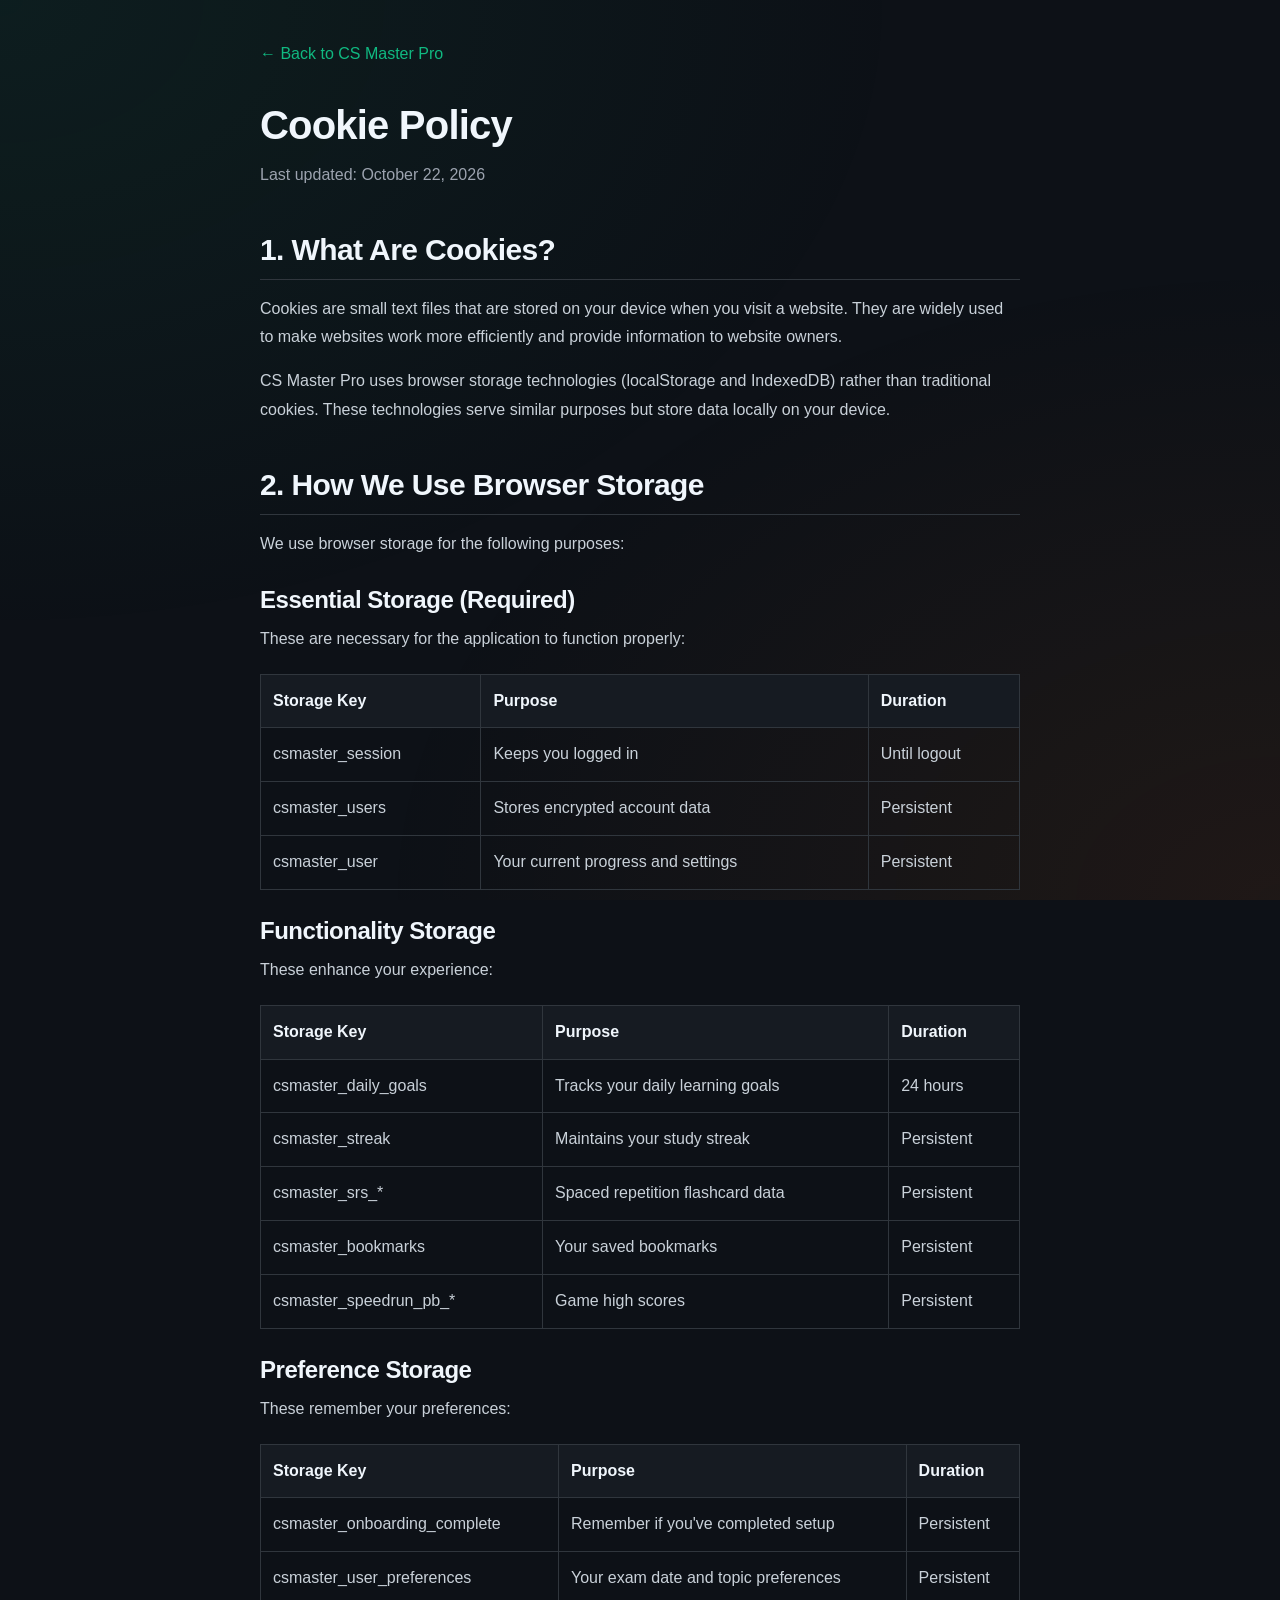
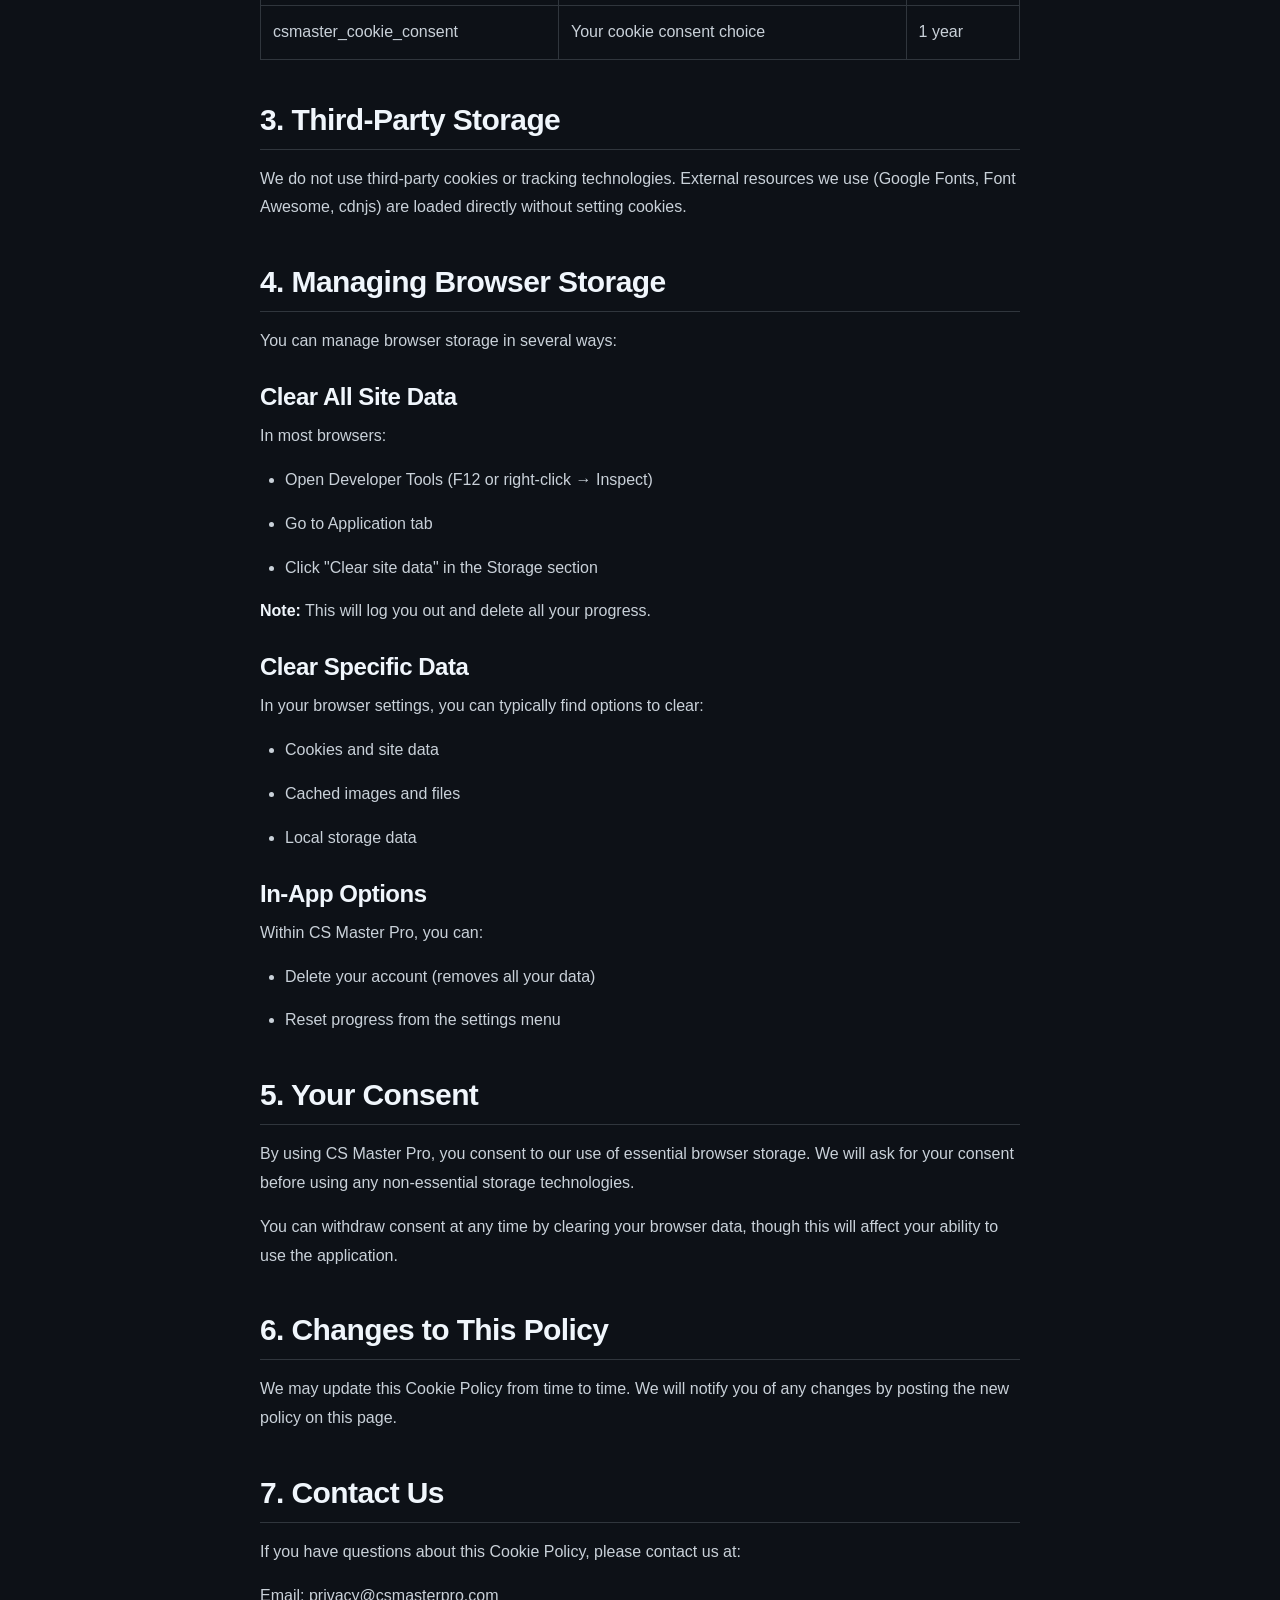
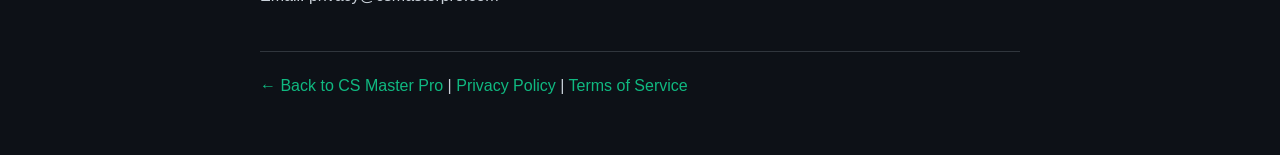
==== commit 1659de4a: "Fullscreen landing page redesign + remove offline mode LANDING PAGE - Complete redesign: - TRUE full" ====
--- a/cookies.html
+++ b/cookies.html
@@ -172,19 +172,10 @@
             </tr>
         </table>
 
-        <h2>3. Service Worker Cache</h2>
-        <p>We use a Service Worker to cache application files for offline use. This cache:</p>
-        <ul>
-            <li>Stores copies of web pages and resources</li>
-            <li>Allows the app to work without internet connection</li>
-            <li>Automatically updates when new versions are available</li>
-            <li>Does not contain personal information</li>
-        </ul>
-
-        <h2>4. Third-Party Storage</h2>
+        <h2>3. Third-Party Storage</h2>
         <p>We do not use third-party cookies or tracking technologies. External resources we use (Google Fonts, Font Awesome, cdnjs) are loaded directly without setting cookies.</p>
 
-        <h2>5. Managing Browser Storage</h2>
+        <h2>4. Managing Browser Storage</h2>
         <p>You can manage browser storage in several ways:</p>
 
         <h3>Clear All Site Data</h3>
@@ -211,14 +202,14 @@
             <li>Reset progress from the settings menu</li>
         </ul>
 
-        <h2>6. Your Consent</h2>
+        <h2>5. Your Consent</h2>
         <p>By using CS Master Pro, you consent to our use of essential browser storage. We will ask for your consent before using any non-essential storage technologies.</p>
         <p>You can withdraw consent at any time by clearing your browser data, though this will affect your ability to use the application.</p>
 
-        <h2>7. Changes to This Policy</h2>
+        <h2>6. Changes to This Policy</h2>
         <p>We may update this Cookie Policy from time to time. We will notify you of any changes by posting the new policy on this page.</p>
 
-        <h2>8. Contact Us</h2>
+        <h2>7. Contact Us</h2>
         <p>If you have questions about this Cookie Policy, please contact us at:</p>
         <p>Email: privacy@csmasterpro.com</p>
 
--- a/styles/main.css
+++ b/styles/main.css
@@ -37,10 +37,10 @@
     --info: #06b6d4;
     --secondary: #64748b;
     
-    /* Text - Clean and readable */
+    /* Text - Clean and readable with improved contrast */
     --text-primary: #f0f6fc;
     --text-secondary: #c9d1d9;
-    --text-muted: #8b949e;
+    --text-muted: #9ca3af;
     --text-dim: #6e7681;
     
     /* Borders */
@@ -101,6 +101,12 @@
     -moz-osx-font-smoothing: grayscale;
 }
 
+@media (prefers-reduced-motion: reduce) {
+    html {
+        scroll-behavior: auto;
+    }
+}
+
 body {
     font-family: var(--font-sans);
     background: var(--bg-primary);
@@ -200,7 +206,7 @@
 }
 
 pre {
-    background: #0d1117;
+    background: var(--bg-primary);
     border: 1px solid var(--border);
     border-radius: var(--radius-md);
     padding: var(--space-4);
@@ -212,7 +218,7 @@
     background: none;
     padding: 0;
     border: none;
-    color: #e6edf3;
+    color: var(--text-secondary);
     font-size: 0.875rem;
     line-height: 1.6;
 }
@@ -225,7 +231,7 @@
     align-items: center;
     justify-content: space-between;
     padding: var(--space-4) var(--space-8);
-    background: rgba(18, 18, 26, 0.95);
+    background: rgba(13, 17, 23, 0.95);
     border-bottom: 1px solid var(--border);
     position: sticky;
     top: 0;
@@ -661,7 +667,8 @@
 .xp-fill {
     height: 100%;
     border-radius: var(--radius-full);
-    transition: width 0.5s ease;
+    transform-origin: left;
+    transition: transform 0.5s ease;
 }
 
 .xp-needed {
@@ -758,7 +765,8 @@
     height: 100%;
     background: linear-gradient(90deg, var(--primary), var(--accent));
     border-radius: var(--radius-full);
-    transition: width 0.5s ease;
+    transform-origin: left;
+    transition: transform 0.5s ease;
 }
 
 .xp-to-go {
@@ -804,7 +812,7 @@
     margin-bottom: var(--space-6);
 }
 
-.stat-item {
+.stats-grid .stat-item {
     display: flex;
     align-items: center;
     gap: var(--space-3);
@@ -862,7 +870,8 @@
     height: 100%;
     background: linear-gradient(90deg, var(--red) 0%, var(--yellow) 50%, var(--green) 100%);
     border-radius: var(--radius-full);
-    transition: width 0.5s ease;
+    transform-origin: left;
+    transition: transform 0.5s ease;
 }
 
 .accuracy-labels {
@@ -1133,45 +1142,7 @@
     line-height: 1.5;
 }
 
-/* Old classes for compatibility */
-.stats-overview {
-    display: grid;
-    grid-template-columns: repeat(auto-fit, minmax(200px, 1fr));
-    gap: var(--space-4);
-}
-
-.stat-card {
-    background: var(--bg-card);
-    border: 1px solid var(--border);
-    border-radius: var(--radius-lg);
-    padding: var(--space-6);
-    text-align: center;
-    transition: all 0.3s ease;
-}
-
-.stat-card:hover {
-    border-color: var(--primary);
-    transform: translateY(-4px);
-    box-shadow: var(--shadow-glow);
-}
-
-.stat-icon {
-    font-size: 2.5rem;
-    margin-bottom: var(--space-3);
-}
-
-.stat-value {
-    font-size: 2rem;
-    font-weight: 800;
-    color: var(--text-primary);
-    margin-bottom: var(--space-1);
-}
-
-.stat-label {
-    color: var(--text-muted);
-    font-size: 0.875rem;
-    font-weight: 500;
-}
+/* Legacy stat classes removed - consolidated into stats-overview and stat-card */
 
 .progress-section {
     background: var(--bg-card);
@@ -1212,7 +1183,8 @@
     height: 100%;
     background: linear-gradient(90deg, var(--primary), var(--accent));
     border-radius: var(--radius-full);
-    transition: width 0.5s ease;
+    transform-origin: left;
+    transition: transform 0.5s ease;
 }
 
 .progress-text {
@@ -1545,13 +1517,13 @@
 
 /* Warning Box */
 .warning, p.warning {
-    background: rgba(16, 185, 129, 0.1);
-    border: 1px solid var(--red);
-    border-left: 4px solid var(--red);
+    background: rgba(239, 68, 68, 0.1);
+    border: 1px solid var(--error);
+    border-left: 4px solid var(--error);
     border-radius: var(--radius-md);
     padding: var(--space-4);
     margin: var(--space-4) 0;
-    color: #fca5a5;
+    color: var(--error);
 }
 
 /* Notes Tables */
@@ -1747,8 +1719,8 @@
 }
 
 .option-btn.incorrect {
-    border-color: var(--red);
-    background: rgba(16, 185, 129, 0.15);
+    border-color: var(--error);
+    background: rgba(239, 68, 68, 0.15);
 }
 
 .option-letter {
@@ -1785,8 +1757,8 @@
 }
 
 .explanation.incorrect {
-    border-left-color: var(--red);
-    background: rgba(16, 185, 129, 0.1);
+    border-left-color: var(--error);
+    background: rgba(239, 68, 68, 0.1);
 }
 
 .explanation p {
@@ -1878,7 +1850,7 @@
 }
 
 .result-item.incorrect {
-    background: rgba(16, 185, 129, 0.1);
+    background: rgba(239, 68, 68, 0.1);
 }
 
 .result-icon {
@@ -3453,10 +3425,10 @@
     flex: 1;
     min-height: 400px;
     padding: var(--space-4);
-    background: #0d1117;
+    background: var(--bg-primary);
     border: 1px solid var(--border);
     border-radius: 0 0 var(--radius-lg) var(--radius-lg);
-    color: #e6edf3;
+    color: var(--text-secondary);
     font-family: var(--font-mono);
     font-size: 0.9375rem;
     line-height: 1.6;
@@ -3522,9 +3494,9 @@
 #code-output {
     margin: 0;
     padding: var(--space-4);
-    background: #0d1117;
+    background: var(--bg-primary);
     border-radius: var(--radius-md);
-    color: #e6edf3;
+    color: var(--text-secondary);
     font-family: var(--font-mono);
     font-size: 0.9375rem;
     line-height: 1.6;
@@ -3833,7 +3805,8 @@
     height: 100%;
     background: linear-gradient(90deg, var(--primary), var(--accent));
     border-radius: var(--radius-full);
-    transition: width 0.3s ease;
+    transform-origin: left;
+    transition: transform 0.3s ease;
 }
 
 .challenge-category {
@@ -4589,10 +4562,10 @@
 
 .auth-error {
     padding: var(--space-3);
-    background: rgba(16, 185, 129, 0.15);
-    border: 1px solid var(--red);
+    background: rgba(239, 68, 68, 0.15);
+    border: 1px solid var(--error);
     border-radius: var(--radius-md);
-    color: var(--red);
+    color: var(--error);
     font-size: 0.875rem;
     margin-bottom: var(--space-4);
     text-align: center;
@@ -4864,16 +4837,16 @@
 
 .form-error {
     padding: var(--space-3);
-    background: rgba(16, 185, 129, 0.15);
+    background: rgba(239, 68, 68, 0.15);
     border-radius: var(--radius-md);
-    color: var(--red);
+    color: var(--error);
     font-size: 0.875rem;
     margin-bottom: var(--space-4);
 }
 
 .delete-account-warning {
-    background: rgba(16, 185, 129, 0.1);
-    border: 1px solid var(--red);
+    background: rgba(239, 68, 68, 0.1);
+    border: 1px solid var(--error);
     border-radius: var(--radius-md);
     padding: var(--space-4);
     margin-bottom: var(--space-6);
@@ -4896,7 +4869,7 @@
 }
 
 .btn-danger:hover {
-    background: #059669;
+    background: #dc2626;
 }
 
 .btn-small {
@@ -5058,7 +5031,8 @@
     height: 100%;
     background: linear-gradient(90deg, var(--primary), var(--accent));
     border-radius: var(--radius-full);
-    transition: width 0.3s ease;
+    transform-origin: left;
+    transition: transform 0.3s ease;
 }
 
 .dc-question-container {
@@ -5120,8 +5094,8 @@
 }
 
 .dc-option.incorrect {
-    border-color: var(--red);
-    background: rgba(16, 185, 129, 0.15);
+    border-color: var(--error);
+    background: rgba(239, 68, 68, 0.15);
 }
 
 .dc-option-letter {
@@ -5370,7 +5344,8 @@
     height: 100%;
     background: var(--primary);
     border-radius: var(--radius-full);
-    transition: width 1s linear;
+    transform-origin: left;
+    transition: transform 1s linear;
 }
 
 .timer-controls {
@@ -6029,10 +6004,6 @@
 }
 
 /* Button press effect */
-.btn {
-    transition: all 0.2s ease;
-}
-
 .btn:active {
     transform: scale(0.98);
 }
@@ -6133,7 +6104,8 @@
 .xp-fill,
 .dc-progress-fill,
 .timer-progress-fill {
-    transition: width 0.5s cubic-bezier(0.4, 0, 0.2, 1);
+    transform-origin: left;
+    transition: transform 0.5s cubic-bezier(0.4, 0, 0.2, 1);
 }
 
 /* Stagger animation for lists */
@@ -6992,6 +6964,16 @@
     .playground-layout {
         grid-template-columns: 1fr;
     }
+    
+    /* Dashboard responsive */
+    .dashboard-grid {
+        grid-template-columns: 1fr;
+    }
+    
+    /* Analytics responsive */
+    .analytics-grid {
+        grid-template-columns: 1fr;
+    }
 }
 
 @media (max-width: 768px) {
@@ -7030,6 +7012,42 @@
         flex-direction: column;
         gap: var(--space-6);
     }
+    
+    /* Quick actions mobile */
+    .quick-grid-6 {
+        grid-template-columns: repeat(2, 1fr);
+    }
+    
+    /* Topics mobile */
+    .topics-progress-grid {
+        grid-template-columns: 1fr;
+    }
+    
+    /* Games mobile */
+    .games-grid {
+        grid-template-columns: 1fr;
+    }
+    
+    /* Tools mobile */
+    .tools-grid {
+        grid-template-columns: 1fr;
+    }
+    
+    /* Leaderboard mobile */
+    .podium {
+        flex-direction: column;
+        align-items: center;
+    }
+    
+    /* Practice mobile */
+    .setup-options {
+        flex-direction: column;
+    }
+    
+    /* Feature row mobile */
+    .feature-row {
+        grid-template-columns: 1fr;
+    }
 }
 
 @media (max-width: 480px) {
@@ -7044,6 +7062,44 @@
     .setup-options {
         flex-direction: column;
         align-items: center;
+    }
+    
+    /* Stats mobile */
+    .stats-overview {
+        grid-template-columns: 1fr;
+    }
+    
+    /* Quick grid mobile */
+    .quick-grid-6 {
+        grid-template-columns: 1fr 1fr;
+    }
+    
+    /* Progress card mobile */
+    .progress-content-new {
+        flex-direction: column;
+        text-align: center;
+    }
+    
+    /* Flashcard mobile */
+    .flashcard {
+        height: 250px;
+    }
+    
+    .flashcard-actions {
+        flex-direction: column;
+        gap: var(--space-2);
+    }
+    
+    /* Modal mobile */
+    .modal-content {
+        width: 95%;
+        padding: var(--space-4);
+    }
+    
+    /* Buttons full width on small screens */
+    .result-actions .btn,
+    .flashcard-actions .btn {
+        width: 100%;
     }
 }
 
@@ -8409,46 +8465,298 @@
 /* ==========================================
    PRINT STYLES
 ========================================== */
+/* ==========================================
+   PRINT STYLES
+========================================== */
 @media print {
+    /* Hide all navigation and interactive elements */
     .main-nav,
     .main-footer,
     .sound-toggle,
     .nav-stats,
+    .nav-links,
+    .nav-brand,
     .toast-container,
     .modal-overlay,
+    .search-overlay,
+    .learn-sidebar,
+    .subtopic-tabs,
+    .subtopic-actions,
+    .notes-actions,
+    .quiz-container,
+    .practice-setup,
+    .flashcard-setup,
+    .flashcard-container,
+    .tool-workspace,
+    .tools-grid,
+    .playground-view,
+    .action-grid,
+    .quick-actions,
+    .sidebar-header,
+    .search-mini-btn,
     button,
-    .btn {
+    .btn,
+    .btn-primary,
+    .btn-secondary {
         display: none !important;
     }
     
+    /* Reset backgrounds and colors for printing */
+    *, *::before, *::after {
+        background: white !important;
+        color: black !important;
+        box-shadow: none !important;
+        text-shadow: none !important;
+        -webkit-print-color-adjust: exact !important;
+        print-color-adjust: exact !important;
+    }
+    
+    body {
+        background: white !important;
+        color: black !important;
+        font-size: 12pt;
+        line-height: 1.5;
+        margin: 0;
+        padding: 0;
+    }
+    
+    body::before {
+        display: none !important;
+    }
+    
+    /* Main content area */
     .main-content {
-        padding: 0;
-        max-width: 100%;
-    }
-    
-    body {
-        background: white;
-        color: black;
-    }
-    
+        padding: 0 !important;
+        margin: 0 !important;
+        max-width: 100% !important;
+        width: 100% !important;
+    }
+    
+    .learn-view {
+        display: block !important;
+        grid-template-columns: none !important;
+    }
+    
+    .notes-container {
+        padding: 0 !important;
+        margin: 0 !important;
+        border: none !important;
+        border-radius: 0 !important;
+    }
+    
+    /* Notes content styling */
     .notes-content {
-        color: black;
-    }
-    
+        color: black !important;
+        font-size: 12pt !important;
+        line-height: 1.6 !important;
+        max-width: 100% !important;
+    }
+    
+    .notes-content h1,
     .notes-content h2,
     .notes-content h3,
+    .notes-content h4,
+    .notes-content h5,
+    .notes-content h6 {
+        color: black !important;
+        -webkit-text-fill-color: black !important;
+        background: none !important;
+        page-break-after: avoid !important;
+        break-after: avoid !important;
+    }
+    
+    .notes-content h1 {
+        font-size: 20pt !important;
+        margin-top: 0 !important;
+    }
+    
+    .notes-content h2 {
+        font-size: 16pt !important;
+        margin-top: 18pt !important;
+        padding-top: 12pt !important;
+        border-top: 1px solid #ccc !important;
+        page-break-after: avoid !important;
+        break-after: avoid !important;
+    }
+    
+    .notes-content h3 {
+        font-size: 14pt !important;
+        margin-top: 14pt !important;
+        page-break-after: avoid !important;
+        break-after: avoid !important;
+    }
+    
     .notes-content h4 {
-        color: black;
-    }
-    
+        font-size: 12pt !important;
+        margin-top: 12pt !important;
+        page-break-after: avoid !important;
+        break-after: avoid !important;
+    }
+    
+    .notes-content p {
+        color: black !important;
+        orphans: 3 !important;
+        widows: 3 !important;
+        margin-bottom: 10pt !important;
+    }
+    
+    .notes-content ul,
+    .notes-content ol {
+        color: black !important;
+        margin: 10pt 0 !important;
+        padding-left: 20pt !important;
+    }
+    
+    .notes-content li {
+        color: black !important;
+        margin-bottom: 4pt !important;
+        page-break-inside: avoid !important;
+        break-inside: avoid !important;
+    }
+    
+    .notes-content strong,
+    .notes-content b {
+        color: black !important;
+        font-weight: bold !important;
+    }
+    
+    /* Code blocks */
     code {
-        background: #f5f5f5;
-        color: #333;
+        background: #f0f0f0 !important;
+        color: #333 !important;
+        padding: 2px 6px !important;
+        border-radius: 3px !important;
+        font-size: 10pt !important;
+        border: 1px solid #ddd !important;
     }
     
     pre {
-        background: #f5f5f5;
-        border: 1px solid #ddd;
+        background: #f5f5f5 !important;
+        border: 1px solid #ccc !important;
+        padding: 12pt !important;
+        margin: 12pt 0 !important;
+        overflow-x: visible !important;
+        white-space: pre-wrap !important;
+        word-wrap: break-word !important;
+        page-break-inside: avoid !important;
+        break-inside: avoid !important;
+    }
+    
+    pre code {
+        background: none !important;
+        border: none !important;
+        padding: 0 !important;
+        font-size: 9pt !important;
+    }
+    
+    /* Definition, example, tip, and warning boxes */
+    .definition-box,
+    .example-box,
+    .tip-box,
+    .warning {
+        border: 1px solid #999 !important;
+        border-left-width: 4px !important;
+        padding: 10pt !important;
+        margin: 12pt 0 !important;
+        page-break-inside: avoid !important;
+        break-inside: avoid !important;
+        background: #f9f9f9 !important;
+    }
+    
+    .definition-box {
+        border-left-color: #10b981 !important;
+    }
+    
+    .example-box {
+        border-left-color: #06b6d4 !important;
+    }
+    
+    .tip-box {
+        border-left-color: #22c55e !important;
+    }
+    
+    .warning {
+        border-left-color: #ef4444 !important;
+    }
+    
+    /* Tables */
+    .notes-table,
+    table {
+        width: 100% !important;
+        border-collapse: collapse !important;
+        margin: 12pt 0 !important;
+        page-break-inside: avoid !important;
+        break-inside: avoid !important;
+    }
+    
+    .notes-table th,
+    .notes-table td,
+    table th,
+    table td {
+        border: 1px solid #999 !important;
+        padding: 6pt 10pt !important;
+        color: black !important;
+        background: white !important;
+    }
+    
+    .notes-table th,
+    table th {
+        background: #e5e5e5 !important;
+        font-weight: bold !important;
+    }
+    
+    /* Page breaks */
+    .notes-content h2 {
+        page-break-before: auto;
+        break-before: auto;
+    }
+    
+    .notes-content section,
+    .notes-content article {
+        page-break-inside: avoid !important;
+        break-inside: avoid !important;
+    }
+    
+    /* Avoid breaking inside important elements */
+    img,
+    figure,
+    blockquote {
+        page-break-inside: avoid !important;
+        break-inside: avoid !important;
+    }
+    
+    /* Links - show URL after link text */
+    a[href]::after {
+        content: " (" attr(href) ")";
+        font-size: 9pt;
+        color: #666 !important;
+    }
+    
+    a[href^="#"]::after,
+    a[href^="javascript"]::after {
+        content: "";
+    }
+    
+    /* Hide decorative elements */
+    .topic-icon,
+    .topic-icon-box,
+    .subtopic-header .topic-icon,
+    .breadcrumb-sep,
+    i.fa,
+    i.fas,
+    i.far,
+    i.fab {
+        display: none !important;
+    }
+    
+    /* Page margins */
+    @page {
+        margin: 2cm;
+        size: A4;
+    }
+    
+    @page :first {
+        margin-top: 1cm;
     }
 }
 
@@ -9130,7 +9438,7 @@
 }
 
 .btn-danger:hover {
-    background: #059669;
+    background: #dc2626;
 }
 
 .classroom-settings h4 {
@@ -11430,8 +11738,8 @@
 }
 
 .crypto-option.wrong {
-    background: rgba(16, 185, 129, 0.2);
-    border-color: #10b981;
+    background: rgba(239, 68, 68, 0.2);
+    border-color: var(--error);
 }
 
 .option-letter {
@@ -11632,27 +11940,31 @@
     gap: 15px;
 }
 
-.stat-card {
+.game-stats-section .stat-card,
+.crypto-hack-game .stat-card {
     background: rgba(255, 255, 255, 0.05);
     border-radius: 12px;
     padding: 20px;
     text-align: center;
 }
 
-.stat-card .stat-icon {
+.game-stats-section .stat-card .stat-icon,
+.crypto-hack-game .stat-card .stat-icon {
     font-size: 2rem;
     display: block;
     margin-bottom: 10px;
 }
 
-.stat-card .stat-value {
+.game-stats-section .stat-card .stat-value,
+.crypto-hack-game .stat-card .stat-value {
     font-size: 2rem;
     font-weight: 700;
     color: white;
     display: block;
 }
 
-.stat-card .stat-label {
+.game-stats-section .stat-card .stat-label,
+.crypto-hack-game .stat-card .stat-label {
     color: rgba(255, 255, 255, 0.6);
     font-size: 0.85rem;
 }
@@ -11724,7 +12036,7 @@
     margin-bottom: 20px;
 }
 
-.leaderboard-list {
+.final-leaderboard .leaderboard-list {
     background: rgba(255, 255, 255, 0.05);
     border-radius: 12px;
     overflow: hidden;
@@ -12066,7 +12378,7 @@
     margin-bottom: var(--space-6);
 }
 
-.stat-card {
+.stats-overview .stat-card {
     display: flex;
     align-items: center;
     gap: var(--space-4);
@@ -12075,26 +12387,28 @@
     border: 1px solid var(--border);
     border-radius: 16px;
     transition: transform 0.2s, box-shadow 0.2s;
-}
-
-.stat-card:hover {
+    text-align: left;
+}
+
+.stats-overview .stat-card:hover {
     transform: translateY(-2px);
     box-shadow: var(--shadow-md);
 }
 
-.stat-card.primary {
+.stats-overview .stat-card.primary {
     background: linear-gradient(135deg, var(--primary), var(--accent));
     border: none;
 }
 
-.stat-card.primary .stat-value,
-.stat-card.primary .stat-desc {
+.stats-overview .stat-card.primary .stat-value,
+.stats-overview .stat-card.primary .stat-desc {
     color: white;
 }
 
-.stat-icon-wrap {
+.stats-overview .stat-icon-wrap {
     width: 52px;
     height: 52px;
+    min-width: 52px;
     display: flex;
     align-items: center;
     justify-content: center;
@@ -12105,30 +12419,36 @@
     font-weight: 800;
 }
 
-.stat-icon-wrap.blue { background: linear-gradient(135deg, #3b82f6, #60a5fa); }
-.stat-icon-wrap.green { background: linear-gradient(135deg, #10b981, #34d399); }
-.stat-icon-wrap.orange { background: linear-gradient(135deg, #f97316, #fb923c); }
-.stat-icon-wrap.purple { background: linear-gradient(135deg, #8b5cf6, #a78bfa); }
-
-.stat-icon-inner {
+.stats-overview .stat-icon-wrap.blue { background: linear-gradient(135deg, #3b82f6, #60a5fa); }
+.stats-overview .stat-icon-wrap.green { background: linear-gradient(135deg, #10b981, #34d399); }
+.stats-overview .stat-icon-wrap.orange { background: linear-gradient(135deg, #f97316, #fb923c); }
+.stats-overview .stat-icon-wrap.purple { background: linear-gradient(135deg, #8b5cf6, #a78bfa); }
+
+.stats-overview .stat-icon-inner {
     font-size: 1.25rem;
     font-weight: 800;
 }
 
-.stat-content {
+.stats-overview .stat-content {
     flex: 1;
-}
-
-.stat-value {
+    min-width: 0;
+    overflow: hidden;
+}
+
+.stats-overview .stat-content .stat-value {
     display: block;
     font-size: 1.25rem;
     font-weight: 700;
     color: var(--text-primary);
-}
-
-.stat-desc {
+    line-height: 1.2;
+    margin-bottom: 2px;
+}
+
+.stats-overview .stat-content .stat-desc {
+    display: block;
     font-size: 0.8rem;
     color: var(--text-muted);
+    line-height: 1.3;
 }
 
 /* Main Grid */
@@ -12300,7 +12620,8 @@
     height: 100%;
     background: linear-gradient(90deg, var(--primary), var(--accent));
     border-radius: var(--radius-full);
-    transition: width 0.5s ease;
+    transform-origin: left;
+    transition: transform 0.5s ease;
 }
 
 .progress-hint {
@@ -12719,7 +13040,7 @@
     gap: var(--space-2);
 }
 
-.topic-item {
+.topics-list-new .topic-item {
     display: flex;
     align-items: center;
     gap: var(--space-3);
@@ -12730,7 +13051,7 @@
     transition: all 0.2s;
 }
 
-.topic-item:hover {
+.topics-list-new .topic-item:hover {
     background: var(--bg-hover);
     transform: translateX(4px);
 }
@@ -12968,7 +13289,7 @@
 
 .code-editor-container {
     display: flex;
-    background: #1e1e2e;
+    background: var(--bg-primary);
     border: 1px solid var(--border);
     border-radius: var(--radius-lg);
     overflow: hidden;
@@ -12979,12 +13300,12 @@
 
 .line-numbers {
     padding: 16px 12px;
-    background: #181825;
-    color: #6c7086;
+    background: var(--bg-secondary);
+    color: var(--text-dim);
     text-align: right;
     user-select: none;
     min-width: 45px;
-    border-right: 1px solid #313244;
+    border-right: 1px solid var(--border);
     overflow: hidden;
 }
 
@@ -13014,68 +13335,68 @@
 
 .syntax-highlight {
     pointer-events: none;
-    color: #cdd6f4;
+    color: var(--text-secondary);
     background: transparent;
     z-index: 1;
     display: none; /* Disable syntax highlight overlay for now */
 }
 
 #code-editor {
-    color: #cdd6f4 !important;
-    caret-color: #f5e0dc;
-    background: #1e1e2e !important;
+    color: var(--text-secondary) !important;
+    caret-color: var(--primary-light);
+    background: var(--bg-primary) !important;
     z-index: 2;
     outline: none;
-    -webkit-text-fill-color: #cdd6f4 !important;
+    -webkit-text-fill-color: var(--text-secondary) !important;
 }
 
 #code-editor::placeholder {
-    color: #6c7086;
-    -webkit-text-fill-color: #6c7086;
-}
-
-/* Catppuccin Mocha-inspired syntax colors */
+    color: var(--text-dim);
+    -webkit-text-fill-color: var(--text-dim);
+}
+
+/* Syntax highlighting using CSS variables */
 .py-keyword {
-    color: #cba6f7; /* Mauve - purple for keywords */
+    color: var(--topic-networks); /* Purple for keywords */
     font-weight: 600;
 }
 
 .py-string {
-    color: #a6e3a1; /* Green for strings */
+    color: var(--success); /* Green for strings */
 }
 
 .py-fstring {
-    color: #f9e2af; /* Yellow for f-string prefix */
+    color: var(--warning); /* Yellow for f-string prefix */
 }
 
 .py-comment {
-    color: #6c7086; /* Overlay0 - gray for comments */
+    color: var(--text-dim); /* Gray for comments */
     font-style: italic;
 }
 
 .py-builtin {
-    color: #89b4fa; /* Blue for built-in functions */
+    color: var(--blue); /* Blue for built-in functions */
 }
 
 .py-function {
-    color: #89dceb; /* Sky - cyan for function names */
+    color: var(--cyan); /* Cyan for function names */
 }
 
 .py-class {
-    color: #f9e2af; /* Yellow for class names */
+    color: var(--warning); /* Yellow for class names */
 }
 
 .py-number {
-    color: #fab387; /* Peach - orange for numbers */
+    color: var(--orange); /* Orange for numbers */
 }
 
 .py-boolean {
-    color: #fab387; /* Peach for True/False/None */
+    color: var(--orange); /* Orange for True/False/None */
     font-weight: 600;
 }
 
 .py-operator {
-    color: #89dceb; /* Sky for operators */
+    color: var(--cyan); /* Cyan for operators */
 }
 
 /* Code editor wrapper adjustments */
@@ -13101,24 +13422,24 @@
 
 .editor-wrapper ::-webkit-scrollbar-track,
 .code-editor-container ::-webkit-scrollbar-track {
-    background: #181825;
+    background: var(--bg-secondary);
 }
 
 .editor-wrapper ::-webkit-scrollbar-thumb,
 .code-editor-container ::-webkit-scrollbar-thumb {
-    background: #45475a;
+    background: var(--border-light);
     border-radius: 5px;
 }
 
 .editor-wrapper ::-webkit-scrollbar-thumb:hover,
 .code-editor-container ::-webkit-scrollbar-thumb:hover {
-    background: #585b70;
+    background: var(--text-dim);
 }
 
 /* Output styling improvements */
 .output-display {
-    background: #1e1e2e;
-    color: #cdd6f4;
+    background: var(--bg-primary);
+    color: var(--text-secondary);
     font-family: 'JetBrains Mono', monospace;
     font-size: 13px;
     padding: 16px;
@@ -13130,15 +13451,15 @@
 }
 
 .output-display .output-error {
-    color: #f38ba8;
+    color: var(--error);
 }
 
 .output-display .output-success {
-    color: #a6e3a1;
+    color: var(--success);
 }
 
 .output-display .output-input {
-    color: #89b4fa;
+    color: var(--blue);
 }
 
 /* Python icon */
@@ -14021,7 +14342,7 @@
 
 .gq-option.incorrect, .f-option.incorrect, .td-option.incorrect {
     background: rgba(239, 68, 68, 0.2);
-    border-color: #ef4444;
+    border-color: var(--error);
 }
 
 /* Results */
@@ -15098,12 +15419,18 @@
     outline-offset: 2px;
 }
 
+/* Remove default focus for mouse users, keep for keyboard */
+:focus:not(:focus-visible) {
+    outline: none;
+}
+
 a:focus-visible,
 button:focus-visible,
 input:focus-visible,
 select:focus-visible,
 textarea:focus-visible,
-[tabindex]:focus-visible {
+[tabindex]:focus-visible,
+[role="button"]:focus-visible {
     outline: 3px solid var(--primary);
     outline-offset: 2px;
 }
@@ -15114,13 +15441,20 @@
     box-shadow: 0 0 0 6px rgba(6, 182, 212, 0.2);
 }
 
+.btn-primary:focus-visible {
+    box-shadow: 0 0 0 6px rgba(16, 185, 129, 0.3);
+}
+
 .nav-link:focus-visible {
     outline: 3px solid var(--primary);
     outline-offset: 2px;
     background: var(--bg-hover);
 }
 
-.option-btn:focus-visible {
+.option-btn:focus-visible,
+.race-option:focus-visible,
+.dc-option:focus-visible,
+.crypto-option:focus-visible {
     outline: 3px solid var(--primary);
     outline-offset: 2px;
     border-color: var(--primary);
@@ -15129,6 +15463,40 @@
 .flashcard:focus-visible {
     outline: 3px solid var(--primary);
     outline-offset: 4px;
+}
+
+/* Card focus states */
+.topic-card:focus-visible,
+.action-card:focus-visible,
+.tool-card:focus-visible,
+.game-card:focus-visible,
+.challenge-card:focus-visible,
+.assignment-card:focus-visible {
+    outline: 3px solid var(--primary);
+    outline-offset: 2px;
+    border-color: var(--primary);
+}
+
+/* Tab focus states */
+.tab-btn:focus-visible,
+.subtopic-tab:focus-visible,
+.mode-tab:focus-visible {
+    outline: 3px solid var(--primary);
+    outline-offset: 2px;
+}
+
+/* Modal close button */
+.modal-close:focus-visible,
+.auth-close:focus-visible {
+    outline: 3px solid var(--primary);
+    outline-offset: 2px;
+}
+
+/* Toggle and checkbox focus */
+.toggle-btn:focus-visible,
+.checkbox-label input:focus-visible + span {
+    outline: 3px solid var(--primary);
+    outline-offset: 2px;
 }
 
 /* Touch Target Minimum Sizes (48px for mobile) */
@@ -15396,35 +15764,41 @@
     }
 }
 
-/* Flashcard swipe animation feedback */
-.flashcard.swiping-left {
-    transform: translateX(-20px) rotate(-5deg);
+/* Flashcard swipe animation feedback - uses wrapper to not conflict with flip */
+.flashcard-wrapper.swiping-left .flashcard {
+    translate: -20px 0;
+    rotate: -5deg;
     opacity: 0.8;
-}
-
-.flashcard.swiping-right {
-    transform: translateX(20px) rotate(5deg);
+    transition: translate 0.1s, rotate 0.1s, opacity 0.1s;
+}
+
+.flashcard-wrapper.swiping-right .flashcard {
+    translate: 20px 0;
+    rotate: 5deg;
     opacity: 0.8;
-}
-
-.flashcard.swipe-complete-left {
+    transition: translate 0.1s, rotate 0.1s, opacity 0.1s;
+}
+
+.flashcard-wrapper.swipe-complete-left .flashcard {
     animation: swipeOutLeft 0.3s ease forwards;
 }
 
-.flashcard.swipe-complete-right {
+.flashcard-wrapper.swipe-complete-right .flashcard {
     animation: swipeOutRight 0.3s ease forwards;
 }
 
 @keyframes swipeOutLeft {
     to {
-        transform: translateX(-100%) rotate(-15deg);
+        translate: -100% 0;
+        rotate: -15deg;
         opacity: 0;
     }
 }
 
 @keyframes swipeOutRight {
     to {
-        transform: translateX(100%) rotate(15deg);
+        translate: 100% 0;
+        rotate: 15deg;
         opacity: 0;
     }
 }
@@ -16069,3 +16443,3073 @@
         justify-content: center;
     }
 }
+
+
+
+/* ==================== LANDING PAGE - PREMIUM FULLSCREEN EXPERIENCE ==================== */
+
+/* === GLOBAL SMOOTH SCROLL === */
+html.lp-scroll {
+    scroll-behavior: smooth;
+}
+
+/* === BASE LANDING CONTAINER === */
+.lp {
+    min-height: 100vh;
+    background: #030305;
+    color: #f0f6fc;
+    overflow-x: hidden;
+    position: relative;
+    font-family: var(--font-sans);
+}
+
+/* === ANIMATED GRADIENT BACKGROUND === */
+.lp-gradient-bg {
+    position: fixed;
+    inset: 0;
+    z-index: 0;
+    background: linear-gradient(
+        125deg,
+        #030305 0%,
+        #0a0a12 25%,
+        #050510 50%,
+        #0d0815 75%,
+        #030305 100%
+    );
+    background-size: 400% 400%;
+    animation: gradientShift 15s ease infinite;
+}
+
+@keyframes gradientShift {
+    0% { background-position: 0% 50%; }
+    25% { background-position: 50% 100%; }
+    50% { background-position: 100% 50%; }
+    75% { background-position: 50% 0%; }
+    100% { background-position: 0% 50%; }
+}
+
+/* === FLOATING PARTICLES === */
+.lp-particles {
+    position: fixed;
+    inset: 0;
+    z-index: 1;
+    pointer-events: none;
+    overflow: hidden;
+}
+
+.particle {
+    position: absolute;
+    width: 4px;
+    height: 4px;
+    background: rgba(16, 185, 129, 0.6);
+    border-radius: 50%;
+    box-shadow: 0 0 10px rgba(16, 185, 129, 0.8), 0 0 20px rgba(16, 185, 129, 0.4);
+    animation: particleFloat linear infinite;
+}
+
+.particle:nth-child(1) { left: 10%; animation-duration: 25s; animation-delay: 0s; }
+.particle:nth-child(2) { left: 20%; animation-duration: 20s; animation-delay: 2s; background: rgba(59, 130, 246, 0.6); box-shadow: 0 0 10px rgba(59, 130, 246, 0.8); }
+.particle:nth-child(3) { left: 30%; animation-duration: 28s; animation-delay: 4s; }
+.particle:nth-child(4) { left: 40%; animation-duration: 22s; animation-delay: 1s; background: rgba(139, 92, 246, 0.6); box-shadow: 0 0 10px rgba(139, 92, 246, 0.8); }
+.particle:nth-child(5) { left: 50%; animation-duration: 30s; animation-delay: 3s; }
+.particle:nth-child(6) { left: 60%; animation-duration: 18s; animation-delay: 5s; background: rgba(6, 182, 212, 0.6); box-shadow: 0 0 10px rgba(6, 182, 212, 0.8); }
+.particle:nth-child(7) { left: 70%; animation-duration: 24s; animation-delay: 2s; }
+.particle:nth-child(8) { left: 80%; animation-duration: 26s; animation-delay: 4s; background: rgba(249, 115, 22, 0.5); box-shadow: 0 0 10px rgba(249, 115, 22, 0.8); }
+.particle:nth-child(9) { left: 90%; animation-duration: 21s; animation-delay: 1s; }
+.particle:nth-child(10) { left: 15%; animation-duration: 27s; animation-delay: 6s; background: rgba(16, 185, 129, 0.5); }
+.particle:nth-child(11) { left: 35%; animation-duration: 23s; animation-delay: 3s; background: rgba(59, 130, 246, 0.5); }
+.particle:nth-child(12) { left: 55%; animation-duration: 29s; animation-delay: 5s; }
+.particle:nth-child(13) { left: 75%; animation-duration: 19s; animation-delay: 2s; background: rgba(139, 92, 246, 0.5); }
+.particle:nth-child(14) { left: 85%; animation-duration: 25s; animation-delay: 4s; background: rgba(6, 182, 212, 0.5); }
+.particle:nth-child(15) { left: 5%; animation-duration: 31s; animation-delay: 1s; }
+
+@keyframes particleFloat {
+    0% {
+        transform: translateY(100vh) scale(0);
+        opacity: 0;
+    }
+    10% {
+        opacity: 1;
+        transform: translateY(90vh) scale(1);
+    }
+    90% {
+        opacity: 1;
+    }
+    100% {
+        transform: translateY(-10vh) scale(0.5);
+        opacity: 0;
+    }
+}
+
+/* === AMBIENT GLOW ORBS (Enhanced) === */
+.lp-ambient {
+    position: fixed;
+    inset: 0;
+    overflow: hidden;
+    pointer-events: none;
+    z-index: 0;
+}
+
+.ambient-orb {
+    position: absolute;
+    border-radius: 50%;
+    filter: blur(100px);
+    opacity: 0.4;
+    mix-blend-mode: screen;
+}
+
+.orb-1 {
+    width: 600px;
+    height: 600px;
+    background: radial-gradient(circle, rgba(16, 185, 129, 0.5) 0%, transparent 70%);
+    top: -15%;
+    left: -10%;
+    animation: orbPulse 8s ease-in-out infinite, orbMove 25s ease-in-out infinite;
+}
+
+.orb-2 {
+    width: 500px;
+    height: 500px;
+    background: radial-gradient(circle, rgba(59, 130, 246, 0.4) 0%, transparent 70%);
+    top: 30%;
+    right: -10%;
+    animation: orbPulse 10s ease-in-out infinite 2s, orbMove 30s ease-in-out infinite reverse;
+}
+
+.orb-3 {
+    width: 450px;
+    height: 450px;
+    background: radial-gradient(circle, rgba(139, 92, 246, 0.35) 0%, transparent 70%);
+    bottom: 5%;
+    left: 15%;
+    animation: orbPulse 12s ease-in-out infinite 4s, orbMove 28s ease-in-out infinite 3s;
+}
+
+.orb-4 {
+    width: 350px;
+    height: 350px;
+    background: radial-gradient(circle, rgba(6, 182, 212, 0.3) 0%, transparent 70%);
+    top: 60%;
+    left: 50%;
+    animation: orbPulse 9s ease-in-out infinite 1s, orbMove 22s ease-in-out infinite 5s;
+}
+
+@keyframes orbPulse {
+    0%, 100% { opacity: 0.3; transform: scale(1); }
+    50% { opacity: 0.5; transform: scale(1.1); }
+}
+
+@keyframes orbMove {
+    0%, 100% { transform: translate(0, 0); }
+    25% { transform: translate(40px, -30px); }
+    50% { transform: translate(-20px, 40px); }
+    75% { transform: translate(-40px, -20px); }
+}
+
+/* === GLASSMORPHISM NAVIGATION === */
+.lp-nav {
+    position: fixed;
+    top: 0;
+    left: 0;
+    right: 0;
+    z-index: 100;
+    padding: 0 24px;
+    background: rgba(3, 3, 5, 0.6);
+    backdrop-filter: blur(20px) saturate(180%);
+    -webkit-backdrop-filter: blur(20px) saturate(180%);
+    border-bottom: 1px solid rgba(255, 255, 255, 0.05);
+    transition: all 0.3s ease;
+}
+
+.lp-nav.scrolled {
+    background: rgba(3, 3, 5, 0.85);
+    box-shadow: 0 10px 40px rgba(0, 0, 0, 0.3);
+}
+
+.lp-nav-inner {
+    max-width: 1200px;
+    margin: 0 auto;
+    height: 70px;
+    display: flex;
+    align-items: center;
+    justify-content: space-between;
+}
+
+.lp-logo {
+    display: flex;
+    align-items: center;
+    gap: 12px;
+    cursor: pointer;
+    transition: transform 0.3s ease;
+}
+
+.lp-logo:hover {
+    transform: scale(1.02);
+}
+
+.logo-hex {
+    width: 42px;
+    height: 42px;
+    background: linear-gradient(135deg, #10b981, #06b6d4, #3b82f6);
+    background-size: 200% 200%;
+    animation: logoGradient 3s ease infinite;
+    clip-path: polygon(50% 0%, 100% 25%, 100% 75%, 50% 100%, 0% 75%, 0% 25%);
+    display: flex;
+    align-items: center;
+    justify-content: center;
+    font-weight: 800;
+    font-size: 0.75rem;
+    color: white;
+    box-shadow: 0 0 25px rgba(16, 185, 129, 0.4);
+    transition: all 0.3s ease;
+}
+
+.lp-logo:hover .logo-hex {
+    box-shadow: 0 0 35px rgba(16, 185, 129, 0.6);
+}
+
+@keyframes logoGradient {
+    0%, 100% { background-position: 0% 50%; }
+    50% { background-position: 100% 50%; }
+}
+
+.logo-text {
+    display: flex;
+    align-items: baseline;
+    gap: 8px;
+}
+
+.logo-name {
+    font-weight: 800;
+    font-size: 1.2rem;
+    background: linear-gradient(135deg, #f0f6fc, #a1a1aa);
+    -webkit-background-clip: text;
+    -webkit-text-fill-color: transparent;
+    background-clip: text;
+}
+
+.logo-tag {
+    font-size: 0.6rem;
+    font-weight: 700;
+    padding: 3px 8px;
+    background: linear-gradient(135deg, #10b981, #06b6d4);
+    border-radius: 6px;
+    color: white;
+    text-transform: uppercase;
+    letter-spacing: 0.05em;
+    box-shadow: 0 0 15px rgba(16, 185, 129, 0.3);
+}
+
+/* === GLOWING NAV BUTTON === */
+.lp-nav-btn {
+    position: relative;
+    padding: 10px 24px;
+    background: rgba(255, 255, 255, 0.03);
+    border: 1px solid rgba(255, 255, 255, 0.1);
+    border-radius: 12px;
+    color: #f0f6fc;
+    font-weight: 600;
+    font-size: 0.9rem;
+    cursor: pointer;
+    transition: all 0.3s ease;
+    overflow: hidden;
+}
+
+.lp-nav-btn::before {
+    content: '';
+    position: absolute;
+    inset: -2px;
+    background: linear-gradient(135deg, #10b981, #06b6d4, #3b82f6, #8b5cf6);
+    border-radius: 14px;
+    z-index: -1;
+    opacity: 0;
+    transition: opacity 0.3s ease;
+}
+
+.lp-nav-btn::after {
+    content: '';
+    position: absolute;
+    inset: 1px;
+    background: rgba(3, 3, 5, 0.9);
+    border-radius: 11px;
+    z-index: -1;
+}
+
+.lp-nav-btn:hover {
+    color: #fff;
+    transform: translateY(-2px);
+}
+
+.lp-nav-btn:hover::before {
+    opacity: 1;
+    animation: borderGlow 2s linear infinite;
+}
+
+@keyframes borderGlow {
+    0%, 100% { filter: hue-rotate(0deg); }
+    50% { filter: hue-rotate(30deg); }
+}
+
+/* === FULLSCREEN HERO SECTION (100vh) === */
+.lp-hero {
+    position: relative;
+    z-index: 2;
+    min-height: 100vh;
+    padding: 0 24px;
+    display: flex;
+    align-items: center;
+    justify-content: center;
+}
+
+.lp-hero-inner {
+    display: grid;
+    grid-template-columns: 1.1fr 0.9fr;
+    gap: 80px;
+    align-items: center;
+    max-width: 1300px;
+    width: 100%;
+    padding: 100px 0;
+}
+
+.lp-hero-content {
+    max-width: 620px;
+}
+
+/* === HERO EYEBROW WITH PULSE === */
+.hero-eyebrow {
+    display: inline-flex;
+    align-items: center;
+    gap: 10px;
+    padding: 8px 18px;
+    background: rgba(16, 185, 129, 0.08);
+    border: 1px solid rgba(16, 185, 129, 0.2);
+    border-radius: 100px;
+    font-size: 0.85rem;
+    font-weight: 600;
+    color: #10b981;
+    margin-bottom: 28px;
+    animation: eyebrowPulse 3s ease-in-out infinite;
+}
+
+.eyebrow-icon {
+    font-size: 1rem;
+    animation: sparkle 2s ease-in-out infinite;
+}
+
+@keyframes eyebrowPulse {
+    0%, 100% { box-shadow: 0 0 0 0 rgba(16, 185, 129, 0.2); }
+    50% { box-shadow: 0 0 20px 5px rgba(16, 185, 129, 0.1); }
+}
+
+@keyframes sparkle {
+    0%, 100% { transform: scale(1) rotate(0deg); }
+    50% { transform: scale(1.2) rotate(10deg); }
+}
+
+/* === MODERN GRADIENT TEXT HEADLINE === */
+.hero-headline {
+    font-size: clamp(2.5rem, 5.5vw, 4rem);
+    font-weight: 900;
+    line-height: 1.1;
+    margin-bottom: 24px;
+    letter-spacing: -0.03em;
+}
+
+.text-gradient {
+    background: linear-gradient(
+        135deg,
+        #10b981 0%,
+        #06b6d4 25%,
+        #3b82f6 50%,
+        #8b5cf6 75%,
+        #10b981 100%
+    );
+    background-size: 200% 200%;
+    -webkit-background-clip: text;
+    -webkit-text-fill-color: transparent;
+    background-clip: text;
+    animation: textGradient 5s ease infinite;
+}
+
+@keyframes textGradient {
+    0%, 100% { background-position: 0% 50%; }
+    50% { background-position: 100% 50%; }
+}
+
+.text-white {
+    color: #f0f6fc;
+    display: block;
+}
+
+.hero-description {
+    font-size: 1.2rem;
+    line-height: 1.8;
+    color: rgba(240, 246, 252, 0.65);
+    margin-bottom: 40px;
+    max-width: 540px;
+}
+
+/* === HERO ACTIONS WITH GLOWING BUTTONS === */
+.hero-actions {
+    display: flex;
+    gap: 16px;
+    margin-bottom: 56px;
+}
+
+/* Primary Glowing Button with Pulse Effect */
+.btn-hero-primary {
+    position: relative;
+    display: inline-flex;
+    align-items: center;
+    gap: 10px;
+    padding: 18px 36px;
+    background: linear-gradient(135deg, #10b981 0%, #059669 100%);
+    border: none;
+    border-radius: 14px;
+    color: white;
+    font-weight: 700;
+    font-size: 1.05rem;
+    cursor: pointer;
+    transition: all 0.3s ease;
+    box-shadow: 
+        0 0 30px rgba(16, 185, 129, 0.4),
+        0 10px 40px rgba(16, 185, 129, 0.25),
+        inset 0 1px 0 rgba(255, 255, 255, 0.2);
+    animation: buttonPulse 3s ease-in-out infinite;
+    overflow: hidden;
+}
+
+.btn-hero-primary::before {
+    content: '';
+    position: absolute;
+    top: 0;
+    left: -100%;
+    width: 100%;
+    height: 100%;
+    background: linear-gradient(
+        90deg,
+        transparent,
+        rgba(255, 255, 255, 0.2),
+        transparent
+    );
+    transition: 0.5s;
+}
+
+.btn-hero-primary:hover::before {
+    left: 100%;
+}
+
+.btn-hero-primary svg {
+    width: 20px;
+    height: 20px;
+    transition: transform 0.3s ease;
+}
+
+.btn-hero-primary:hover {
+    transform: translateY(-4px) scale(1.02);
+    box-shadow: 
+        0 0 50px rgba(16, 185, 129, 0.5),
+        0 20px 60px rgba(16, 185, 129, 0.35),
+        inset 0 1px 0 rgba(255, 255, 255, 0.3);
+}
+
+.btn-hero-primary:hover svg {
+    transform: translateX(4px);
+}
+
+@keyframes buttonPulse {
+    0%, 100% { box-shadow: 0 0 30px rgba(16, 185, 129, 0.4), 0 10px 40px rgba(16, 185, 129, 0.25); }
+    50% { box-shadow: 0 0 45px rgba(16, 185, 129, 0.5), 0 15px 50px rgba(16, 185, 129, 0.3); }
+}
+
+/* Secondary Glassmorphism Button */
+.btn-hero-secondary {
+    position: relative;
+    padding: 18px 32px;
+    background: rgba(255, 255, 255, 0.03);
+    backdrop-filter: blur(10px);
+    border: 1px solid rgba(255, 255, 255, 0.1);
+    border-radius: 14px;
+    color: rgba(240, 246, 252, 0.85);
+    font-weight: 600;
+    font-size: 1.05rem;
+    cursor: pointer;
+    transition: all 0.3s ease;
+    overflow: hidden;
+}
+
+.btn-hero-secondary::before {
+    content: '';
+    position: absolute;
+    inset: 0;
+    background: linear-gradient(135deg, rgba(255,255,255,0.05) 0%, transparent 100%);
+    opacity: 0;
+    transition: opacity 0.3s ease;
+}
+
+.btn-hero-secondary:hover {
+    background: rgba(255, 255, 255, 0.08);
+    border-color: rgba(255, 255, 255, 0.2);
+    color: #f0f6fc;
+    transform: translateY(-4px);
+    box-shadow: 0 10px 30px rgba(0, 0, 0, 0.3);
+}
+
+.btn-hero-secondary:hover::before {
+    opacity: 1;
+}
+
+/* === HERO METRICS WITH PARALLAX-LIKE HOVER === */
+.hero-metrics {
+    display: flex;
+    gap: 48px;
+}
+
+.metric {
+    text-align: left;
+    transition: transform 0.3s ease;
+    cursor: default;
+}
+
+.metric:hover {
+    transform: translateY(-5px);
+}
+
+.metric-value {
+    display: block;
+    font-size: 2.2rem;
+    font-weight: 900;
+    background: linear-gradient(135deg, #10b981, #06b6d4);
+    -webkit-background-clip: text;
+    -webkit-text-fill-color: transparent;
+    background-clip: text;
+    font-variant-numeric: tabular-nums;
+    line-height: 1.2;
+}
+
+.metric-label {
+    font-size: 0.9rem;
+    color: rgba(240, 246, 252, 0.5);
+    font-weight: 500;
+}
+
+/* === HERO VISUAL - GLASSMORPHISM DASHBOARD === */
+.lp-hero-visual {
+    display: flex;
+    justify-content: center;
+    perspective: 1200px;
+}
+
+.dashboard-preview {
+    width: 100%;
+    max-width: 460px;
+    background: rgba(10, 10, 15, 0.7);
+    backdrop-filter: blur(20px);
+    -webkit-backdrop-filter: blur(20px);
+    border: 1px solid rgba(255, 255, 255, 0.08);
+    border-radius: 24px;
+    padding: 24px;
+    box-shadow: 
+        0 50px 100px rgba(0, 0, 0, 0.5),
+        0 0 0 1px rgba(255, 255, 255, 0.05),
+        inset 0 1px 0 rgba(255, 255, 255, 0.1);
+    transform: rotateY(-8deg) rotateX(4deg) translateZ(0);
+    transition: transform 0.6s cubic-bezier(0.23, 1, 0.32, 1);
+    animation: floatDashboard 6s ease-in-out infinite;
+}
+
+.dashboard-preview:hover {
+    transform: rotateY(0deg) rotateX(0deg) translateZ(30px) scale(1.02);
+}
+
+@keyframes floatDashboard {
+    0%, 100% { transform: rotateY(-8deg) rotateX(4deg) translateY(0); }
+    50% { transform: rotateY(-8deg) rotateX(4deg) translateY(-15px); }
+}
+
+/* === DASHBOARD PREVIEW INNER ELEMENTS === */
+.dash-header {
+    display: flex;
+    justify-content: space-between;
+    align-items: center;
+    margin-bottom: 24px;
+}
+
+.dash-user {
+    display: flex;
+    align-items: center;
+    gap: 12px;
+}
+
+.user-avatar {
+    width: 46px;
+    height: 46px;
+    background: linear-gradient(135deg, #3b82f6, #8b5cf6);
+    border-radius: 12px;
+    display: flex;
+    align-items: center;
+    justify-content: center;
+    font-size: 1.3rem;
+    box-shadow: 0 4px 15px rgba(59, 130, 246, 0.3);
+}
+
+.user-info {
+    display: flex;
+    flex-direction: column;
+}
+
+.user-name {
+    font-weight: 700;
+    font-size: 0.95rem;
+    color: #f0f6fc;
+}
+
+.user-level {
+    font-size: 0.75rem;
+    color: rgba(240, 246, 252, 0.5);
+}
+
+.dash-streak {
+    padding: 8px 14px;
+    background: rgba(251, 146, 60, 0.12);
+    border: 1px solid rgba(251, 146, 60, 0.2);
+    border-radius: 20px;
+    font-size: 0.8rem;
+    font-weight: 700;
+    color: #fb923c;
+    animation: streakGlow 2s ease-in-out infinite;
+}
+
+@keyframes streakGlow {
+    0%, 100% { box-shadow: 0 0 0 rgba(251, 146, 60, 0); }
+    50% { box-shadow: 0 0 15px rgba(251, 146, 60, 0.3); }
+}
+
+.dash-progress {
+    display: flex;
+    align-items: center;
+    gap: 18px;
+    padding: 18px;
+    background: rgba(255, 255, 255, 0.02);
+    border: 1px solid rgba(255, 255, 255, 0.05);
+    border-radius: 16px;
+    margin-bottom: 18px;
+    backdrop-filter: blur(10px);
+}
+
+.progress-ring {
+    width: 65px;
+    height: 65px;
+    position: relative;
+}
+
+.progress-ring svg {
+    width: 100%;
+    height: 100%;
+    transform: rotate(-90deg);
+}
+
+.ring-bg {
+    fill: none;
+    stroke: rgba(255, 255, 255, 0.08);
+    stroke-width: 8;
+}
+
+.ring-fill {
+    fill: none;
+    stroke: url(#progressGradient);
+    stroke: #10b981;
+    stroke-width: 8;
+    stroke-linecap: round;
+    stroke-dasharray: 283;
+    stroke-dashoffset: calc(283 - (283 * var(--progress)) / 100);
+    filter: drop-shadow(0 0 6px rgba(16, 185, 129, 0.5));
+}
+
+.progress-ring .progress-text {
+    position: absolute;
+    top: 50%;
+    left: 50%;
+    transform: translate(-50%, -50%);
+    font-size: 0.9rem;
+    font-weight: 800;
+    color: #10b981;
+}
+
+.lp .progress-info {
+    display: flex;
+    flex-direction: column;
+}
+
+.lp .progress-title {
+    font-weight: 700;
+    font-size: 0.95rem;
+    color: #f0f6fc;
+}
+
+.progress-sub {
+    font-size: 0.75rem;
+    color: rgba(240, 246, 252, 0.5);
+}
+
+.dash-achievements {
+    display: flex;
+    flex-wrap: wrap;
+    gap: 8px;
+    margin-bottom: 18px;
+}
+
+.ach-badge {
+    padding: 6px 12px;
+    background: rgba(139, 92, 246, 0.1);
+    border: 1px solid rgba(139, 92, 246, 0.15);
+    border-radius: 8px;
+    font-size: 0.72rem;
+    font-weight: 600;
+    color: rgba(240, 246, 252, 0.85);
+    transition: all 0.2s ease;
+}
+
+.ach-badge:hover {
+    background: rgba(139, 92, 246, 0.2);
+    transform: translateY(-2px);
+}
+
+.dash-recent {
+    padding: 14px;
+    background: rgba(16, 185, 129, 0.06);
+    border: 1px solid rgba(16, 185, 129, 0.12);
+    border-radius: 14px;
+    transition: all 0.3s ease;
+}
+
+.dash-recent:hover {
+    background: rgba(16, 185, 129, 0.1);
+    border-color: rgba(16, 185, 129, 0.2);
+}
+
+.recent-label {
+    display: block;
+    font-size: 0.7rem;
+    color: rgba(240, 246, 252, 0.5);
+    margin-bottom: 10px;
+    text-transform: uppercase;
+    letter-spacing: 0.05em;
+}
+
+.recent-topic {
+    display: flex;
+    align-items: center;
+    gap: 12px;
+}
+
+.topic-emoji {
+    font-size: 1.4rem;
+}
+
+.topic-info {
+    flex: 1;
+    display: flex;
+    flex-direction: column;
+}
+
+.topic-title {
+    font-weight: 700;
+    font-size: 0.9rem;
+    color: #f0f6fc;
+}
+
+.topic-prog {
+    font-size: 0.72rem;
+    color: rgba(240, 246, 252, 0.5);
+}
+
+.topic-arrow {
+    color: #10b981;
+    font-size: 1.3rem;
+    transition: transform 0.2s ease;
+}
+
+.dash-recent:hover .topic-arrow {
+    transform: translateX(4px);
+}
+
+/* === WHY SECTION WITH GLASSMORPHISM CARDS === */
+.lp-why {
+    position: relative;
+    z-index: 2;
+    padding: 120px 24px;
+}
+
+.why-header, .topics-header, .games-header {
+    text-align: center;
+    margin-bottom: 60px;
+}
+
+.section-label {
+    display: inline-block;
+    font-size: 0.8rem;
+    font-weight: 700;
+    color: #10b981;
+    text-transform: uppercase;
+    letter-spacing: 0.15em;
+    margin-bottom: 16px;
+    position: relative;
+}
+
+.section-label::after {
+    content: '';
+    position: absolute;
+    bottom: -6px;
+    left: 50%;
+    transform: translateX(-50%);
+    width: 40px;
+    height: 2px;
+    background: linear-gradient(90deg, #10b981, #06b6d4);
+    border-radius: 2px;
+}
+
+.section-headline {
+    font-size: clamp(1.8rem, 4vw, 2.5rem);
+    font-weight: 800;
+    color: #f0f6fc;
+    letter-spacing: -0.02em;
+}
+
+.why-grid {
+    display: grid;
+    grid-template-columns: repeat(3, 1fr);
+    gap: 24px;
+    max-width: 1100px;
+    margin: 0 auto;
+}
+
+/* === GLASSMORPHISM CARDS === */
+.why-card {
+    position: relative;
+    padding: 32px;
+    background: rgba(10, 10, 15, 0.5);
+    backdrop-filter: blur(20px);
+    -webkit-backdrop-filter: blur(20px);
+    border: 1px solid rgba(255, 255, 255, 0.06);
+    border-radius: 20px;
+    transition: all 0.4s cubic-bezier(0.23, 1, 0.32, 1);
+    opacity: 0;
+    transform: translateY(30px);
+    overflow: hidden;
+}
+
+.why-card::before {
+    content: '';
+    position: absolute;
+    top: 0;
+    left: 0;
+    right: 0;
+    height: 1px;
+    background: linear-gradient(90deg, transparent, rgba(16, 185, 129, 0.5), transparent);
+    opacity: 0;
+    transition: opacity 0.3s ease;
+}
+
+.why-card.visible {
+    opacity: 1;
+    transform: translateY(0);
+}
+
+.why-card:hover {
+    border-color: rgba(16, 185, 129, 0.25);
+    transform: translateY(-8px) scale(1.02);
+    box-shadow: 
+        0 30px 60px rgba(0, 0, 0, 0.4),
+        0 0 40px rgba(16, 185, 129, 0.1),
+        inset 0 1px 0 rgba(255, 255, 255, 0.1);
+}
+
+.why-card:hover::before {
+    opacity: 1;
+}
+
+.why-icon {
+    font-size: 2.5rem;
+    margin-bottom: 20px;
+    display: inline-block;
+    animation: iconFloat 3s ease-in-out infinite;
+}
+
+.why-card:nth-child(1) .why-icon { animation-delay: 0s; }
+.why-card:nth-child(2) .why-icon { animation-delay: 0.5s; }
+.why-card:nth-child(3) .why-icon { animation-delay: 1s; }
+
+@keyframes iconFloat {
+    0%, 100% { transform: translateY(0); }
+    50% { transform: translateY(-5px); }
+}
+
+.why-card h3 {
+    font-size: 1.15rem;
+    font-weight: 700;
+    margin-bottom: 12px;
+    color: #f0f6fc;
+}
+
+.why-card p {
+    font-size: 0.95rem;
+    line-height: 1.7;
+    color: rgba(240, 246, 252, 0.6);
+    margin: 0;
+}
+
+/* === TOPICS SECTION WITH PILL TAGS === */
+.lp-topics {
+    position: relative;
+    z-index: 2;
+    padding: 100px 24px;
+    background: linear-gradient(180deg, transparent 0%, rgba(0, 0, 0, 0.4) 50%, transparent 100%);
+}
+
+.topics-list {
+    display: flex;
+    flex-wrap: wrap;
+    justify-content: center;
+    gap: 12px;
+    max-width: 1000px;
+    margin: 0 auto;
+}
+
+.topic-pill {
+    display: inline-flex;
+    align-items: center;
+    gap: 10px;
+    padding: 12px 22px;
+    background: rgba(10, 10, 15, 0.6);
+    backdrop-filter: blur(15px);
+    border: 1px solid rgba(255, 255, 255, 0.06);
+    border-radius: 100px;
+    font-size: 0.9rem;
+    font-weight: 600;
+    transition: all 0.4s cubic-bezier(0.23, 1, 0.32, 1);
+    opacity: 0;
+    transform: scale(0.9);
+    cursor: pointer;
+}
+
+.topic-pill.visible {
+    opacity: 1;
+    transform: scale(1);
+}
+
+.topic-pill:hover {
+    border-color: var(--c, #10b981);
+    box-shadow: 
+        0 0 30px color-mix(in srgb, var(--c, #10b981) 30%, transparent),
+        0 10px 25px rgba(0, 0, 0, 0.3);
+    transform: scale(1.08) translateY(-3px);
+    background: rgba(10, 10, 15, 0.8);
+}
+
+.topic-pill span {
+    font-size: 1.1rem;
+}
+
+/* === GAMES SECTION WITH TILES === */
+.lp-games {
+    position: relative;
+    z-index: 2;
+    padding: 100px 24px;
+}
+
+.games-carousel {
+    display: flex;
+    flex-wrap: wrap;
+    justify-content: center;
+    gap: 16px;
+    max-width: 900px;
+    margin: 0 auto;
+}
+
+.game-tile {
+    display: flex;
+    flex-direction: column;
+    align-items: center;
+    gap: 8px;
+    padding: 20px 24px;
+    background: rgba(10, 10, 15, 0.6);
+    backdrop-filter: blur(15px);
+    border: 1px solid rgba(255, 255, 255, 0.06);
+    border-radius: 16px;
+    min-width: 100px;
+    transition: all 0.4s cubic-bezier(0.23, 1, 0.32, 1);
+    opacity: 0;
+    transform: translateY(20px);
+    cursor: pointer;
+}
+
+.game-tile.visible {
+    opacity: 1;
+    transform: translateY(0);
+}
+
+.game-tile:hover {
+    border-color: rgba(16, 185, 129, 0.35);
+    transform: translateY(-8px) scale(1.05);
+    box-shadow: 
+        0 20px 40px rgba(0, 0, 0, 0.4),
+        0 0 30px rgba(16, 185, 129, 0.15);
+}
+
+.game-tile span {
+    font-size: 2rem;
+    transition: transform 0.3s ease;
+}
+
+.game-tile:hover span {
+    transform: scale(1.15);
+}
+
+.game-tile p {
+    font-size: 0.75rem;
+    font-weight: 600;
+    color: rgba(240, 246, 252, 0.6);
+    margin: 0;
+    transition: color 0.3s ease;
+}
+
+.game-tile:hover p {
+    color: #10b981;
+}
+
+/* === CTA SECTION WITH GLOWING BOX === */
+.lp-cta {
+    position: relative;
+    z-index: 2;
+    padding: 120px 24px;
+}
+
+.cta-box {
+    max-width: 580px;
+    margin: 0 auto;
+    text-align: center;
+    padding: 56px;
+    background: linear-gradient(
+        135deg,
+        rgba(16, 185, 129, 0.08) 0%,
+        rgba(6, 182, 212, 0.06) 50%,
+        rgba(59, 130, 246, 0.08) 100%
+    );
+    backdrop-filter: blur(20px);
+    -webkit-backdrop-filter: blur(20px);
+    border: 1px solid rgba(16, 185, 129, 0.15);
+    border-radius: 28px;
+    box-shadow: 
+        0 0 60px rgba(16, 185, 129, 0.1),
+        0 40px 80px rgba(0, 0, 0, 0.3),
+        inset 0 1px 0 rgba(255, 255, 255, 0.1);
+    transition: all 0.4s ease;
+}
+
+.cta-box:hover {
+    border-color: rgba(16, 185, 129, 0.25);
+    box-shadow: 
+        0 0 80px rgba(16, 185, 129, 0.15),
+        0 50px 100px rgba(0, 0, 0, 0.4);
+    transform: translateY(-5px);
+}
+
+.cta-box h2 {
+    font-size: 2rem;
+    font-weight: 800;
+    margin-bottom: 16px;
+    color: #f0f6fc;
+    letter-spacing: -0.02em;
+}
+
+.cta-box p {
+    font-size: 1.1rem;
+    color: rgba(240, 246, 252, 0.65);
+    margin-bottom: 32px;
+    line-height: 1.7;
+}
+
+.btn-cta {
+    position: relative;
+    padding: 18px 48px;
+    background: linear-gradient(135deg, #10b981 0%, #059669 100%);
+    border: none;
+    border-radius: 14px;
+    color: white;
+    font-weight: 700;
+    font-size: 1.15rem;
+    cursor: pointer;
+    transition: all 0.3s ease;
+    box-shadow: 
+        0 0 40px rgba(16, 185, 129, 0.4),
+        0 15px 40px rgba(16, 185, 129, 0.25);
+    animation: ctaPulse 3s ease-in-out infinite;
+    overflow: hidden;
+}
+
+.btn-cta::before {
+    content: '';
+    position: absolute;
+    top: 0;
+    left: -100%;
+    width: 100%;
+    height: 100%;
+    background: linear-gradient(
+        90deg,
+        transparent,
+        rgba(255, 255, 255, 0.25),
+        transparent
+    );
+    transition: 0.6s;
+}
+
+.btn-cta:hover {
+    transform: translateY(-4px) scale(1.02);
+    box-shadow: 
+        0 0 60px rgba(16, 185, 129, 0.5),
+        0 25px 60px rgba(16, 185, 129, 0.35);
+}
+
+.btn-cta:hover::before {
+    left: 100%;
+}
+
+@keyframes ctaPulse {
+    0%, 100% { box-shadow: 0 0 40px rgba(16, 185, 129, 0.4), 0 15px 40px rgba(16, 185, 129, 0.25); }
+    50% { box-shadow: 0 0 55px rgba(16, 185, 129, 0.5), 0 20px 50px rgba(16, 185, 129, 0.3); }
+}
+
+.cta-note {
+    display: block;
+    margin-top: 20px;
+    font-size: 0.85rem;
+    color: rgba(240, 246, 252, 0.45);
+}
+
+/* === PREMIUM FOOTER === */
+.lp-footer {
+    position: relative;
+    z-index: 2;
+    padding: 40px 24px;
+    border-top: 1px solid rgba(255, 255, 255, 0.05);
+    background: rgba(0, 0, 0, 0.3);
+}
+
+.footer-inner {
+    max-width: 1100px;
+    margin: 0 auto;
+    display: flex;
+    justify-content: space-between;
+    align-items: center;
+    flex-wrap: wrap;
+    gap: 20px;
+}
+
+.footer-brand {
+    font-weight: 800;
+    font-size: 1.1rem;
+    background: linear-gradient(135deg, #f0f6fc, #a1a1aa);
+    -webkit-background-clip: text;
+    -webkit-text-fill-color: transparent;
+    background-clip: text;
+}
+
+.footer-links {
+    display: flex;
+    gap: 32px;
+}
+
+.footer-links a {
+    color: rgba(240, 246, 252, 0.5);
+    text-decoration: none;
+    font-size: 0.9rem;
+    font-weight: 500;
+    transition: all 0.2s ease;
+}
+
+.footer-links a:hover {
+    color: #10b981;
+}
+
+.footer-copy {
+    font-size: 0.85rem;
+    color: rgba(240, 246, 252, 0.35);
+}
+
+/* === RESPONSIVE - MOBILE FIRST (Stack on Mobile) === */
+@media (max-width: 1024px) {
+    .lp-hero-inner {
+        grid-template-columns: 1fr;
+        text-align: center;
+        padding-top: 120px;
+        gap: 60px;
+    }
+    
+    .lp-hero-content {
+        max-width: 100%;
+    }
+    
+    .hero-description {
+        max-width: 100%;
+    }
+    
+    .hero-actions {
+        justify-content: center;
+    }
+    
+    .hero-metrics {
+        justify-content: center;
+    }
+    
+    .lp-hero-visual {
+        display: none;
+    }
+    
+    .why-grid {
+        grid-template-columns: repeat(2, 1fr);
+        gap: 20px;
+    }
+}
+
+@media (max-width: 768px) {
+    .lp-nav-inner {
+        height: 60px;
+    }
+    
+    .logo-name {
+        font-size: 1rem;
+    }
+    
+    .logo-tag {
+        display: none;
+    }
+    
+    .lp-nav-btn {
+        padding: 8px 18px;
+        font-size: 0.85rem;
+    }
+    
+    .lp-hero {
+        padding: 0 20px;
+    }
+    
+    .lp-hero-inner {
+        padding-top: 100px;
+    }
+    
+    .hero-headline {
+        font-size: clamp(2rem, 8vw, 2.8rem);
+    }
+    
+    .hero-description {
+        font-size: 1.05rem;
+    }
+    
+    .hero-actions {
+        flex-direction: column;
+        align-items: center;
+        gap: 12px;
+    }
+    
+    .btn-hero-primary, 
+    .btn-hero-secondary {
+        width: 100%;
+        max-width: 320px;
+        justify-content: center;
+    }
+    
+    .hero-metrics {
+        display: grid;
+        grid-template-columns: repeat(2, 1fr);
+        gap: 24px;
+    }
+    
+    .metric {
+        text-align: center;
+    }
+    
+    .metric-value {
+        font-size: 1.8rem;
+    }
+    
+    .why-grid {
+        grid-template-columns: 1fr;
+        gap: 16px;
+    }
+    
+    .why-card {
+        padding: 24px;
+    }
+    
+    .lp-why, .lp-topics, .lp-games, .lp-cta {
+        padding: 80px 20px;
+    }
+    
+    .cta-box {
+        padding: 40px 24px;
+    }
+    
+    .cta-box h2 {
+        font-size: 1.6rem;
+    }
+    
+    .btn-cta {
+        padding: 16px 36px;
+        font-size: 1.05rem;
+    }
+    
+    .footer-inner {
+        flex-direction: column;
+        text-align: center;
+        gap: 16px;
+    }
+    
+    .footer-links {
+        gap: 20px;
+    }
+}
+
+@media (max-width: 480px) {
+    .lp-nav {
+        padding: 0 16px;
+    }
+    
+    .lp-nav-inner {
+        height: 56px;
+    }
+    
+    .logo-hex {
+        width: 36px;
+        height: 36px;
+        font-size: 0.65rem;
+    }
+    
+    .logo-name {
+        font-size: 0.95rem;
+    }
+    
+    .lp-nav-btn {
+        padding: 7px 14px;
+        font-size: 0.8rem;
+    }
+    
+    .lp-hero {
+        padding: 0 16px;
+    }
+    
+    .hero-eyebrow {
+        padding: 6px 14px;
+        font-size: 0.75rem;
+    }
+    
+    .hero-headline {
+        font-size: 1.8rem;
+    }
+    
+    .hero-description {
+        font-size: 1rem;
+    }
+    
+    .btn-hero-primary, 
+    .btn-hero-secondary {
+        padding: 14px 24px;
+        font-size: 0.95rem;
+    }
+    
+    .hero-metrics {
+        grid-template-columns: 1fr 1fr;
+        gap: 20px;
+    }
+    
+    .metric-value {
+        font-size: 1.5rem;
+    }
+    
+    .metric-label {
+        font-size: 0.8rem;
+    }
+    
+    .section-headline {
+        font-size: 1.5rem;
+    }
+    
+    .why-card {
+        padding: 20px;
+    }
+    
+    .why-icon {
+        font-size: 2rem;
+    }
+    
+    .why-card h3 {
+        font-size: 1rem;
+    }
+    
+    .why-card p {
+        font-size: 0.9rem;
+    }
+    
+    .topic-pill {
+        padding: 10px 16px;
+        font-size: 0.8rem;
+    }
+    
+    .game-tile {
+        padding: 16px 18px;
+        min-width: 85px;
+    }
+    
+    .game-tile span {
+        font-size: 1.6rem;
+    }
+    
+    .game-tile p {
+        font-size: 0.7rem;
+    }
+    
+    .cta-box {
+        padding: 32px 20px;
+        border-radius: 20px;
+    }
+    
+    .cta-box h2 {
+        font-size: 1.4rem;
+    }
+    
+    .cta-box p {
+        font-size: 1rem;
+    }
+    
+    .btn-cta {
+        padding: 14px 32px;
+        font-size: 1rem;
+    }
+    
+    .lp-why, .lp-topics, .lp-games, .lp-cta {
+        padding: 60px 16px;
+    }
+    
+    .footer-links {
+        flex-wrap: wrap;
+        justify-content: center;
+        gap: 16px;
+    }
+    
+    .footer-links a {
+        font-size: 0.85rem;
+    }
+    
+    /* Hide some particles on mobile for performance */
+    .particle:nth-child(n+10) {
+        display: none;
+    }
+    
+    /* Reduce ambient orb sizes */
+    .orb-1, .orb-2, .orb-3, .orb-4 {
+        width: 250px;
+        height: 250px;
+        filter: blur(60px);
+    }
+}
+
+
+
+/* ==================== GUEST LIMITER ==================== */
+.guest-limit-overlay {
+    position: fixed;
+    top: 0;
+    left: 0;
+    right: 0;
+    bottom: 0;
+    background: rgba(0, 0, 0, 0.8);
+    backdrop-filter: blur(8px);
+    display: flex;
+    align-items: center;
+    justify-content: center;
+    z-index: 10000;
+    opacity: 0;
+    visibility: hidden;
+    transition: all 0.3s ease;
+    padding: 20px;
+}
+
+.guest-limit-overlay.visible {
+    opacity: 1;
+    visibility: visible;
+}
+
+.guest-limit-modal {
+    background: var(--bg-secondary);
+    border: 1px solid var(--border);
+    border-radius: 20px;
+    padding: 40px;
+    max-width: 480px;
+    width: 100%;
+    text-align: center;
+    position: relative;
+    transform: scale(0.9) translateY(20px);
+    transition: transform 0.3s ease;
+}
+
+.guest-limit-overlay.visible .guest-limit-modal {
+    transform: scale(1) translateY(0);
+}
+
+.guest-limit-icon {
+    font-size: 4rem;
+    margin-bottom: 20px;
+}
+
+.guest-limit-modal h2 {
+    font-size: 1.8rem;
+    font-weight: 700;
+    margin-bottom: 15px;
+    color: var(--text-primary);
+}
+
+.guest-limit-message {
+    color: var(--text-secondary);
+    font-size: 1.1rem;
+    margin-bottom: 25px;
+    line-height: 1.6;
+}
+
+.guest-limit-benefits {
+    background: var(--bg-primary);
+    border-radius: 12px;
+    padding: 20px;
+    margin-bottom: 25px;
+    text-align: left;
+}
+
+.guest-limit-benefits h3 {
+    font-size: 1rem;
+    font-weight: 600;
+    margin-bottom: 15px;
+    color: var(--text-primary);
+}
+
+.guest-limit-benefits ul {
+    list-style: none;
+    padding: 0;
+    margin: 0;
+}
+
+.guest-limit-benefits li {
+    padding: 8px 0;
+    color: var(--text-secondary);
+    font-size: 0.95rem;
+}
+
+.guest-limit-actions {
+    display: flex;
+    flex-direction: column;
+    gap: 12px;
+}
+
+.guest-limit-actions .btn-large {
+    padding: 16px 32px;
+    font-size: 1.1rem;
+}
+
+.guest-limit-close {
+    position: absolute;
+    top: 15px;
+    right: 15px;
+    background: none;
+    border: none;
+    color: var(--text-muted);
+    font-size: 1.5rem;
+    cursor: pointer;
+    padding: 5px;
+    line-height: 1;
+    transition: color 0.2s ease;
+}
+
+.guest-limit-close:hover {
+    color: var(--text-primary);
+}
+
+/* Guest Limit Banner (inline) */
+.guest-limit-banner {
+    background: linear-gradient(135deg, rgba(245, 158, 11, 0.15), rgba(234, 88, 12, 0.15));
+    border: 1px solid rgba(245, 158, 11, 0.3);
+    border-radius: 12px;
+    padding: 16px 20px;
+    display: flex;
+    align-items: center;
+    justify-content: space-between;
+    gap: 15px;
+    margin: 20px 0;
+}
+
+.guest-limit-banner-content {
+    display: flex;
+    align-items: center;
+    gap: 12px;
+}
+
+.guest-limit-banner-icon {
+    font-size: 1.5rem;
+}
+
+.guest-limit-banner-text {
+    color: var(--text-primary);
+    font-size: 0.95rem;
+}
+
+/* Locked item overlay */
+.guest-locked-item {
+    position: relative;
+    opacity: 0.5;
+    pointer-events: none;
+}
+
+.guest-locked-item::after {
+    content: '🔒';
+    position: absolute;
+    top: 50%;
+    left: 50%;
+    transform: translate(-50%, -50%);
+    font-size: 2rem;
+    z-index: 10;
+}
+
+/* Guest mode indicator */
+.guest-mode-badge {
+    background: linear-gradient(135deg, #f59e0b, #ea580c);
+    color: white;
+    padding: 4px 10px;
+    border-radius: 12px;
+    font-size: 0.75rem;
+    font-weight: 600;
+    text-transform: uppercase;
+    letter-spacing: 0.5px;
+}
+
+#guest-mode-badge {
+    display: flex;
+    align-items: center;
+    gap: 10px;
+    margin-right: 15px;
+    padding: 6px 12px;
+    background: rgba(245, 158, 11, 0.15);
+    border: 1px solid rgba(245, 158, 11, 0.3);
+    border-radius: 20px;
+}
+
+#guest-mode-badge span {
+    color: #f59e0b;
+    font-size: 0.85rem;
+    font-weight: 500;
+}
+
+#guest-mode-badge .btn {
+    padding: 4px 12px;
+    font-size: 0.75rem;
+}
+
+@media (max-width: 600px) {
+    .guest-limit-modal {
+        padding: 30px 20px;
+    }
+    
+    .guest-limit-modal h2 {
+        font-size: 1.5rem;
+    }
+    
+    .guest-limit-banner {
+        flex-direction: column;
+        text-align: center;
+    }
+}
+
+
+/* ==================== PAST PAPERS - PAPER TYPE SECTIONS ==================== */
+.pp-paper-types {
+    display: grid;
+    grid-template-columns: repeat(auto-fit, minmax(350px, 1fr));
+    gap: 25px;
+    margin-bottom: 30px;
+}
+
+.pp-paper-type-section {
+    background: var(--bg-secondary);
+    border: 1px solid var(--border);
+    border-radius: 16px;
+    overflow: hidden;
+}
+
+.pp-paper-type-header {
+    display: flex;
+    align-items: center;
+    gap: 15px;
+    padding: 20px;
+    background: linear-gradient(135deg, rgba(16, 185, 129, 0.1), rgba(59, 130, 246, 0.1));
+    border-bottom: 1px solid var(--border);
+}
+
+.pp-paper-type-header.paper1 {
+    background: linear-gradient(135deg, rgba(59, 130, 246, 0.15), rgba(139, 92, 246, 0.15));
+}
+
+.pp-paper-type-header.paper2 {
+    background: linear-gradient(135deg, rgba(16, 185, 129, 0.15), rgba(6, 182, 212, 0.15));
+}
+
+.pp-paper-type-icon {
+    font-size: 2.5rem;
+}
+
+.pp-paper-type-info h3 {
+    font-size: 1.1rem;
+    font-weight: 600;
+    margin-bottom: 5px;
+    color: var(--text-primary);
+}
+
+.pp-paper-type-info p {
+    font-size: 0.85rem;
+    color: var(--text-secondary);
+    margin: 0;
+}
+
+.pp-paper-type-section .pp-papers-list {
+    padding: 15px;
+    display: flex;
+    flex-direction: column;
+    gap: 10px;
+}
+
+.pp-paper-type-section .pp-paper-card {
+    background: var(--bg-primary);
+    border: 1px solid var(--border);
+    border-radius: 10px;
+    padding: 12px 15px;
+    display: flex;
+    align-items: center;
+    justify-content: space-between;
+    gap: 15px;
+    transition: all 0.2s ease;
+}
+
+.pp-paper-type-section .pp-paper-card:hover {
+    border-color: var(--primary);
+    transform: translateX(5px);
+}
+
+.pp-paper-type-section .pp-paper-card.completed {
+    border-color: rgba(16, 185, 129, 0.3);
+    background: rgba(16, 185, 129, 0.05);
+}
+
+.pp-paper-info {
+    display: flex;
+    align-items: center;
+    gap: 12px;
+    flex: 1;
+}
+
+.pp-year {
+    font-weight: 700;
+    font-size: 1.1rem;
+    color: var(--primary);
+}
+
+.pp-questions {
+    font-size: 0.85rem;
+    color: var(--text-muted);
+}
+
+.pp-score {
+    background: linear-gradient(135deg, #10b981, #059669);
+    color: white;
+    padding: 4px 10px;
+    border-radius: 12px;
+    font-size: 0.8rem;
+    font-weight: 600;
+}
+
+@media (max-width: 768px) {
+    .pp-paper-types {
+        grid-template-columns: 1fr;
+    }
+    
+    .pp-paper-type-header {
+        padding: 15px;
+    }
+    
+    .pp-paper-type-icon {
+        font-size: 2rem;
+    }
+}
+
+
+/* Exam info badge */
+.pp-exam-info {
+    display: flex;
+    align-items: center;
+    gap: 10px;
+    margin-top: 15px;
+}
+
+.pp-exam-badge {
+    background: linear-gradient(135deg, #7c3aed, #a855f7);
+    color: white;
+    padding: 6px 14px;
+    border-radius: 20px;
+    font-size: 0.85rem;
+    font-weight: 600;
+}
+
+.pp-exam-detail {
+    color: var(--text-muted);
+    font-size: 0.9rem;
+}
+
+
+/* ==================== LANDING MODE (Hide Nav/Footer) ==================== */
+.main-nav.hidden,
+.main-footer.hidden {
+    display: none !important;
+}
+
+body.landing-mode {
+    padding-top: 0;
+}
+
+body.landing-mode #main-content {
+    min-height: 100vh;
+}
+
+
+/* =====================================================
+   MOBILE BREAKPOINT FIX (320px - 480px)
+   Enhanced support for small phones
+   ===================================================== */
+
+@media (max-width: 480px) {
+    /* === ROOT FONT SIZE ADJUSTMENT === */
+    :root {
+        font-size: 14px;
+    }
+
+    /* === NAVIGATION FIXES === */
+    .main-nav {
+        padding: var(--space-2) var(--space-3);
+        gap: var(--space-2);
+    }
+
+    .nav-brand .brand-text {
+        font-size: 1rem;
+    }
+
+    .nav-brand .brand-badge {
+        display: none;
+    }
+
+    .nav-links {
+        gap: var(--space-1);
+        overflow-x: auto;
+        -webkit-overflow-scrolling: touch;
+        scrollbar-width: none;
+        -ms-overflow-style: none;
+    }
+
+    .nav-links::-webkit-scrollbar {
+        display: none;
+    }
+
+    .nav-link {
+        padding: var(--space-2);
+        min-width: 44px;
+        min-height: 44px;
+    }
+
+    .nav-stats .stat-item {
+        font-size: 0.8rem;
+    }
+
+    /* === TOOLS VIEW FIXES === */
+    .tools-view {
+        padding: var(--space-3);
+    }
+
+    .tools-view > h2 {
+        font-size: 1.25rem;
+    }
+
+    .tools-grid {
+        grid-template-columns: 1fr;
+        gap: var(--space-3);
+    }
+
+    .tool-card {
+        flex-direction: row;
+        padding: var(--space-3);
+        gap: var(--space-3);
+        text-align: left;
+    }
+
+    .tool-card .tool-icon {
+        font-size: 1.75rem;
+        min-width: 44px;
+    }
+
+    .tool-card h3 {
+        font-size: 1rem;
+    }
+
+    .tool-card p {
+        font-size: 0.8rem;
+    }
+
+    .tool-workspace {
+        padding: var(--space-3);
+    }
+
+    /* Binary Converter */
+    .binary-converter .converter-inputs {
+        grid-template-columns: 1fr;
+        gap: var(--space-3);
+    }
+
+    .bit-display {
+        padding: var(--space-3);
+    }
+
+    .bit-row {
+        grid-template-columns: repeat(4, 1fr);
+        gap: var(--space-1);
+    }
+
+    .bit-row.headers span {
+        font-size: 0.6rem;
+    }
+
+    .bit {
+        height: 40px;
+        font-size: 1rem;
+        border-radius: var(--radius-sm);
+    }
+
+    .binary-visual h4 {
+        font-size: 0.9rem;
+    }
+
+    .operation-buttons {
+        flex-wrap: wrap;
+        gap: var(--space-2);
+    }
+
+    .operation-buttons .btn {
+        flex: 1 1 45%;
+        min-width: 100px;
+    }
+
+    /* Logic Gates */
+    .logic-gates .gate-selector {
+        flex-wrap: wrap;
+        gap: var(--space-1);
+    }
+
+    .gate-btn {
+        padding: var(--space-2) var(--space-3);
+        font-size: 0.85rem;
+        min-height: 44px;
+    }
+
+    .gate-workspace {
+        flex-direction: column;
+        gap: var(--space-4);
+        padding: var(--space-4);
+    }
+
+    .gate-inputs {
+        flex-direction: row;
+        justify-content: center;
+        gap: var(--space-4);
+    }
+
+    .toggle-btn {
+        width: 50px;
+        height: 50px;
+        font-size: 1.25rem;
+        min-width: 44px;
+        min-height: 44px;
+    }
+
+    .output-value {
+        width: 60px;
+        height: 60px;
+        font-size: 1.5rem;
+    }
+
+    .truth-table table {
+        font-size: 0.8rem;
+    }
+
+    .truth-table th,
+    .truth-table td {
+        padding: var(--space-2);
+    }
+
+    /* Algorithm Visualizer */
+    .algorithm-viz .viz-controls {
+        flex-direction: column;
+        align-items: stretch;
+        gap: var(--space-2);
+    }
+
+    .algorithm-viz select {
+        width: 100%;
+    }
+
+    .algorithm-viz input[type="range"] {
+        width: 100%;
+    }
+
+    .viz-display {
+        height: 180px;
+        padding: var(--space-2);
+    }
+
+    .viz-bar {
+        max-width: 30px;
+    }
+
+    .viz-bar span {
+        font-size: 0.5rem;
+    }
+
+    /* ASCII Table */
+    .ascii-table .ascii-lookup {
+        gap: var(--space-2);
+    }
+
+    .ascii-result {
+        font-size: 1rem;
+        padding: var(--space-3);
+    }
+
+    .ascii-grid {
+        grid-template-columns: repeat(auto-fill, minmax(55px, 1fr));
+        gap: var(--space-1);
+    }
+
+    .ascii-cell {
+        padding: var(--space-2);
+        min-height: 44px;
+    }
+
+    .ascii-cell .char {
+        font-size: 1rem;
+    }
+
+    .ascii-cell .code {
+        font-size: 0.65rem;
+    }
+
+    /* Cipher Tool */
+    .cipher-tool .cipher-tabs {
+        flex-wrap: wrap;
+    }
+
+    .cipher-tab {
+        flex: 1 1 45%;
+        min-height: 44px;
+    }
+
+    .cipher-inputs input {
+        font-size: 16px; /* Prevent iOS zoom */
+    }
+
+    .alphabet-row {
+        letter-spacing: 0.25em;
+        font-size: 0.75rem;
+    }
+
+    /* File Size Calculator */
+    .filesize-calc .calc-tabs {
+        flex-direction: column;
+    }
+
+    .calc-tab {
+        width: 100%;
+        min-height: 44px;
+    }
+
+    .calc-row {
+        flex-direction: column;
+        align-items: stretch;
+        gap: var(--space-2);
+    }
+
+    .calc-row label {
+        min-width: auto;
+    }
+
+    .calc-row input,
+    .calc-row select {
+        max-width: 100%;
+    }
+
+    /* Binary Addition */
+    .add-row {
+        flex-direction: column;
+        gap: var(--space-2);
+    }
+
+    .add-row label {
+        min-width: auto;
+    }
+
+    .addition-result {
+        padding: var(--space-3);
+    }
+
+    .add-working {
+        font-size: 1rem;
+        overflow-x: auto;
+    }
+
+    .add-line {
+        letter-spacing: 4px;
+    }
+
+    /* Bit Shifting */
+    .shift-input {
+        flex-direction: column;
+        align-items: stretch;
+        gap: var(--space-2);
+    }
+
+    .shift-binary {
+        gap: var(--space-1);
+    }
+
+    .shift-bit {
+        width: 40px;
+        height: 40px;
+        font-size: 1rem;
+    }
+
+    .shift-controls {
+        flex-wrap: wrap;
+    }
+
+    .shift-controls .btn {
+        flex: 1 1 45%;
+        min-width: 100px;
+    }
+
+    /* === PLAYGROUND FIXES === */
+    .playground-view {
+        padding: var(--space-3);
+    }
+
+    .playground-header {
+        flex-direction: column;
+        align-items: stretch;
+        gap: var(--space-3);
+    }
+
+    .playground-header h2 {
+        font-size: 1.25rem;
+    }
+
+    .playground-mode-tabs {
+        flex-direction: column;
+    }
+
+    .mode-tab {
+        padding: var(--space-3);
+        min-height: 44px;
+    }
+
+    .sandbox-layout {
+        grid-template-columns: 1fr;
+        gap: var(--space-3);
+    }
+
+    .code-section,
+    .output-section {
+        min-height: 250px;
+    }
+
+    .code-editor-container {
+        font-size: 12px;
+    }
+
+    .line-numbers {
+        width: 30px;
+        padding: var(--space-2);
+        font-size: 0.7rem;
+    }
+
+    #code-editor,
+    #challenge-editor {
+        font-size: 14px; /* Prevent iOS zoom */
+        min-height: 200px;
+    }
+
+    .code-header {
+        flex-wrap: wrap;
+        gap: var(--space-2);
+        padding: var(--space-2) var(--space-3);
+    }
+
+    .code-actions {
+        flex-wrap: wrap;
+        gap: var(--space-1);
+    }
+
+    .code-actions select,
+    .code-actions .btn {
+        font-size: 0.8rem;
+        min-height: 36px;
+    }
+
+    .execution-controls {
+        flex-wrap: wrap;
+        gap: var(--space-2);
+        padding: var(--space-2);
+    }
+
+    .execution-controls .btn {
+        flex: 1 1 45%;
+        min-width: 100px;
+        min-height: 44px;
+    }
+
+    /* Challenges */
+    .challenges-layout {
+        grid-template-columns: 1fr;
+    }
+
+    .challenges-sidebar {
+        max-height: 200px;
+        overflow-y: auto;
+    }
+
+    .challenges-list {
+        grid-template-columns: 1fr;
+    }
+
+    .challenge-item {
+        padding: var(--space-3);
+        min-height: 44px;
+    }
+
+    .challenge-workspace {
+        min-height: 400px;
+    }
+
+    /* Learn Mode */
+    .learn-layout {
+        grid-template-columns: 1fr;
+    }
+
+    .learn-topics {
+        max-height: 180px;
+        overflow-y: auto;
+    }
+
+    .topic-cards {
+        flex-direction: row;
+        flex-wrap: wrap;
+        gap: var(--space-2);
+    }
+
+    .learn-topic-card {
+        flex: 1 1 calc(50% - var(--space-2));
+        min-width: 140px;
+        padding: var(--space-2);
+    }
+
+    .ltc-icon {
+        font-size: 1rem;
+    }
+
+    .ltc-name {
+        font-size: 0.8rem;
+    }
+
+    /* === PRACTICE/QUIZ FIXES === */
+    .practice-view {
+        padding: var(--space-3);
+    }
+
+    .practice-setup,
+    .quiz-container,
+    .flashcard-setup {
+        padding: var(--space-3);
+    }
+
+    .practice-setup h2,
+    .flashcard-setup h2 {
+        font-size: 1.25rem;
+    }
+
+    .quiz-header {
+        flex-direction: column;
+        gap: var(--space-3);
+    }
+
+    .quiz-progress {
+        max-width: 100%;
+    }
+
+    .quiz-stats {
+        justify-content: space-between;
+    }
+
+    .question-text {
+        font-size: 1.1rem;
+        line-height: 1.5;
+    }
+
+    .options-list {
+        gap: var(--space-2);
+    }
+
+    .option-btn {
+        padding: var(--space-3);
+        gap: var(--space-3);
+        min-height: 44px;
+    }
+
+    .option-letter {
+        width: 32px;
+        height: 32px;
+        font-size: 0.85rem;
+    }
+
+    .option-text {
+        font-size: 0.9rem;
+    }
+
+    /* Flashcard */
+    .flashcard-container {
+        padding: var(--space-3);
+    }
+
+    .flashcard-wrapper {
+        padding: var(--space-4) 0;
+    }
+
+    .flashcard {
+        height: 240px;
+        max-width: 100%;
+    }
+
+    .flashcard-front,
+    .flashcard-back {
+        padding: var(--space-4);
+    }
+
+    .flashcard-question {
+        font-size: 1.1rem;
+    }
+
+    .flashcard-answer {
+        font-size: 0.95rem;
+    }
+
+    .flashcard-actions {
+        flex-direction: column;
+        gap: var(--space-2);
+    }
+
+    .flashcard-actions .btn {
+        width: 100%;
+        min-height: 44px;
+    }
+
+    .flashcard-nav .btn {
+        min-height: 44px;
+    }
+
+    /* Results */
+    .results-card {
+        padding: var(--space-4);
+    }
+
+    .result-grade {
+        font-size: 3.5rem;
+    }
+
+    .result-score {
+        font-size: 1.5rem;
+    }
+
+    .result-actions {
+        flex-direction: column;
+        gap: var(--space-2);
+    }
+
+    .result-actions .btn {
+        width: 100%;
+        min-height: 44px;
+    }
+
+    /* === GAMES VIEW FIXES === */
+    .games-view {
+        padding: var(--space-3);
+    }
+
+    .games-grid {
+        grid-template-columns: 1fr;
+        gap: var(--space-3);
+    }
+
+    .game-card {
+        padding: var(--space-3);
+    }
+
+    .game-card-header {
+        flex-direction: row;
+        gap: var(--space-3);
+    }
+
+    .game-card-icon {
+        font-size: 2rem;
+        min-width: 50px;
+    }
+
+    .game-card-title {
+        font-size: 1rem;
+    }
+
+    .game-card-desc {
+        font-size: 0.8rem;
+    }
+
+    .game-card-features {
+        display: none;
+    }
+
+    .game-card-footer .btn {
+        width: 100%;
+        min-height: 44px;
+    }
+
+    /* === DAILY CHALLENGE FIXES === */
+    .daily-challenge-card {
+        padding: var(--space-4);
+    }
+
+    .dc-header {
+        flex-direction: column;
+        gap: var(--space-3);
+    }
+
+    .dc-icon {
+        font-size: 2rem;
+    }
+
+    .dc-title h3 {
+        font-size: 1.1rem;
+    }
+
+    .streak-count {
+        font-size: 1.25rem;
+    }
+
+    .dc-start {
+        min-height: 44px;
+    }
+
+    /* Daily Challenge Game */
+    .dc-question-text {
+        font-size: 1.1rem;
+    }
+
+    .dc-options {
+        gap: var(--space-2);
+    }
+
+    .dc-option {
+        padding: var(--space-3);
+        gap: var(--space-3);
+        min-height: 44px;
+    }
+
+    .dc-option-letter {
+        width: 32px;
+        height: 32px;
+    }
+
+    .dc-option-text {
+        font-size: 0.9rem;
+    }
+
+    /* === MODAL FIXES === */
+    .modal-overlay {
+        padding: var(--space-3);
+    }
+
+    .modal {
+        width: 100%;
+        max-width: 100%;
+        max-height: 95vh;
+        border-radius: var(--radius-lg);
+    }
+
+    .modal-header {
+        padding: var(--space-3);
+    }
+
+    .modal-title {
+        font-size: 1.1rem;
+    }
+
+    .modal-body {
+        padding: var(--space-3);
+    }
+
+    .modal-footer {
+        padding: var(--space-3);
+        flex-wrap: wrap;
+        gap: var(--space-2);
+    }
+
+    .modal-footer .btn {
+        flex: 1 1 100%;
+        min-height: 44px;
+    }
+
+    /* Auth Modal */
+    .auth-modal {
+        width: 100%;
+        max-height: 95vh;
+    }
+
+    .auth-header {
+        padding: var(--space-5) var(--space-4) var(--space-3);
+    }
+
+    .auth-logo {
+        font-size: 2.5rem;
+    }
+
+    .auth-tabs {
+        margin: 0 var(--space-3);
+    }
+
+    .auth-form {
+        padding: var(--space-4);
+    }
+
+    .auth-field input {
+        font-size: 16px; /* Prevent iOS zoom */
+        min-height: 44px;
+    }
+
+    .auth-submit-btn {
+        min-height: 44px;
+    }
+
+    /* === SEARCH MODAL === */
+    .search-modal {
+        width: 100%;
+        max-height: 80vh;
+    }
+
+    .search-input-wrapper input {
+        font-size: 16px; /* Prevent iOS zoom */
+    }
+
+    .search-result-item {
+        padding: var(--space-3);
+        min-height: 44px;
+    }
+
+    /* === TOAST NOTIFICATIONS === */
+    .toast-container {
+        left: var(--space-3);
+        right: var(--space-3);
+        bottom: var(--space-3);
+    }
+
+    .toast {
+        width: 100%;
+        padding: var(--space-3);
+    }
+
+    /* === FORM ELEMENTS (Touch targets) === */
+    select,
+    input[type="text"],
+    input[type="number"],
+    input[type="password"],
+    input[type="email"],
+    textarea {
+        min-height: 44px;
+        font-size: 16px; /* Prevent iOS zoom */
+    }
+
+    .btn {
+        min-height: 44px;
+        padding: var(--space-3) var(--space-4);
+    }
+
+    .btn-small {
+        min-height: 36px;
+        padding: var(--space-2) var(--space-3);
+    }
+
+    /* === TEACHER/CLASSROOM FIXES === */
+    .teacher-view {
+        padding: var(--space-3);
+    }
+
+    .teacher-tabs {
+        flex-wrap: wrap;
+        gap: var(--space-1);
+    }
+
+    .teacher-tab {
+        flex: 1 1 45%;
+        min-height: 44px;
+    }
+
+    .classrooms-grid {
+        grid-template-columns: 1fr;
+    }
+
+    .classroom-card {
+        padding: var(--space-3);
+    }
+
+    .classroom-actions {
+        flex-direction: column;
+        gap: var(--space-2);
+    }
+
+    .classroom-actions .btn {
+        width: 100%;
+    }
+
+    /* === LEADERBOARD FIXES === */
+    .leaderboard-panel {
+        padding: var(--space-3);
+    }
+
+    .podium {
+        flex-direction: column;
+        gap: var(--space-3);
+    }
+
+    .podium-spot {
+        transform: none !important;
+        min-width: 100%;
+        flex-direction: row;
+        justify-content: flex-start;
+        gap: var(--space-3);
+        padding: var(--space-3);
+    }
+
+    .podium-avatar {
+        width: 40px;
+        height: 40px;
+    }
+
+    /* === NOTES/LEARN VIEW FIXES === */
+    .notes-container {
+        padding: var(--space-3);
+    }
+
+    .notes-content {
+        font-size: 0.95rem;
+    }
+
+    .notes-content h2 {
+        font-size: 1.3rem;
+    }
+
+    .notes-content h3 {
+        font-size: 1.15rem;
+    }
+
+    .notes-content pre {
+        font-size: 0.8rem;
+        padding: var(--space-3);
+    }
+
+    .notes-table {
+        font-size: 0.8rem;
+    }
+
+    .notes-table th,
+    .notes-table td {
+        padding: var(--space-2);
+    }
+
+    .definition-box,
+    .example-box,
+    .tip-box {
+        padding: var(--space-3);
+    }
+
+    /* === CAR RACE GAME FIXES === */
+    .car-race-container {
+        padding: var(--space-2);
+    }
+
+    .race-header {
+        flex-direction: column;
+        gap: var(--space-2);
+        padding: var(--space-3);
+    }
+
+    .race-main {
+        grid-template-columns: 1fr;
+    }
+
+    .track-road {
+        min-height: 120px;
+        padding: var(--space-2);
+    }
+
+    .checkpoint {
+        width: 50px;
+    }
+
+    .checkpoint-marker {
+        font-size: 1.25rem;
+    }
+
+    .race-option {
+        padding: var(--space-3);
+        min-height: 44px;
+    }
+
+    /* === CRYPTO HACK GAME FIXES === */
+    .crypto-hack-game,
+    .crypto-hack-host {
+        padding: var(--space-2);
+    }
+
+    .crypto-question-card {
+        padding: var(--space-4);
+    }
+
+    .question-text {
+        font-size: 1rem;
+    }
+
+    .crypto-option {
+        padding: var(--space-3);
+        min-height: 44px;
+    }
+
+    .mini-leaderboard {
+        position: static;
+        margin-top: var(--space-4);
+        width: 100%;
+    }
+
+    /* === ANALYTICS FIXES === */
+    .analytics-view {
+        padding: var(--space-3);
+    }
+
+    .analytics-overview {
+        grid-template-columns: 1fr 1fr;
+    }
+
+    .analytics-card {
+        padding: var(--space-3);
+        flex-direction: column;
+        text-align: center;
+    }
+
+    .analytics-card .card-icon {
+        font-size: 1.5rem;
+    }
+
+    .analytics-card .card-value {
+        font-size: 1.5rem;
+    }
+
+    .analytics-grid {
+        grid-template-columns: 1fr;
+    }
+
+    .bar-chart {
+        height: 150px;
+    }
+
+    /* === PAST PAPER FIXES === */
+    .past-paper-view {
+        padding: var(--space-3);
+    }
+
+    .pp-selection {
+        grid-template-columns: 1fr;
+    }
+
+    .pp-exam-header {
+        flex-direction: column;
+        gap: var(--space-2);
+    }
+
+    .pp-question-nav {
+        gap: 4px;
+    }
+
+    .pp-nav-btn {
+        width: 32px;
+        height: 32px;
+    }
+
+    .pp-answer-area textarea {
+        font-size: 16px; /* Prevent iOS zoom */
+        min-height: 150px;
+    }
+
+    /* === ASSIGNMENT FIXES === */
+    .assignments-grid {
+        grid-template-columns: 1fr;
+    }
+
+    .assignment-card {
+        padding: var(--space-3);
+    }
+
+    .assignment-actions {
+        flex-direction: column;
+    }
+
+    .assignment-actions .btn {
+        width: 100%;
+    }
+
+    .attempt-header {
+        flex-direction: column;
+        gap: var(--space-3);
+    }
+
+    .timer {
+        font-size: 1.25rem;
+    }
+
+    .question-nav {
+        gap: 4px;
+    }
+
+    .q-nav-btn {
+        width: 32px;
+        height: 32px;
+    }
+}
+
+/* =====================================================
+   EXTRA SMALL PHONES (320px)
+   ===================================================== */
+@media (max-width: 360px) {
+    :root {
+        font-size: 13px;
+    }
+
+    .main-nav {
+        padding: var(--space-1) var(--space-2);
+    }
+
+    .nav-brand .brand-logo svg {
+        width: 28px;
+        height: 28px;
+    }
+
+    .nav-brand .brand-text {
+        font-size: 0.9rem;
+    }
+
+    .nav-link {
+        padding: var(--space-1);
+    }
+
+    .nav-link i {
+        font-size: 1rem;
+    }
+
+    .main-content {
+        padding: var(--space-2);
+    }
+
+    /* Tools */
+    .bit-row {
+        grid-template-columns: repeat(4, 1fr);
+    }
+
+    .bit {
+        height: 35px;
+        font-size: 0.9rem;
+    }
+
+    .toggle-btn {
+        width: 44px;
+        height: 44px;
+    }
+
+    .output-value {
+        width: 50px;
+        height: 50px;
+        font-size: 1.25rem;
+    }
+
+    /* Playground */
+    .code-editor-container {
+        font-size: 11px;
+    }
+
+    .line-numbers {
+        width: 25px;
+        font-size: 0.6rem;
+    }
+
+    /* Practice */
+    .flashcard {
+        height: 200px;
+    }
+
+    .flashcard-question {
+        font-size: 1rem;
+    }
+
+    .option-btn {
+        padding: var(--space-2);
+    }
+
+    .option-letter {
+        width: 28px;
+        height: 28px;
+    }
+
+    /* Games */
+    .game-card-icon {
+        font-size: 1.75rem;
+        min-width: 44px;
+    }
+
+    /* Stats */
+    .analytics-overview {
+        grid-template-columns: 1fr;
+    }
+
+    .stats-overview {
+        gap: var(--space-2);
+    }
+
+    .stats-overview .stat-card {
+        padding: var(--space-3);
+    }
+
+    .stats-overview .stat-icon-wrap {
+        width: 44px;
+        height: 44px;
+    }
+
+    /* Modal */
+    .modal-overlay {
+        padding: var(--space-2);
+    }
+
+    /* Quick actions */
+    .quick-grid-6 {
+        grid-template-columns: 1fr;
+    }
+
+    .quick-btn-new {
+        flex-direction: row;
+        padding: var(--space-3);
+        text-align: left;
+    }
+
+    .quick-icon-lg {
+        width: 44px;
+        height: 44px;
+        font-size: 1.5rem;
+    }
+
+    /* Home progress */
+    .level-badge-large {
+        width: 70px;
+        height: 70px;
+    }
+
+    .level-num-lg {
+        font-size: 1.75rem;
+    }
+}
+
+/* =====================================================
+   TOUCH DEVICE ENHANCEMENTS
+   Better touch targets and interaction for small phones
+   ===================================================== */
+@media (hover: none) and (pointer: coarse) and (max-width: 480px) {
+    /* Ensure minimum touch targets */
+    button,
+    .btn,
+    a,
+    input[type="checkbox"],
+    input[type="radio"],
+    select,
+    .nav-link,
+    .topic-item,
+    .option-btn,
+    .tool-card,
+    .game-card,
+    .challenge-item,
+    .flashcard {
+        min-height: 44px;
+    }
+
+    /* Remove hover states on touch devices - use active instead */
+    .btn:hover,
+    .nav-link:hover,
+    .topic-item:hover,
+    .tool-card:hover,
+    .game-card:hover {
+        transform: none;
+    }
+
+    .btn:active,
+    .nav-link:active,
+    .topic-item:active,
+    .tool-card:active,
+    .game-card:active {
+        transform: scale(0.98);
+        opacity: 0.9;
+    }
+
+    /* Disable text selection on interactive elements */
+    button,
+    .btn,
+    .nav-link,
+    .tool-card,
+    .game-card,
+    .flashcard,
+    .option-btn {
+        -webkit-user-select: none;
+        user-select: none;
+        -webkit-tap-highlight-color: transparent;
+    }
+
+    /* Sticky position fix for iOS */
+    .learn-sidebar,
+    .challenges-sidebar {
+        position: relative;
+        top: auto;
+    }
+
+    /* Scroll momentum for iOS */
+    .topic-list,
+    .challenges-list,
+    .ascii-grid,
+    .notes-container,
+    .modal-body {
+        -webkit-overflow-scrolling: touch;
+    }
+}
